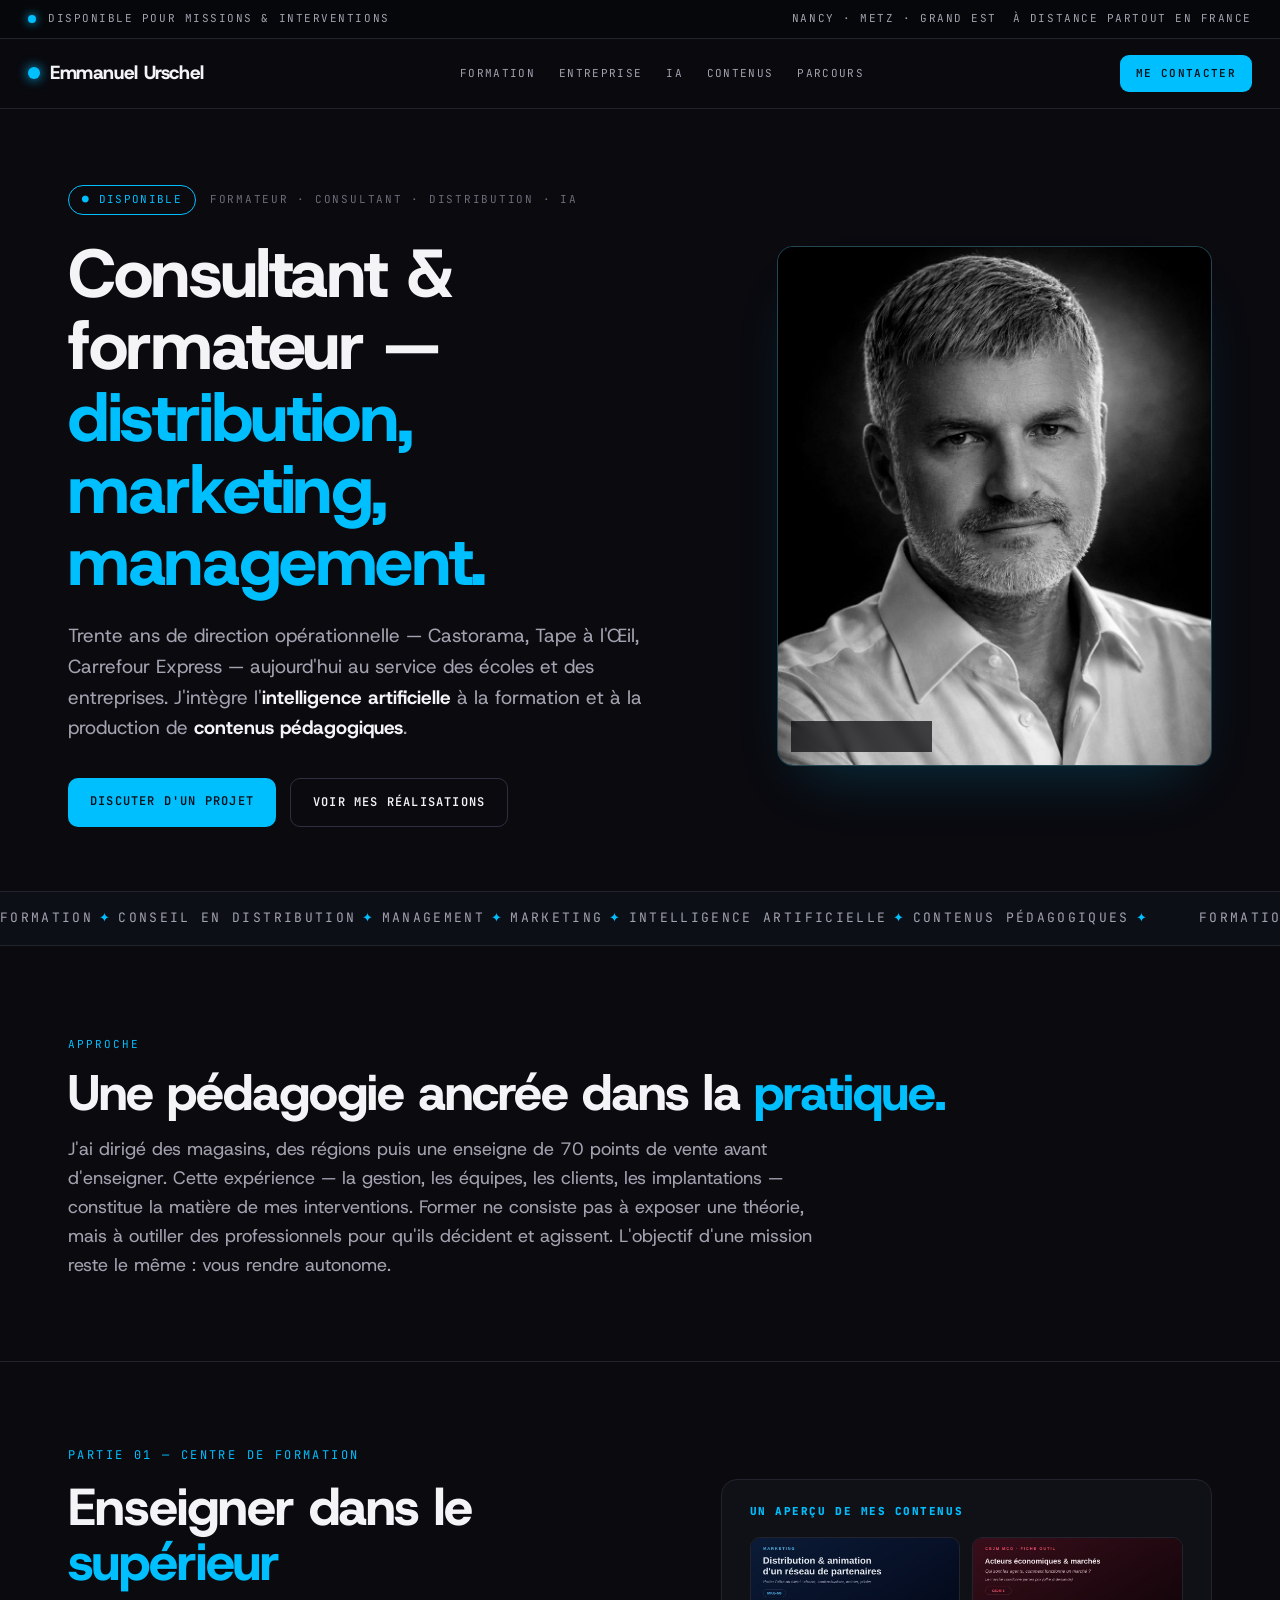
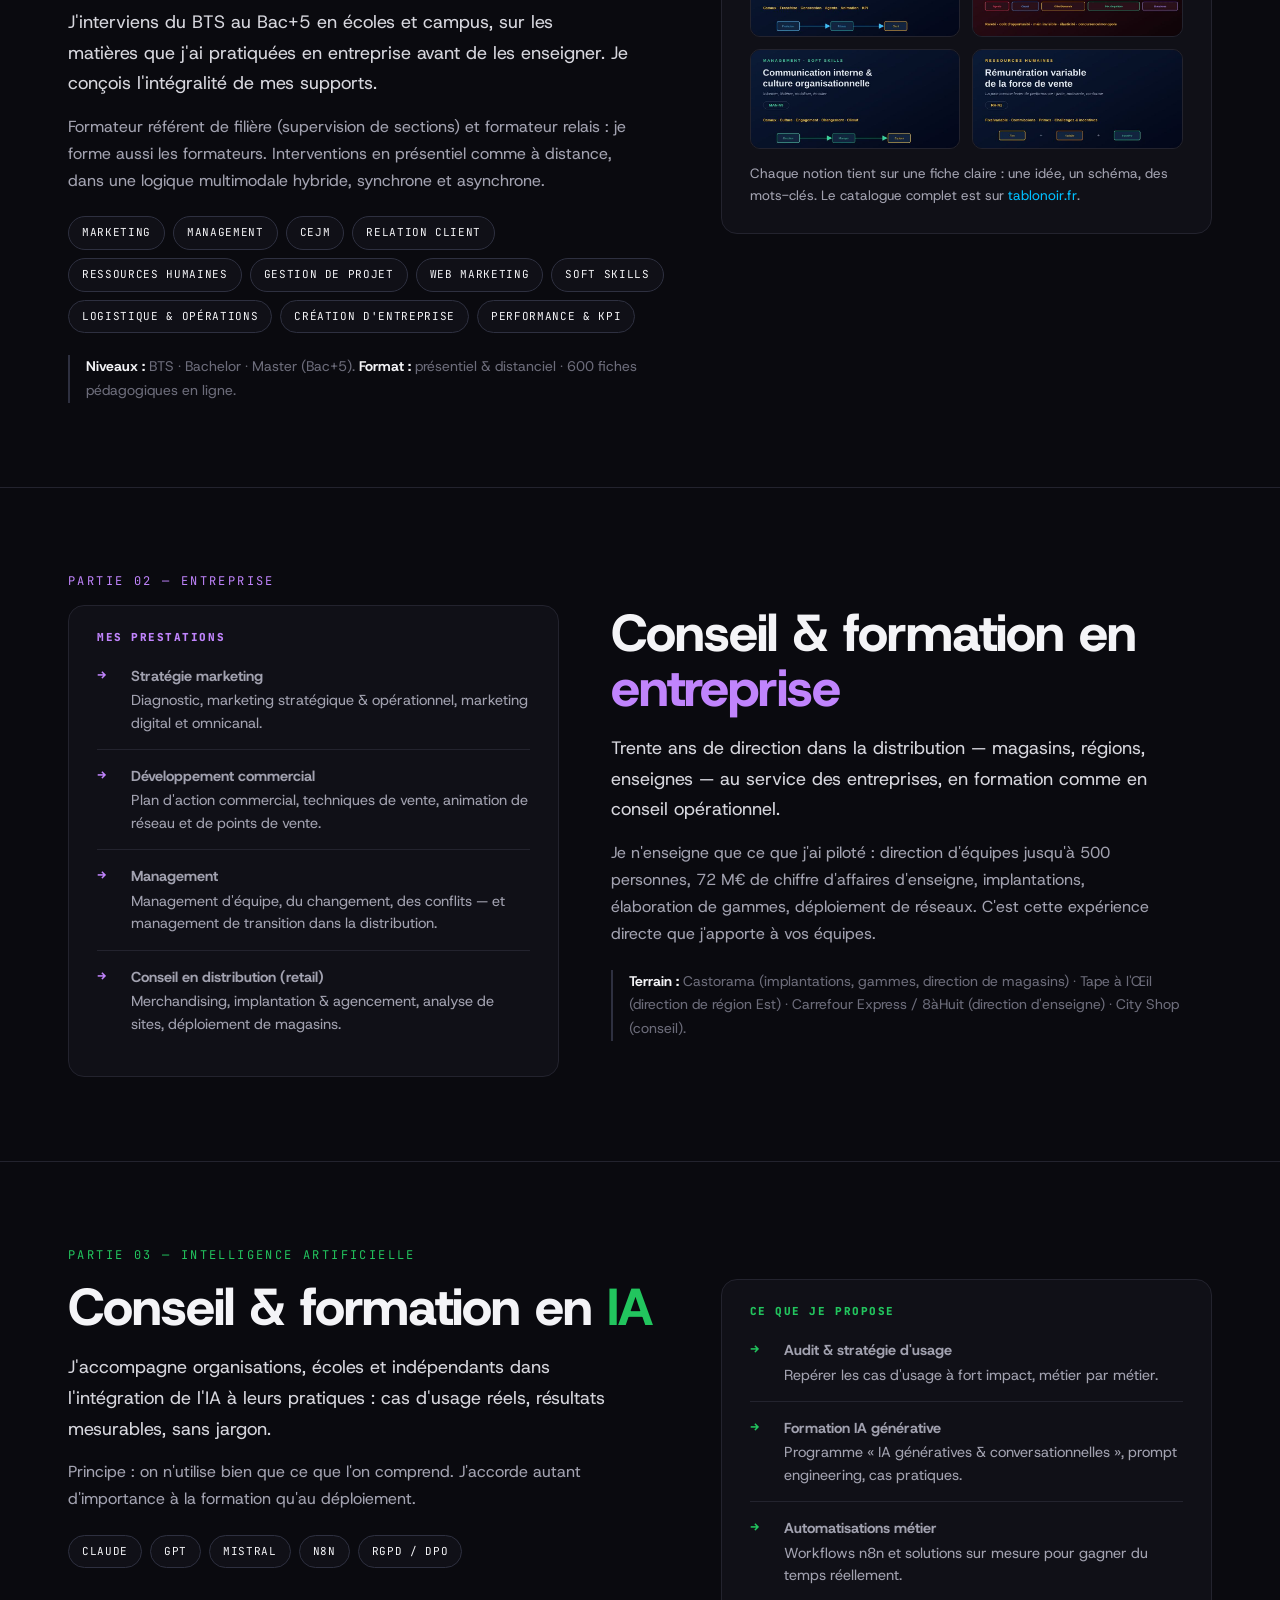
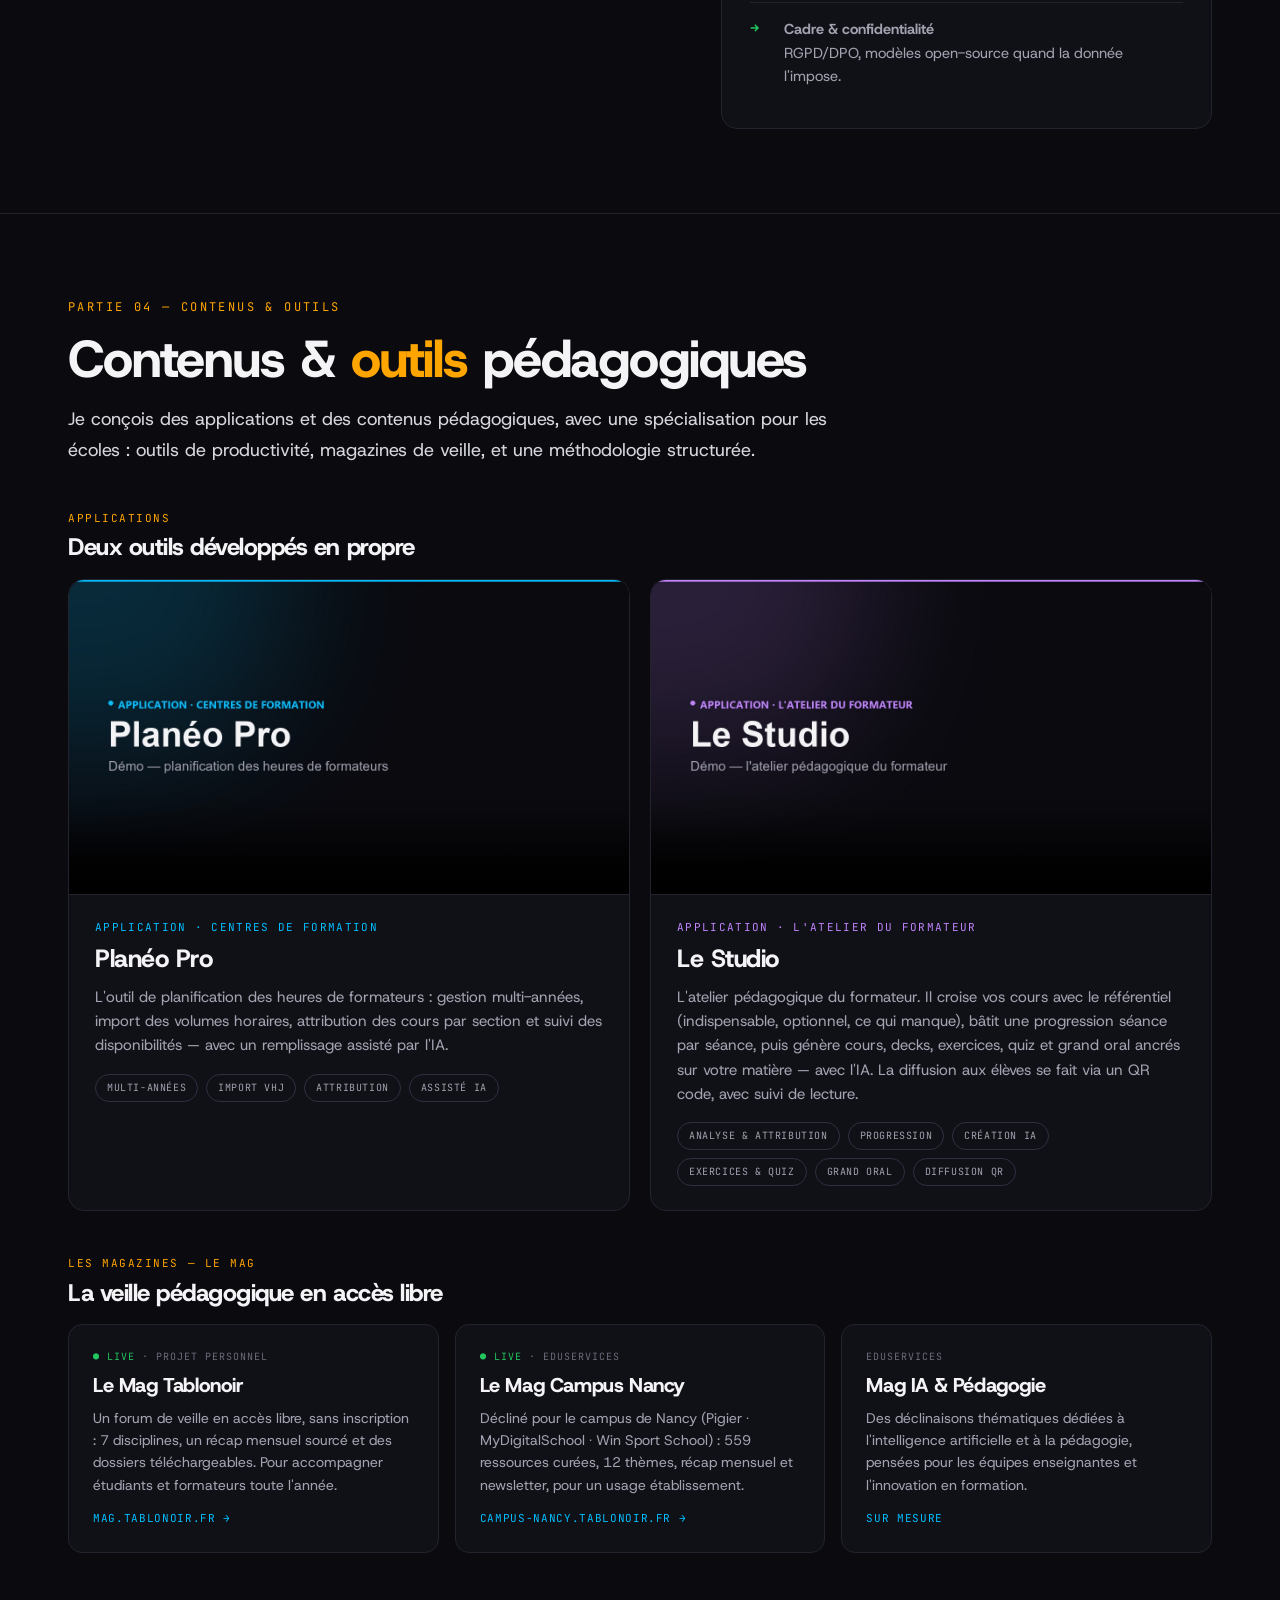
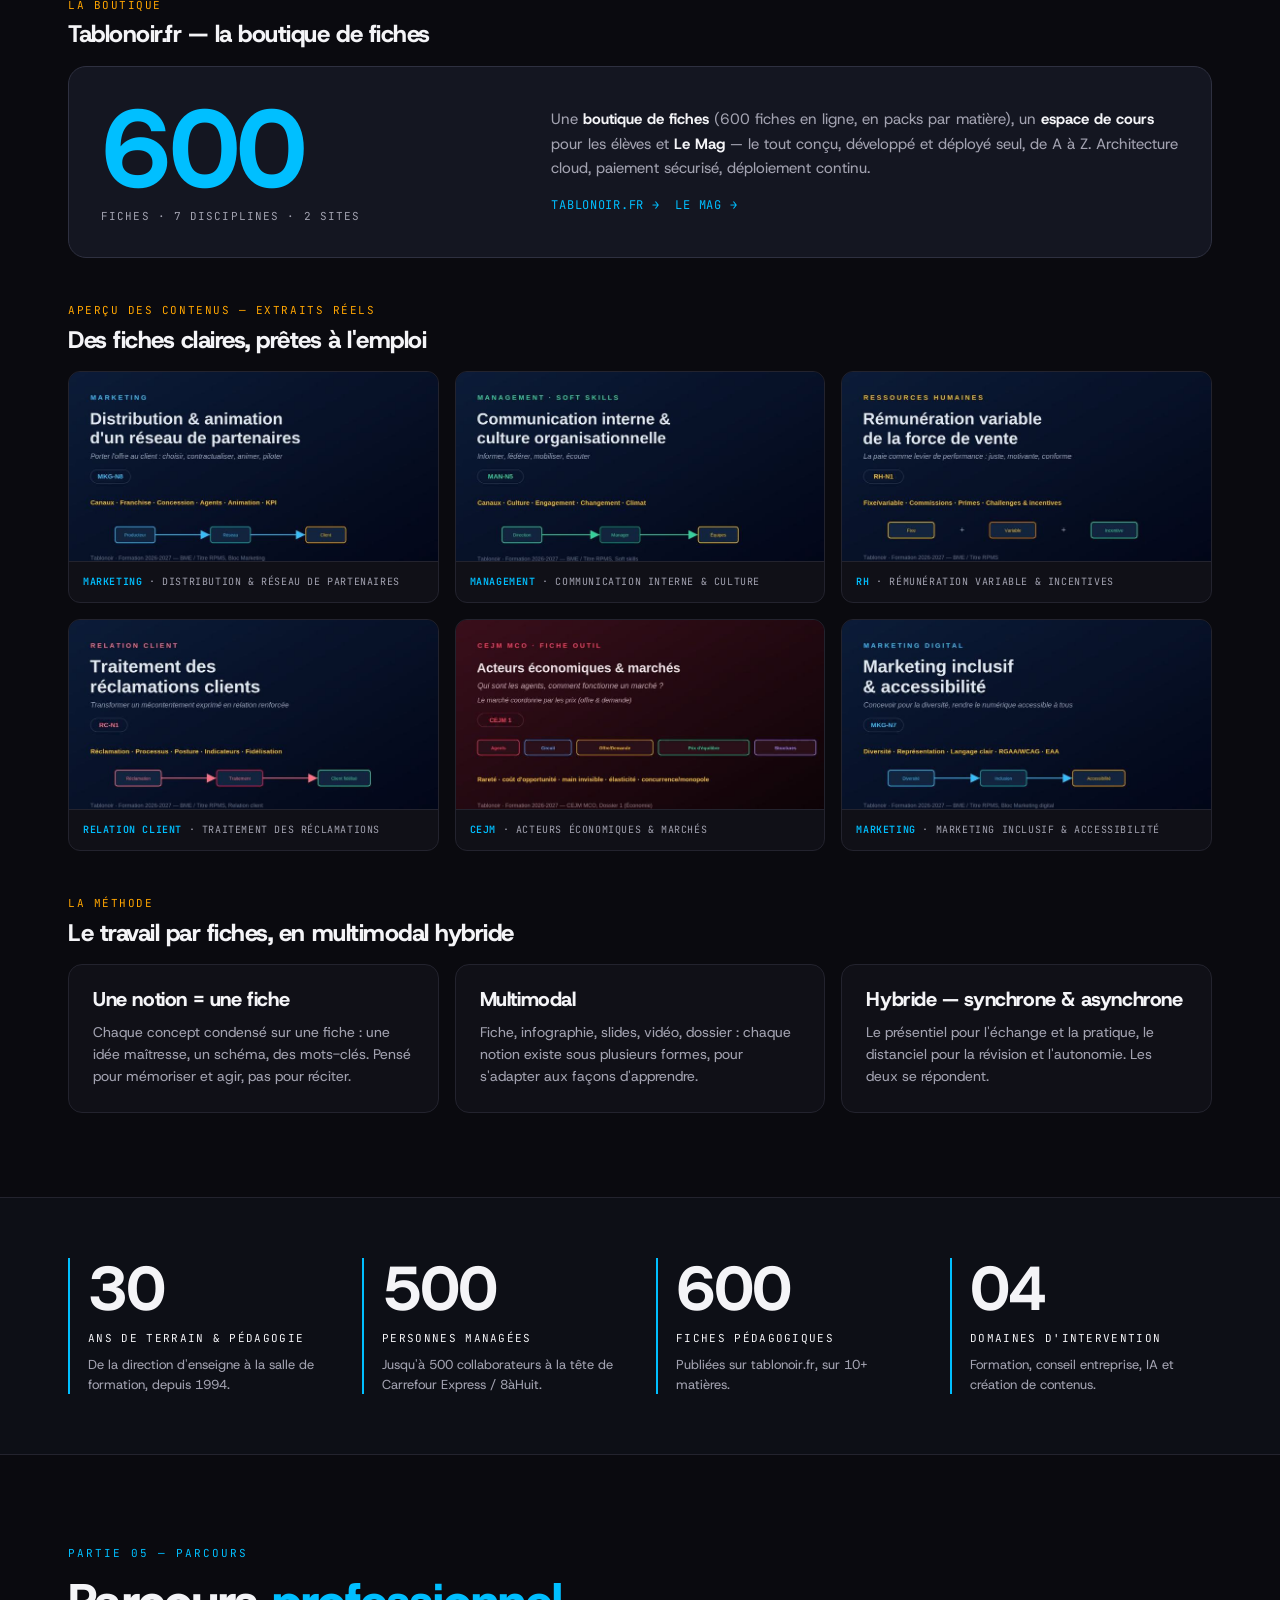
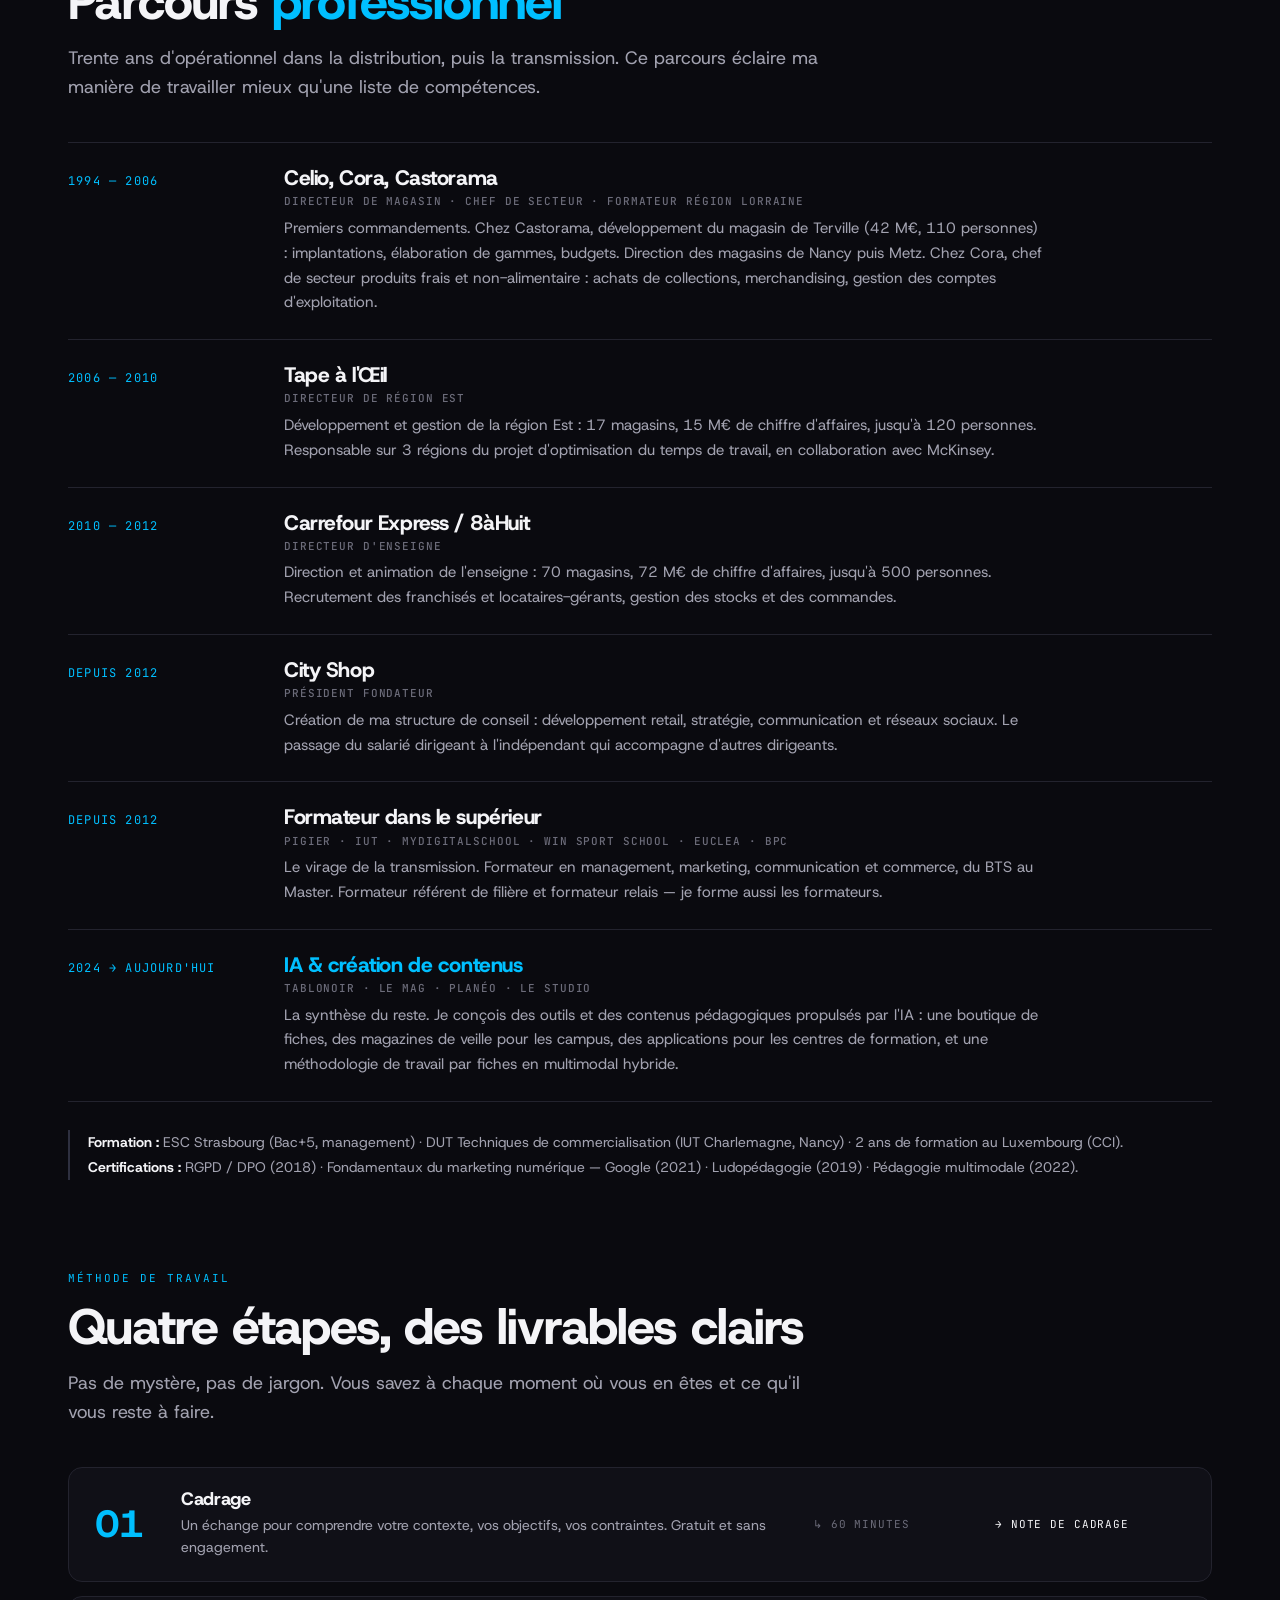
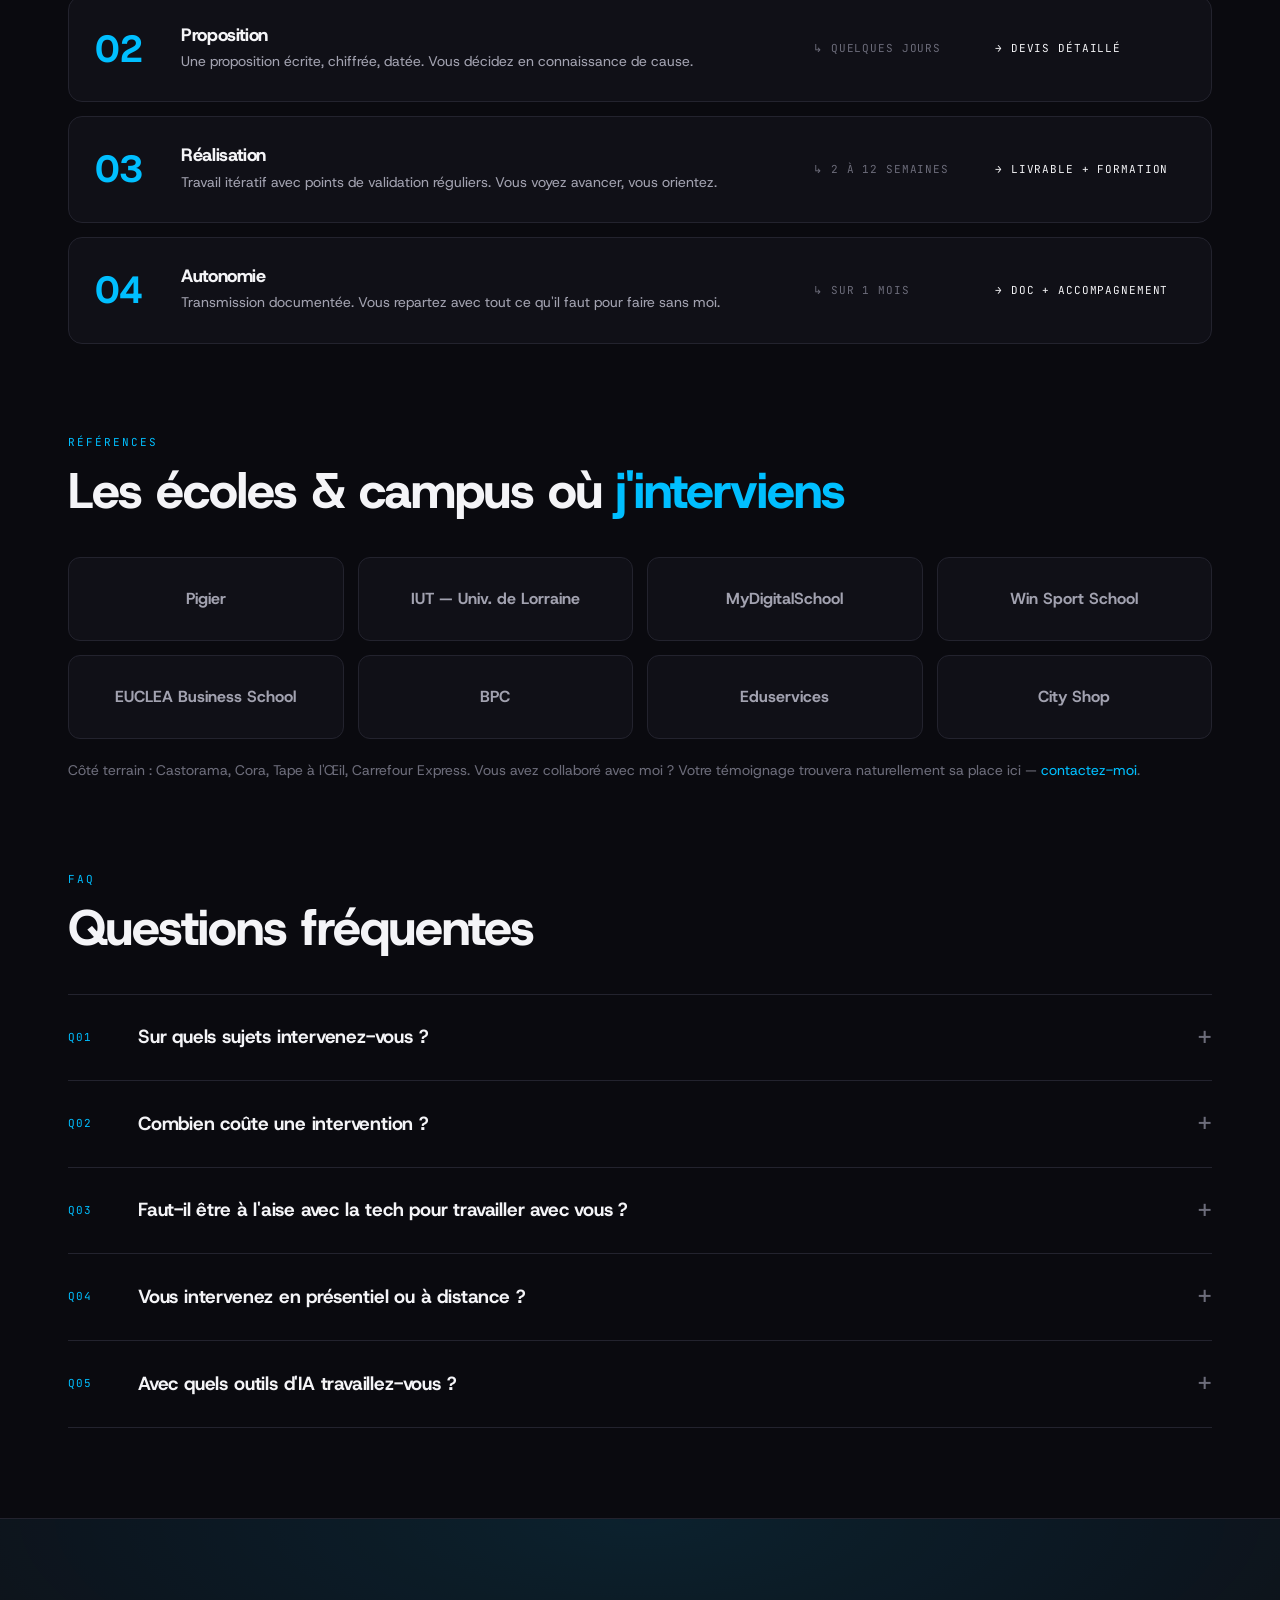
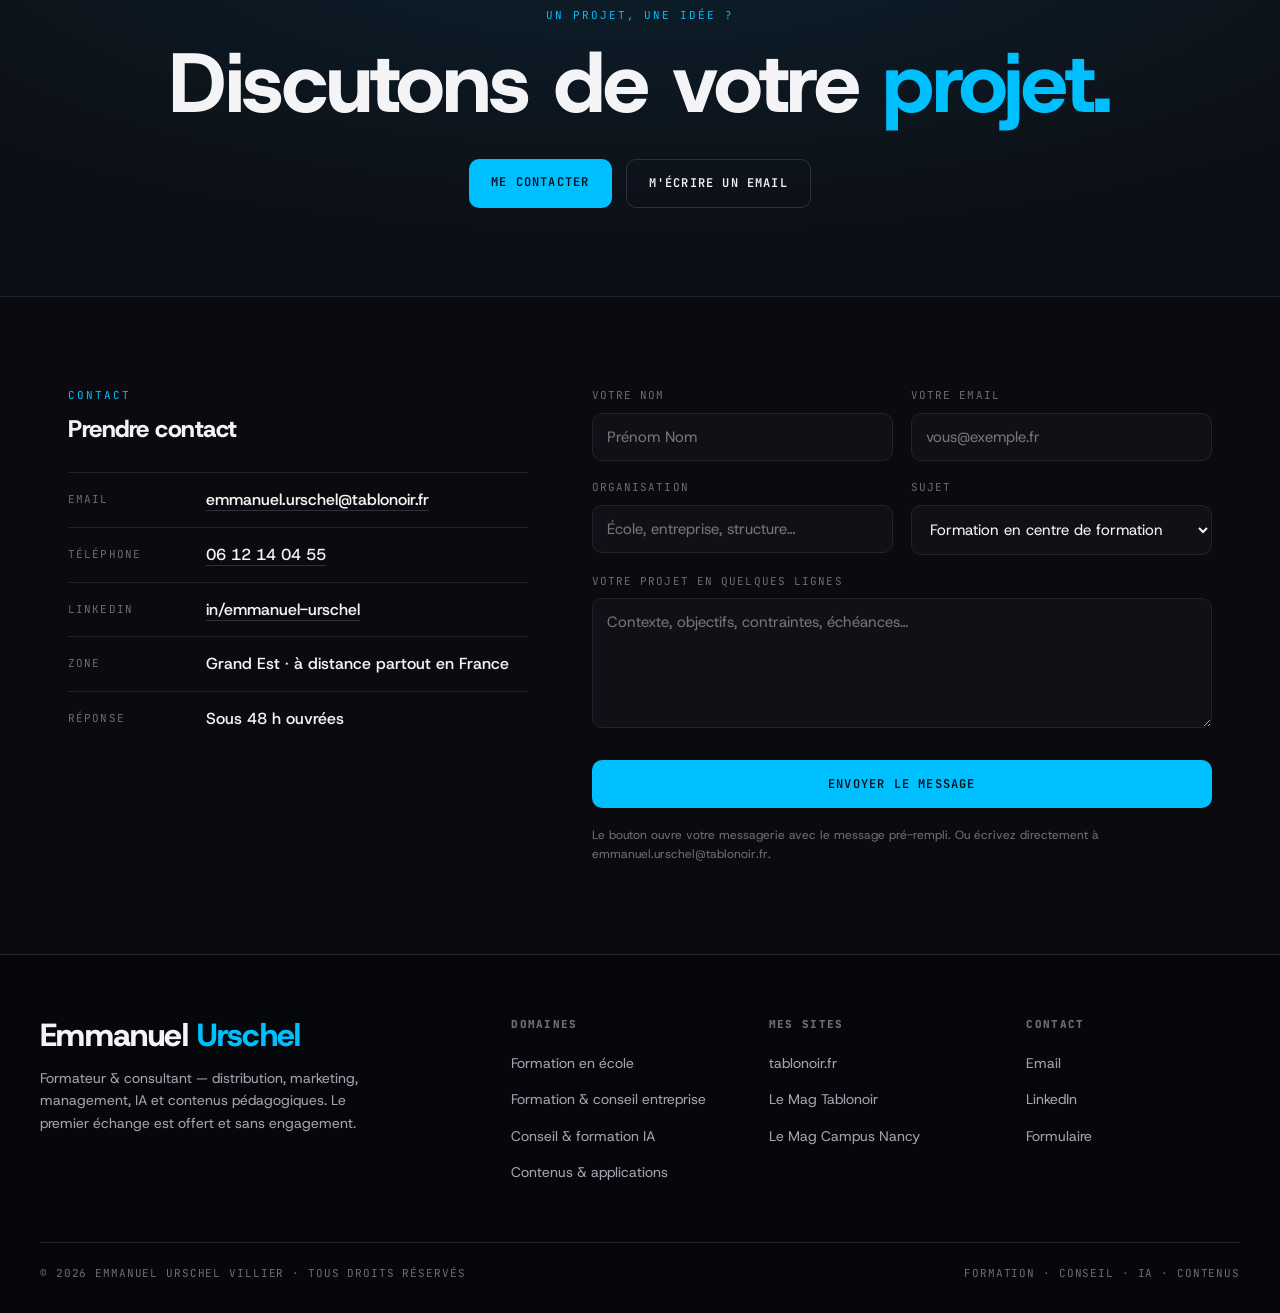
==== index.html @ 5826865d "Correction du tutoiement dans la description du Studio Co-Authored-By: Claude Sonnet 5 <noreply@anth" ====
<!DOCTYPE html>
<html lang="fr">
<head>
<meta charset="UTF-8">
<meta name="viewport" content="width=device-width, initial-scale=1.0">

<title>Emmanuel Urschel — Formateur, consultant retail &amp; IA | Nancy, Metz</title>
<meta name="description" content="Formateur &amp; consultant à Nancy, Metz et Grand Est : marketing, management, distribution (retail), IA. 30 ans de terrain, formation en école et en entreprise.">
<meta name="author" content="Emmanuel Urschel">
<meta name="robots" content="index, follow">
<link rel="canonical" href="https://emmanuelurschel.fr/">

<meta property="og:type" content="website">
<meta property="og:locale" content="fr_FR">
<meta property="og:site_name" content="Emmanuel Urschel">
<meta property="og:title" content="Emmanuel Urschel — Formateur & consultant retail & IA | Nancy, Metz">
<meta property="og:description" content="30 ans de terrain dans la distribution, aujourd'hui au service de la formation, du conseil et de la création de contenus pédagogiques.">
<meta property="og:url" content="https://emmanuelurschel.fr/">
<meta property="og:image" content="https://emmanuelurschel.fr/og-image.jpg">
<meta property="og:image:width" content="1200">
<meta property="og:image:height" content="630">
<meta property="og:image:alt" content="Emmanuel Urschel — Formateur & consultant, distribution, marketing, management & IA">

<meta name="twitter:card" content="summary_large_image">
<meta name="twitter:title" content="Emmanuel Urschel — Formateur & consultant retail & IA | Nancy, Metz">
<meta name="twitter:description" content="30 ans de terrain dans la distribution, au service de la formation, du conseil et de la création de contenus.">
<meta name="twitter:image" content="https://emmanuelurschel.fr/og-image.jpg">

<meta name="theme-color" content="#0a0a0f">
<link rel="icon" href="data:image/svg+xml,%3Csvg xmlns='http://www.w3.org/2000/svg' viewBox='0 0 100 100'%3E%3Crect width='100' height='100' rx='20' fill='%230a0a0f'/%3E%3Ctext x='50' y='70' font-family='Arial,sans-serif' font-weight='800' font-size='58' fill='%23f4f4f7' text-anchor='middle'%3Eeu%3C/text%3E%3Ccircle cx='80' cy='30' r='9' fill='%2300BFFF'/%3E%3C/svg%3E">

<link rel="preconnect" href="https://fonts.googleapis.com">
<link rel="preconnect" href="https://fonts.gstatic.com" crossorigin>
<link href="https://fonts.googleapis.com/css2?family=Host+Grotesk:ital,wght@0,400..800;1,400..600&family=JetBrains+Mono:wght@400;500;600&display=swap" rel="stylesheet">

<script type="application/ld+json">
{
  "@context": "https://schema.org",
  "@type": "Person",
  "name": "Emmanuel Urschel",
  "givenName": "Emmanuel",
  "familyName": "Urschel",
  "jobTitle": "Formateur & consultant — distribution, marketing, management, IA",
  "url": "https://emmanuelurschel.fr/",
  "email": "mailto:emmanuel.urschel@tablonoir.fr",
  "image": "https://emmanuelurschel.fr/portrait.jpg",
  "description": "30 ans de direction dans la distribution, aujourd'hui formateur et consultant en marketing, management, conseil retail, IA et création de contenus pédagogiques.",
  "knowsAbout": ["Formation professionnelle","Stratégie marketing","Développement commercial","Management de transition","Conseil en distribution","Merchandising","Implantation et analyse de sites","Intelligence artificielle générative","Création de contenus pédagogiques","Pédagogie multimodale"],
  "alumniOf": [
    { "@type": "CollegeOrUniversity", "name": "ESC Strasbourg" },
    { "@type": "CollegeOrUniversity", "name": "IUT Charlemagne Nancy" }
  ],
  "worksFor": { "@type": "Organization", "name": "City Shop" },
  "address": { "@type": "PostalAddress", "addressRegion": "Grand Est", "addressCountry": "FR" },
  "telephone": "+33612140455",
  "sameAs": ["https://www.linkedin.com/in/emmanuel-urschel/","https://tablonoir.fr","https://mag.tablonoir.fr"]
}
</script>
<script type="application/ld+json">
{
  "@context": "https://schema.org",
  "@type": "ProfessionalService",
  "name": "Emmanuel Urschel — Formation & conseil",
  "url": "https://emmanuelurschel.fr/",
  "image": "https://emmanuelurschel.fr/og-image.jpg",
  "telephone": "+33612140455",
  "email": "emmanuel.urschel@tablonoir.fr",
  "address": { "@type": "PostalAddress", "addressRegion": "Grand Est", "addressCountry": "FR" },
  "areaServed": ["Nancy","Metz","Grand Est","France"],
  "founder": "Emmanuel Urschel",
  "serviceType": ["Formation en centre de formation","Formation et conseil en entreprise","Conseil et formation en intelligence artificielle","Création de contenus et d'outils pédagogiques"]
}
</script>
<script type="application/ld+json">
{
  "@context": "https://schema.org",
  "@type": "FAQPage",
  "mainEntity": [
    {
      "@type": "Question",
      "name": "Sur quels sujets intervenez-vous ?",
      "acceptedAnswer": { "@type": "Answer", "text": "Quatre domaines : la formation en centre (marketing, management, CEJM, relation client, RH, gestion de projet, web marketing) ; la formation et le conseil en entreprise (stratégie marketing, développement commercial, management de transition, conseil en distribution — merchandising, implantation, analyse de sites) ; le conseil et la formation en IA ; et la création de contenus et d'outils pédagogiques." }
    },
    {
      "@type": "Question",
      "name": "Combien coûte une intervention ?",
      "acceptedAnswer": { "@type": "Answer", "text": "Cela dépend du format : un atelier, un parcours long, un audit, une mission de conseil ou un déploiement. Le tarif est établi après le cadrage initial, qui est gratuit et sans engagement — vous savez à quoi vous engager avant de décider." }
    },
    {
      "@type": "Question",
      "name": "Faut-il être à l'aise avec la tech pour travailler avec vous ?",
      "acceptedAnswer": { "@type": "Answer", "text": "Non. La plupart des personnes que j'accompagne ne sont pas techniciennes. Mon rôle est de rendre la technique invisible et l'usage évident. Si vous savez utiliser un traitement de texte et un navigateur, on a l'essentiel." }
    },
    {
      "@type": "Question",
      "name": "Vous intervenez en présentiel ou à distance ?",
      "acceptedAnswer": { "@type": "Answer", "text": "Les deux. Je suis basé dans le Grand Est (Nancy, Metz) et me déplace partout en France. Le présentiel pour les formations en groupe ; le distanciel pour les accompagnements individuels, les audits et les missions de conseil." }
    },
    {
      "@type": "Question",
      "name": "Avec quels outils d'IA travaillez-vous ?",
      "acceptedAnswer": { "@type": "Answer", "text": "Claude et GPT au quotidien, Mistral pour certains usages, et des modèles open-source quand la confidentialité l'impose. Pour l'automatisation : n8n et du code sur mesure. L'outil n'est jamais le sujet — l'usage, oui." }
    }
  ]
}
</script>
<script type="application/ld+json">
{
  "@context": "https://schema.org",
  "@type": "VideoObject",
  "name": "Planéo Pro — démo",
  "description": "Démonstration de Planéo Pro, l'outil de planification des heures de formateurs : gestion multi-années, import des volumes horaires, attribution des cours par section et suivi des disponibilités, avec un remplissage assisté par l'IA.",
  "thumbnailUrl": ["https://emmanuelurschel.fr/poster-planeo.jpg"],
  "uploadDate": "2026-07-24",
  "contentUrl": "https://emmanuelurschel.fr/planeo-pro.mp4"
}
</script>
<script type="application/ld+json">
{
  "@context": "https://schema.org",
  "@type": "VideoObject",
  "name": "Le Studio — démo",
  "description": "Démonstration du Studio, l'atelier pédagogique du formateur : croise les cours avec le référentiel, bâtit une progression séance par séance, puis génère cours, decks, exercices, quiz et grand oral avec l'IA.",
  "thumbnailUrl": ["https://emmanuelurschel.fr/poster-studio.jpg"],
  "uploadDate": "2026-07-24",
  "contentUrl": "https://emmanuelurschel.fr/le-studio.mp4"
}
</script>

<style>
  :root{
    --bg:#0a0a0f; --bg2:#0d0f16; --panel:#101017; --panel2:#141621; --line:#23232e; --line2:#2e3040;
    --txt:#f4f4f7; --muted:#a2a2b0; --muted2:#6c6c7a;
    --cyan:#00BFFF; --violet:#C084FC; --green:#22C55E; --orange:#FFA500; --red:#E12D39;
  }
  *{margin:0;padding:0;box-sizing:border-box;}
  html{scroll-behavior:smooth;}
  body{font-family:"Host Grotesk",-apple-system,BlinkMacSystemFont,"Segoe UI",sans-serif;background:var(--bg);color:var(--txt);line-height:1.6;font-size:16px;overflow-x:hidden;-webkit-font-smoothing:antialiased;}
  a{color:inherit;text-decoration:none;}
  em{color:var(--muted);font-style:italic;}
  .mono{font-family:"JetBrains Mono",ui-monospace,monospace;text-transform:uppercase;letter-spacing:.16em;font-size:11px;}
  h1,h2,h3,h4{font-weight:800;letter-spacing:-.02em;line-height:1.06;}
  .lbl{font-family:"JetBrains Mono",monospace;text-transform:uppercase;letter-spacing:.18em;font-size:11px;color:var(--ac,var(--cyan));}
  .container{max-width:1200px;margin:0 auto;padding:0 28px;}

  .topbar{background:#06070b;color:var(--muted);padding:10px 28px;display:flex;justify-content:space-between;align-items:center;font-family:"JetBrains Mono",monospace;font-size:11px;text-transform:uppercase;letter-spacing:.14em;border-bottom:1px solid var(--line);}
  .topbar .left{display:flex;gap:12px;align-items:center;}
  .topbar .dot{width:8px;height:8px;background:var(--cyan);border-radius:50%;box-shadow:0 0 10px var(--cyan);animation:pulse 2.4s infinite;}
  @keyframes pulse{0%,100%{opacity:1;}50%{opacity:.35;}}
  .topbar .right span{margin-left:16px;}

  .nav{position:sticky;top:0;z-index:100;background:rgba(10,10,15,.82);backdrop-filter:blur(12px);border-bottom:1px solid var(--line);padding:16px 28px;display:flex;justify-content:space-between;align-items:center;}
  .brand{display:flex;align-items:center;gap:10px;font-weight:800;font-size:19px;letter-spacing:-.02em;}
  .brand .mk{width:12px;height:12px;border-radius:50%;background:var(--cyan);box-shadow:0 0 12px var(--cyan);}
  .nav .links{display:flex;gap:24px;}
  .nav .links a{font-family:"JetBrains Mono",monospace;font-size:11px;text-transform:uppercase;letter-spacing:.12em;color:var(--muted);padding:4px 0;transition:color .15s;}
  .nav .links a:hover{color:var(--cyan);}
  .nav .cta{font-family:"JetBrains Mono",monospace;font-size:11px;text-transform:uppercase;letter-spacing:.12em;background:var(--cyan);color:#04121a;font-weight:600;padding:10px 16px;border-radius:9px;transition:transform .15s,box-shadow .15s;}
  .nav .cta:hover{transform:translateY(-1px);box-shadow:0 6px 20px rgba(0,191,255,.3);}
  .burger{display:none;background:none;border:none;color:var(--txt);font-size:22px;cursor:pointer;}

  .hero{padding:76px 28px 64px;max-width:1200px;margin:0 auto;display:grid;grid-template-columns:1.5fr 1fr;gap:56px;align-items:center;}
  .hero .eyebrow{margin-bottom:22px;display:flex;gap:14px;flex-wrap:wrap;align-items:center;}
  .badge{font-family:"JetBrains Mono",monospace;font-size:11px;text-transform:uppercase;letter-spacing:.12em;color:var(--cyan);border:1px solid var(--cyan);border-radius:30px;padding:5px 13px;}
  .hero h1{font-size:clamp(38px,5.4vw,68px);}
  .hero h1 .accent{color:var(--cyan);}
  .hero .sub{font-size:19px;color:var(--muted);margin-top:24px;max-width:620px;line-height:1.62;}
  .hero .sub strong{color:var(--txt);font-weight:700;}
  .hero .cta-row{display:flex;gap:14px;margin-top:34px;flex-wrap:wrap;}
  .btn{font-family:"JetBrains Mono",monospace;font-size:12px;text-transform:uppercase;letter-spacing:.1em;padding:14px 22px;border-radius:10px;transition:transform .15s,box-shadow .15s,background .15s;font-weight:600;}
  .btn.primary{background:var(--cyan);color:#04121a;}
  .btn.primary:hover{transform:translateY(-2px);box-shadow:0 8px 24px rgba(0,191,255,.28);}
  .btn.ghost{border:1px solid var(--line2);color:var(--txt);}
  .btn.ghost:hover{border-color:var(--cyan);color:var(--cyan);}
  .hero .portrait{position:relative;}
  .hero .portrait img{width:100%;height:520px;object-fit:cover;object-position:center 18%;border-radius:16px;border:1px solid var(--line2);display:block;filter:grayscale(100%) contrast(1.05);}
  .hero .portrait::after{content:"";position:absolute;inset:0;border-radius:16px;box-shadow:inset 0 0 0 1px rgba(0,191,255,.18), 0 30px 60px -30px rgba(0,191,255,.25);pointer-events:none;}
  .hero .portrait .cap{position:absolute;left:14px;bottom:14px;font-family:"JetBrains Mono",monospace;font-size:10px;letter-spacing:.14em;text-transform:uppercase;color:var(--txt);background:rgba(6,7,11,.7);backdrop-filter:blur(4px);padding:6px 10px;border-radius:7px;border:1px solid var(--line);}

  .marquee{background:var(--bg2);border-top:1px solid var(--line);border-bottom:1px solid var(--line);padding:16px 0;overflow:hidden;}
  .marquee-track{display:flex;gap:44px;white-space:nowrap;animation:scroll 38s linear infinite;}
  .marquee-track .item{font-family:"JetBrains Mono",monospace;font-size:13px;text-transform:uppercase;letter-spacing:.18em;color:var(--muted);}
  .marquee-track .star{color:var(--cyan);margin:0 6px;}
  @keyframes scroll{from{transform:translateX(0);}to{transform:translateX(-50%);}}

  section.block{max-width:1200px;margin:0 auto;padding:90px 28px;}
  .head{margin-bottom:40px;}
  .head h2{font-size:clamp(30px,4.4vw,50px);margin-top:12px;}
  .head h2 .accent{color:var(--ac,var(--cyan));}
  .head .intro{color:var(--muted);font-size:18px;max-width:760px;margin-top:16px;line-height:1.62;}
  .head-row{display:flex;justify-content:space-between;align-items:flex-end;gap:24px;flex-wrap:wrap;}

  /* PART blocks (4 domaines) */
  .part{border-top:1px solid var(--line);}
  .part-inner{max-width:1200px;margin:0 auto;padding:84px 28px;}
  .part-num{font-family:"JetBrains Mono",monospace;font-size:12px;letter-spacing:.2em;text-transform:uppercase;color:var(--ac);}
  .part-grid{display:grid;grid-template-columns:1.1fr .9fr;gap:52px;align-items:start;margin-top:14px;}
  .part-grid.rev{grid-template-columns:.9fr 1.1fr;}
  .part h2{font-size:clamp(30px,4.6vw,52px);}
  .part h2 .accent{color:var(--ac);}
  .part .lead{font-size:18px;color:#d7d7de;line-height:1.7;margin-top:18px;max-width:560px;}
  .part .lead + .lead{margin-top:14px;font-size:16px;color:var(--muted);}
  .chips{display:flex;flex-wrap:wrap;gap:8px;margin-top:22px;}
  .chip{font-family:"JetBrains Mono",monospace;font-size:11px;letter-spacing:.06em;text-transform:uppercase;color:var(--txt);border:1px solid var(--line2);border-radius:20px;padding:7px 13px;background:var(--panel);}
  .panel{background:var(--panel);border:1px solid var(--line);border-radius:16px;padding:26px 28px;}
  .panel h4{font-family:"JetBrains Mono",monospace;font-size:11px;letter-spacing:.14em;text-transform:uppercase;color:var(--ac);margin-bottom:6px;}
  .plist{list-style:none;margin-top:6px;}
  .plist li{padding:15px 0;border-top:1px solid var(--line);display:grid;grid-template-columns:22px 1fr;gap:12px;align-items:start;}
  .plist li:first-child{border-top:none;}
  .plist li .ic{color:var(--ac);font-weight:800;line-height:1.5;}
  .plist li b{font-weight:700;display:block;margin-bottom:2px;}
  .plist li span{color:var(--muted);font-size:14.5px;line-height:1.55;}
  .metaline{margin-top:22px;font-size:14px;color:var(--muted2);border-left:2px solid var(--line2);padding-left:16px;line-height:1.7;}
  .metaline b{color:var(--txt);}

  .mini-gallery{display:grid;grid-template-columns:1fr 1fr;gap:12px;margin-top:20px;}
  .mini-gallery img{width:100%;height:100px;object-fit:cover;border-radius:10px;border:1px solid var(--line);display:block;}

  /* video/app frames */
  .apps{display:grid;grid-template-columns:1fr 1fr;gap:20px;margin-top:8px;}
  .app{background:var(--panel);border:1px solid var(--line);border-radius:16px;overflow:hidden;display:flex;flex-direction:column;}
  .videoframe{position:relative;aspect-ratio:16/9;background:#05070c;border-bottom:1px solid var(--line);cursor:pointer;overflow:hidden;}
  .videoframe .vf-poster{position:absolute;inset:0;width:100%;height:100%;object-fit:cover;display:block;}
  .videoframe .vf-play{position:absolute;top:50%;left:50%;transform:translate(-50%,-50%);width:64px;height:64px;border-radius:50%;border:3px solid var(--ac,var(--cyan));background:rgba(6,7,11,.35);color:var(--ac,var(--cyan));display:flex;align-items:center;justify-content:center;font-size:22px;padding-left:5px;transition:transform .15s;}
  .videoframe:hover .vf-play{transform:translate(-50%,-50%) scale(1.08);}
  .videoframe .vf-note{position:absolute;left:0;right:0;bottom:0;padding:9px 12px;font-family:"JetBrains Mono",monospace;font-size:10px;letter-spacing:.1em;text-transform:uppercase;color:var(--muted);background:rgba(6,7,11,.72);display:none;}
  .videoframe.err .vf-note{display:block;} .videoframe.err .vf-play{opacity:.35;}
  .videoframe .vf-video{position:absolute;inset:0;width:100%;height:100%;object-fit:cover;background:#000;z-index:2;}
  .videoframe .appvid{position:absolute;inset:0;width:100%;height:100%;object-fit:cover;background:#000;display:block;}
  .app .body{padding:24px 26px;}
  .app .kick{font-family:"JetBrains Mono",monospace;font-size:11px;letter-spacing:.12em;text-transform:uppercase;color:var(--ac);}
  .app h3{font-size:25px;margin:10px 0 12px;}
  .app p{color:var(--muted);font-size:15px;line-height:1.62;}
  .app .feat{display:flex;flex-wrap:wrap;gap:8px;margin-top:16px;}
  .app .feat span{font-family:"JetBrains Mono",monospace;font-size:10px;letter-spacing:.06em;text-transform:uppercase;color:var(--muted);border:1px solid var(--line2);border-radius:20px;padding:5px 11px;}

  .subhead{margin:44px 0 18px;}
  .subhead .k{font-family:"JetBrains Mono",monospace;font-size:11px;letter-spacing:.14em;text-transform:uppercase;color:var(--ac);}
  .subhead h3{font-size:24px;margin-top:8px;}

  .cards3{display:grid;grid-template-columns:repeat(3,1fr);gap:16px;}
  .rcard{background:var(--panel);border:1px solid var(--line);border-radius:14px;padding:24px;transition:transform .18s,border-color .18s;display:flex;flex-direction:column;}
  .rcard:hover{transform:translateY(-4px);border-color:var(--ac,var(--cyan));}
  .rcard .meta{font-family:"JetBrains Mono",monospace;font-size:10px;letter-spacing:.1em;text-transform:uppercase;color:var(--muted2);margin-bottom:10px;}
  .rcard .meta .live{color:var(--green);}
  .rcard h4{font-size:20px;margin-bottom:10px;}
  .rcard p{color:var(--muted);font-size:14px;line-height:1.6;flex:1;}
  .rcard .go{font-family:"JetBrains Mono",monospace;font-size:11px;letter-spacing:.06em;text-transform:uppercase;color:var(--ac,var(--cyan));margin-top:14px;}

  .gallery{display:grid;grid-template-columns:repeat(3,1fr);gap:16px;margin-top:8px;}
  .gitem{border:1px solid var(--line);border-radius:12px;overflow:hidden;background:var(--panel);transition:transform .18s,border-color .18s;}
  .gitem:hover{transform:translateY(-3px);border-color:var(--cyan);}
  .gitem img{width:100%;height:190px;object-fit:cover;display:block;border-bottom:1px solid var(--line);}
  .gitem .cap{padding:12px 14px;font-family:"JetBrains Mono",monospace;font-size:10px;letter-spacing:.06em;text-transform:uppercase;color:var(--muted);}
  .gitem .cap b{color:var(--cyan);font-weight:600;}

  .boutique{display:grid;grid-template-columns:.8fr 1.2fr;gap:32px;align-items:center;background:var(--panel2);border:1px solid var(--line2);border-radius:18px;padding:32px;margin-top:8px;}
  .boutique .bignum .n{font-size:clamp(64px,9vw,110px);font-weight:800;color:var(--cyan);letter-spacing:-.04em;line-height:.9;}
  .boutique .bignum .s{font-family:"JetBrains Mono",monospace;font-size:11px;letter-spacing:.1em;text-transform:uppercase;color:var(--muted);margin-top:10px;}
  .boutique p{color:var(--muted);font-size:15px;line-height:1.62;}
  .boutique p strong{color:var(--txt);}
  .boutique .links{margin-top:16px;display:flex;gap:16px;flex-wrap:wrap;}
  .boutique .links a{font-family:"JetBrains Mono",monospace;font-size:12px;letter-spacing:.06em;text-transform:uppercase;color:var(--cyan);border-bottom:1px solid transparent;}
  .boutique .links a:hover{border-bottom-color:var(--cyan);}

  /* stats */
  .stats{background:var(--bg2);border-top:1px solid var(--line);border-bottom:1px solid var(--line);}
  .stats-inner{max-width:1200px;margin:0 auto;padding:60px 28px;display:grid;grid-template-columns:repeat(4,1fr);gap:32px;}
  .stat{border-left:2px solid var(--cyan);padding-left:18px;}
  .stat .v{font-size:clamp(42px,5vw,62px);font-weight:800;letter-spacing:-.03em;line-height:1;}
  .stat .k{font-family:"JetBrains Mono",monospace;font-size:11px;letter-spacing:.12em;text-transform:uppercase;color:var(--txt);margin-top:10px;}
  .stat .note{font-size:13px;color:var(--muted);margin-top:8px;line-height:1.5;}

  /* timeline */
  .timeline{border-top:1px solid var(--line);}
  .tl{display:grid;grid-template-columns:180px 1fr;gap:36px;padding:24px 0;border-bottom:1px solid var(--line);}
  .tl .period{font-family:"JetBrains Mono",monospace;font-size:12px;letter-spacing:.1em;text-transform:uppercase;color:var(--cyan);padding-top:5px;}
  .tl h3{font-size:21px;}
  .tl h3 small{display:block;font-family:"JetBrains Mono",monospace;font-size:11px;font-weight:500;letter-spacing:.08em;color:var(--muted2);margin-top:7px;text-transform:uppercase;}
  .tl p{color:var(--muted);font-size:15px;line-height:1.65;max-width:760px;margin-top:8px;}
  .tl.now h3{color:var(--cyan);}
  .tl-foot{margin-top:28px;font-size:14px;color:var(--muted);border-left:2px solid var(--line2);padding-left:18px;line-height:1.8;}
  .tl-foot strong{color:var(--txt);font-weight:700;}

  /* method */
  .steps{display:grid;gap:14px;}
  .step{background:var(--panel);border:1px solid var(--line);border-radius:14px;padding:22px 26px;display:grid;grid-template-columns:64px 1fr 160px 190px;gap:22px;align-items:center;}
  .step .nb{font-size:38px;font-weight:800;color:var(--cyan);letter-spacing:-.03em;}
  .step h3{font-size:18px;margin-bottom:6px;}
  .step .desc{font-size:14px;color:var(--muted);line-height:1.55;}
  .step .dur,.step .del{font-family:"JetBrains Mono",monospace;font-size:11px;letter-spacing:.08em;text-transform:uppercase;}
  .step .dur{color:var(--muted2);} .step .del{color:var(--txt);}

  /* partners */
  .logos{display:grid;grid-template-columns:repeat(4,1fr);gap:14px;}
  .logo{background:var(--panel);border:1px solid var(--line);border-radius:12px;min-height:84px;display:flex;align-items:center;justify-content:center;text-align:center;padding:18px;font-weight:700;font-size:16px;color:var(--muted);transition:color .18s,border-color .18s;}
  .logo:hover{color:var(--cyan);border-color:var(--line2);}
  .partners-foot{margin-top:20px;font-size:14px;color:var(--muted2);}
  .partners-foot a{color:var(--cyan);}

  /* faq */
  .faq-list{border-top:1px solid var(--line);}
  .faq-item{border-bottom:1px solid var(--line);padding:22px 0;}
  .faq-item summary{list-style:none;display:grid;grid-template-columns:52px 1fr 34px;gap:18px;align-items:center;cursor:pointer;}
  .faq-item summary::-webkit-details-marker{display:none;}
  .faq-item .qn{font-family:"JetBrains Mono",monospace;font-size:11px;letter-spacing:.1em;color:var(--cyan);}
  .faq-item .q{font-size:19px;font-weight:700;letter-spacing:-.01em;}
  .faq-item .tg{font-size:26px;color:var(--muted2);text-align:right;transition:transform .2s;}
  .faq-item[open] .tg{transform:rotate(45deg);color:var(--cyan);}
  .faq-item .a{padding:16px 0 0 70px;color:var(--muted);font-size:15.5px;line-height:1.7;max-width:860px;}

  /* cta */
  .cta-band{border-top:1px solid var(--line);border-bottom:1px solid var(--line);background:radial-gradient(120% 140% at 50% 0%, rgba(0,191,255,.10), transparent 60%),var(--bg2);}
  .cta-inner{max-width:1200px;margin:0 auto;padding:88px 28px;text-align:center;}
  .cta-inner h2{font-size:clamp(38px,7vw,84px);}
  .cta-inner h2 .accent{color:var(--cyan);}
  .cta-inner .buttons{display:flex;gap:14px;justify-content:center;margin-top:32px;flex-wrap:wrap;}

  /* contact */
  .contact-grid{display:grid;grid-template-columns:1fr 1.35fr;gap:64px;align-items:start;}
  .contact h2{font-size:clamp(32px,4.6vw,52px);}
  .info{margin-top:30px;}
  .info-row{display:grid;grid-template-columns:120px 1fr;gap:18px;padding:14px 0;border-top:1px solid var(--line);align-items:center;}
  .info-row .k{font-family:"JetBrains Mono",monospace;font-size:11px;letter-spacing:.1em;text-transform:uppercase;color:var(--muted2);}
  .info-row .v{font-weight:500;word-break:break-word;}
  .info-row .v a{border-bottom:1px solid var(--line2);}
  .info-row .v a:hover{color:var(--cyan);border-bottom-color:var(--cyan);}
  .form{display:grid;gap:18px;}
  .form .row{display:grid;grid-template-columns:1fr 1fr;gap:18px;}
  .form label{display:block;font-family:"JetBrains Mono",monospace;font-size:11px;letter-spacing:.1em;text-transform:uppercase;color:var(--muted2);margin-bottom:8px;}
  .form input,.form select,.form textarea{width:100%;padding:13px 14px;border:1px solid var(--line);background:var(--panel);color:var(--txt);border-radius:10px;font-family:inherit;font-size:15px;transition:border-color .15s;}
  .form input:focus,.form select:focus,.form textarea:focus{outline:none;border-color:var(--cyan);}
  .form textarea{min-height:130px;resize:vertical;}
  .form button{margin-top:6px;padding:16px 26px;background:var(--cyan);color:#04121a;border:none;border-radius:10px;font-family:"JetBrains Mono",monospace;font-size:12px;letter-spacing:.1em;text-transform:uppercase;font-weight:600;cursor:pointer;transition:transform .15s,box-shadow .15s;}
  .form button:hover{transform:translateY(-2px);box-shadow:0 8px 24px rgba(0,191,255,.28);}
  .form .hint{font-size:12px;color:var(--muted2);}

  footer{background:#06070b;border-top:1px solid var(--line);padding:64px 28px 30px;}
  .footer-grid{max-width:1200px;margin:0 auto;display:grid;grid-template-columns:2fr 1fr 1fr 1fr;gap:44px;}
  .footer-grid h3{font-size:32px;}
  .footer-grid h3 .accent{color:var(--cyan);}
  .footer-grid p{color:var(--muted);font-size:14px;margin-top:14px;max-width:340px;}
  .footer-col h4{font-family:"JetBrains Mono",monospace;font-size:11px;letter-spacing:.12em;text-transform:uppercase;color:var(--muted2);margin-bottom:14px;}
  .footer-col a{display:block;color:var(--muted);font-size:14px;padding:7px 0;transition:color .15s;}
  .footer-col a:hover{color:var(--cyan);}
  .footer-bottom{max-width:1200px;margin:52px auto 0;padding-top:22px;border-top:1px solid var(--line);display:flex;justify-content:space-between;gap:14px;flex-wrap:wrap;font-family:"JetBrains Mono",monospace;font-size:11px;letter-spacing:.08em;text-transform:uppercase;color:var(--muted2);}

  @media (max-width:960px){
    .nav .links{display:none;}
    .nav .links.open{display:flex;flex-direction:column;gap:0;position:absolute;top:60px;left:0;right:0;background:var(--bg);border-bottom:1px solid var(--line);padding:8px 28px 16px;}
    .nav .links.open a{padding:14px 0;border-bottom:1px solid var(--line);}
    .burger{display:block;}
    .hero{grid-template-columns:1fr;gap:36px;}
    .hero .portrait{max-width:360px;}
    .hero .portrait img{height:440px;}
    .part-grid,.part-grid.rev{grid-template-columns:1fr;gap:30px;}
    .stats-inner,.logos,.cards3,.gallery{grid-template-columns:1fr 1fr;}
    .apps,.boutique,.mini-gallery{grid-template-columns:1fr;}
    .step{grid-template-columns:1fr;gap:10px;}
    .tl{grid-template-columns:1fr;gap:8px;}
    .contact-grid{grid-template-columns:1fr;gap:32px;}
    .footer-grid{grid-template-columns:1fr 1fr;gap:32px;}
    .form .row{grid-template-columns:1fr;}
  }
  @media (max-width:560px){
    .stats-inner,.logos,.cards3,.gallery,.footer-grid{grid-template-columns:1fr;}
    .topbar .right span:nth-child(1){display:none;}
  }
</style>
</head>
<body>

<div class="topbar">
  <div class="left"><span class="dot"></span><span>Disponible pour missions &amp; interventions</span></div>
  <div class="right"><span>Nancy · Metz · Grand Est</span><span>À distance partout en France</span></div>
</div>

<nav class="nav">
  <a class="brand" href="#top"><span class="mk"></span>Emmanuel Urschel</a>
  <div class="links" id="navlinks">
    <a href="#formation">Formation</a>
    <a href="#entreprise">Entreprise</a>
    <a href="#ia">IA</a>
    <a href="#contenus">Contenus</a>
    <a href="#parcours">Parcours</a>
  </div>
  <a class="cta" href="#contact">Me contacter</a>
  <button class="burger" aria-label="Menu" onclick="document.getElementById('navlinks').classList.toggle('open')">☰</button>
</nav>

<!-- HERO -->
<header class="hero" id="top">
  <div>
    <div class="eyebrow">
      <span class="badge">● Disponible</span>
      <span class="mono" style="color:var(--muted2)">Formateur · Consultant · Distribution · IA</span>
    </div>
    <h1>Consultant &amp; formateur —<br><span class="accent">distribution, marketing, management.</span></h1>
    <p class="sub">Trente ans de direction opérationnelle — Castorama, Tape à l'Œil, Carrefour Express — aujourd'hui au service des écoles et des entreprises. J'intègre l'<strong>intelligence artificielle</strong> à la formation et à la production de <strong>contenus pédagogiques</strong>.</p>
    <div class="cta-row">
      <a href="#contact" class="btn primary">Discuter d'un projet</a>
      <a href="#contenus" class="btn ghost">Voir mes réalisations</a>
    </div>
  </div>
  <div class="portrait">
    <img src="portrait.jpg" alt="Emmanuel Urschel, formateur et consultant" width="900" height="1350" fetchpriority="high">
    <span class="cap">Emmanuel Urschel</span>
  </div>
</header>

<div class="marquee" aria-hidden="true">
  <div class="marquee-track">
    <div class="item">FORMATION<span class="star">✦</span>CONSEIL EN DISTRIBUTION<span class="star">✦</span>MANAGEMENT<span class="star">✦</span>MARKETING<span class="star">✦</span>INTELLIGENCE ARTIFICIELLE<span class="star">✦</span>CONTENUS PÉDAGOGIQUES<span class="star">✦</span></div>
    <div class="item">FORMATION<span class="star">✦</span>CONSEIL EN DISTRIBUTION<span class="star">✦</span>MANAGEMENT<span class="star">✦</span>MARKETING<span class="star">✦</span>INTELLIGENCE ARTIFICIELLE<span class="star">✦</span>CONTENUS PÉDAGOGIQUES<span class="star">✦</span></div>
  </div>
</div>

<!-- MANIFESTO -->
<section class="block" id="manifeste" style="padding-bottom:40px">
  <div class="head">
    <div class="lbl">Approche</div>
    <h2>Une pédagogie ancrée dans la <span class="accent">pratique.</span></h2>
    <div class="intro">J'ai dirigé des magasins, des régions puis une enseigne de 70 points de vente avant d'enseigner. Cette expérience — la gestion, les équipes, les clients, les implantations — constitue la matière de mes interventions. Former ne consiste pas à exposer une théorie, mais à outiller des professionnels pour qu'ils décident et agissent. L'objectif d'une mission reste le même : vous rendre autonome.</div>
  </div>
</section>

<!-- ============ PARTIE 01 — FORMATION EN CENTRE ============ -->
<section class="part" id="formation" style="--ac:var(--cyan)">
  <div class="part-inner">
    <div class="part-num">Partie 01 — Centre de formation</div>
    <div class="part-grid">
      <div>
        <h2>Enseigner dans le <span class="accent">supérieur</span></h2>
        <p class="lead">J'interviens du BTS au Bac+5 en écoles et campus, sur les matières que j'ai pratiquées en entreprise avant de les enseigner. Je conçois l'intégralité de mes supports.</p>
        <p class="lead">Formateur référent de filière (supervision de sections) et formateur relais : je forme aussi les formateurs. Interventions en présentiel comme à distance, dans une logique multimodale hybride, synchrone et asynchrone.</p>
        <div class="chips">
          <span class="chip">Marketing</span><span class="chip">Management</span><span class="chip">CEJM</span>
          <span class="chip">Relation client</span><span class="chip">Ressources humaines</span><span class="chip">Gestion de projet</span>
          <span class="chip">Web marketing</span><span class="chip">Soft skills</span><span class="chip">Logistique &amp; opérations</span>
          <span class="chip">Création d'entreprise</span><span class="chip">Performance &amp; KPI</span>
        </div>
        <p class="metaline"><b>Niveaux :</b> BTS · Bachelor · Master (Bac+5). <b>Format :</b> présentiel &amp; distanciel · 600 fiches pédagogiques en ligne.</p>
      </div>
      <div class="panel">
        <h4>Un aperçu de mes contenus</h4>
        <div class="mini-gallery">
          <img src="contenu-1.jpg" alt="Fiche marketing — distribution et réseau" width="760" height="427" loading="lazy">
          <img src="contenu-5.jpg" alt="Fiche CEJM — acteurs économiques" width="760" height="427" loading="lazy">
          <img src="contenu-2.jpg" alt="Fiche management — communication interne" width="760" height="427" loading="lazy">
          <img src="contenu-3.jpg" alt="Fiche RH — rémunération variable" width="760" height="427" loading="lazy">
        </div>
        <p style="color:var(--muted);font-size:13.5px;margin-top:14px;line-height:1.6">Chaque notion tient sur une fiche claire : une idée, un schéma, des mots-clés. Le catalogue complet est sur <a href="https://tablonoir.fr" target="_blank" rel="noopener" style="color:var(--cyan)">tablonoir.fr</a>.</p>
      </div>
    </div>
  </div>
</section>

<!-- ============ PARTIE 02 — ENTREPRISE ============ -->
<section class="part" id="entreprise" style="--ac:var(--violet)">
  <div class="part-inner">
    <div class="part-num">Partie 02 — Entreprise</div>
    <div class="part-grid rev">
      <div class="panel">
        <h4>Mes prestations</h4>
        <ul class="plist">
          <li><span class="ic">→</span><span><b>Stratégie marketing</b>Diagnostic, marketing stratégique &amp; opérationnel, marketing digital et omnicanal.</span></li>
          <li><span class="ic">→</span><span><b>Développement commercial</b>Plan d'action commercial, techniques de vente, animation de réseau et de points de vente.</span></li>
          <li><span class="ic">→</span><span><b>Management</b>Management d'équipe, du changement, des conflits — et management de transition dans la distribution.</span></li>
          <li><span class="ic">→</span><span><b>Conseil en distribution (retail)</b>Merchandising, implantation &amp; agencement, analyse de sites, déploiement de magasins.</span></li>
        </ul>
      </div>
      <div>
        <h2>Conseil &amp; formation en <span class="accent">entreprise</span></h2>
        <p class="lead">Trente ans de direction dans la distribution — magasins, régions, enseignes — au service des entreprises, en formation comme en conseil opérationnel.</p>
        <p class="lead">Je n'enseigne que ce que j'ai piloté : direction d'équipes jusqu'à 500 personnes, 72 M€ de chiffre d'affaires d'enseigne, implantations, élaboration de gammes, déploiement de réseaux. C'est cette expérience directe que j'apporte à vos équipes.</p>
        <p class="metaline"><b>Terrain :</b> Castorama (implantations, gammes, direction de magasins) · Tape à l'Œil (direction de région Est) · Carrefour Express / 8àHuit (direction d'enseigne) · City Shop (conseil).</p>
      </div>
    </div>
  </div>
</section>

<!-- ============ PARTIE 03 — IA ============ -->
<section class="part" id="ia" style="--ac:var(--green)">
  <div class="part-inner">
    <div class="part-num">Partie 03 — Intelligence artificielle</div>
    <div class="part-grid">
      <div>
        <h2>Conseil &amp; formation en <span class="accent">IA</span></h2>
        <p class="lead">J'accompagne organisations, écoles et indépendants dans l'intégration de l'IA à leurs pratiques : cas d'usage réels, résultats mesurables, sans jargon.</p>
        <p class="lead">Principe : on n'utilise bien que ce que l'on comprend. J'accorde autant d'importance à la formation qu'au déploiement.</p>
        <div class="chips">
          <span class="chip">Claude</span><span class="chip">GPT</span><span class="chip">Mistral</span><span class="chip">n8n</span><span class="chip">RGPD / DPO</span>
        </div>
      </div>
      <div class="panel">
        <h4>Ce que je propose</h4>
        <ul class="plist">
          <li><span class="ic">→</span><span><b>Audit &amp; stratégie d'usage</b>Repérer les cas d'usage à fort impact, métier par métier.</span></li>
          <li><span class="ic">→</span><span><b>Formation IA générative</b>Programme « IA génératives &amp; conversationnelles », prompt engineering, cas pratiques.</span></li>
          <li><span class="ic">→</span><span><b>Automatisations métier</b>Workflows n8n et solutions sur mesure pour gagner du temps réellement.</span></li>
          <li><span class="ic">→</span><span><b>Cadre &amp; confidentialité</b>RGPD/DPO, modèles open-source quand la donnée l'impose.</span></li>
        </ul>
      </div>
    </div>
  </div>
</section>

<!-- ============ PARTIE 04 — CONTENUS & OUTILS ============ -->
<section class="part" id="contenus" style="--ac:var(--orange)">
  <div class="part-inner">
    <div class="part-num">Partie 04 — Contenus &amp; outils</div>
    <h2 style="margin-top:14px">Contenus &amp; <span class="accent">outils</span> pédagogiques</h2>
    <p class="lead" style="max-width:760px">Je conçois des applications et des contenus pédagogiques, avec une spécialisation pour les écoles : outils de productivité, magazines de veille, et une méthodologie structurée.</p>

    <div class="subhead"><div class="k">Applications</div><h3>Deux outils développés en propre</h3></div>
    <div class="apps">
      <article class="app" style="--ac:var(--cyan)">
        <div class="videoframe">
          <video class="appvid" controls preload="metadata" playsinline poster="poster-planeo.jpg">
            <source src="planeo-pro.mp4#t=2" type="video/mp4">
          </video>
        </div>
        <div class="body">
          <div class="kick">Application · Centres de formation</div>
          <h3>Planéo Pro</h3>
          <p>L'outil de planification des heures de formateurs : gestion multi-années, import des volumes horaires, attribution des cours par section et suivi des disponibilités — avec un remplissage assisté par l'IA.</p>
          <div class="feat"><span>Multi-années</span><span>Import VHJ</span><span>Attribution</span><span>Assisté IA</span></div>
        </div>
      </article>
      <article class="app" style="--ac:var(--violet)">
        <div class="videoframe">
          <video class="appvid" controls preload="metadata" playsinline poster="poster-studio.jpg">
            <source src="le-studio.mp4#t=2" type="video/mp4">
          </video>
        </div>
        <div class="body">
          <div class="kick" style="color:var(--violet)">Application · L'atelier du formateur</div>
          <h3>Le Studio</h3>
          <p>L'atelier pédagogique du formateur. Il croise vos cours avec le référentiel (indispensable, optionnel, ce qui manque), bâtit une progression séance par séance, puis génère cours, decks, exercices, quiz et grand oral ancrés sur votre matière — avec l'IA. La diffusion aux élèves se fait via un QR code, avec suivi de lecture.</p>
          <div class="feat"><span>Analyse &amp; attribution</span><span>Progression</span><span>Création IA</span><span>Exercices &amp; quiz</span><span>Grand oral</span><span>Diffusion QR</span></div>
        </div>
      </article>
    </div>

    <div class="subhead"><div class="k">Les magazines — Le Mag</div><h3>La veille pédagogique en accès libre</h3></div>
    <div class="cards3">
      <a class="rcard" style="--ac:var(--cyan)" href="https://mag.tablonoir.fr" target="_blank" rel="noopener">
        <div class="meta"><span class="live">● Live</span> · Projet personnel</div>
        <h4>Le Mag Tablonoir</h4>
        <p>Un forum de veille en accès libre, sans inscription : 7 disciplines, un récap mensuel sourcé et des dossiers téléchargeables. Pour accompagner étudiants et formateurs toute l'année.</p>
        <div class="go">mag.tablonoir.fr →</div>
      </a>
      <a class="rcard" style="--ac:var(--cyan)" href="https://campus-nancy.tablonoir.fr" target="_blank" rel="noopener">
        <div class="meta"><span class="live">● Live</span> · Eduservices</div>
        <h4>Le Mag Campus Nancy</h4>
        <p>Décliné pour le campus de Nancy (Pigier · MyDigitalSchool · Win Sport School) : 559 ressources curées, 12 thèmes, récap mensuel et newsletter, pour un usage établissement.</p>
        <div class="go">campus-nancy.tablonoir.fr →</div>
      </a>
      <div class="rcard" style="--ac:var(--cyan)">
        <div class="meta">Eduservices</div>
        <h4>Mag IA &amp; Pédagogie</h4>
        <p>Des déclinaisons thématiques dédiées à l'intelligence artificielle et à la pédagogie, pensées pour les équipes enseignantes et l'innovation en formation.</p>
        <div class="go">Sur mesure</div>
      </div>
    </div>

    <div class="subhead"><div class="k">La boutique</div><h3>Tablonoir.fr — la boutique de fiches</h3></div>
    <div class="boutique">
      <div class="bignum"><div class="n">600</div><div class="s">Fiches · 7 disciplines · 2 sites</div></div>
      <div>
        <p>Une <strong>boutique de fiches</strong> (600 fiches en ligne, en packs par matière), un <strong>espace de cours</strong> pour les élèves et <strong>Le Mag</strong> — le tout conçu, développé et déployé seul, de A à Z. Architecture cloud, paiement sécurisé, déploiement continu.</p>
        <div class="links"><a href="https://tablonoir.fr" target="_blank" rel="noopener">tablonoir.fr →</a><a href="https://mag.tablonoir.fr" target="_blank" rel="noopener">Le Mag →</a></div>
      </div>
    </div>

    <div class="subhead"><div class="k">Aperçu des contenus — extraits réels</div><h3>Des fiches claires, prêtes à l'emploi</h3></div>
    <div class="gallery">
      <a class="gitem" href="https://tablonoir.fr" target="_blank" rel="noopener"><img src="contenu-1.jpg" alt="Fiche marketing — distribution et animation d'un réseau" width="760" height="427" loading="lazy"><div class="cap"><b>Marketing</b> · Distribution &amp; réseau de partenaires</div></a>
      <a class="gitem" href="https://tablonoir.fr" target="_blank" rel="noopener"><img src="contenu-2.jpg" alt="Fiche management — communication interne" width="760" height="427" loading="lazy"><div class="cap"><b>Management</b> · Communication interne &amp; culture</div></a>
      <a class="gitem" href="https://tablonoir.fr" target="_blank" rel="noopener"><img src="contenu-3.jpg" alt="Fiche RH — rémunération variable" width="760" height="427" loading="lazy"><div class="cap"><b>RH</b> · Rémunération variable &amp; incentives</div></a>
      <a class="gitem" href="https://tablonoir.fr" target="_blank" rel="noopener"><img src="contenu-4.jpg" alt="Fiche relation client — réclamations" width="760" height="427" loading="lazy"><div class="cap"><b>Relation client</b> · Traitement des réclamations</div></a>
      <a class="gitem" href="https://tablonoir.fr" target="_blank" rel="noopener"><img src="contenu-5.jpg" alt="Fiche CEJM — acteurs économiques" width="760" height="427" loading="lazy"><div class="cap"><b>CEJM</b> · Acteurs économiques &amp; marchés</div></a>
      <a class="gitem" href="https://tablonoir.fr" target="_blank" rel="noopener"><img src="contenu-6.jpg" alt="Fiche marketing — marketing inclusif" width="760" height="427" loading="lazy"><div class="cap"><b>Marketing</b> · Marketing inclusif &amp; accessibilité</div></a>
    </div>

    <div class="subhead"><div class="k">La méthode</div><h3>Le travail par fiches, en multimodal hybride</h3></div>
    <div class="cards3">
      <div class="rcard" style="--ac:var(--orange)"><h4>Une notion = une fiche</h4><p>Chaque concept condensé sur une fiche : une idée maîtresse, un schéma, des mots-clés. Pensé pour mémoriser et agir, pas pour réciter.</p></div>
      <div class="rcard" style="--ac:var(--orange)"><h4>Multimodal</h4><p>Fiche, infographie, slides, vidéo, dossier : chaque notion existe sous plusieurs formes, pour s'adapter aux façons d'apprendre.</p></div>
      <div class="rcard" style="--ac:var(--orange)"><h4>Hybride — synchrone &amp; asynchrone</h4><p>Le présentiel pour l'échange et la pratique, le distanciel pour la révision et l'autonomie. Les deux se répondent.</p></div>
    </div>
  </div>
</section>

<!-- STATS -->
<div class="stats">
  <div class="stats-inner">
    <div class="stat"><div class="v">30</div><div class="k">Ans de terrain &amp; pédagogie</div><div class="note">De la direction d'enseigne à la salle de formation, depuis 1994.</div></div>
    <div class="stat"><div class="v">500</div><div class="k">Personnes managées</div><div class="note">Jusqu'à 500 collaborateurs à la tête de Carrefour Express / 8àHuit.</div></div>
    <div class="stat"><div class="v">600</div><div class="k">Fiches pédagogiques</div><div class="note">Publiées sur tablonoir.fr, sur 10+ matières.</div></div>
    <div class="stat"><div class="v">04</div><div class="k">Domaines d'intervention</div><div class="note">Formation, conseil entreprise, IA et création de contenus.</div></div>
  </div>
</div>

<!-- ============ PARTIE 05 — PARCOURS ============ -->
<section class="block" id="parcours">
  <div class="head">
    <div class="lbl">Partie 05 — Parcours</div>
    <h2>Parcours <span class="accent">professionnel</span></h2>
    <div class="intro">Trente ans d'opérationnel dans la distribution, puis la transmission. Ce parcours éclaire ma manière de travailler mieux qu'une liste de compétences.</div>
  </div>
  <div class="timeline">
    <div class="tl"><div class="period">1994 — 2006</div><div>
      <h3>Celio, Cora, Castorama <small>Directeur de magasin · Chef de secteur · Formateur région Lorraine</small></h3>
      <p>Premiers commandements. Chez Castorama, développement du magasin de Terville (42 M€, 110 personnes) : implantations, élaboration de gammes, budgets. Direction des magasins de Nancy puis Metz. Chez Cora, chef de secteur produits frais et non-alimentaire : achats de collections, merchandising, gestion des comptes d'exploitation.</p>
    </div></div>
    <div class="tl"><div class="period">2006 — 2010</div><div>
      <h3>Tape à l'Œil <small>Directeur de région Est</small></h3>
      <p>Développement et gestion de la région Est : 17 magasins, 15 M€ de chiffre d'affaires, jusqu'à 120 personnes. Responsable sur 3 régions du projet d'optimisation du temps de travail, en collaboration avec McKinsey.</p>
    </div></div>
    <div class="tl"><div class="period">2010 — 2012</div><div>
      <h3>Carrefour Express / 8àHuit <small>Directeur d'enseigne</small></h3>
      <p>Direction et animation de l'enseigne : 70 magasins, 72 M€ de chiffre d'affaires, jusqu'à 500 personnes. Recrutement des franchisés et locataires-gérants, gestion des stocks et des commandes.</p>
    </div></div>
    <div class="tl"><div class="period">Depuis 2012</div><div>
      <h3>City Shop <small>Président fondateur</small></h3>
      <p>Création de ma structure de conseil : développement retail, stratégie, communication et réseaux sociaux. Le passage du salarié dirigeant à l'indépendant qui accompagne d'autres dirigeants.</p>
    </div></div>
    <div class="tl"><div class="period">Depuis 2012</div><div>
      <h3>Formateur dans le supérieur <small>Pigier · IUT · MyDigitalSchool · Win Sport School · EUCLEA · BPC</small></h3>
      <p>Le virage de la transmission. Formateur en management, marketing, communication et commerce, du BTS au Master. Formateur référent de filière et formateur relais — je forme aussi les formateurs.</p>
    </div></div>
    <div class="tl now"><div class="period">2024 → aujourd'hui</div><div>
      <h3>IA &amp; création de contenus <small>Tablonoir · Le Mag · Planéo · le Studio</small></h3>
      <p>La synthèse du reste. Je conçois des outils et des contenus pédagogiques propulsés par l'IA : une boutique de fiches, des magazines de veille pour les campus, des applications pour les centres de formation, et une méthodologie de travail par fiches en multimodal hybride.</p>
    </div></div>
  </div>
  <p class="tl-foot">
    <strong>Formation :</strong> ESC Strasbourg (Bac+5, management) · DUT Techniques de commercialisation (IUT Charlemagne, Nancy) · 2 ans de formation au Luxembourg (CCI).<br>
    <strong>Certifications :</strong> RGPD / DPO (2018) · Fondamentaux du marketing numérique — Google (2021) · Ludopédagogie (2019) · Pédagogie multimodale (2022).
  </p>
</section>

<!-- METHOD -->
<section class="block" id="methode" style="padding-top:0">
  <div class="head">
    <div class="lbl">Méthode de travail</div>
    <h2>Quatre étapes, des livrables clairs</h2>
    <div class="intro">Pas de mystère, pas de jargon. Vous savez à chaque moment où vous en êtes et ce qu'il vous reste à faire.</div>
  </div>
  <div class="steps">
    <div class="step"><div class="nb">01</div><div><h3>Cadrage</h3><div class="desc">Un échange pour comprendre votre contexte, vos objectifs, vos contraintes. Gratuit et sans engagement.</div></div><div class="dur">↳ 60 minutes</div><div class="del">→ Note de cadrage</div></div>
    <div class="step"><div class="nb">02</div><div><h3>Proposition</h3><div class="desc">Une proposition écrite, chiffrée, datée. Vous décidez en connaissance de cause.</div></div><div class="dur">↳ Quelques jours</div><div class="del">→ Devis détaillé</div></div>
    <div class="step"><div class="nb">03</div><div><h3>Réalisation</h3><div class="desc">Travail itératif avec points de validation réguliers. Vous voyez avancer, vous orientez.</div></div><div class="dur">↳ 2 à 12 semaines</div><div class="del">→ Livrable + formation</div></div>
    <div class="step"><div class="nb">04</div><div><h3>Autonomie</h3><div class="desc">Transmission documentée. Vous repartez avec tout ce qu'il faut pour faire sans moi.</div></div><div class="dur">↳ Sur 1 mois</div><div class="del">→ Doc + accompagnement</div></div>
  </div>
</section>

<!-- PARTNERS -->
<section class="block" id="partenaires" style="padding-top:0">
  <div class="head">
    <div class="lbl">Références</div>
    <h2>Les écoles &amp; campus où <span class="accent">j'interviens</span></h2>
  </div>
  <div class="logos">
    <div class="logo">Pigier</div>
    <div class="logo">IUT — Univ. de Lorraine</div>
    <div class="logo">MyDigitalSchool</div>
    <div class="logo">Win Sport School</div>
    <div class="logo">EUCLEA Business School</div>
    <div class="logo">BPC</div>
    <div class="logo">Eduservices</div>
    <div class="logo">City Shop</div>
  </div>
  <p class="partners-foot">Côté terrain : Castorama, Cora, Tape à l'Œil, Carrefour Express. Vous avez collaboré avec moi ? Votre témoignage trouvera naturellement sa place ici — <a href="#contact">contactez-moi</a>.</p>
</section>

<!-- FAQ -->
<section class="block" id="faq" style="padding-top:0">
  <div class="head">
    <div class="lbl">FAQ</div>
    <h2>Questions fréquentes</h2>
  </div>
  <div class="faq-list">
    <details class="faq-item"><summary><div class="qn">Q01</div><div class="q">Sur quels sujets intervenez-vous ?</div><div class="tg">+</div></summary><div class="a">Quatre domaines : la formation en centre (marketing, management, CEJM, relation client, RH, gestion de projet, web marketing) ; la formation et le conseil en entreprise (stratégie marketing, développement commercial, management de transition, conseil en distribution — merchandising, implantation, analyse de sites) ; le conseil et la formation en IA ; et la création de contenus et d'outils pédagogiques.</div></details>
    <details class="faq-item"><summary><div class="qn">Q02</div><div class="q">Combien coûte une intervention ?</div><div class="tg">+</div></summary><div class="a">Cela dépend du format : un atelier, un parcours long, un audit, une mission de conseil ou un déploiement. Le tarif est établi après le cadrage initial, qui est gratuit et sans engagement — vous savez à quoi vous engager avant de décider.</div></details>
    <details class="faq-item"><summary><div class="qn">Q03</div><div class="q">Faut-il être à l'aise avec la tech pour travailler avec vous ?</div><div class="tg">+</div></summary><div class="a">Non. La plupart des personnes que j'accompagne ne sont pas techniciennes. Mon rôle est de rendre la technique invisible et l'usage évident. Si vous savez utiliser un traitement de texte et un navigateur, on a l'essentiel.</div></details>
    <details class="faq-item"><summary><div class="qn">Q04</div><div class="q">Vous intervenez en présentiel ou à distance ?</div><div class="tg">+</div></summary><div class="a">Les deux. Je suis basé dans le Grand Est (Nancy, Metz) et me déplace partout en France. Le présentiel pour les formations en groupe ; le distanciel pour les accompagnements individuels, les audits et les missions de conseil.</div></details>
    <details class="faq-item"><summary><div class="qn">Q05</div><div class="q">Avec quels outils d'IA travaillez-vous ?</div><div class="tg">+</div></summary><div class="a">Claude et GPT au quotidien, Mistral pour certains usages, et des modèles open-source quand la confidentialité l'impose. Pour l'automatisation : n8n et du code sur mesure. L'outil n'est jamais le sujet — l'usage, oui.</div></details>
  </div>
</section>

<!-- CTA -->
<div class="cta-band">
  <div class="cta-inner">
    <div class="lbl">Un projet, une idée&nbsp;?</div>
    <h2 style="margin-top:14px">Discutons de votre <span class="accent">projet.</span></h2>
    <div class="buttons">
      <a href="#contact" class="btn primary">Me contacter</a>
      <a href="mailto:emmanuel.urschel@tablonoir.fr" class="btn ghost">M'écrire un email</a>
    </div>
  </div>
</div>

<!-- CONTACT -->
<section class="block" id="contact">
  <div class="contact-grid">
    <div>
      <div class="lbl">Contact</div>
      <h2 style="margin-top:12px">Prendre contact</h2>
      <div class="info">
        <div class="info-row"><div class="k">Email</div><div class="v"><a href="mailto:emmanuel.urschel@tablonoir.fr">emmanuel.urschel@tablonoir.fr</a></div></div>
        <div class="info-row"><div class="k">Téléphone</div><div class="v"><a href="tel:+33612140455">06 12 14 04 55</a></div></div>
        <div class="info-row"><div class="k">LinkedIn</div><div class="v"><a href="https://www.linkedin.com/in/emmanuel-urschel/" target="_blank" rel="noopener">in/emmanuel-urschel</a></div></div>
        <div class="info-row"><div class="k">Zone</div><div class="v">Grand Est · à distance partout en France</div></div>
        <div class="info-row"><div class="k">Réponse</div><div class="v">Sous 48 h ouvrées</div></div>
      </div>
    </div>
    <form class="form" id="contactForm">
      <div class="row">
        <div><label for="f-nom">Votre nom</label><input id="f-nom" type="text" placeholder="Prénom Nom" required></div>
        <div><label for="f-email">Votre email</label><input id="f-email" type="email" placeholder="vous@exemple.fr" required></div>
      </div>
      <div class="row">
        <div><label for="f-org">Organisation</label><input id="f-org" type="text" placeholder="École, entreprise, structure…"></div>
        <div><label for="f-sujet">Sujet</label>
          <select id="f-sujet">
            <option>Formation en centre de formation</option>
            <option>Formation / conseil en entreprise</option>
            <option>Conseil en distribution (retail)</option>
            <option>IA — conseil / formation</option>
            <option>Contenus &amp; applications</option>
            <option>Autre</option>
          </select>
        </div>
      </div>
      <div><label for="f-msg">Votre projet en quelques lignes</label><textarea id="f-msg" placeholder="Contexte, objectifs, contraintes, échéances…"></textarea></div>
      <button type="submit">Envoyer le message</button>
      <div class="hint">Le bouton ouvre votre messagerie avec le message pré-rempli. Ou écrivez directement à emmanuel.urschel@tablonoir.fr.</div>
    </form>
  </div>
</section>

<footer>
  <div class="footer-grid">
    <div>
      <h3>Emmanuel <span class="accent">Urschel</span></h3>
      <p>Formateur &amp; consultant — distribution, marketing, management, IA et contenus pédagogiques. Le premier échange est offert et sans engagement.</p>
    </div>
    <div class="footer-col">
      <h4>Domaines</h4>
      <a href="#formation">Formation en école</a>
      <a href="#entreprise">Formation &amp; conseil entreprise</a>
      <a href="#ia">Conseil &amp; formation IA</a>
      <a href="#contenus">Contenus &amp; applications</a>
    </div>
    <div class="footer-col">
      <h4>Mes sites</h4>
      <a href="https://tablonoir.fr" target="_blank" rel="noopener">tablonoir.fr</a>
      <a href="https://mag.tablonoir.fr" target="_blank" rel="noopener">Le Mag Tablonoir</a>
      <a href="https://campus-nancy.tablonoir.fr" target="_blank" rel="noopener">Le Mag Campus Nancy</a>
    </div>
    <div class="footer-col">
      <h4>Contact</h4>
      <a href="mailto:emmanuel.urschel@tablonoir.fr">Email</a>
      <a href="https://www.linkedin.com/in/emmanuel-urschel/" target="_blank" rel="noopener">LinkedIn</a>
      <a href="#contact">Formulaire</a>
    </div>
  </div>
  <div class="footer-bottom">
    <div>© <span id="year"></span> Emmanuel Urschel Villier · Tous droits réservés</div>
    <div>Formation · Conseil · IA · Contenus</div>
  </div>
</footer>

<script>
  document.getElementById('year').textContent = new Date().getFullYear();
  document.querySelectorAll('#navlinks a').forEach(function(a){a.addEventListener('click',function(){document.getElementById('navlinks').classList.remove('open');});});

  // Formulaire → messagerie (sans backend)
  document.getElementById('contactForm').addEventListener('submit',function(e){
    e.preventDefault();
    var nom=document.getElementById('f-nom').value||'';
    var email=document.getElementById('f-email').value||'';
    var org=document.getElementById('f-org').value||'';
    var sujet=document.getElementById('f-sujet').value||'Contact site';
    var msg=document.getElementById('f-msg').value||'';
    var corps='Nom : '+nom+'\n'+'Email : '+email+'\n'+'Organisation : '+org+'\n\n'+msg+'\n';
    window.location.href='mailto:emmanuel.urschel@tablonoir.fr?subject='+encodeURIComponent('[Site] '+sujet+' — '+nom)+'&body='+encodeURIComponent(corps);
  });
</script>

</body>
</html>
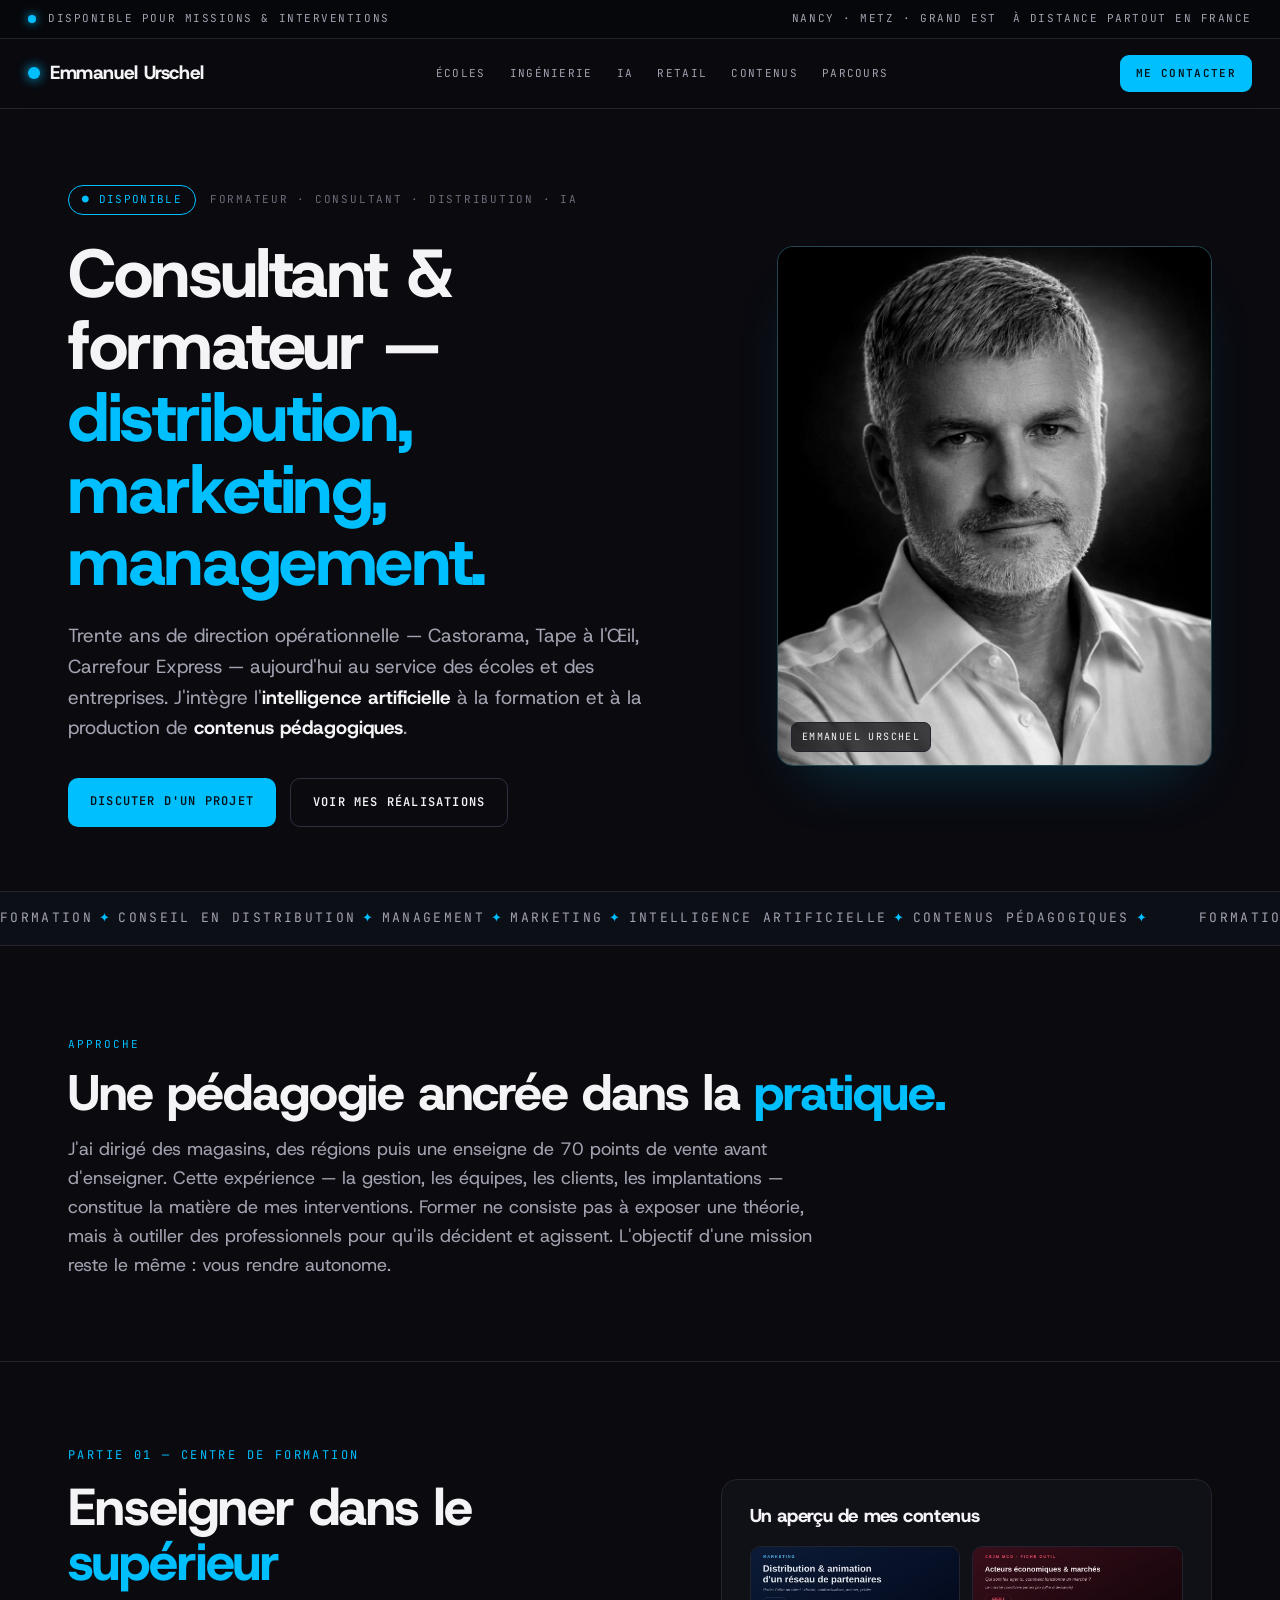
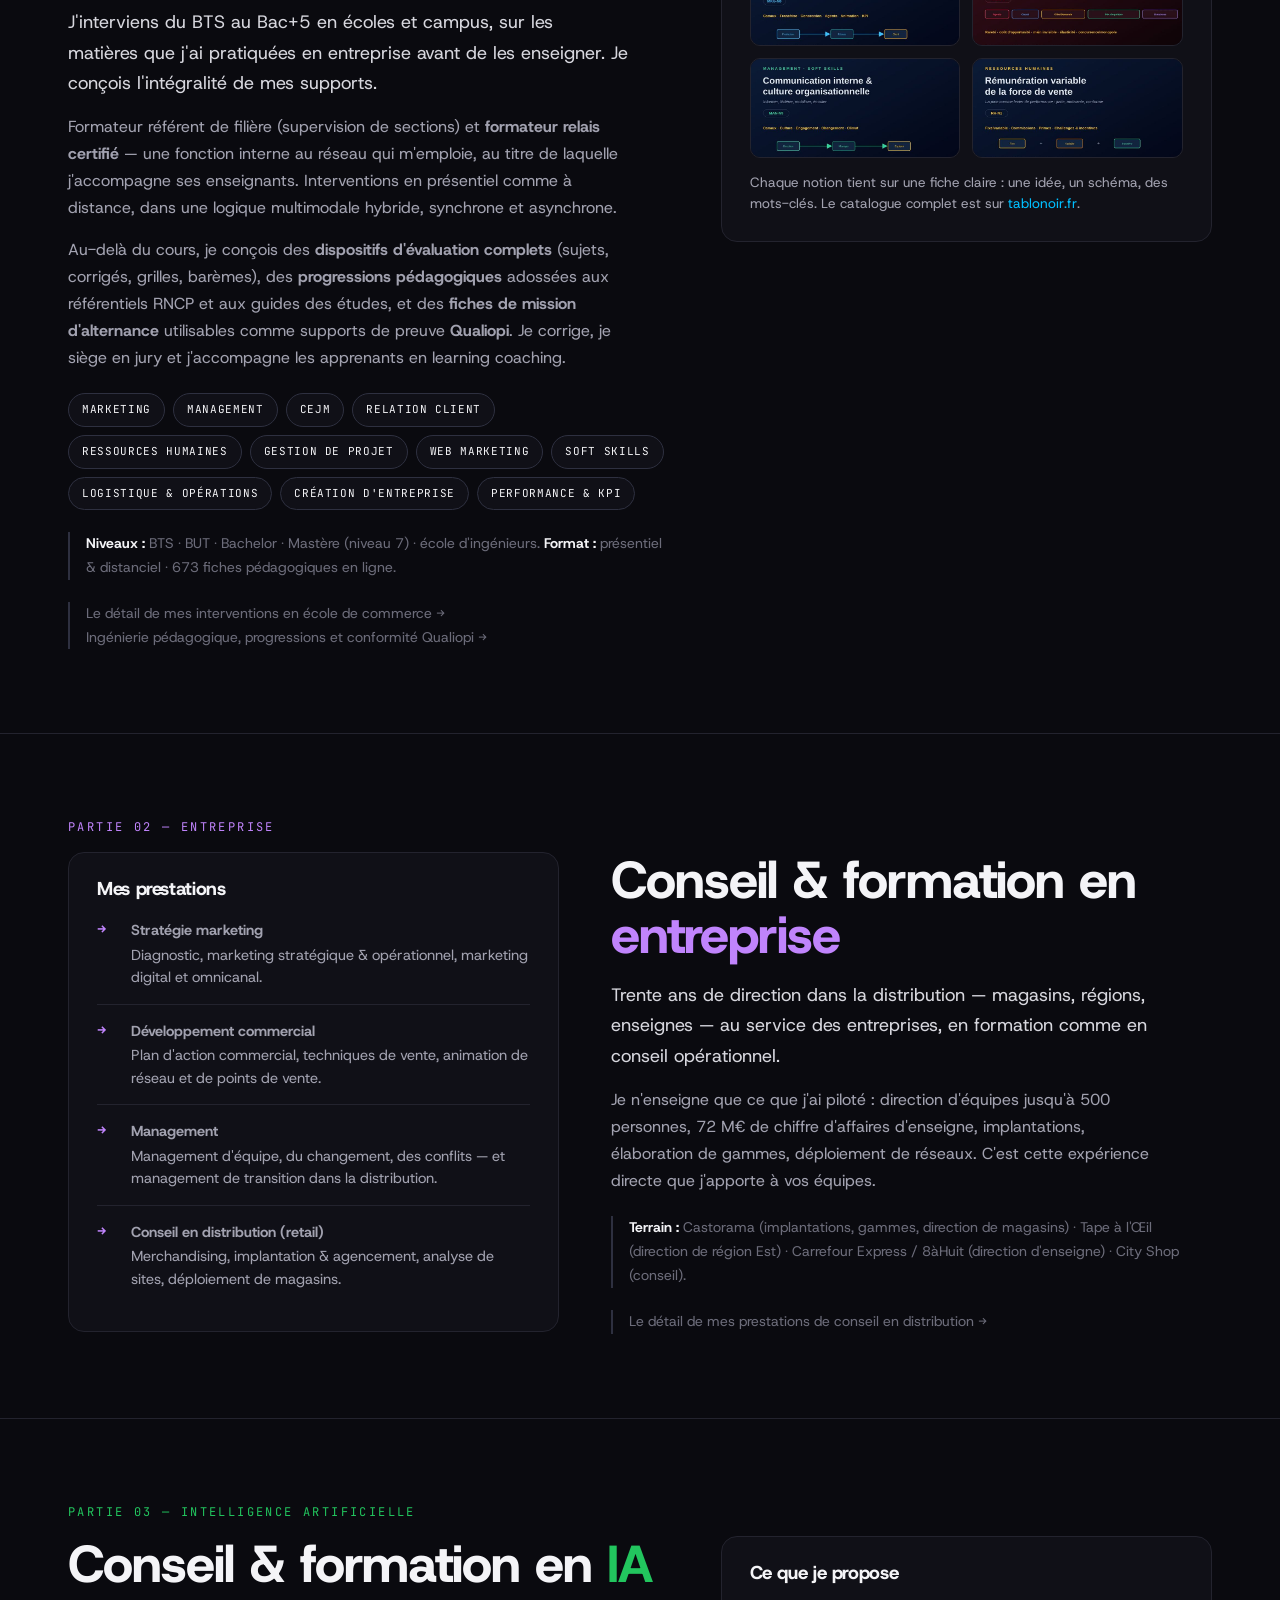
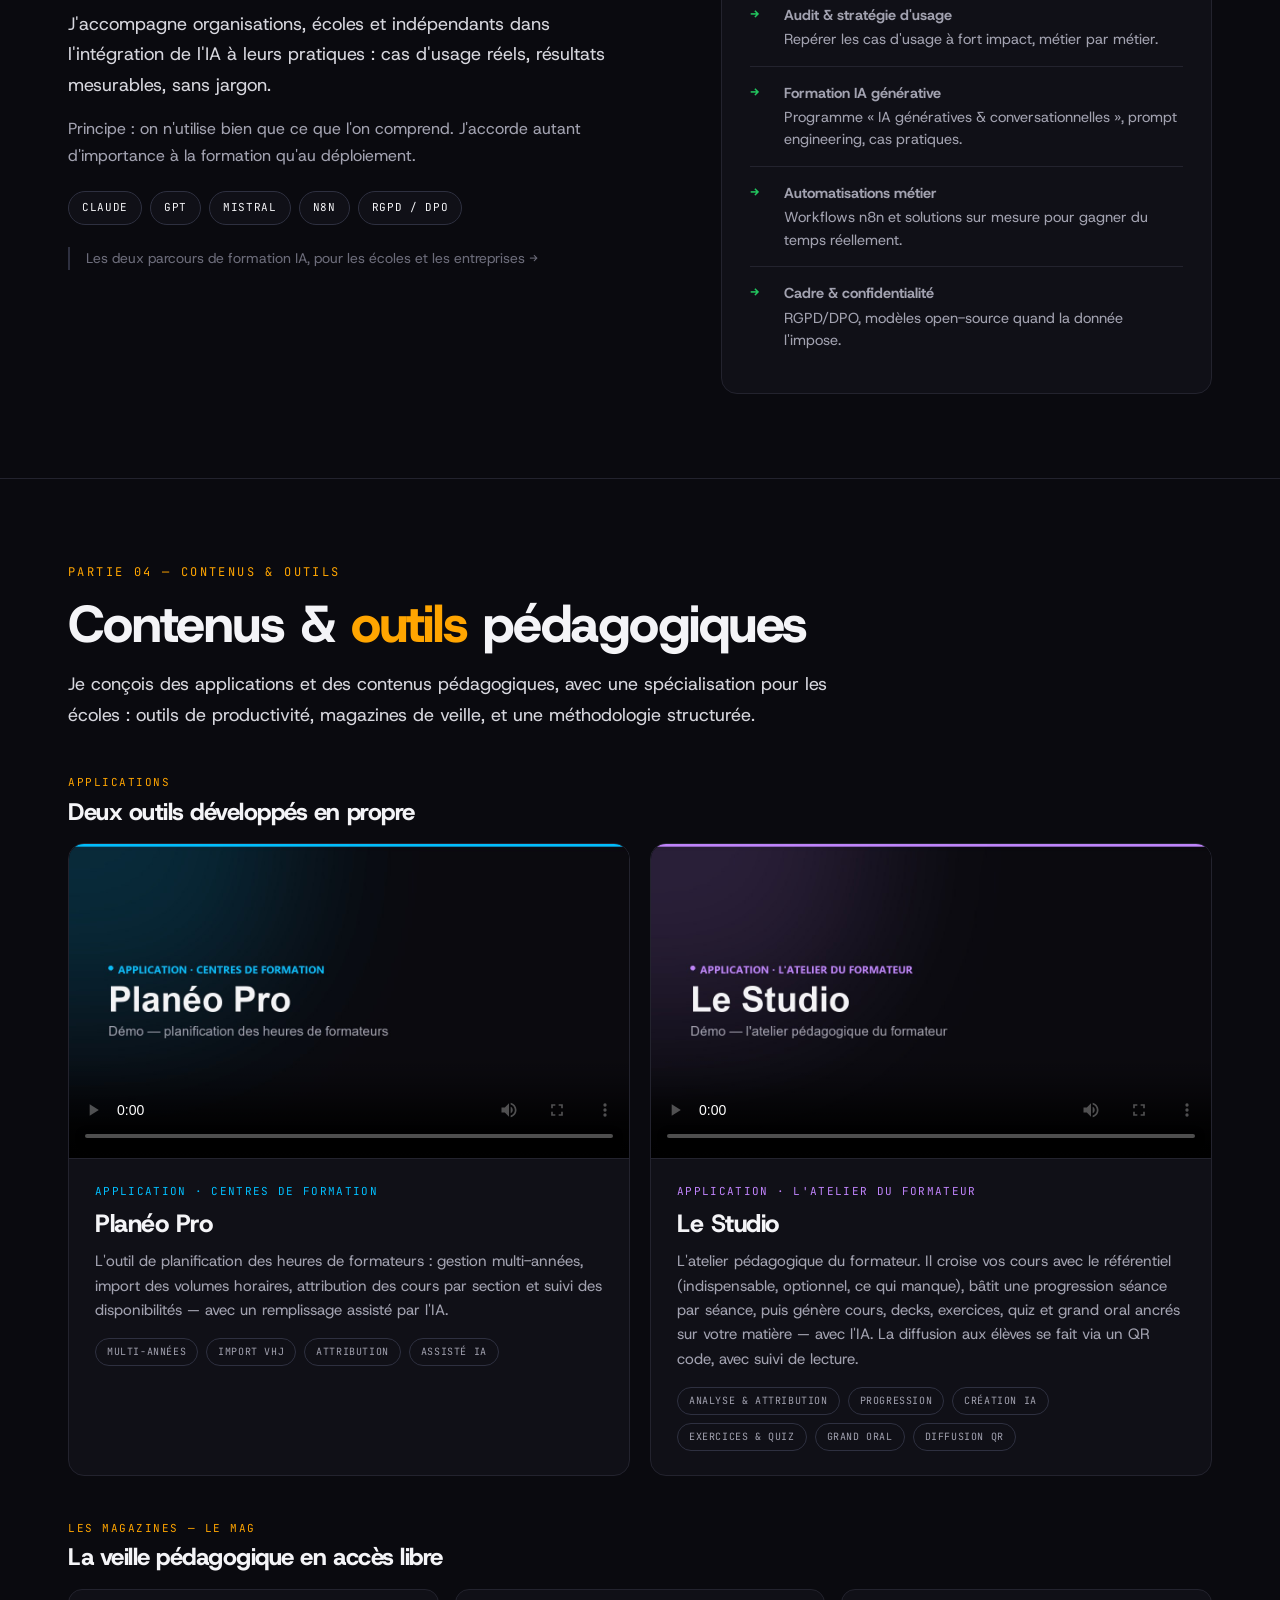
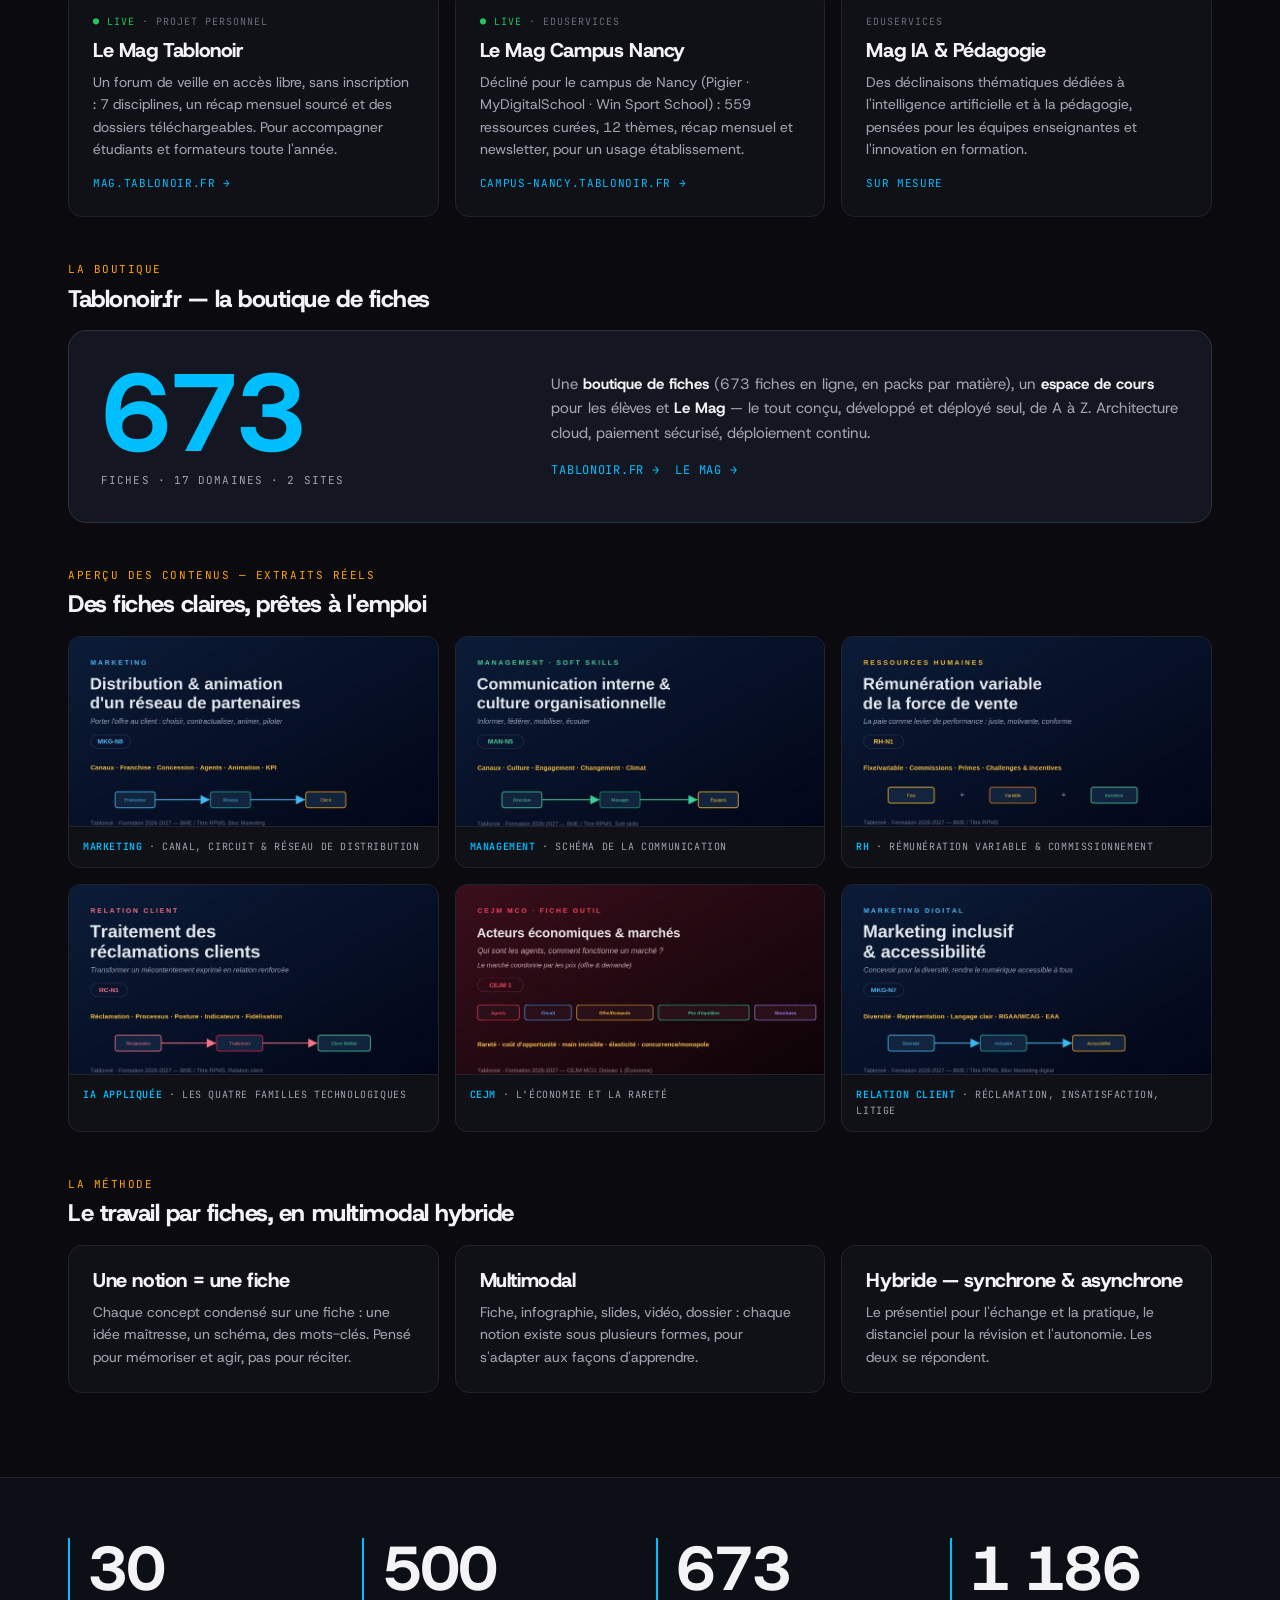
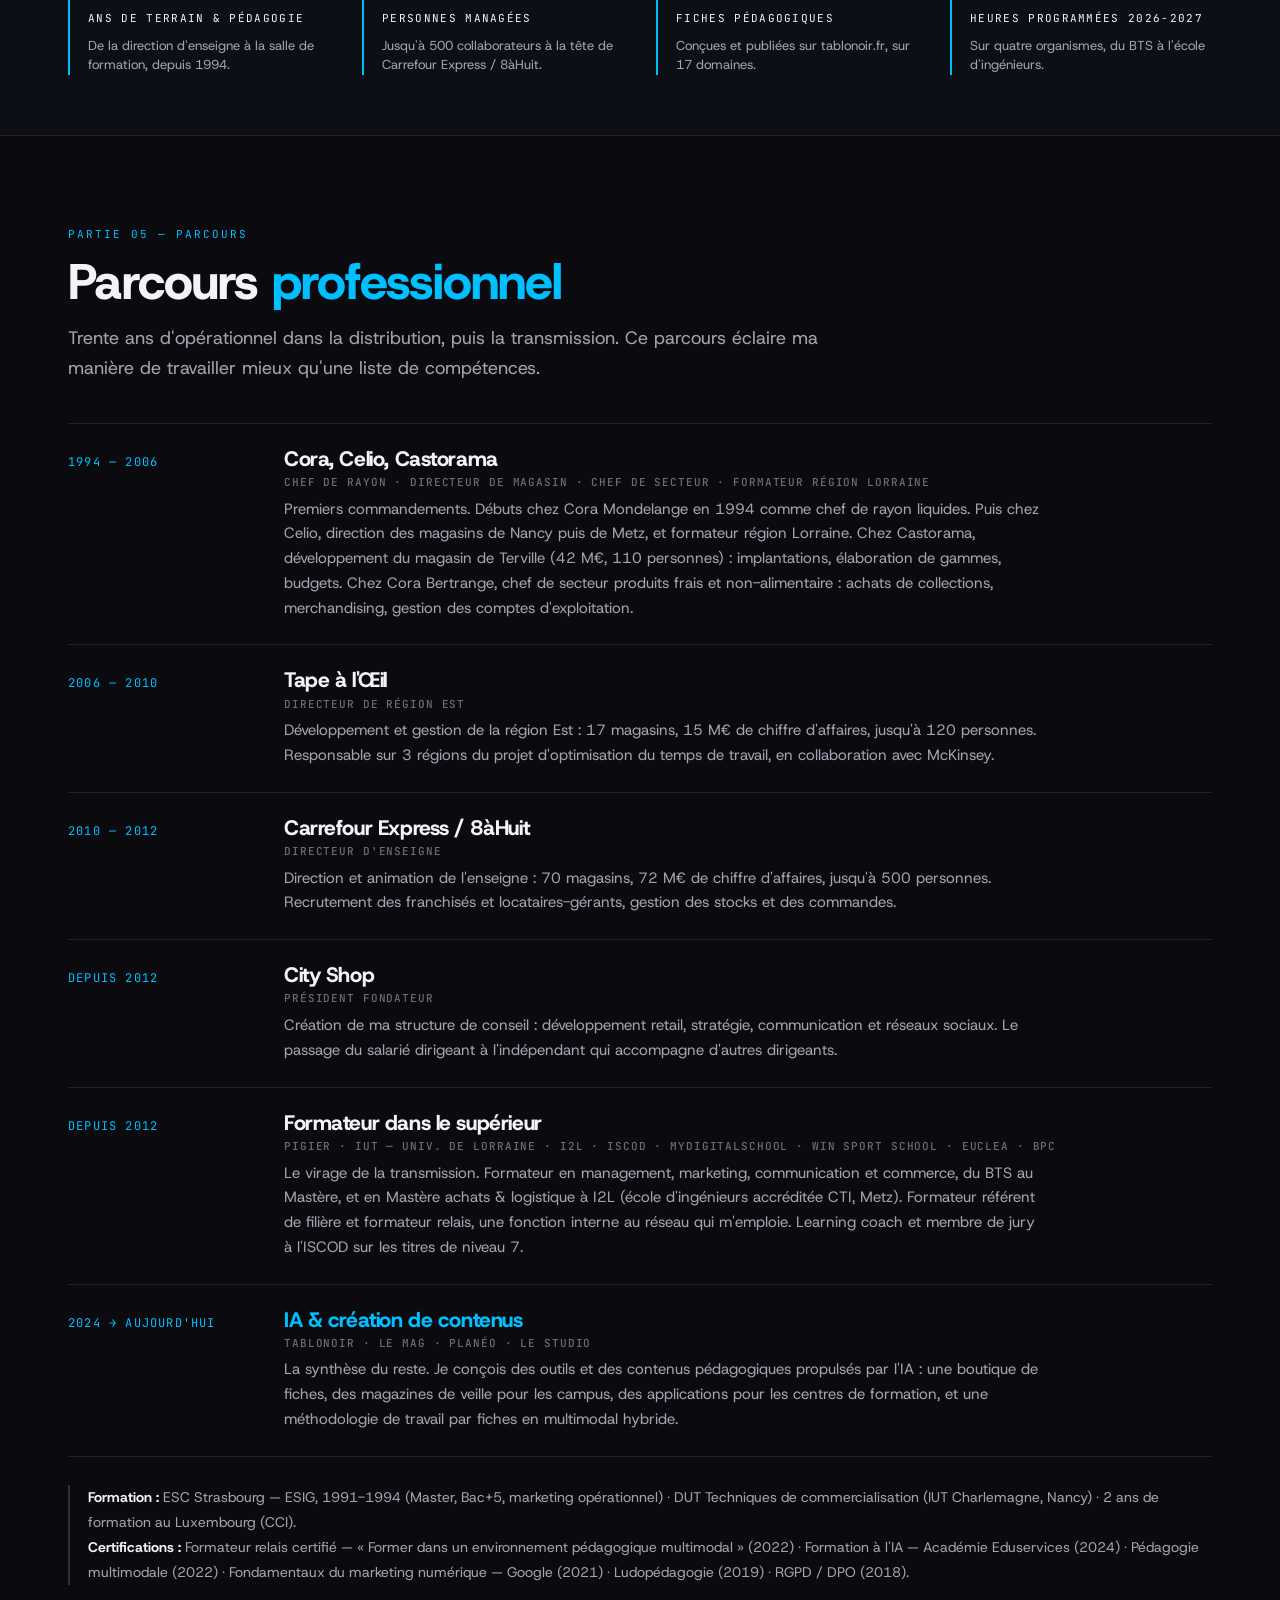
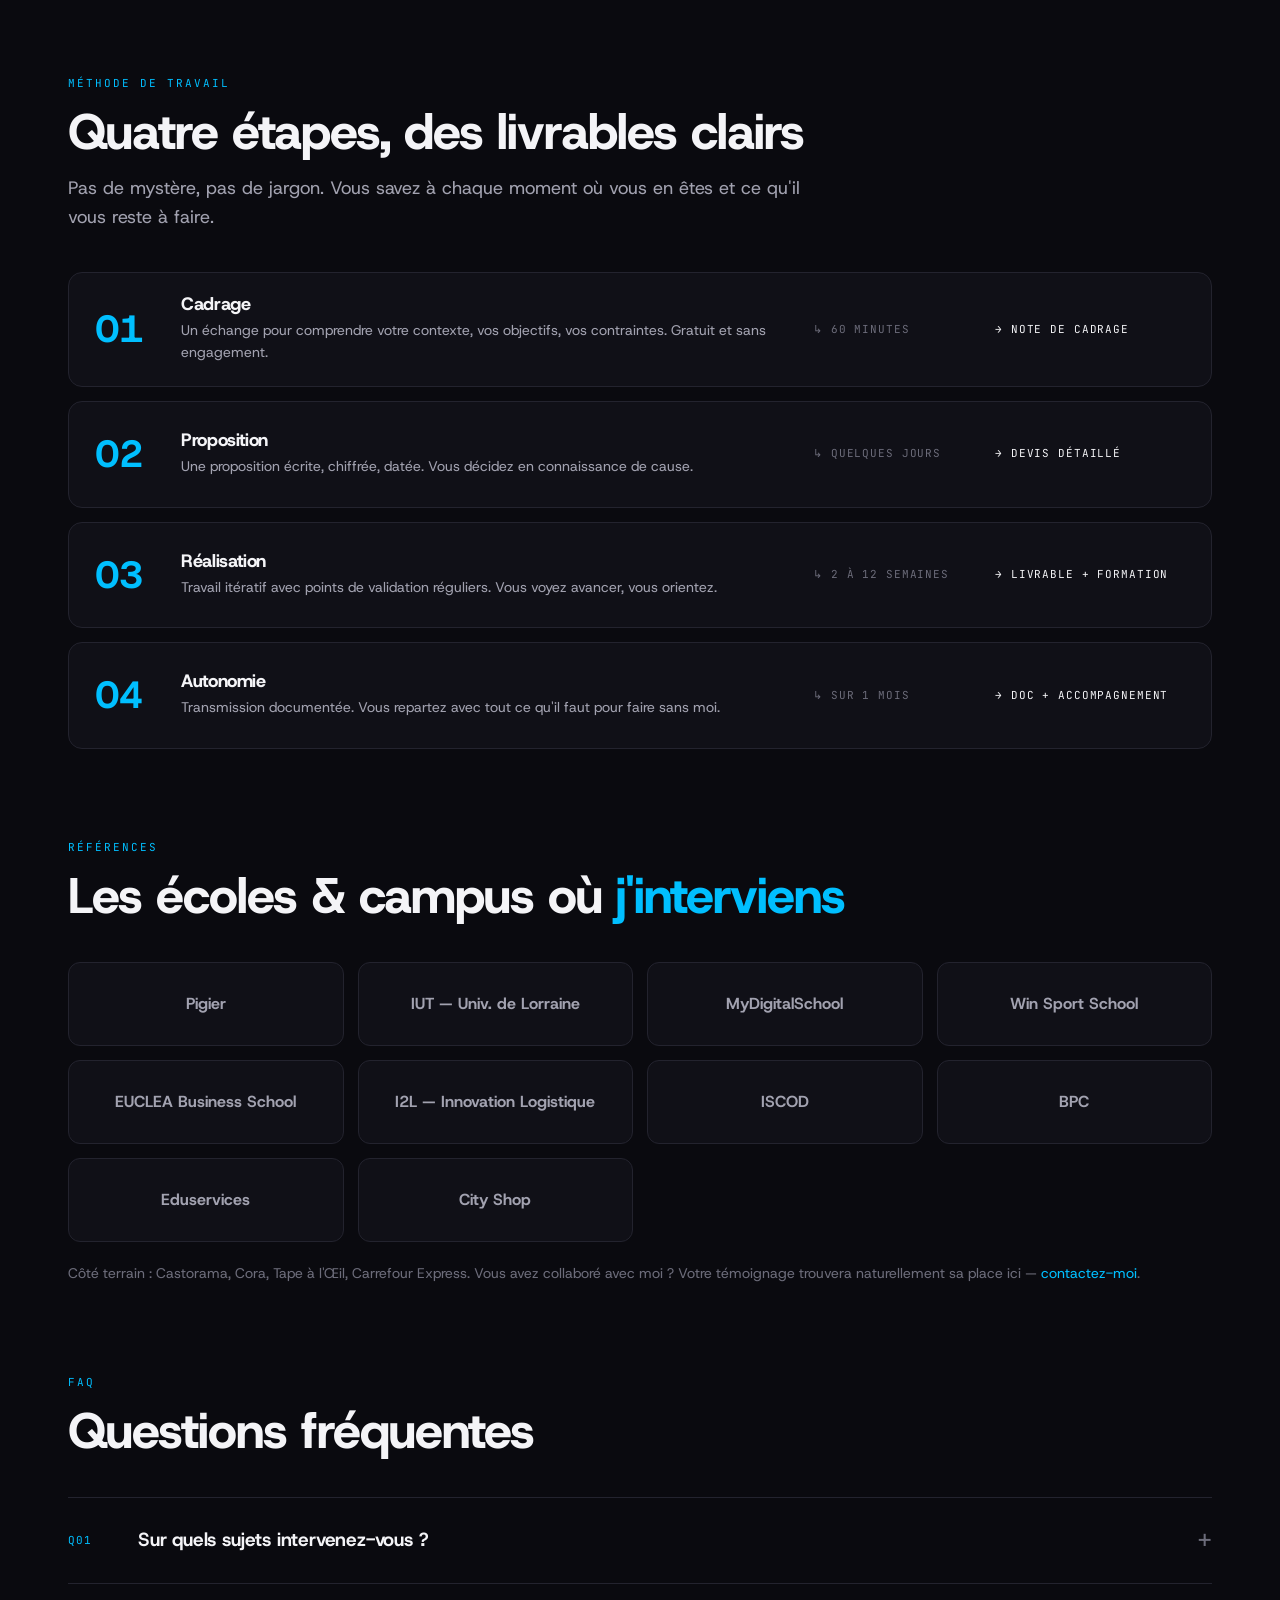
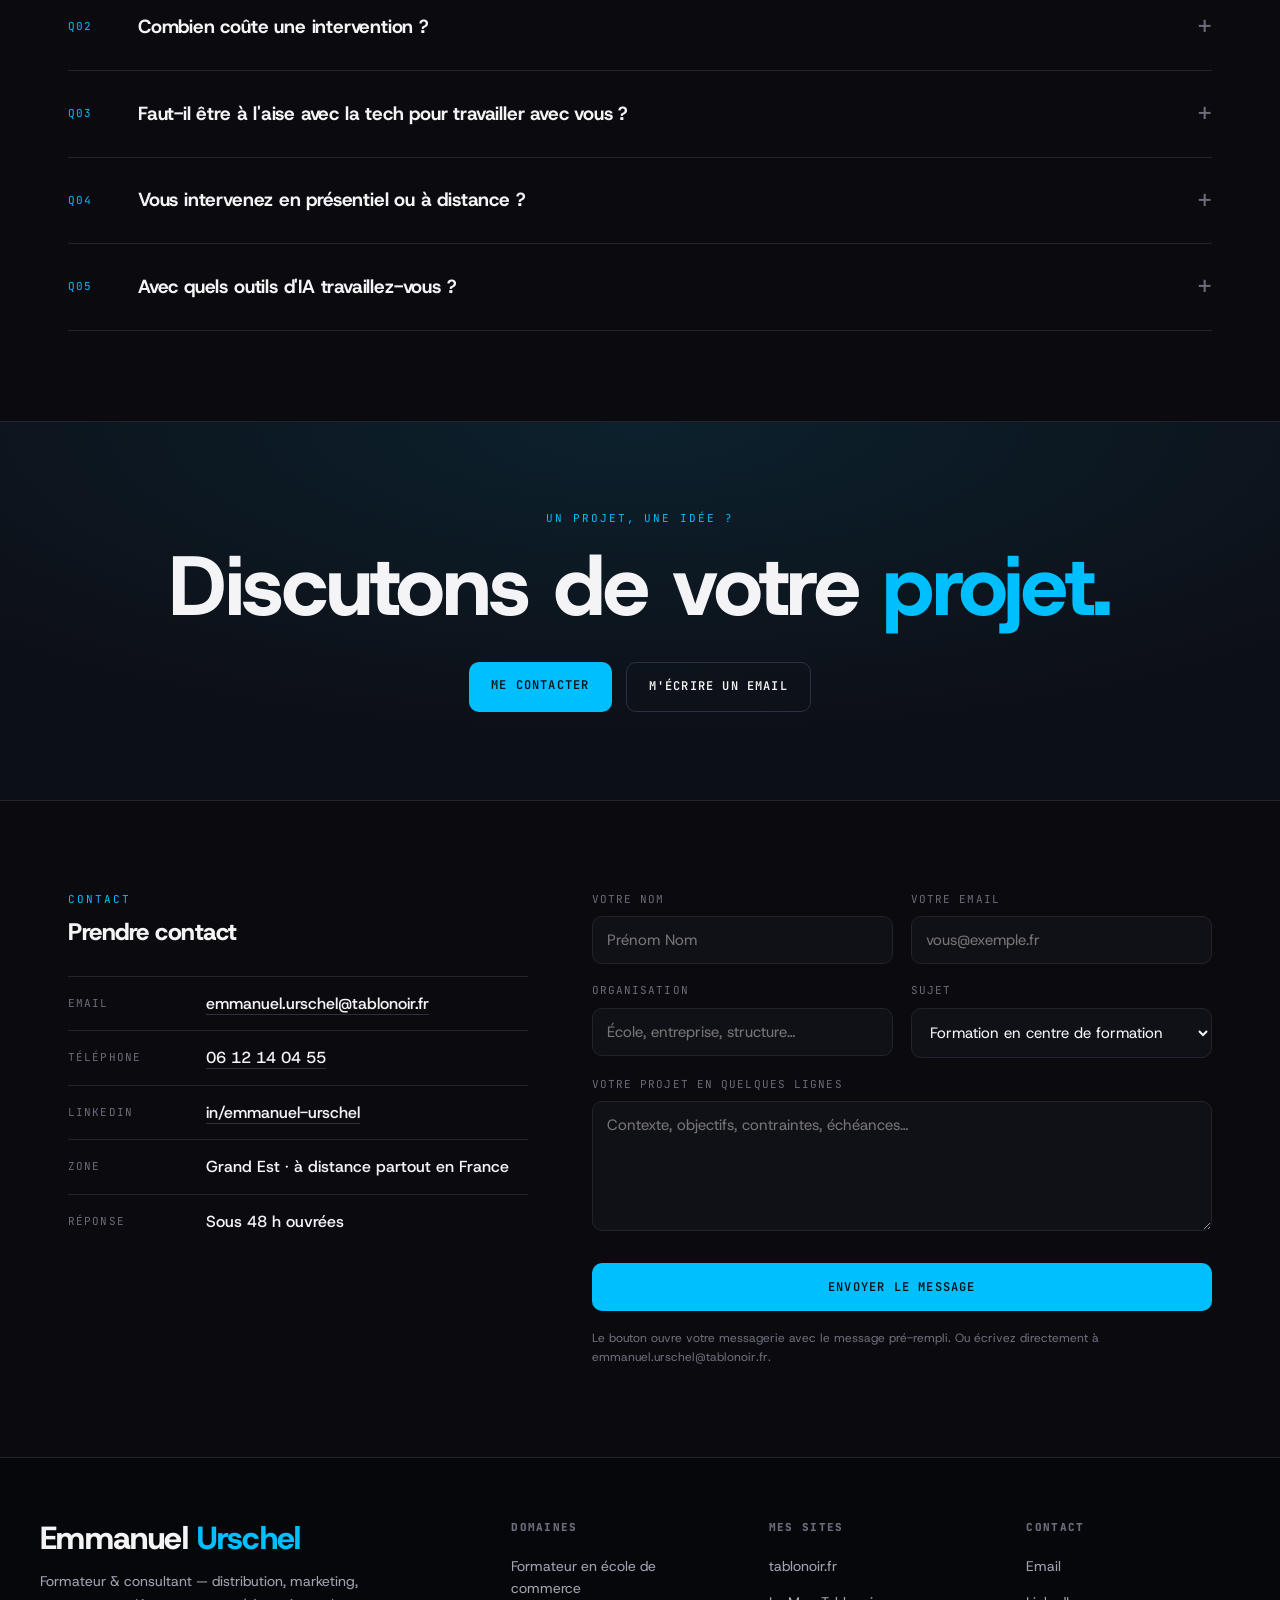
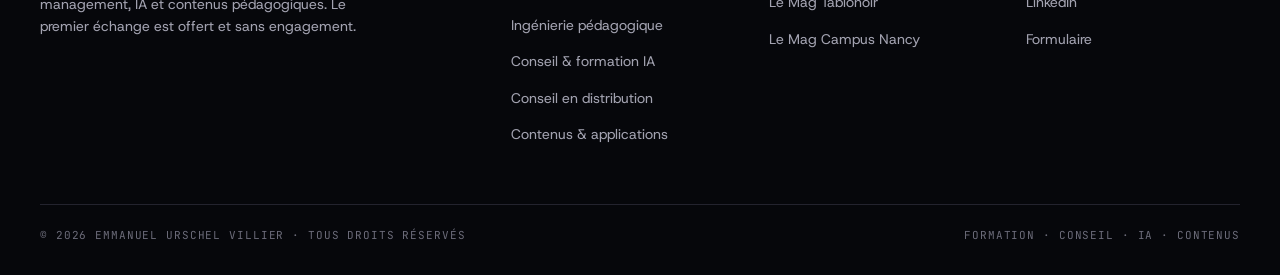
==== commit 11e1ad6c: "Rename _A GLISSER SUR GITHUB/index.html to index.html" ====
--- a/index.html
+++ b/index.html
@@ -1,794 +1,807 @@
-<!DOCTYPE html>
-<html lang="fr">
-<head>
-<meta charset="UTF-8">
-<meta name="viewport" content="width=device-width, initial-scale=1.0">
-
-<title>Emmanuel Urschel — Formateur, consultant retail &amp; IA | Nancy, Metz</title>
-<meta name="description" content="Formateur &amp; consultant à Nancy, Metz et Grand Est : marketing, management, distribution (retail), IA. 30 ans de terrain, formation en école et en entreprise.">
-<meta name="author" content="Emmanuel Urschel">
-<meta name="robots" content="index, follow">
-<link rel="canonical" href="https://emmanuelurschel.fr/">
-
-<meta property="og:type" content="website">
-<meta property="og:locale" content="fr_FR">
-<meta property="og:site_name" content="Emmanuel Urschel">
-<meta property="og:title" content="Emmanuel Urschel — Formateur & consultant retail & IA | Nancy, Metz">
-<meta property="og:description" content="30 ans de terrain dans la distribution, aujourd'hui au service de la formation, du conseil et de la création de contenus pédagogiques.">
-<meta property="og:url" content="https://emmanuelurschel.fr/">
-<meta property="og:image" content="https://emmanuelurschel.fr/og-image.jpg">
-<meta property="og:image:width" content="1200">
-<meta property="og:image:height" content="630">
-<meta property="og:image:alt" content="Emmanuel Urschel — Formateur & consultant, distribution, marketing, management & IA">
-
-<meta name="twitter:card" content="summary_large_image">
-<meta name="twitter:title" content="Emmanuel Urschel — Formateur & consultant retail & IA | Nancy, Metz">
-<meta name="twitter:description" content="30 ans de terrain dans la distribution, au service de la formation, du conseil et de la création de contenus.">
-<meta name="twitter:image" content="https://emmanuelurschel.fr/og-image.jpg">
-
-<meta name="theme-color" content="#0a0a0f">
-<link rel="icon" href="data:image/svg+xml,%3Csvg xmlns='http://www.w3.org/2000/svg' viewBox='0 0 100 100'%3E%3Crect width='100' height='100' rx='20' fill='%230a0a0f'/%3E%3Ctext x='50' y='70' font-family='Arial,sans-serif' font-weight='800' font-size='58' fill='%23f4f4f7' text-anchor='middle'%3Eeu%3C/text%3E%3Ccircle cx='80' cy='30' r='9' fill='%2300BFFF'/%3E%3C/svg%3E">
-
-<link rel="preconnect" href="https://fonts.googleapis.com">
-<link rel="preconnect" href="https://fonts.gstatic.com" crossorigin>
-<link href="https://fonts.googleapis.com/css2?family=Host+Grotesk:ital,wght@0,400..800;1,400..600&family=JetBrains+Mono:wght@400;500;600&display=swap" rel="stylesheet">
-
-<script type="application/ld+json">
-{
-  "@context": "https://schema.org",
-  "@type": "Person",
-  "name": "Emmanuel Urschel",
-  "givenName": "Emmanuel",
-  "familyName": "Urschel",
-  "jobTitle": "Formateur & consultant — distribution, marketing, management, IA",
-  "url": "https://emmanuelurschel.fr/",
-  "email": "mailto:emmanuel.urschel@tablonoir.fr",
-  "image": "https://emmanuelurschel.fr/portrait.jpg",
-  "description": "30 ans de direction dans la distribution, aujourd'hui formateur et consultant en marketing, management, conseil retail, IA et création de contenus pédagogiques.",
-  "knowsAbout": ["Formation professionnelle","Stratégie marketing","Développement commercial","Management de transition","Conseil en distribution","Merchandising","Implantation et analyse de sites","Intelligence artificielle générative","Création de contenus pédagogiques","Pédagogie multimodale"],
-  "alumniOf": [
-    { "@type": "CollegeOrUniversity", "name": "ESC Strasbourg" },
-    { "@type": "CollegeOrUniversity", "name": "IUT Charlemagne Nancy" }
-  ],
-  "worksFor": { "@type": "Organization", "name": "City Shop" },
-  "address": { "@type": "PostalAddress", "addressRegion": "Grand Est", "addressCountry": "FR" },
-  "telephone": "+33612140455",
-  "sameAs": ["https://www.linkedin.com/in/emmanuel-urschel/","https://tablonoir.fr","https://mag.tablonoir.fr"]
-}
-</script>
-<script type="application/ld+json">
-{
-  "@context": "https://schema.org",
-  "@type": "ProfessionalService",
-  "name": "Emmanuel Urschel — Formation & conseil",
-  "url": "https://emmanuelurschel.fr/",
-  "image": "https://emmanuelurschel.fr/og-image.jpg",
-  "telephone": "+33612140455",
-  "email": "emmanuel.urschel@tablonoir.fr",
-  "address": { "@type": "PostalAddress", "addressRegion": "Grand Est", "addressCountry": "FR" },
-  "areaServed": ["Nancy","Metz","Grand Est","France"],
-  "founder": "Emmanuel Urschel",
-  "serviceType": ["Formation en centre de formation","Formation et conseil en entreprise","Conseil et formation en intelligence artificielle","Création de contenus et d'outils pédagogiques"]
-}
-</script>
-<script type="application/ld+json">
-{
-  "@context": "https://schema.org",
-  "@type": "FAQPage",
-  "mainEntity": [
-    {
-      "@type": "Question",
-      "name": "Sur quels sujets intervenez-vous ?",
-      "acceptedAnswer": { "@type": "Answer", "text": "Quatre domaines : la formation en centre (marketing, management, CEJM, relation client, RH, gestion de projet, web marketing) ; la formation et le conseil en entreprise (stratégie marketing, développement commercial, management de transition, conseil en distribution — merchandising, implantation, analyse de sites) ; le conseil et la formation en IA ; et la création de contenus et d'outils pédagogiques." }
-    },
-    {
-      "@type": "Question",
-      "name": "Combien coûte une intervention ?",
-      "acceptedAnswer": { "@type": "Answer", "text": "Cela dépend du format : un atelier, un parcours long, un audit, une mission de conseil ou un déploiement. Le tarif est établi après le cadrage initial, qui est gratuit et sans engagement — vous savez à quoi vous engager avant de décider." }
-    },
-    {
-      "@type": "Question",
-      "name": "Faut-il être à l'aise avec la tech pour travailler avec vous ?",
-      "acceptedAnswer": { "@type": "Answer", "text": "Non. La plupart des personnes que j'accompagne ne sont pas techniciennes. Mon rôle est de rendre la technique invisible et l'usage évident. Si vous savez utiliser un traitement de texte et un navigateur, on a l'essentiel." }
-    },
-    {
-      "@type": "Question",
-      "name": "Vous intervenez en présentiel ou à distance ?",
-      "acceptedAnswer": { "@type": "Answer", "text": "Les deux. Je suis basé dans le Grand Est (Nancy, Metz) et me déplace partout en France. Le présentiel pour les formations en groupe ; le distanciel pour les accompagnements individuels, les audits et les missions de conseil." }
-    },
-    {
-      "@type": "Question",
-      "name": "Avec quels outils d'IA travaillez-vous ?",
-      "acceptedAnswer": { "@type": "Answer", "text": "Claude et GPT au quotidien, Mistral pour certains usages, et des modèles open-source quand la confidentialité l'impose. Pour l'automatisation : n8n et du code sur mesure. L'outil n'est jamais le sujet — l'usage, oui." }
-    }
-  ]
-}
-</script>
-<script type="application/ld+json">
-{
-  "@context": "https://schema.org",
-  "@type": "VideoObject",
-  "name": "Planéo Pro — démo",
-  "description": "Démonstration de Planéo Pro, l'outil de planification des heures de formateurs : gestion multi-années, import des volumes horaires, attribution des cours par section et suivi des disponibilités, avec un remplissage assisté par l'IA.",
-  "thumbnailUrl": ["https://emmanuelurschel.fr/poster-planeo.jpg"],
-  "uploadDate": "2026-07-24",
-  "contentUrl": "https://emmanuelurschel.fr/planeo-pro.mp4"
-}
-</script>
-<script type="application/ld+json">
-{
-  "@context": "https://schema.org",
-  "@type": "VideoObject",
-  "name": "Le Studio — démo",
-  "description": "Démonstration du Studio, l'atelier pédagogique du formateur : croise les cours avec le référentiel, bâtit une progression séance par séance, puis génère cours, decks, exercices, quiz et grand oral avec l'IA.",
-  "thumbnailUrl": ["https://emmanuelurschel.fr/poster-studio.jpg"],
-  "uploadDate": "2026-07-24",
-  "contentUrl": "https://emmanuelurschel.fr/le-studio.mp4"
-}
-</script>
-
-<style>
-  :root{
-    --bg:#0a0a0f; --bg2:#0d0f16; --panel:#101017; --panel2:#141621; --line:#23232e; --line2:#2e3040;
-    --txt:#f4f4f7; --muted:#a2a2b0; --muted2:#6c6c7a;
-    --cyan:#00BFFF; --violet:#C084FC; --green:#22C55E; --orange:#FFA500; --red:#E12D39;
-  }
-  *{margin:0;padding:0;box-sizing:border-box;}
-  html{scroll-behavior:smooth;}
-  body{font-family:"Host Grotesk",-apple-system,BlinkMacSystemFont,"Segoe UI",sans-serif;background:var(--bg);color:var(--txt);line-height:1.6;font-size:16px;overflow-x:hidden;-webkit-font-smoothing:antialiased;}
-  a{color:inherit;text-decoration:none;}
-  em{color:var(--muted);font-style:italic;}
-  .mono{font-family:"JetBrains Mono",ui-monospace,monospace;text-transform:uppercase;letter-spacing:.16em;font-size:11px;}
-  h1,h2,h3,h4{font-weight:800;letter-spacing:-.02em;line-height:1.06;}
-  .lbl{font-family:"JetBrains Mono",monospace;text-transform:uppercase;letter-spacing:.18em;font-size:11px;color:var(--ac,var(--cyan));}
-  .container{max-width:1200px;margin:0 auto;padding:0 28px;}
-
-  .topbar{background:#06070b;color:var(--muted);padding:10px 28px;display:flex;justify-content:space-between;align-items:center;font-family:"JetBrains Mono",monospace;font-size:11px;text-transform:uppercase;letter-spacing:.14em;border-bottom:1px solid var(--line);}
-  .topbar .left{display:flex;gap:12px;align-items:center;}
-  .topbar .dot{width:8px;height:8px;background:var(--cyan);border-radius:50%;box-shadow:0 0 10px var(--cyan);animation:pulse 2.4s infinite;}
-  @keyframes pulse{0%,100%{opacity:1;}50%{opacity:.35;}}
-  .topbar .right span{margin-left:16px;}
-
-  .nav{position:sticky;top:0;z-index:100;background:rgba(10,10,15,.82);backdrop-filter:blur(12px);border-bottom:1px solid var(--line);padding:16px 28px;display:flex;justify-content:space-between;align-items:center;}
-  .brand{display:flex;align-items:center;gap:10px;font-weight:800;font-size:19px;letter-spacing:-.02em;}
-  .brand .mk{width:12px;height:12px;border-radius:50%;background:var(--cyan);box-shadow:0 0 12px var(--cyan);}
-  .nav .links{display:flex;gap:24px;}
-  .nav .links a{font-family:"JetBrains Mono",monospace;font-size:11px;text-transform:uppercase;letter-spacing:.12em;color:var(--muted);padding:4px 0;transition:color .15s;}
-  .nav .links a:hover{color:var(--cyan);}
-  .nav .cta{font-family:"JetBrains Mono",monospace;font-size:11px;text-transform:uppercase;letter-spacing:.12em;background:var(--cyan);color:#04121a;font-weight:600;padding:10px 16px;border-radius:9px;transition:transform .15s,box-shadow .15s;}
-  .nav .cta:hover{transform:translateY(-1px);box-shadow:0 6px 20px rgba(0,191,255,.3);}
-  .burger{display:none;background:none;border:none;color:var(--txt);font-size:22px;cursor:pointer;}
-
-  .hero{padding:76px 28px 64px;max-width:1200px;margin:0 auto;display:grid;grid-template-columns:1.5fr 1fr;gap:56px;align-items:center;}
-  .hero .eyebrow{margin-bottom:22px;display:flex;gap:14px;flex-wrap:wrap;align-items:center;}
-  .badge{font-family:"JetBrains Mono",monospace;font-size:11px;text-transform:uppercase;letter-spacing:.12em;color:var(--cyan);border:1px solid var(--cyan);border-radius:30px;padding:5px 13px;}
-  .hero h1{font-size:clamp(38px,5.4vw,68px);}
-  .hero h1 .accent{color:var(--cyan);}
-  .hero .sub{font-size:19px;color:var(--muted);margin-top:24px;max-width:620px;line-height:1.62;}
-  .hero .sub strong{color:var(--txt);font-weight:700;}
-  .hero .cta-row{display:flex;gap:14px;margin-top:34px;flex-wrap:wrap;}
-  .btn{font-family:"JetBrains Mono",monospace;font-size:12px;text-transform:uppercase;letter-spacing:.1em;padding:14px 22px;border-radius:10px;transition:transform .15s,box-shadow .15s,background .15s;font-weight:600;}
-  .btn.primary{background:var(--cyan);color:#04121a;}
-  .btn.primary:hover{transform:translateY(-2px);box-shadow:0 8px 24px rgba(0,191,255,.28);}
-  .btn.ghost{border:1px solid var(--line2);color:var(--txt);}
-  .btn.ghost:hover{border-color:var(--cyan);color:var(--cyan);}
-  .hero .portrait{position:relative;}
-  .hero .portrait img{width:100%;height:520px;object-fit:cover;object-position:center 18%;border-radius:16px;border:1px solid var(--line2);display:block;filter:grayscale(100%) contrast(1.05);}
-  .hero .portrait::after{content:"";position:absolute;inset:0;border-radius:16px;box-shadow:inset 0 0 0 1px rgba(0,191,255,.18), 0 30px 60px -30px rgba(0,191,255,.25);pointer-events:none;}
-  .hero .portrait .cap{position:absolute;left:14px;bottom:14px;font-family:"JetBrains Mono",monospace;font-size:10px;letter-spacing:.14em;text-transform:uppercase;color:var(--txt);background:rgba(6,7,11,.7);backdrop-filter:blur(4px);padding:6px 10px;border-radius:7px;border:1px solid var(--line);}
-
-  .marquee{background:var(--bg2);border-top:1px solid var(--line);border-bottom:1px solid var(--line);padding:16px 0;overflow:hidden;}
-  .marquee-track{display:flex;gap:44px;white-space:nowrap;animation:scroll 38s linear infinite;}
-  .marquee-track .item{font-family:"JetBrains Mono",monospace;font-size:13px;text-transform:uppercase;letter-spacing:.18em;color:var(--muted);}
-  .marquee-track .star{color:var(--cyan);margin:0 6px;}
-  @keyframes scroll{from{transform:translateX(0);}to{transform:translateX(-50%);}}
-
-  section.block{max-width:1200px;margin:0 auto;padding:90px 28px;}
-  .head{margin-bottom:40px;}
-  .head h2{font-size:clamp(30px,4.4vw,50px);margin-top:12px;}
-  .head h2 .accent{color:var(--ac,var(--cyan));}
-  .head .intro{color:var(--muted);font-size:18px;max-width:760px;margin-top:16px;line-height:1.62;}
-  .head-row{display:flex;justify-content:space-between;align-items:flex-end;gap:24px;flex-wrap:wrap;}
-
-  /* PART blocks (4 domaines) */
-  .part{border-top:1px solid var(--line);}
-  .part-inner{max-width:1200px;margin:0 auto;padding:84px 28px;}
-  .part-num{font-family:"JetBrains Mono",monospace;font-size:12px;letter-spacing:.2em;text-transform:uppercase;color:var(--ac);}
-  .part-grid{display:grid;grid-template-columns:1.1fr .9fr;gap:52px;align-items:start;margin-top:14px;}
-  .part-grid.rev{grid-template-columns:.9fr 1.1fr;}
-  .part h2{font-size:clamp(30px,4.6vw,52px);}
-  .part h2 .accent{color:var(--ac);}
-  .part .lead{font-size:18px;color:#d7d7de;line-height:1.7;margin-top:18px;max-width:560px;}
-  .part .lead + .lead{margin-top:14px;font-size:16px;color:var(--muted);}
-  .chips{display:flex;flex-wrap:wrap;gap:8px;margin-top:22px;}
-  .chip{font-family:"JetBrains Mono",monospace;font-size:11px;letter-spacing:.06em;text-transform:uppercase;color:var(--txt);border:1px solid var(--line2);border-radius:20px;padding:7px 13px;background:var(--panel);}
-  .panel{background:var(--panel);border:1px solid var(--line);border-radius:16px;padding:26px 28px;}
-  .panel h4{font-family:"JetBrains Mono",monospace;font-size:11px;letter-spacing:.14em;text-transform:uppercase;color:var(--ac);margin-bottom:6px;}
-  .plist{list-style:none;margin-top:6px;}
-  .plist li{padding:15px 0;border-top:1px solid var(--line);display:grid;grid-template-columns:22px 1fr;gap:12px;align-items:start;}
-  .plist li:first-child{border-top:none;}
-  .plist li .ic{color:var(--ac);font-weight:800;line-height:1.5;}
-  .plist li b{font-weight:700;display:block;margin-bottom:2px;}
-  .plist li span{color:var(--muted);font-size:14.5px;line-height:1.55;}
-  .metaline{margin-top:22px;font-size:14px;color:var(--muted2);border-left:2px solid var(--line2);padding-left:16px;line-height:1.7;}
-  .metaline b{color:var(--txt);}
-
-  .mini-gallery{display:grid;grid-template-columns:1fr 1fr;gap:12px;margin-top:20px;}
-  .mini-gallery img{width:100%;height:100px;object-fit:cover;border-radius:10px;border:1px solid var(--line);display:block;}
-
-  /* video/app frames */
-  .apps{display:grid;grid-template-columns:1fr 1fr;gap:20px;margin-top:8px;}
-  .app{background:var(--panel);border:1px solid var(--line);border-radius:16px;overflow:hidden;display:flex;flex-direction:column;}
-  .videoframe{position:relative;aspect-ratio:16/9;background:#05070c;border-bottom:1px solid var(--line);cursor:pointer;overflow:hidden;}
-  .videoframe .vf-poster{position:absolute;inset:0;width:100%;height:100%;object-fit:cover;display:block;}
-  .videoframe .vf-play{position:absolute;top:50%;left:50%;transform:translate(-50%,-50%);width:64px;height:64px;border-radius:50%;border:3px solid var(--ac,var(--cyan));background:rgba(6,7,11,.35);color:var(--ac,var(--cyan));display:flex;align-items:center;justify-content:center;font-size:22px;padding-left:5px;transition:transform .15s;}
-  .videoframe:hover .vf-play{transform:translate(-50%,-50%) scale(1.08);}
-  .videoframe .vf-note{position:absolute;left:0;right:0;bottom:0;padding:9px 12px;font-family:"JetBrains Mono",monospace;font-size:10px;letter-spacing:.1em;text-transform:uppercase;color:var(--muted);background:rgba(6,7,11,.72);display:none;}
-  .videoframe.err .vf-note{display:block;} .videoframe.err .vf-play{opacity:.35;}
-  .videoframe .vf-video{position:absolute;inset:0;width:100%;height:100%;object-fit:cover;background:#000;z-index:2;}
-  .videoframe .appvid{position:absolute;inset:0;width:100%;height:100%;object-fit:cover;background:#000;display:block;}
-  .app .body{padding:24px 26px;}
-  .app .kick{font-family:"JetBrains Mono",monospace;font-size:11px;letter-spacing:.12em;text-transform:uppercase;color:var(--ac);}
-  .app h3{font-size:25px;margin:10px 0 12px;}
-  .app p{color:var(--muted);font-size:15px;line-height:1.62;}
-  .app .feat{display:flex;flex-wrap:wrap;gap:8px;margin-top:16px;}
-  .app .feat span{font-family:"JetBrains Mono",monospace;font-size:10px;letter-spacing:.06em;text-transform:uppercase;color:var(--muted);border:1px solid var(--line2);border-radius:20px;padding:5px 11px;}
-
-  .subhead{margin:44px 0 18px;}
-  .subhead .k{font-family:"JetBrains Mono",monospace;font-size:11px;letter-spacing:.14em;text-transform:uppercase;color:var(--ac);}
-  .subhead h3{font-size:24px;margin-top:8px;}
-
-  .cards3{display:grid;grid-template-columns:repeat(3,1fr);gap:16px;}
-  .rcard{background:var(--panel);border:1px solid var(--line);border-radius:14px;padding:24px;transition:transform .18s,border-color .18s;display:flex;flex-direction:column;}
-  .rcard:hover{transform:translateY(-4px);border-color:var(--ac,var(--cyan));}
-  .rcard .meta{font-family:"JetBrains Mono",monospace;font-size:10px;letter-spacing:.1em;text-transform:uppercase;color:var(--muted2);margin-bottom:10px;}
-  .rcard .meta .live{color:var(--green);}
-  .rcard h4{font-size:20px;margin-bottom:10px;}
-  .rcard p{color:var(--muted);font-size:14px;line-height:1.6;flex:1;}
-  .rcard .go{font-family:"JetBrains Mono",monospace;font-size:11px;letter-spacing:.06em;text-transform:uppercase;color:var(--ac,var(--cyan));margin-top:14px;}
-
-  .gallery{display:grid;grid-template-columns:repeat(3,1fr);gap:16px;margin-top:8px;}
-  .gitem{border:1px solid var(--line);border-radius:12px;overflow:hidden;background:var(--panel);transition:transform .18s,border-color .18s;}
-  .gitem:hover{transform:translateY(-3px);border-color:var(--cyan);}
-  .gitem img{width:100%;height:190px;object-fit:cover;display:block;border-bottom:1px solid var(--line);}
-  .gitem .cap{padding:12px 14px;font-family:"JetBrains Mono",monospace;font-size:10px;letter-spacing:.06em;text-transform:uppercase;color:var(--muted);}
-  .gitem .cap b{color:var(--cyan);font-weight:600;}
-
-  .boutique{display:grid;grid-template-columns:.8fr 1.2fr;gap:32px;align-items:center;background:var(--panel2);border:1px solid var(--line2);border-radius:18px;padding:32px;margin-top:8px;}
-  .boutique .bignum .n{font-size:clamp(64px,9vw,110px);font-weight:800;color:var(--cyan);letter-spacing:-.04em;line-height:.9;}
-  .boutique .bignum .s{font-family:"JetBrains Mono",monospace;font-size:11px;letter-spacing:.1em;text-transform:uppercase;color:var(--muted);margin-top:10px;}
-  .boutique p{color:var(--muted);font-size:15px;line-height:1.62;}
-  .boutique p strong{color:var(--txt);}
-  .boutique .links{margin-top:16px;display:flex;gap:16px;flex-wrap:wrap;}
-  .boutique .links a{font-family:"JetBrains Mono",monospace;font-size:12px;letter-spacing:.06em;text-transform:uppercase;color:var(--cyan);border-bottom:1px solid transparent;}
-  .boutique .links a:hover{border-bottom-color:var(--cyan);}
-
-  /* stats */
-  .stats{background:var(--bg2);border-top:1px solid var(--line);border-bottom:1px solid var(--line);}
-  .stats-inner{max-width:1200px;margin:0 auto;padding:60px 28px;display:grid;grid-template-columns:repeat(4,1fr);gap:32px;}
-  .stat{border-left:2px solid var(--cyan);padding-left:18px;}
-  .stat .v{font-size:clamp(42px,5vw,62px);font-weight:800;letter-spacing:-.03em;line-height:1;}
-  .stat .k{font-family:"JetBrains Mono",monospace;font-size:11px;letter-spacing:.12em;text-transform:uppercase;color:var(--txt);margin-top:10px;}
-  .stat .note{font-size:13px;color:var(--muted);margin-top:8px;line-height:1.5;}
-
-  /* timeline */
-  .timeline{border-top:1px solid var(--line);}
-  .tl{display:grid;grid-template-columns:180px 1fr;gap:36px;padding:24px 0;border-bottom:1px solid var(--line);}
-  .tl .period{font-family:"JetBrains Mono",monospace;font-size:12px;letter-spacing:.1em;text-transform:uppercase;color:var(--cyan);padding-top:5px;}
-  .tl h3{font-size:21px;}
-  .tl h3 small{display:block;font-family:"JetBrains Mono",monospace;font-size:11px;font-weight:500;letter-spacing:.08em;color:var(--muted2);margin-top:7px;text-transform:uppercase;}
-  .tl p{color:var(--muted);font-size:15px;line-height:1.65;max-width:760px;margin-top:8px;}
-  .tl.now h3{color:var(--cyan);}
-  .tl-foot{margin-top:28px;font-size:14px;color:var(--muted);border-left:2px solid var(--line2);padding-left:18px;line-height:1.8;}
-  .tl-foot strong{color:var(--txt);font-weight:700;}
-
-  /* method */
-  .steps{display:grid;gap:14px;}
-  .step{background:var(--panel);border:1px solid var(--line);border-radius:14px;padding:22px 26px;display:grid;grid-template-columns:64px 1fr 160px 190px;gap:22px;align-items:center;}
-  .step .nb{font-size:38px;font-weight:800;color:var(--cyan);letter-spacing:-.03em;}
-  .step h3{font-size:18px;margin-bottom:6px;}
-  .step .desc{font-size:14px;color:var(--muted);line-height:1.55;}
-  .step .dur,.step .del{font-family:"JetBrains Mono",monospace;font-size:11px;letter-spacing:.08em;text-transform:uppercase;}
-  .step .dur{color:var(--muted2);} .step .del{color:var(--txt);}
-
-  /* partners */
-  .logos{display:grid;grid-template-columns:repeat(4,1fr);gap:14px;}
-  .logo{background:var(--panel);border:1px solid var(--line);border-radius:12px;min-height:84px;display:flex;align-items:center;justify-content:center;text-align:center;padding:18px;font-weight:700;font-size:16px;color:var(--muted);transition:color .18s,border-color .18s;}
-  .logo:hover{color:var(--cyan);border-color:var(--line2);}
-  .partners-foot{margin-top:20px;font-size:14px;color:var(--muted2);}
-  .partners-foot a{color:var(--cyan);}
-
-  /* faq */
-  .faq-list{border-top:1px solid var(--line);}
-  .faq-item{border-bottom:1px solid var(--line);padding:22px 0;}
-  .faq-item summary{list-style:none;display:grid;grid-template-columns:52px 1fr 34px;gap:18px;align-items:center;cursor:pointer;}
-  .faq-item summary::-webkit-details-marker{display:none;}
-  .faq-item .qn{font-family:"JetBrains Mono",monospace;font-size:11px;letter-spacing:.1em;color:var(--cyan);}
-  .faq-item .q{font-size:19px;font-weight:700;letter-spacing:-.01em;}
-  .faq-item .tg{font-size:26px;color:var(--muted2);text-align:right;transition:transform .2s;}
-  .faq-item[open] .tg{transform:rotate(45deg);color:var(--cyan);}
-  .faq-item .a{padding:16px 0 0 70px;color:var(--muted);font-size:15.5px;line-height:1.7;max-width:860px;}
-
-  /* cta */
-  .cta-band{border-top:1px solid var(--line);border-bottom:1px solid var(--line);background:radial-gradient(120% 140% at 50% 0%, rgba(0,191,255,.10), transparent 60%),var(--bg2);}
-  .cta-inner{max-width:1200px;margin:0 auto;padding:88px 28px;text-align:center;}
-  .cta-inner h2{font-size:clamp(38px,7vw,84px);}
-  .cta-inner h2 .accent{color:var(--cyan);}
-  .cta-inner .buttons{display:flex;gap:14px;justify-content:center;margin-top:32px;flex-wrap:wrap;}
-
-  /* contact */
-  .contact-grid{display:grid;grid-template-columns:1fr 1.35fr;gap:64px;align-items:start;}
-  .contact h2{font-size:clamp(32px,4.6vw,52px);}
-  .info{margin-top:30px;}
-  .info-row{display:grid;grid-template-columns:120px 1fr;gap:18px;padding:14px 0;border-top:1px solid var(--line);align-items:center;}
-  .info-row .k{font-family:"JetBrains Mono",monospace;font-size:11px;letter-spacing:.1em;text-transform:uppercase;color:var(--muted2);}
-  .info-row .v{font-weight:500;word-break:break-word;}
-  .info-row .v a{border-bottom:1px solid var(--line2);}
-  .info-row .v a:hover{color:var(--cyan);border-bottom-color:var(--cyan);}
-  .form{display:grid;gap:18px;}
-  .form .row{display:grid;grid-template-columns:1fr 1fr;gap:18px;}
-  .form label{display:block;font-family:"JetBrains Mono",monospace;font-size:11px;letter-spacing:.1em;text-transform:uppercase;color:var(--muted2);margin-bottom:8px;}
-  .form input,.form select,.form textarea{width:100%;padding:13px 14px;border:1px solid var(--line);background:var(--panel);color:var(--txt);border-radius:10px;font-family:inherit;font-size:15px;transition:border-color .15s;}
-  .form input:focus,.form select:focus,.form textarea:focus{outline:none;border-color:var(--cyan);}
-  .form textarea{min-height:130px;resize:vertical;}
-  .form button{margin-top:6px;padding:16px 26px;background:var(--cyan);color:#04121a;border:none;border-radius:10px;font-family:"JetBrains Mono",monospace;font-size:12px;letter-spacing:.1em;text-transform:uppercase;font-weight:600;cursor:pointer;transition:transform .15s,box-shadow .15s;}
-  .form button:hover{transform:translateY(-2px);box-shadow:0 8px 24px rgba(0,191,255,.28);}
-  .form .hint{font-size:12px;color:var(--muted2);}
-
-  footer{background:#06070b;border-top:1px solid var(--line);padding:64px 28px 30px;}
-  .footer-grid{max-width:1200px;margin:0 auto;display:grid;grid-template-columns:2fr 1fr 1fr 1fr;gap:44px;}
-  .footer-grid h3{font-size:32px;}
-  .footer-grid h3 .accent{color:var(--cyan);}
-  .footer-grid p{color:var(--muted);font-size:14px;margin-top:14px;max-width:340px;}
-  .footer-col h4{font-family:"JetBrains Mono",monospace;font-size:11px;letter-spacing:.12em;text-transform:uppercase;color:var(--muted2);margin-bottom:14px;}
-  .footer-col a{display:block;color:var(--muted);font-size:14px;padding:7px 0;transition:color .15s;}
-  .footer-col a:hover{color:var(--cyan);}
-  .footer-bottom{max-width:1200px;margin:52px auto 0;padding-top:22px;border-top:1px solid var(--line);display:flex;justify-content:space-between;gap:14px;flex-wrap:wrap;font-family:"JetBrains Mono",monospace;font-size:11px;letter-spacing:.08em;text-transform:uppercase;color:var(--muted2);}
-
-  @media (max-width:960px){
-    .nav .links{display:none;}
-    .nav .links.open{display:flex;flex-direction:column;gap:0;position:absolute;top:60px;left:0;right:0;background:var(--bg);border-bottom:1px solid var(--line);padding:8px 28px 16px;}
-    .nav .links.open a{padding:14px 0;border-bottom:1px solid var(--line);}
-    .burger{display:block;}
-    .hero{grid-template-columns:1fr;gap:36px;}
-    .hero .portrait{max-width:360px;}
-    .hero .portrait img{height:440px;}
-    .part-grid,.part-grid.rev{grid-template-columns:1fr;gap:30px;}
-    .stats-inner,.logos,.cards3,.gallery{grid-template-columns:1fr 1fr;}
-    .apps,.boutique,.mini-gallery{grid-template-columns:1fr;}
-    .step{grid-template-columns:1fr;gap:10px;}
-    .tl{grid-template-columns:1fr;gap:8px;}
-    .contact-grid{grid-template-columns:1fr;gap:32px;}
-    .footer-grid{grid-template-columns:1fr 1fr;gap:32px;}
-    .form .row{grid-template-columns:1fr;}
-  }
-  @media (max-width:560px){
-    .stats-inner,.logos,.cards3,.gallery,.footer-grid{grid-template-columns:1fr;}
-    .topbar .right span:nth-child(1){display:none;}
-  }
-</style>
-</head>
-<body>
-
-<div class="topbar">
-  <div class="left"><span class="dot"></span><span>Disponible pour missions &amp; interventions</span></div>
-  <div class="right"><span>Nancy · Metz · Grand Est</span><span>À distance partout en France</span></div>
-</div>
-
-<nav class="nav">
-  <a class="brand" href="#top"><span class="mk"></span>Emmanuel Urschel</a>
-  <div class="links" id="navlinks">
-    <a href="#formation">Formation</a>
-    <a href="#entreprise">Entreprise</a>
-    <a href="#ia">IA</a>
-    <a href="#contenus">Contenus</a>
-    <a href="#parcours">Parcours</a>
-  </div>
-  <a class="cta" href="#contact">Me contacter</a>
-  <button class="burger" aria-label="Menu" onclick="document.getElementById('navlinks').classList.toggle('open')">☰</button>
-</nav>
-
-<!-- HERO -->
-<header class="hero" id="top">
-  <div>
-    <div class="eyebrow">
-      <span class="badge">● Disponible</span>
-      <span class="mono" style="color:var(--muted2)">Formateur · Consultant · Distribution · IA</span>
-    </div>
-    <h1>Consultant &amp; formateur —<br><span class="accent">distribution, marketing, management.</span></h1>
-    <p class="sub">Trente ans de direction opérationnelle — Castorama, Tape à l'Œil, Carrefour Express — aujourd'hui au service des écoles et des entreprises. J'intègre l'<strong>intelligence artificielle</strong> à la formation et à la production de <strong>contenus pédagogiques</strong>.</p>
-    <div class="cta-row">
-      <a href="#contact" class="btn primary">Discuter d'un projet</a>
-      <a href="#contenus" class="btn ghost">Voir mes réalisations</a>
-    </div>
-  </div>
-  <div class="portrait">
-    <img src="portrait.jpg" alt="Emmanuel Urschel, formateur et consultant" width="900" height="1350" fetchpriority="high">
-    <span class="cap">Emmanuel Urschel</span>
-  </div>
-</header>
-
-<div class="marquee" aria-hidden="true">
-  <div class="marquee-track">
-    <div class="item">FORMATION<span class="star">✦</span>CONSEIL EN DISTRIBUTION<span class="star">✦</span>MANAGEMENT<span class="star">✦</span>MARKETING<span class="star">✦</span>INTELLIGENCE ARTIFICIELLE<span class="star">✦</span>CONTENUS PÉDAGOGIQUES<span class="star">✦</span></div>
-    <div class="item">FORMATION<span class="star">✦</span>CONSEIL EN DISTRIBUTION<span class="star">✦</span>MANAGEMENT<span class="star">✦</span>MARKETING<span class="star">✦</span>INTELLIGENCE ARTIFICIELLE<span class="star">✦</span>CONTENUS PÉDAGOGIQUES<span class="star">✦</span></div>
-  </div>
-</div>
-
-<!-- MANIFESTO -->
-<section class="block" id="manifeste" style="padding-bottom:40px">
-  <div class="head">
-    <div class="lbl">Approche</div>
-    <h2>Une pédagogie ancrée dans la <span class="accent">pratique.</span></h2>
-    <div class="intro">J'ai dirigé des magasins, des régions puis une enseigne de 70 points de vente avant d'enseigner. Cette expérience — la gestion, les équipes, les clients, les implantations — constitue la matière de mes interventions. Former ne consiste pas à exposer une théorie, mais à outiller des professionnels pour qu'ils décident et agissent. L'objectif d'une mission reste le même : vous rendre autonome.</div>
-  </div>
-</section>
-
-<!-- ============ PARTIE 01 — FORMATION EN CENTRE ============ -->
-<section class="part" id="formation" style="--ac:var(--cyan)">
-  <div class="part-inner">
-    <div class="part-num">Partie 01 — Centre de formation</div>
-    <div class="part-grid">
-      <div>
-        <h2>Enseigner dans le <span class="accent">supérieur</span></h2>
-        <p class="lead">J'interviens du BTS au Bac+5 en écoles et campus, sur les matières que j'ai pratiquées en entreprise avant de les enseigner. Je conçois l'intégralité de mes supports.</p>
-        <p class="lead">Formateur référent de filière (supervision de sections) et formateur relais : je forme aussi les formateurs. Interventions en présentiel comme à distance, dans une logique multimodale hybride, synchrone et asynchrone.</p>
-        <div class="chips">
-          <span class="chip">Marketing</span><span class="chip">Management</span><span class="chip">CEJM</span>
-          <span class="chip">Relation client</span><span class="chip">Ressources humaines</span><span class="chip">Gestion de projet</span>
-          <span class="chip">Web marketing</span><span class="chip">Soft skills</span><span class="chip">Logistique &amp; opérations</span>
-          <span class="chip">Création d'entreprise</span><span class="chip">Performance &amp; KPI</span>
-        </div>
-        <p class="metaline"><b>Niveaux :</b> BTS · Bachelor · Master (Bac+5). <b>Format :</b> présentiel &amp; distanciel · 600 fiches pédagogiques en ligne.</p>
-      </div>
-      <div class="panel">
-        <h4>Un aperçu de mes contenus</h4>
-        <div class="mini-gallery">
-          <img src="contenu-1.jpg" alt="Fiche marketing — distribution et réseau" width="760" height="427" loading="lazy">
-          <img src="contenu-5.jpg" alt="Fiche CEJM — acteurs économiques" width="760" height="427" loading="lazy">
-          <img src="contenu-2.jpg" alt="Fiche management — communication interne" width="760" height="427" loading="lazy">
-          <img src="contenu-3.jpg" alt="Fiche RH — rémunération variable" width="760" height="427" loading="lazy">
-        </div>
-        <p style="color:var(--muted);font-size:13.5px;margin-top:14px;line-height:1.6">Chaque notion tient sur une fiche claire : une idée, un schéma, des mots-clés. Le catalogue complet est sur <a href="https://tablonoir.fr" target="_blank" rel="noopener" style="color:var(--cyan)">tablonoir.fr</a>.</p>
-      </div>
-    </div>
-  </div>
-</section>
-
-<!-- ============ PARTIE 02 — ENTREPRISE ============ -->
-<section class="part" id="entreprise" style="--ac:var(--violet)">
-  <div class="part-inner">
-    <div class="part-num">Partie 02 — Entreprise</div>
-    <div class="part-grid rev">
-      <div class="panel">
-        <h4>Mes prestations</h4>
-        <ul class="plist">
-          <li><span class="ic">→</span><span><b>Stratégie marketing</b>Diagnostic, marketing stratégique &amp; opérationnel, marketing digital et omnicanal.</span></li>
-          <li><span class="ic">→</span><span><b>Développement commercial</b>Plan d'action commercial, techniques de vente, animation de réseau et de points de vente.</span></li>
-          <li><span class="ic">→</span><span><b>Management</b>Management d'équipe, du changement, des conflits — et management de transition dans la distribution.</span></li>
-          <li><span class="ic">→</span><span><b>Conseil en distribution (retail)</b>Merchandising, implantation &amp; agencement, analyse de sites, déploiement de magasins.</span></li>
-        </ul>
-      </div>
-      <div>
-        <h2>Conseil &amp; formation en <span class="accent">entreprise</span></h2>
-        <p class="lead">Trente ans de direction dans la distribution — magasins, régions, enseignes — au service des entreprises, en formation comme en conseil opérationnel.</p>
-        <p class="lead">Je n'enseigne que ce que j'ai piloté : direction d'équipes jusqu'à 500 personnes, 72 M€ de chiffre d'affaires d'enseigne, implantations, élaboration de gammes, déploiement de réseaux. C'est cette expérience directe que j'apporte à vos équipes.</p>
-        <p class="metaline"><b>Terrain :</b> Castorama (implantations, gammes, direction de magasins) · Tape à l'Œil (direction de région Est) · Carrefour Express / 8àHuit (direction d'enseigne) · City Shop (conseil).</p>
-      </div>
-    </div>
-  </div>
-</section>
-
-<!-- ============ PARTIE 03 — IA ============ -->
-<section class="part" id="ia" style="--ac:var(--green)">
-  <div class="part-inner">
-    <div class="part-num">Partie 03 — Intelligence artificielle</div>
-    <div class="part-grid">
-      <div>
-        <h2>Conseil &amp; formation en <span class="accent">IA</span></h2>
-        <p class="lead">J'accompagne organisations, écoles et indépendants dans l'intégration de l'IA à leurs pratiques : cas d'usage réels, résultats mesurables, sans jargon.</p>
-        <p class="lead">Principe : on n'utilise bien que ce que l'on comprend. J'accorde autant d'importance à la formation qu'au déploiement.</p>
-        <div class="chips">
-          <span class="chip">Claude</span><span class="chip">GPT</span><span class="chip">Mistral</span><span class="chip">n8n</span><span class="chip">RGPD / DPO</span>
-        </div>
-      </div>
-      <div class="panel">
-        <h4>Ce que je propose</h4>
-        <ul class="plist">
-          <li><span class="ic">→</span><span><b>Audit &amp; stratégie d'usage</b>Repérer les cas d'usage à fort impact, métier par métier.</span></li>
-          <li><span class="ic">→</span><span><b>Formation IA générative</b>Programme « IA génératives &amp; conversationnelles », prompt engineering, cas pratiques.</span></li>
-          <li><span class="ic">→</span><span><b>Automatisations métier</b>Workflows n8n et solutions sur mesure pour gagner du temps réellement.</span></li>
-          <li><span class="ic">→</span><span><b>Cadre &amp; confidentialité</b>RGPD/DPO, modèles open-source quand la donnée l'impose.</span></li>
-        </ul>
-      </div>
-    </div>
-  </div>
-</section>
-
-<!-- ============ PARTIE 04 — CONTENUS & OUTILS ============ -->
-<section class="part" id="contenus" style="--ac:var(--orange)">
-  <div class="part-inner">
-    <div class="part-num">Partie 04 — Contenus &amp; outils</div>
-    <h2 style="margin-top:14px">Contenus &amp; <span class="accent">outils</span> pédagogiques</h2>
-    <p class="lead" style="max-width:760px">Je conçois des applications et des contenus pédagogiques, avec une spécialisation pour les écoles : outils de productivité, magazines de veille, et une méthodologie structurée.</p>
-
-    <div class="subhead"><div class="k">Applications</div><h3>Deux outils développés en propre</h3></div>
-    <div class="apps">
-      <article class="app" style="--ac:var(--cyan)">
-        <div class="videoframe">
-          <video class="appvid" controls preload="metadata" playsinline poster="poster-planeo.jpg">
-            <source src="planeo-pro.mp4#t=2" type="video/mp4">
-          </video>
-        </div>
-        <div class="body">
-          <div class="kick">Application · Centres de formation</div>
-          <h3>Planéo Pro</h3>
-          <p>L'outil de planification des heures de formateurs : gestion multi-années, import des volumes horaires, attribution des cours par section et suivi des disponibilités — avec un remplissage assisté par l'IA.</p>
-          <div class="feat"><span>Multi-années</span><span>Import VHJ</span><span>Attribution</span><span>Assisté IA</span></div>
-        </div>
-      </article>
-      <article class="app" style="--ac:var(--violet)">
-        <div class="videoframe">
-          <video class="appvid" controls preload="metadata" playsinline poster="poster-studio.jpg">
-            <source src="le-studio.mp4#t=2" type="video/mp4">
-          </video>
-        </div>
-        <div class="body">
-          <div class="kick" style="color:var(--violet)">Application · L'atelier du formateur</div>
-          <h3>Le Studio</h3>
-          <p>L'atelier pédagogique du formateur. Il croise vos cours avec le référentiel (indispensable, optionnel, ce qui manque), bâtit une progression séance par séance, puis génère cours, decks, exercices, quiz et grand oral ancrés sur votre matière — avec l'IA. La diffusion aux élèves se fait via un QR code, avec suivi de lecture.</p>
-          <div class="feat"><span>Analyse &amp; attribution</span><span>Progression</span><span>Création IA</span><span>Exercices &amp; quiz</span><span>Grand oral</span><span>Diffusion QR</span></div>
-        </div>
-      </article>
-    </div>
-
-    <div class="subhead"><div class="k">Les magazines — Le Mag</div><h3>La veille pédagogique en accès libre</h3></div>
-    <div class="cards3">
-      <a class="rcard" style="--ac:var(--cyan)" href="https://mag.tablonoir.fr" target="_blank" rel="noopener">
-        <div class="meta"><span class="live">● Live</span> · Projet personnel</div>
-        <h4>Le Mag Tablonoir</h4>
-        <p>Un forum de veille en accès libre, sans inscription : 7 disciplines, un récap mensuel sourcé et des dossiers téléchargeables. Pour accompagner étudiants et formateurs toute l'année.</p>
-        <div class="go">mag.tablonoir.fr →</div>
-      </a>
-      <a class="rcard" style="--ac:var(--cyan)" href="https://campus-nancy.tablonoir.fr" target="_blank" rel="noopener">
-        <div class="meta"><span class="live">● Live</span> · Eduservices</div>
-        <h4>Le Mag Campus Nancy</h4>
-        <p>Décliné pour le campus de Nancy (Pigier · MyDigitalSchool · Win Sport School) : 559 ressources curées, 12 thèmes, récap mensuel et newsletter, pour un usage établissement.</p>
-        <div class="go">campus-nancy.tablonoir.fr →</div>
-      </a>
-      <div class="rcard" style="--ac:var(--cyan)">
-        <div class="meta">Eduservices</div>
-        <h4>Mag IA &amp; Pédagogie</h4>
-        <p>Des déclinaisons thématiques dédiées à l'intelligence artificielle et à la pédagogie, pensées pour les équipes enseignantes et l'innovation en formation.</p>
-        <div class="go">Sur mesure</div>
-      </div>
-    </div>
-
-    <div class="subhead"><div class="k">La boutique</div><h3>Tablonoir.fr — la boutique de fiches</h3></div>
-    <div class="boutique">
-      <div class="bignum"><div class="n">600</div><div class="s">Fiches · 7 disciplines · 2 sites</div></div>
-      <div>
-        <p>Une <strong>boutique de fiches</strong> (600 fiches en ligne, en packs par matière), un <strong>espace de cours</strong> pour les élèves et <strong>Le Mag</strong> — le tout conçu, développé et déployé seul, de A à Z. Architecture cloud, paiement sécurisé, déploiement continu.</p>
-        <div class="links"><a href="https://tablonoir.fr" target="_blank" rel="noopener">tablonoir.fr →</a><a href="https://mag.tablonoir.fr" target="_blank" rel="noopener">Le Mag →</a></div>
-      </div>
-    </div>
-
-    <div class="subhead"><div class="k">Aperçu des contenus — extraits réels</div><h3>Des fiches claires, prêtes à l'emploi</h3></div>
-    <div class="gallery">
-      <a class="gitem" href="https://tablonoir.fr" target="_blank" rel="noopener"><img src="contenu-1.jpg" alt="Fiche marketing — distribution et animation d'un réseau" width="760" height="427" loading="lazy"><div class="cap"><b>Marketing</b> · Distribution &amp; réseau de partenaires</div></a>
-      <a class="gitem" href="https://tablonoir.fr" target="_blank" rel="noopener"><img src="contenu-2.jpg" alt="Fiche management — communication interne" width="760" height="427" loading="lazy"><div class="cap"><b>Management</b> · Communication interne &amp; culture</div></a>
-      <a class="gitem" href="https://tablonoir.fr" target="_blank" rel="noopener"><img src="contenu-3.jpg" alt="Fiche RH — rémunération variable" width="760" height="427" loading="lazy"><div class="cap"><b>RH</b> · Rémunération variable &amp; incentives</div></a>
-      <a class="gitem" href="https://tablonoir.fr" target="_blank" rel="noopener"><img src="contenu-4.jpg" alt="Fiche relation client — réclamations" width="760" height="427" loading="lazy"><div class="cap"><b>Relation client</b> · Traitement des réclamations</div></a>
-      <a class="gitem" href="https://tablonoir.fr" target="_blank" rel="noopener"><img src="contenu-5.jpg" alt="Fiche CEJM — acteurs économiques" width="760" height="427" loading="lazy"><div class="cap"><b>CEJM</b> · Acteurs économiques &amp; marchés</div></a>
-      <a class="gitem" href="https://tablonoir.fr" target="_blank" rel="noopener"><img src="contenu-6.jpg" alt="Fiche marketing — marketing inclusif" width="760" height="427" loading="lazy"><div class="cap"><b>Marketing</b> · Marketing inclusif &amp; accessibilité</div></a>
-    </div>
-
-    <div class="subhead"><div class="k">La méthode</div><h3>Le travail par fiches, en multimodal hybride</h3></div>
-    <div class="cards3">
-      <div class="rcard" style="--ac:var(--orange)"><h4>Une notion = une fiche</h4><p>Chaque concept condensé sur une fiche : une idée maîtresse, un schéma, des mots-clés. Pensé pour mémoriser et agir, pas pour réciter.</p></div>
-      <div class="rcard" style="--ac:var(--orange)"><h4>Multimodal</h4><p>Fiche, infographie, slides, vidéo, dossier : chaque notion existe sous plusieurs formes, pour s'adapter aux façons d'apprendre.</p></div>
-      <div class="rcard" style="--ac:var(--orange)"><h4>Hybride — synchrone &amp; asynchrone</h4><p>Le présentiel pour l'échange et la pratique, le distanciel pour la révision et l'autonomie. Les deux se répondent.</p></div>
-    </div>
-  </div>
-</section>
-
-<!-- STATS -->
-<div class="stats">
-  <div class="stats-inner">
-    <div class="stat"><div class="v">30</div><div class="k">Ans de terrain &amp; pédagogie</div><div class="note">De la direction d'enseigne à la salle de formation, depuis 1994.</div></div>
-    <div class="stat"><div class="v">500</div><div class="k">Personnes managées</div><div class="note">Jusqu'à 500 collaborateurs à la tête de Carrefour Express / 8àHuit.</div></div>
-    <div class="stat"><div class="v">600</div><div class="k">Fiches pédagogiques</div><div class="note">Publiées sur tablonoir.fr, sur 10+ matières.</div></div>
-    <div class="stat"><div class="v">04</div><div class="k">Domaines d'intervention</div><div class="note">Formation, conseil entreprise, IA et création de contenus.</div></div>
-  </div>
-</div>
-
-<!-- ============ PARTIE 05 — PARCOURS ============ -->
-<section class="block" id="parcours">
-  <div class="head">
-    <div class="lbl">Partie 05 — Parcours</div>
-    <h2>Parcours <span class="accent">professionnel</span></h2>
-    <div class="intro">Trente ans d'opérationnel dans la distribution, puis la transmission. Ce parcours éclaire ma manière de travailler mieux qu'une liste de compétences.</div>
-  </div>
-  <div class="timeline">
-    <div class="tl"><div class="period">1994 — 2006</div><div>
-      <h3>Celio, Cora, Castorama <small>Directeur de magasin · Chef de secteur · Formateur région Lorraine</small></h3>
-      <p>Premiers commandements. Chez Castorama, développement du magasin de Terville (42 M€, 110 personnes) : implantations, élaboration de gammes, budgets. Direction des magasins de Nancy puis Metz. Chez Cora, chef de secteur produits frais et non-alimentaire : achats de collections, merchandising, gestion des comptes d'exploitation.</p>
-    </div></div>
-    <div class="tl"><div class="period">2006 — 2010</div><div>
-      <h3>Tape à l'Œil <small>Directeur de région Est</small></h3>
-      <p>Développement et gestion de la région Est : 17 magasins, 15 M€ de chiffre d'affaires, jusqu'à 120 personnes. Responsable sur 3 régions du projet d'optimisation du temps de travail, en collaboration avec McKinsey.</p>
-    </div></div>
-    <div class="tl"><div class="period">2010 — 2012</div><div>
-      <h3>Carrefour Express / 8àHuit <small>Directeur d'enseigne</small></h3>
-      <p>Direction et animation de l'enseigne : 70 magasins, 72 M€ de chiffre d'affaires, jusqu'à 500 personnes. Recrutement des franchisés et locataires-gérants, gestion des stocks et des commandes.</p>
-    </div></div>
-    <div class="tl"><div class="period">Depuis 2012</div><div>
-      <h3>City Shop <small>Président fondateur</small></h3>
-      <p>Création de ma structure de conseil : développement retail, stratégie, communication et réseaux sociaux. Le passage du salarié dirigeant à l'indépendant qui accompagne d'autres dirigeants.</p>
-    </div></div>
-    <div class="tl"><div class="period">Depuis 2012</div><div>
-      <h3>Formateur dans le supérieur <small>Pigier · IUT · MyDigitalSchool · Win Sport School · EUCLEA · BPC</small></h3>
-      <p>Le virage de la transmission. Formateur en management, marketing, communication et commerce, du BTS au Master. Formateur référent de filière et formateur relais — je forme aussi les formateurs.</p>
-    </div></div>
-    <div class="tl now"><div class="period">2024 → aujourd'hui</div><div>
-      <h3>IA &amp; création de contenus <small>Tablonoir · Le Mag · Planéo · le Studio</small></h3>
-      <p>La synthèse du reste. Je conçois des outils et des contenus pédagogiques propulsés par l'IA : une boutique de fiches, des magazines de veille pour les campus, des applications pour les centres de formation, et une méthodologie de travail par fiches en multimodal hybride.</p>
-    </div></div>
-  </div>
-  <p class="tl-foot">
-    <strong>Formation :</strong> ESC Strasbourg (Bac+5, management) · DUT Techniques de commercialisation (IUT Charlemagne, Nancy) · 2 ans de formation au Luxembourg (CCI).<br>
-    <strong>Certifications :</strong> RGPD / DPO (2018) · Fondamentaux du marketing numérique — Google (2021) · Ludopédagogie (2019) · Pédagogie multimodale (2022).
-  </p>
-</section>
-
-<!-- METHOD -->
-<section class="block" id="methode" style="padding-top:0">
-  <div class="head">
-    <div class="lbl">Méthode de travail</div>
-    <h2>Quatre étapes, des livrables clairs</h2>
-    <div class="intro">Pas de mystère, pas de jargon. Vous savez à chaque moment où vous en êtes et ce qu'il vous reste à faire.</div>
-  </div>
-  <div class="steps">
-    <div class="step"><div class="nb">01</div><div><h3>Cadrage</h3><div class="desc">Un échange pour comprendre votre contexte, vos objectifs, vos contraintes. Gratuit et sans engagement.</div></div><div class="dur">↳ 60 minutes</div><div class="del">→ Note de cadrage</div></div>
-    <div class="step"><div class="nb">02</div><div><h3>Proposition</h3><div class="desc">Une proposition écrite, chiffrée, datée. Vous décidez en connaissance de cause.</div></div><div class="dur">↳ Quelques jours</div><div class="del">→ Devis détaillé</div></div>
-    <div class="step"><div class="nb">03</div><div><h3>Réalisation</h3><div class="desc">Travail itératif avec points de validation réguliers. Vous voyez avancer, vous orientez.</div></div><div class="dur">↳ 2 à 12 semaines</div><div class="del">→ Livrable + formation</div></div>
-    <div class="step"><div class="nb">04</div><div><h3>Autonomie</h3><div class="desc">Transmission documentée. Vous repartez avec tout ce qu'il faut pour faire sans moi.</div></div><div class="dur">↳ Sur 1 mois</div><div class="del">→ Doc + accompagnement</div></div>
-  </div>
-</section>
-
-<!-- PARTNERS -->
-<section class="block" id="partenaires" style="padding-top:0">
-  <div class="head">
-    <div class="lbl">Références</div>
-    <h2>Les écoles &amp; campus où <span class="accent">j'interviens</span></h2>
-  </div>
-  <div class="logos">
-    <div class="logo">Pigier</div>
-    <div class="logo">IUT — Univ. de Lorraine</div>
-    <div class="logo">MyDigitalSchool</div>
-    <div class="logo">Win Sport School</div>
-    <div class="logo">EUCLEA Business School</div>
-    <div class="logo">BPC</div>
-    <div class="logo">Eduservices</div>
-    <div class="logo">City Shop</div>
-  </div>
-  <p class="partners-foot">Côté terrain : Castorama, Cora, Tape à l'Œil, Carrefour Express. Vous avez collaboré avec moi ? Votre témoignage trouvera naturellement sa place ici — <a href="#contact">contactez-moi</a>.</p>
-</section>
-
-<!-- FAQ -->
-<section class="block" id="faq" style="padding-top:0">
-  <div class="head">
-    <div class="lbl">FAQ</div>
-    <h2>Questions fréquentes</h2>
-  </div>
-  <div class="faq-list">
-    <details class="faq-item"><summary><div class="qn">Q01</div><div class="q">Sur quels sujets intervenez-vous ?</div><div class="tg">+</div></summary><div class="a">Quatre domaines : la formation en centre (marketing, management, CEJM, relation client, RH, gestion de projet, web marketing) ; la formation et le conseil en entreprise (stratégie marketing, développement commercial, management de transition, conseil en distribution — merchandising, implantation, analyse de sites) ; le conseil et la formation en IA ; et la création de contenus et d'outils pédagogiques.</div></details>
-    <details class="faq-item"><summary><div class="qn">Q02</div><div class="q">Combien coûte une intervention ?</div><div class="tg">+</div></summary><div class="a">Cela dépend du format : un atelier, un parcours long, un audit, une mission de conseil ou un déploiement. Le tarif est établi après le cadrage initial, qui est gratuit et sans engagement — vous savez à quoi vous engager avant de décider.</div></details>
-    <details class="faq-item"><summary><div class="qn">Q03</div><div class="q">Faut-il être à l'aise avec la tech pour travailler avec vous ?</div><div class="tg">+</div></summary><div class="a">Non. La plupart des personnes que j'accompagne ne sont pas techniciennes. Mon rôle est de rendre la technique invisible et l'usage évident. Si vous savez utiliser un traitement de texte et un navigateur, on a l'essentiel.</div></details>
-    <details class="faq-item"><summary><div class="qn">Q04</div><div class="q">Vous intervenez en présentiel ou à distance ?</div><div class="tg">+</div></summary><div class="a">Les deux. Je suis basé dans le Grand Est (Nancy, Metz) et me déplace partout en France. Le présentiel pour les formations en groupe ; le distanciel pour les accompagnements individuels, les audits et les missions de conseil.</div></details>
-    <details class="faq-item"><summary><div class="qn">Q05</div><div class="q">Avec quels outils d'IA travaillez-vous ?</div><div class="tg">+</div></summary><div class="a">Claude et GPT au quotidien, Mistral pour certains usages, et des modèles open-source quand la confidentialité l'impose. Pour l'automatisation : n8n et du code sur mesure. L'outil n'est jamais le sujet — l'usage, oui.</div></details>
-  </div>
-</section>
-
-<!-- CTA -->
-<div class="cta-band">
-  <div class="cta-inner">
-    <div class="lbl">Un projet, une idée&nbsp;?</div>
-    <h2 style="margin-top:14px">Discutons de votre <span class="accent">projet.</span></h2>
-    <div class="buttons">
-      <a href="#contact" class="btn primary">Me contacter</a>
-      <a href="mailto:emmanuel.urschel@tablonoir.fr" class="btn ghost">M'écrire un email</a>
-    </div>
-  </div>
-</div>
-
-<!-- CONTACT -->
-<section class="block" id="contact">
-  <div class="contact-grid">
-    <div>
-      <div class="lbl">Contact</div>
-      <h2 style="margin-top:12px">Prendre contact</h2>
-      <div class="info">
-        <div class="info-row"><div class="k">Email</div><div class="v"><a href="mailto:emmanuel.urschel@tablonoir.fr">emmanuel.urschel@tablonoir.fr</a></div></div>
-        <div class="info-row"><div class="k">Téléphone</div><div class="v"><a href="tel:+33612140455">06 12 14 04 55</a></div></div>
-        <div class="info-row"><div class="k">LinkedIn</div><div class="v"><a href="https://www.linkedin.com/in/emmanuel-urschel/" target="_blank" rel="noopener">in/emmanuel-urschel</a></div></div>
-        <div class="info-row"><div class="k">Zone</div><div class="v">Grand Est · à distance partout en France</div></div>
-        <div class="info-row"><div class="k">Réponse</div><div class="v">Sous 48 h ouvrées</div></div>
-      </div>
-    </div>
-    <form class="form" id="contactForm">
-      <div class="row">
-        <div><label for="f-nom">Votre nom</label><input id="f-nom" type="text" placeholder="Prénom Nom" required></div>
-        <div><label for="f-email">Votre email</label><input id="f-email" type="email" placeholder="vous@exemple.fr" required></div>
-      </div>
-      <div class="row">
-        <div><label for="f-org">Organisation</label><input id="f-org" type="text" placeholder="École, entreprise, structure…"></div>
-        <div><label for="f-sujet">Sujet</label>
-          <select id="f-sujet">
-            <option>Formation en centre de formation</option>
-            <option>Formation / conseil en entreprise</option>
-            <option>Conseil en distribution (retail)</option>
-            <option>IA — conseil / formation</option>
-            <option>Contenus &amp; applications</option>
-            <option>Autre</option>
-          </select>
-        </div>
-      </div>
-      <div><label for="f-msg">Votre projet en quelques lignes</label><textarea id="f-msg" placeholder="Contexte, objectifs, contraintes, échéances…"></textarea></div>
-      <button type="submit">Envoyer le message</button>
-      <div class="hint">Le bouton ouvre votre messagerie avec le message pré-rempli. Ou écrivez directement à emmanuel.urschel@tablonoir.fr.</div>
-    </form>
-  </div>
-</section>
-
-<footer>
-  <div class="footer-grid">
-    <div>
-      <h3>Emmanuel <span class="accent">Urschel</span></h3>
-      <p>Formateur &amp; consultant — distribution, marketing, management, IA et contenus pédagogiques. Le premier échange est offert et sans engagement.</p>
-    </div>
-    <div class="footer-col">
-      <h4>Domaines</h4>
-      <a href="#formation">Formation en école</a>
-      <a href="#entreprise">Formation &amp; conseil entreprise</a>
-      <a href="#ia">Conseil &amp; formation IA</a>
-      <a href="#contenus">Contenus &amp; applications</a>
-    </div>
-    <div class="footer-col">
-      <h4>Mes sites</h4>
-      <a href="https://tablonoir.fr" target="_blank" rel="noopener">tablonoir.fr</a>
-      <a href="https://mag.tablonoir.fr" target="_blank" rel="noopener">Le Mag Tablonoir</a>
-      <a href="https://campus-nancy.tablonoir.fr" target="_blank" rel="noopener">Le Mag Campus Nancy</a>
-    </div>
-    <div class="footer-col">
-      <h4>Contact</h4>
-      <a href="mailto:emmanuel.urschel@tablonoir.fr">Email</a>
-      <a href="https://www.linkedin.com/in/emmanuel-urschel/" target="_blank" rel="noopener">LinkedIn</a>
-      <a href="#contact">Formulaire</a>
-    </div>
-  </div>
-  <div class="footer-bottom">
-    <div>© <span id="year"></span> Emmanuel Urschel Villier · Tous droits réservés</div>
-    <div>Formation · Conseil · IA · Contenus</div>
-  </div>
-</footer>
-
-<script>
-  document.getElementById('year').textContent = new Date().getFullYear();
-  document.querySelectorAll('#navlinks a').forEach(function(a){a.addEventListener('click',function(){document.getElementById('navlinks').classList.remove('open');});});
-
-  // Formulaire → messagerie (sans backend)
-  document.getElementById('contactForm').addEventListener('submit',function(e){
-    e.preventDefault();
-    var nom=document.getElementById('f-nom').value||'';
-    var email=document.getElementById('f-email').value||'';
-    var org=document.getElementById('f-org').value||'';
-    var sujet=document.getElementById('f-sujet').value||'Contact site';
-    var msg=document.getElementById('f-msg').value||'';
-    var corps='Nom : '+nom+'\n'+'Email : '+email+'\n'+'Organisation : '+org+'\n\n'+msg+'\n';
-    window.location.href='mailto:emmanuel.urschel@tablonoir.fr?subject='+encodeURIComponent('[Site] '+sujet+' — '+nom)+'&body='+encodeURIComponent(corps);
-  });
-</script>
-
-</body>
-</html>
+<!DOCTYPE html>
+<html lang="fr">
+<head>
+<meta charset="UTF-8">
+<meta name="viewport" content="width=device-width, initial-scale=1.0">
+
+<title>Emmanuel Urschel — Formateur, consultant retail &amp; IA | Nancy, Metz</title>
+<meta name="description" content="Formateur &amp; consultant à Nancy, Metz et Grand Est : marketing, management, distribution (retail), IA. 30 ans de terrain, formation en école et en entreprise.">
+<meta name="author" content="Emmanuel Urschel">
+<meta name="robots" content="index, follow">
+<link rel="canonical" href="https://emmanuelurschel.fr/">
+
+<meta property="og:type" content="website">
+<meta property="og:locale" content="fr_FR">
+<meta property="og:site_name" content="Emmanuel Urschel">
+<meta property="og:title" content="Emmanuel Urschel — Formateur & consultant retail & IA | Nancy, Metz">
+<meta property="og:description" content="30 ans de terrain dans la distribution, aujourd'hui au service de la formation, du conseil et de la création de contenus pédagogiques.">
+<meta property="og:url" content="https://emmanuelurschel.fr/">
+<meta property="og:image" content="https://emmanuelurschel.fr/og-image.jpg">
+<meta property="og:image:width" content="1200">
+<meta property="og:image:height" content="630">
+<meta property="og:image:alt" content="Emmanuel Urschel — Formateur & consultant, distribution, marketing, management & IA">
+
+<meta name="twitter:card" content="summary_large_image">
+<meta name="twitter:title" content="Emmanuel Urschel — Formateur & consultant retail & IA | Nancy, Metz">
+<meta name="twitter:description" content="30 ans de terrain dans la distribution, au service de la formation, du conseil et de la création de contenus.">
+<meta name="twitter:image" content="https://emmanuelurschel.fr/og-image.jpg">
+
+<meta name="theme-color" content="#0a0a0f">
+<link rel="icon" href="data:image/svg+xml,%3Csvg xmlns='http://www.w3.org/2000/svg' viewBox='0 0 100 100'%3E%3Crect width='100' height='100' rx='20' fill='%230a0a0f'/%3E%3Ctext x='50' y='70' font-family='Arial,sans-serif' font-weight='800' font-size='58' fill='%23f4f4f7' text-anchor='middle'%3Eeu%3C/text%3E%3Ccircle cx='80' cy='30' r='9' fill='%2300BFFF'/%3E%3C/svg%3E">
+
+<link rel="preconnect" href="https://fonts.googleapis.com">
+<link rel="preconnect" href="https://fonts.gstatic.com" crossorigin>
+<link href="https://fonts.googleapis.com/css2?family=Host+Grotesk:ital,wght@0,400..800;1,400..600&family=JetBrains+Mono:wght@400;500;600&display=swap" rel="stylesheet">
+
+<script type="application/ld+json">
+{
+  "@context": "https://schema.org",
+  "@type": "Person",
+  "name": "Emmanuel Urschel",
+  "givenName": "Emmanuel",
+  "familyName": "Urschel",
+  "jobTitle": "Formateur & consultant — distribution, marketing, management, IA",
+  "url": "https://emmanuelurschel.fr/",
+  "email": "mailto:emmanuel.urschel@tablonoir.fr",
+  "image": "https://emmanuelurschel.fr/portrait.jpg",
+  "description": "30 ans de direction dans la distribution, aujourd'hui formateur et consultant en marketing, management, conseil retail, IA et création de contenus pédagogiques.",
+  "knowsAbout": ["Formation professionnelle","Stratégie marketing","Développement commercial","Management de transition","Conseil en distribution","Merchandising","Implantation et analyse de sites","Intelligence artificielle générative","Création de contenus pédagogiques","Pédagogie multimodale","Ingénierie pédagogique","Ingénierie de dispositifs d'évaluation","Référentiels RNCP","Qualiopi","Logistique et supply chain","Achats","Formation de formateurs","Learning coaching"],
+  "alumniOf": [
+    { "@type": "CollegeOrUniversity", "name": "ESC Strasbourg" },
+    { "@type": "CollegeOrUniversity", "name": "IUT Charlemagne Nancy" }
+  ],
+  "worksFor": { "@type": "Organization", "name": "City Shop" },
+  "hasCredential": [
+    { "@type": "EducationalOccupationalCredential", "name": "Formateur relais certifié — Former dans un environnement pédagogique multimodal", "credentialCategory": "certificate", "recognizedBy": { "@type": "Organization", "name": "Eduservices" } },
+    { "@type": "EducationalOccupationalCredential", "name": "Fondamentaux du marketing numérique", "credentialCategory": "certificate", "recognizedBy": { "@type": "Organization", "name": "Google" } },
+    { "@type": "EducationalOccupationalCredential", "name": "RGPD / DPO", "credentialCategory": "certificate" }
+  ],
+  "address": { "@type": "PostalAddress", "addressRegion": "Grand Est", "addressCountry": "FR" },
+  "telephone": "+33612140455",
+  "sameAs": ["https://www.linkedin.com/in/emmanuel-urschel/","https://tablonoir.fr","https://mag.tablonoir.fr"]
+}
+</script>
+<script type="application/ld+json">
+{
+  "@context": "https://schema.org",
+  "@type": "ProfessionalService",
+  "name": "Emmanuel Urschel — Formation & conseil",
+  "url": "https://emmanuelurschel.fr/",
+  "image": "https://emmanuelurschel.fr/og-image.jpg",
+  "telephone": "+33612140455",
+  "email": "emmanuel.urschel@tablonoir.fr",
+  "address": { "@type": "PostalAddress", "addressRegion": "Grand Est", "addressCountry": "FR" },
+  "areaServed": ["Nancy","Metz","Grand Est","France"],
+  "founder": "Emmanuel Urschel",
+  "serviceType": ["Formation en centre de formation","Formation et conseil en entreprise","Conseil et formation en intelligence artificielle","Création de contenus et d'outils pédagogiques"]
+}
+</script>
+<script type="application/ld+json">
+{
+  "@context": "https://schema.org",
+  "@type": "FAQPage",
+  "mainEntity": [
+    {
+      "@type": "Question",
+      "name": "Sur quels sujets intervenez-vous ?",
+      "acceptedAnswer": { "@type": "Answer", "text": "Quatre domaines : la formation en centre (marketing, management, CEJM, relation client, RH, gestion de projet, web marketing, logistique et achats), avec l'ingénierie qui va avec — progressions, sujets d'examen, grilles, jurys et learning coaching ; la formation et le conseil en entreprise (stratégie marketing, développement commercial, management de transition, conseil en distribution — merchandising, implantation, analyse de sites) ; le conseil et la formation en IA ; et la création de contenus et d'outils pédagogiques." }
+    },
+    {
+      "@type": "Question",
+      "name": "Combien coûte une intervention ?",
+      "acceptedAnswer": { "@type": "Answer", "text": "Cela dépend du format : un atelier, un parcours long, un audit, une mission de conseil ou un déploiement. Le tarif est établi après le cadrage initial, qui est gratuit et sans engagement — vous savez à quoi vous engager avant de décider." }
+    },
+    {
+      "@type": "Question",
+      "name": "Faut-il être à l'aise avec la tech pour travailler avec vous ?",
+      "acceptedAnswer": { "@type": "Answer", "text": "Non. La plupart des personnes que j'accompagne ne sont pas techniciennes. Mon rôle est de rendre la technique invisible et l'usage évident. Si vous savez utiliser un traitement de texte et un navigateur, on a l'essentiel." }
+    },
+    {
+      "@type": "Question",
+      "name": "Vous intervenez en présentiel ou à distance ?",
+      "acceptedAnswer": { "@type": "Answer", "text": "Les deux. Je suis basé dans le Grand Est (Nancy, Metz) et me déplace partout en France. Le présentiel pour les formations en groupe ; le distanciel pour les accompagnements individuels, les audits et les missions de conseil." }
+    },
+    {
+      "@type": "Question",
+      "name": "Avec quels outils d'IA travaillez-vous ?",
+      "acceptedAnswer": { "@type": "Answer", "text": "Claude et GPT au quotidien, Mistral pour certains usages, et des modèles open-source quand la confidentialité l'impose. Pour l'automatisation : n8n et du code sur mesure. L'outil n'est jamais le sujet — l'usage, oui." }
+    }
+  ]
+}
+</script>
+<script type="application/ld+json">
+{
+  "@context": "https://schema.org",
+  "@type": "VideoObject",
+  "name": "Planéo Pro — démo",
+  "description": "Démonstration de Planéo Pro, l'outil de planification des heures de formateurs : gestion multi-années, import des volumes horaires, attribution des cours par section et suivi des disponibilités, avec un remplissage assisté par l'IA.",
+  "thumbnailUrl": ["https://emmanuelurschel.fr/poster-planeo.jpg"],
+  "uploadDate": "2026-07-24",
+  "contentUrl": "https://emmanuelurschel.fr/planeo-pro.mp4"
+}
+</script>
+<script type="application/ld+json">
+{
+  "@context": "https://schema.org",
+  "@type": "VideoObject",
+  "name": "Le Studio — démo",
+  "description": "Démonstration du Studio, l'atelier pédagogique du formateur : croise les cours avec le référentiel, bâtit une progression séance par séance, puis génère cours, decks, exercices, quiz et grand oral avec l'IA.",
+  "thumbnailUrl": ["https://emmanuelurschel.fr/poster-studio.jpg"],
+  "uploadDate": "2026-07-24",
+  "contentUrl": "https://emmanuelurschel.fr/le-studio.mp4"
+}
+</script>
+
+<style>
+  :root{
+    --bg:#0a0a0f; --bg2:#0d0f16; --panel:#101017; --panel2:#141621; --line:#23232e; --line2:#2e3040;
+    --txt:#f4f4f7; --muted:#a2a2b0; --muted2:#6c6c7a;
+    --cyan:#00BFFF; --violet:#C084FC; --green:#22C55E; --orange:#FFA500; --red:#E12D39;
+  }
+  *{margin:0;padding:0;box-sizing:border-box;}
+  html{scroll-behavior:smooth;}
+  body{font-family:"Host Grotesk",-apple-system,BlinkMacSystemFont,"Segoe UI",sans-serif;background:var(--bg);color:var(--txt);line-height:1.6;font-size:16px;overflow-x:hidden;-webkit-font-smoothing:antialiased;}
+  a{color:inherit;text-decoration:none;}
+  em{color:var(--muted);font-style:italic;}
+  .mono{font-family:"JetBrains Mono",ui-monospace,monospace;text-transform:uppercase;letter-spacing:.16em;font-size:11px;}
+  h1,h2,h3,h4{font-weight:800;letter-spacing:-.02em;line-height:1.06;}
+  .lbl{font-family:"JetBrains Mono",monospace;text-transform:uppercase;letter-spacing:.18em;font-size:11px;color:var(--ac,var(--cyan));}
+  .container{max-width:1200px;margin:0 auto;padding:0 28px;}
+
+  .topbar{background:#06070b;color:var(--muted);padding:10px 28px;display:flex;justify-content:space-between;align-items:center;font-family:"JetBrains Mono",monospace;font-size:11px;text-transform:uppercase;letter-spacing:.14em;border-bottom:1px solid var(--line);}
+  .topbar .left{display:flex;gap:12px;align-items:center;}
+  .topbar .dot{width:8px;height:8px;background:var(--cyan);border-radius:50%;box-shadow:0 0 10px var(--cyan);animation:pulse 2.4s infinite;}
+  @keyframes pulse{0%,100%{opacity:1;}50%{opacity:.35;}}
+  .topbar .right span{margin-left:16px;}
+
+  .nav{position:sticky;top:0;z-index:100;background:rgba(10,10,15,.82);backdrop-filter:blur(12px);border-bottom:1px solid var(--line);padding:16px 28px;display:flex;justify-content:space-between;align-items:center;}
+  .brand{display:flex;align-items:center;gap:10px;font-weight:800;font-size:19px;letter-spacing:-.02em;}
+  .brand .mk{width:12px;height:12px;border-radius:50%;background:var(--cyan);box-shadow:0 0 12px var(--cyan);}
+  .nav .links{display:flex;gap:24px;}
+  .nav .links a{font-family:"JetBrains Mono",monospace;font-size:11px;text-transform:uppercase;letter-spacing:.12em;color:var(--muted);padding:4px 0;transition:color .15s;}
+  .nav .links a:hover{color:var(--cyan);}
+  .nav .cta{font-family:"JetBrains Mono",monospace;font-size:11px;text-transform:uppercase;letter-spacing:.12em;background:var(--cyan);color:#04121a;font-weight:600;padding:10px 16px;border-radius:9px;transition:transform .15s,box-shadow .15s;}
+  .nav .cta:hover{transform:translateY(-1px);box-shadow:0 6px 20px rgba(0,191,255,.3);}
+  .burger{display:none;background:none;border:none;color:var(--txt);font-size:22px;cursor:pointer;}
+
+  .hero{padding:76px 28px 64px;max-width:1200px;margin:0 auto;display:grid;grid-template-columns:1.5fr 1fr;gap:56px;align-items:center;}
+  .hero .eyebrow{margin-bottom:22px;display:flex;gap:14px;flex-wrap:wrap;align-items:center;}
+  .badge{font-family:"JetBrains Mono",monospace;font-size:11px;text-transform:uppercase;letter-spacing:.12em;color:var(--cyan);border:1px solid var(--cyan);border-radius:30px;padding:5px 13px;}
+  .hero h1{font-size:clamp(38px,5.4vw,68px);}
+  .hero h1 .accent{color:var(--cyan);}
+  .hero .sub{font-size:19px;color:var(--muted);margin-top:24px;max-width:620px;line-height:1.62;}
+  .hero .sub strong{color:var(--txt);font-weight:700;}
+  .hero .cta-row{display:flex;gap:14px;margin-top:34px;flex-wrap:wrap;}
+  .btn{font-family:"JetBrains Mono",monospace;font-size:12px;text-transform:uppercase;letter-spacing:.1em;padding:14px 22px;border-radius:10px;transition:transform .15s,box-shadow .15s,background .15s;font-weight:600;}
+  .btn.primary{background:var(--cyan);color:#04121a;}
+  .btn.primary:hover{transform:translateY(-2px);box-shadow:0 8px 24px rgba(0,191,255,.28);}
+  .btn.ghost{border:1px solid var(--line2);color:var(--txt);}
+  .btn.ghost:hover{border-color:var(--cyan);color:var(--cyan);}
+  .hero .portrait{position:relative;}
+  .hero .portrait img{width:100%;height:520px;object-fit:cover;object-position:center 18%;border-radius:16px;border:1px solid var(--line2);display:block;filter:grayscale(100%) contrast(1.05);}
+  .hero .portrait::after{content:"";position:absolute;inset:0;border-radius:16px;box-shadow:inset 0 0 0 1px rgba(0,191,255,.18), 0 30px 60px -30px rgba(0,191,255,.25);pointer-events:none;}
+  .hero .portrait .cap{position:absolute;left:14px;bottom:14px;font-family:"JetBrains Mono",monospace;font-size:10px;letter-spacing:.14em;text-transform:uppercase;color:var(--txt);background:rgba(6,7,11,.7);backdrop-filter:blur(4px);padding:6px 10px;border-radius:7px;border:1px solid var(--line);}
+
+  .marquee{background:var(--bg2);border-top:1px solid var(--line);border-bottom:1px solid var(--line);padding:16px 0;overflow:hidden;}
+  .marquee-track{display:flex;gap:44px;white-space:nowrap;animation:scroll 38s linear infinite;}
+  .marquee-track .item{font-family:"JetBrains Mono",monospace;font-size:13px;text-transform:uppercase;letter-spacing:.18em;color:var(--muted);}
+  .marquee-track .star{color:var(--cyan);margin:0 6px;}
+  @keyframes scroll{from{transform:translateX(0);}to{transform:translateX(-50%);}}
+
+  section.block{max-width:1200px;margin:0 auto;padding:90px 28px;}
+  .head{margin-bottom:40px;}
+  .head h2{font-size:clamp(30px,4.4vw,50px);margin-top:12px;}
+  .head h2 .accent{color:var(--ac,var(--cyan));}
+  .head .intro{color:var(--muted);font-size:18px;max-width:760px;margin-top:16px;line-height:1.62;}
+  .head-row{display:flex;justify-content:space-between;align-items:flex-end;gap:24px;flex-wrap:wrap;}
+
+  /* PART blocks (4 domaines) */
+  .part{border-top:1px solid var(--line);}
+  .part-inner{max-width:1200px;margin:0 auto;padding:84px 28px;}
+  .part-num{font-family:"JetBrains Mono",monospace;font-size:12px;letter-spacing:.2em;text-transform:uppercase;color:var(--ac);}
+  .part-grid{display:grid;grid-template-columns:1.1fr .9fr;gap:52px;align-items:start;margin-top:14px;}
+  .part-grid.rev{grid-template-columns:.9fr 1.1fr;}
+  .part h2{font-size:clamp(30px,4.6vw,52px);}
+  .part h2 .accent{color:var(--ac);}
+  .part .lead{font-size:18px;color:#d7d7de;line-height:1.7;margin-top:18px;max-width:560px;}
+  .part .lead + .lead{margin-top:14px;font-size:16px;color:var(--muted);}
+  .chips{display:flex;flex-wrap:wrap;gap:8px;margin-top:22px;}
+  .chip{font-family:"JetBrains Mono",monospace;font-size:11px;letter-spacing:.06em;text-transform:uppercase;color:var(--txt);border:1px solid var(--line2);border-radius:20px;padding:7px 13px;background:var(--panel);}
+  .panel{background:var(--panel);border:1px solid var(--line);border-radius:16px;padding:26px 28px;}
+  .panel h4{font-family:"JetBrains Mono",monospace;font-size:11px;letter-spacing:.14em;text-transform:uppercase;color:var(--ac);margin-bottom:6px;}
+  .plist{list-style:none;margin-top:6px;}
+  .plist li{padding:15px 0;border-top:1px solid var(--line);display:grid;grid-template-columns:22px 1fr;gap:12px;align-items:start;}
+  .plist li:first-child{border-top:none;}
+  .plist li .ic{color:var(--ac);font-weight:800;line-height:1.5;}
+  .plist li b{font-weight:700;display:block;margin-bottom:2px;}
+  .plist li span{color:var(--muted);font-size:14.5px;line-height:1.55;}
+  .metaline{margin-top:22px;font-size:14px;color:var(--muted2);border-left:2px solid var(--line2);padding-left:16px;line-height:1.7;}
+  .metaline b{color:var(--txt);}
+
+  .mini-gallery{display:grid;grid-template-columns:1fr 1fr;gap:12px;margin-top:20px;}
+  .mini-gallery img{width:100%;height:100px;object-fit:cover;border-radius:10px;border:1px solid var(--line);display:block;}
+
+  /* video/app frames */
+  .apps{display:grid;grid-template-columns:1fr 1fr;gap:20px;margin-top:8px;}
+  .app{background:var(--panel);border:1px solid var(--line);border-radius:16px;overflow:hidden;display:flex;flex-direction:column;}
+  .videoframe{position:relative;aspect-ratio:16/9;background:#05070c;border-bottom:1px solid var(--line);cursor:pointer;overflow:hidden;}
+  .videoframe .vf-poster{position:absolute;inset:0;width:100%;height:100%;object-fit:cover;display:block;}
+  .videoframe .vf-play{position:absolute;top:50%;left:50%;transform:translate(-50%,-50%);width:64px;height:64px;border-radius:50%;border:3px solid var(--ac,var(--cyan));background:rgba(6,7,11,.35);color:var(--ac,var(--cyan));display:flex;align-items:center;justify-content:center;font-size:22px;padding-left:5px;transition:transform .15s;}
+  .videoframe:hover .vf-play{transform:translate(-50%,-50%) scale(1.08);}
+  .videoframe .vf-note{position:absolute;left:0;right:0;bottom:0;padding:9px 12px;font-family:"JetBrains Mono",monospace;font-size:10px;letter-spacing:.1em;text-transform:uppercase;color:var(--muted);background:rgba(6,7,11,.72);display:none;}
+  .videoframe.err .vf-note{display:block;} .videoframe.err .vf-play{opacity:.35;}
+  .videoframe .vf-video{position:absolute;inset:0;width:100%;height:100%;object-fit:cover;background:#000;z-index:2;}
+  .videoframe .appvid{position:absolute;inset:0;width:100%;height:100%;object-fit:cover;background:#000;display:block;}
+  .app .body{padding:24px 26px;}
+  .app .kick{font-family:"JetBrains Mono",monospace;font-size:11px;letter-spacing:.12em;text-transform:uppercase;color:var(--ac);}
+  .app h3{font-size:25px;margin:10px 0 12px;}
+  .app p{color:var(--muted);font-size:15px;line-height:1.62;}
+  .app .feat{display:flex;flex-wrap:wrap;gap:8px;margin-top:16px;}
+  .app .feat span{font-family:"JetBrains Mono",monospace;font-size:10px;letter-spacing:.06em;text-transform:uppercase;color:var(--muted);border:1px solid var(--line2);border-radius:20px;padding:5px 11px;}
+
+  .subhead{margin:44px 0 18px;}
+  .subhead .k{font-family:"JetBrains Mono",monospace;font-size:11px;letter-spacing:.14em;text-transform:uppercase;color:var(--ac);}
+  .subhead h3{font-size:24px;margin-top:8px;}
+
+  .cards3{display:grid;grid-template-columns:repeat(3,1fr);gap:16px;}
+  .rcard{background:var(--panel);border:1px solid var(--line);border-radius:14px;padding:24px;transition:transform .18s,border-color .18s;display:flex;flex-direction:column;}
+  .rcard:hover{transform:translateY(-4px);border-color:var(--ac,var(--cyan));}
+  .rcard .meta{font-family:"JetBrains Mono",monospace;font-size:10px;letter-spacing:.1em;text-transform:uppercase;color:var(--muted2);margin-bottom:10px;}
+  .rcard .meta .live{color:var(--green);}
+  .rcard h4{font-size:20px;margin-bottom:10px;}
+  .rcard p{color:var(--muted);font-size:14px;line-height:1.6;flex:1;}
+  .rcard .go{font-family:"JetBrains Mono",monospace;font-size:11px;letter-spacing:.06em;text-transform:uppercase;color:var(--ac,var(--cyan));margin-top:14px;}
+
+  .gallery{display:grid;grid-template-columns:repeat(3,1fr);gap:16px;margin-top:8px;}
+  .gitem{border:1px solid var(--line);border-radius:12px;overflow:hidden;background:var(--panel);transition:transform .18s,border-color .18s;}
+  .gitem:hover{transform:translateY(-3px);border-color:var(--cyan);}
+  .gitem img{width:100%;height:190px;object-fit:cover;display:block;border-bottom:1px solid var(--line);}
+  .gitem .cap{padding:12px 14px;font-family:"JetBrains Mono",monospace;font-size:10px;letter-spacing:.06em;text-transform:uppercase;color:var(--muted);}
+  .gitem .cap b{color:var(--cyan);font-weight:600;}
+
+  .boutique{display:grid;grid-template-columns:.8fr 1.2fr;gap:32px;align-items:center;background:var(--panel2);border:1px solid var(--line2);border-radius:18px;padding:32px;margin-top:8px;}
+  .boutique .bignum .n{font-size:clamp(64px,9vw,110px);font-weight:800;color:var(--cyan);letter-spacing:-.04em;line-height:.9;}
+  .boutique .bignum .s{font-family:"JetBrains Mono",monospace;font-size:11px;letter-spacing:.1em;text-transform:uppercase;color:var(--muted);margin-top:10px;}
+  .boutique p{color:var(--muted);font-size:15px;line-height:1.62;}
+  .boutique p strong{color:var(--txt);}
+  .boutique .links{margin-top:16px;display:flex;gap:16px;flex-wrap:wrap;}
+  .boutique .links a{font-family:"JetBrains Mono",monospace;font-size:12px;letter-spacing:.06em;text-transform:uppercase;color:var(--cyan);border-bottom:1px solid transparent;}
+  .boutique .links a:hover{border-bottom-color:var(--cyan);}
+
+  /* stats */
+  .stats{background:var(--bg2);border-top:1px solid var(--line);border-bottom:1px solid var(--line);}
+  .stats-inner{max-width:1200px;margin:0 auto;padding:60px 28px;display:grid;grid-template-columns:repeat(4,1fr);gap:32px;}
+  .stat{border-left:2px solid var(--cyan);padding-left:18px;}
+  .stat .v{font-size:clamp(42px,5vw,62px);font-weight:800;letter-spacing:-.03em;line-height:1;}
+  .stat .k{font-family:"JetBrains Mono",monospace;font-size:11px;letter-spacing:.12em;text-transform:uppercase;color:var(--txt);margin-top:10px;}
+  .stat .note{font-size:13px;color:var(--muted);margin-top:8px;line-height:1.5;}
+
+  /* timeline */
+  .timeline{border-top:1px solid var(--line);}
+  .tl{display:grid;grid-template-columns:180px 1fr;gap:36px;padding:24px 0;border-bottom:1px solid var(--line);}
+  .tl .period{font-family:"JetBrains Mono",monospace;font-size:12px;letter-spacing:.1em;text-transform:uppercase;color:var(--cyan);padding-top:5px;}
+  .tl h3{font-size:21px;}
+  .tl h3 small{display:block;font-family:"JetBrains Mono",monospace;font-size:11px;font-weight:500;letter-spacing:.08em;color:var(--muted2);margin-top:7px;text-transform:uppercase;}
+  .tl p{color:var(--muted);font-size:15px;line-height:1.65;max-width:760px;margin-top:8px;}
+  .tl.now h3{color:var(--cyan);}
+  .tl-foot{margin-top:28px;font-size:14px;color:var(--muted);border-left:2px solid var(--line2);padding-left:18px;line-height:1.8;}
+  .tl-foot strong{color:var(--txt);font-weight:700;}
+
+  /* method */
+  .steps{display:grid;gap:14px;}
+  .step{background:var(--panel);border:1px solid var(--line);border-radius:14px;padding:22px 26px;display:grid;grid-template-columns:64px 1fr 160px 190px;gap:22px;align-items:center;}
+  .step .nb{font-size:38px;font-weight:800;color:var(--cyan);letter-spacing:-.03em;}
+  .step h3{font-size:18px;margin-bottom:6px;}
+  .step .desc{font-size:14px;color:var(--muted);line-height:1.55;}
+  .step .dur,.step .del{font-family:"JetBrains Mono",monospace;font-size:11px;letter-spacing:.08em;text-transform:uppercase;}
+  .step .dur{color:var(--muted2);} .step .del{color:var(--txt);}
+
+  /* partners */
+  .logos{display:grid;grid-template-columns:repeat(4,1fr);gap:14px;}
+  .logo{background:var(--panel);border:1px solid var(--line);border-radius:12px;min-height:84px;display:flex;align-items:center;justify-content:center;text-align:center;padding:18px;font-weight:700;font-size:16px;color:var(--muted);transition:color .18s,border-color .18s;}
+  .logo:hover{color:var(--cyan);border-color:var(--line2);}
+  .partners-foot{margin-top:20px;font-size:14px;color:var(--muted2);}
+  .partners-foot a{color:var(--cyan);}
+
+  /* faq */
+  .faq-list{border-top:1px solid var(--line);}
+  .faq-item{border-bottom:1px solid var(--line);padding:22px 0;}
+  .faq-item summary{list-style:none;display:grid;grid-template-columns:52px 1fr 34px;gap:18px;align-items:center;cursor:pointer;}
+  .faq-item summary::-webkit-details-marker{display:none;}
+  .faq-item .qn{font-family:"JetBrains Mono",monospace;font-size:11px;letter-spacing:.1em;color:var(--cyan);}
+  .faq-item .q{font-size:19px;font-weight:700;letter-spacing:-.01em;}
+  .faq-item .tg{font-size:26px;color:var(--muted2);text-align:right;transition:transform .2s;}
+  .faq-item[open] .tg{transform:rotate(45deg);color:var(--cyan);}
+  .faq-item .a{padding:16px 0 0 70px;color:var(--muted);font-size:15.5px;line-height:1.7;max-width:860px;}
+
+  /* cta */
+  .cta-band{border-top:1px solid var(--line);border-bottom:1px solid var(--line);background:radial-gradient(120% 140% at 50% 0%, rgba(0,191,255,.10), transparent 60%),var(--bg2);}
+  .cta-inner{max-width:1200px;margin:0 auto;padding:88px 28px;text-align:center;}
+  .cta-inner h2{font-size:clamp(38px,7vw,84px);}
+  .cta-inner h2 .accent{color:var(--cyan);}
+  .cta-inner .buttons{display:flex;gap:14px;justify-content:center;margin-top:32px;flex-wrap:wrap;}
+
+  /* contact */
+  .contact-grid{display:grid;grid-template-columns:1fr 1.35fr;gap:64px;align-items:start;}
+  .contact h2{font-size:clamp(32px,4.6vw,52px);}
+  .info{margin-top:30px;}
+  .info-row{display:grid;grid-template-columns:120px 1fr;gap:18px;padding:14px 0;border-top:1px solid var(--line);align-items:center;}
+  .info-row .k{font-family:"JetBrains Mono",monospace;font-size:11px;letter-spacing:.1em;text-transform:uppercase;color:var(--muted2);}
+  .info-row .v{font-weight:500;word-break:break-word;}
+  .info-row .v a{border-bottom:1px solid var(--line2);}
+  .info-row .v a:hover{color:var(--cyan);border-bottom-color:var(--cyan);}
+  .form{display:grid;gap:18px;}
+  .form .row{display:grid;grid-template-columns:1fr 1fr;gap:18px;}
+  .form label{display:block;font-family:"JetBrains Mono",monospace;font-size:11px;letter-spacing:.1em;text-transform:uppercase;color:var(--muted2);margin-bottom:8px;}
+  .form input,.form select,.form textarea{width:100%;padding:13px 14px;border:1px solid var(--line);background:var(--panel);color:var(--txt);border-radius:10px;font-family:inherit;font-size:15px;transition:border-color .15s;}
+  .form input:focus,.form select:focus,.form textarea:focus{outline:none;border-color:var(--cyan);}
+  .form textarea{min-height:130px;resize:vertical;}
+  .form button{margin-top:6px;padding:16px 26px;background:var(--cyan);color:#04121a;border:none;border-radius:10px;font-family:"JetBrains Mono",monospace;font-size:12px;letter-spacing:.1em;text-transform:uppercase;font-weight:600;cursor:pointer;transition:transform .15s,box-shadow .15s;}
+  .form button:hover{transform:translateY(-2px);box-shadow:0 8px 24px rgba(0,191,255,.28);}
+  .form .hint{font-size:12px;color:var(--muted2);}
+
+  footer{background:#06070b;border-top:1px solid var(--line);padding:64px 28px 30px;}
+  .footer-grid{max-width:1200px;margin:0 auto;display:grid;grid-template-columns:2fr 1fr 1fr 1fr;gap:44px;}
+  .footer-grid h3{font-size:32px;}
+  .footer-grid h3 .accent{color:var(--cyan);}
+  .footer-grid p{color:var(--muted);font-size:14px;margin-top:14px;max-width:340px;}
+  .footer-col h4{font-family:"JetBrains Mono",monospace;font-size:11px;letter-spacing:.12em;text-transform:uppercase;color:var(--muted2);margin-bottom:14px;}
+  .footer-col a{display:block;color:var(--muted);font-size:14px;padding:7px 0;transition:color .15s;}
+  .footer-col a:hover{color:var(--cyan);}
+  .footer-bottom{max-width:1200px;margin:52px auto 0;padding-top:22px;border-top:1px solid var(--line);display:flex;justify-content:space-between;gap:14px;flex-wrap:wrap;font-family:"JetBrains Mono",monospace;font-size:11px;letter-spacing:.08em;text-transform:uppercase;color:var(--muted2);}
+
+  @media (max-width:960px){
+    .nav .links{display:none;}
+    .nav .links.open{display:flex;flex-direction:column;gap:0;position:absolute;top:60px;left:0;right:0;background:var(--bg);border-bottom:1px solid var(--line);padding:8px 28px 16px;}
+    .nav .links.open a{padding:14px 0;border-bottom:1px solid var(--line);}
+    .burger{display:block;}
+    .hero{grid-template-columns:1fr;gap:36px;}
+    .hero .portrait{max-width:360px;}
+    .hero .portrait img{height:440px;}
+    .part-grid,.part-grid.rev{grid-template-columns:1fr;gap:30px;}
+    .stats-inner,.logos,.cards3,.gallery{grid-template-columns:1fr 1fr;}
+    .apps,.boutique,.mini-gallery{grid-template-columns:1fr;}
+    .step{grid-template-columns:1fr;gap:10px;}
+    .tl{grid-template-columns:1fr;gap:8px;}
+    .contact-grid{grid-template-columns:1fr;gap:32px;}
+    .footer-grid{grid-template-columns:1fr 1fr;gap:32px;}
+    .form .row{grid-template-columns:1fr;}
+  }
+  @media (max-width:560px){
+    .stats-inner,.logos,.cards3,.gallery,.footer-grid{grid-template-columns:1fr;}
+    .topbar .right span:nth-child(1){display:none;}
+  }
+</style>
+</head>
+<body>
+
+<div class="topbar">
+  <div class="left"><span class="dot"></span><span>Disponible pour missions &amp; interventions</span></div>
+  <div class="right"><span>Nancy · Metz · Grand Est</span><span>À distance partout en France</span></div>
+</div>
+
+<nav class="nav">
+  <a class="brand" href="#top"><span class="mk"></span>Emmanuel Urschel</a>
+  <div class="links" id="navlinks">
+    <a href="/formateur-ecole-commerce/">Écoles</a>
+    <a href="/ingenierie-pedagogique/">Ingénierie</a>
+    <a href="/formation-ia/">IA</a>
+    <a href="/conseil-retail/">Retail</a>
+    <a href="#contenus">Contenus</a>
+    <a href="#parcours">Parcours</a>
+  </div>
+  <a class="cta" href="#contact">Me contacter</a>
+  <button class="burger" aria-label="Menu" onclick="document.getElementById('navlinks').classList.toggle('open')">☰</button>
+</nav>
+
+<!-- HERO -->
+<header class="hero" id="top">
+  <div>
+    <div class="eyebrow">
+      <span class="badge">● Disponible</span>
+      <span class="mono" style="color:var(--muted2)">Formateur · Consultant · Distribution · IA</span>
+    </div>
+    <h1>Consultant &amp; formateur —<br><span class="accent">distribution, marketing, management.</span></h1>
+    <p class="sub">Trente ans de direction opérationnelle — Castorama, Tape à l'Œil, Carrefour Express — aujourd'hui au service des écoles et des entreprises. J'intègre l'<strong>intelligence artificielle</strong> à la formation et à la production de <strong>contenus pédagogiques</strong>.</p>
+    <div class="cta-row">
+      <a href="#contact" class="btn primary">Discuter d'un projet</a>
+      <a href="#contenus" class="btn ghost">Voir mes réalisations</a>
+    </div>
+  </div>
+  <div class="portrait">
+    <img src="portrait.jpg" alt="Emmanuel Urschel, formateur et consultant" width="900" height="1350" fetchpriority="high">
+    <span class="cap">Emmanuel Urschel</span>
+  </div>
+</header>
+
+<div class="marquee" aria-hidden="true">
+  <div class="marquee-track">
+    <div class="item">FORMATION<span class="star">✦</span>CONSEIL EN DISTRIBUTION<span class="star">✦</span>MANAGEMENT<span class="star">✦</span>MARKETING<span class="star">✦</span>INTELLIGENCE ARTIFICIELLE<span class="star">✦</span>CONTENUS PÉDAGOGIQUES<span class="star">✦</span></div>
+    <div class="item">FORMATION<span class="star">✦</span>CONSEIL EN DISTRIBUTION<span class="star">✦</span>MANAGEMENT<span class="star">✦</span>MARKETING<span class="star">✦</span>INTELLIGENCE ARTIFICIELLE<span class="star">✦</span>CONTENUS PÉDAGOGIQUES<span class="star">✦</span></div>
+  </div>
+</div>
+
+<!-- MANIFESTO -->
+<section class="block" id="manifeste" style="padding-bottom:40px">
+  <div class="head">
+    <div class="lbl">Approche</div>
+    <h2>Une pédagogie ancrée dans la <span class="accent">pratique.</span></h2>
+    <div class="intro">J'ai dirigé des magasins, des régions puis une enseigne de 70 points de vente avant d'enseigner. Cette expérience — la gestion, les équipes, les clients, les implantations — constitue la matière de mes interventions. Former ne consiste pas à exposer une théorie, mais à outiller des professionnels pour qu'ils décident et agissent. L'objectif d'une mission reste le même : vous rendre autonome.</div>
+  </div>
+</section>
+
+<!-- ============ PARTIE 01 — FORMATION EN CENTRE ============ -->
+<section class="part" id="formation" style="--ac:var(--cyan)">
+  <div class="part-inner">
+    <div class="part-num">Partie 01 — Centre de formation</div>
+    <div class="part-grid">
+      <div>
+        <h2>Enseigner dans le <span class="accent">supérieur</span></h2>
+        <p class="lead">J'interviens du BTS au Bac+5 en écoles et campus, sur les matières que j'ai pratiquées en entreprise avant de les enseigner. Je conçois l'intégralité de mes supports.</p>
+        <p class="lead">Formateur référent de filière (supervision de sections) et <b>formateur relais certifié</b> — une fonction interne au réseau qui m'emploie, au titre de laquelle j'accompagne ses enseignants. Interventions en présentiel comme à distance, dans une logique multimodale hybride, synchrone et asynchrone.</p>
+        <p class="lead">Au-delà du cours, je conçois des <b>dispositifs d'évaluation complets</b> (sujets, corrigés, grilles, barèmes), des <b>progressions pédagogiques</b> adossées aux référentiels RNCP et aux guides des études, et des <b>fiches de mission d'alternance</b> utilisables comme supports de preuve <b>Qualiopi</b>. Je corrige, je siège en jury et j'accompagne les apprenants en learning coaching.</p>
+        <div class="chips">
+          <span class="chip">Marketing</span><span class="chip">Management</span><span class="chip">CEJM</span>
+          <span class="chip">Relation client</span><span class="chip">Ressources humaines</span><span class="chip">Gestion de projet</span>
+          <span class="chip">Web marketing</span><span class="chip">Soft skills</span><span class="chip">Logistique &amp; opérations</span>
+          <span class="chip">Création d'entreprise</span><span class="chip">Performance &amp; KPI</span>
+        </div>
+        <p class="metaline"><b>Niveaux :</b> BTS · BUT · Bachelor · Mastère (niveau 7) · école d'ingénieurs. <b>Format :</b> présentiel &amp; distanciel · 673 fiches pédagogiques en ligne.</p>
+        <p class="metaline"><a href="/formateur-ecole-commerce/">Le détail de mes interventions en école de commerce →</a><br><a href="/ingenierie-pedagogique/">Ingénierie pédagogique, progressions et conformité Qualiopi →</a></p>
+      </div>
+      <div class="panel">
+        <h3>Un aperçu de mes contenus</h3>
+        <div class="mini-gallery">
+          <img src="contenu-1.jpg" alt="Fiche marketing — canal, circuit et réseau de distribution" width="912" height="509" loading="lazy">
+          <img src="contenu-5.jpg" alt="Fiche CEJM — l'économie et la rareté" width="912" height="509" loading="lazy">
+          <img src="contenu-2.jpg" alt="Fiche management — le schéma de communication" width="912" height="509" loading="lazy">
+          <img src="contenu-3.jpg" alt="Fiche RH — rémunération variable et commissionnement" width="912" height="509" loading="lazy">
+        </div>
+        <p style="color:var(--muted);font-size:13.5px;margin-top:14px;line-height:1.6">Chaque notion tient sur une fiche claire : une idée, un schéma, des mots-clés. Le catalogue complet est sur <a href="https://tablonoir.fr" target="_blank" rel="noopener" style="color:var(--cyan)">tablonoir.fr</a>.</p>
+      </div>
+    </div>
+  </div>
+</section>
+
+<!-- ============ PARTIE 02 — ENTREPRISE ============ -->
+<section class="part" id="entreprise" style="--ac:var(--violet)">
+  <div class="part-inner">
+    <div class="part-num">Partie 02 — Entreprise</div>
+    <div class="part-grid rev">
+      <div class="panel">
+        <h3>Mes prestations</h3>
+        <ul class="plist">
+          <li><span class="ic">→</span><span><b>Stratégie marketing</b>Diagnostic, marketing stratégique &amp; opérationnel, marketing digital et omnicanal.</span></li>
+          <li><span class="ic">→</span><span><b>Développement commercial</b>Plan d'action commercial, techniques de vente, animation de réseau et de points de vente.</span></li>
+          <li><span class="ic">→</span><span><b>Management</b>Management d'équipe, du changement, des conflits — et management de transition dans la distribution.</span></li>
+          <li><span class="ic">→</span><span><b>Conseil en distribution (retail)</b>Merchandising, implantation &amp; agencement, analyse de sites, déploiement de magasins.</span></li>
+        </ul>
+      </div>
+      <div>
+        <h2>Conseil &amp; formation en <span class="accent">entreprise</span></h2>
+        <p class="lead">Trente ans de direction dans la distribution — magasins, régions, enseignes — au service des entreprises, en formation comme en conseil opérationnel.</p>
+        <p class="lead">Je n'enseigne que ce que j'ai piloté : direction d'équipes jusqu'à 500 personnes, 72 M€ de chiffre d'affaires d'enseigne, implantations, élaboration de gammes, déploiement de réseaux. C'est cette expérience directe que j'apporte à vos équipes.</p>
+        <p class="metaline"><b>Terrain :</b> Castorama (implantations, gammes, direction de magasins) · Tape à l'Œil (direction de région Est) · Carrefour Express / 8àHuit (direction d'enseigne) · City Shop (conseil).</p>
+        <p class="metaline"><a href="/conseil-retail/">Le détail de mes prestations de conseil en distribution →</a></p>
+      </div>
+    </div>
+  </div>
+</section>
+
+<!-- ============ PARTIE 03 — IA ============ -->
+<section class="part" id="ia" style="--ac:var(--green)">
+  <div class="part-inner">
+    <div class="part-num">Partie 03 — Intelligence artificielle</div>
+    <div class="part-grid">
+      <div>
+        <h2>Conseil &amp; formation en <span class="accent">IA</span></h2>
+        <p class="lead">J'accompagne organisations, écoles et indépendants dans l'intégration de l'IA à leurs pratiques : cas d'usage réels, résultats mesurables, sans jargon.</p>
+        <p class="lead">Principe : on n'utilise bien que ce que l'on comprend. J'accorde autant d'importance à la formation qu'au déploiement.</p>
+        <div class="chips">
+          <span class="chip">Claude</span><span class="chip">GPT</span><span class="chip">Mistral</span><span class="chip">n8n</span><span class="chip">RGPD / DPO</span>
+        </div>
+        <p class="metaline"><a href="/formation-ia/">Les deux parcours de formation IA, pour les écoles et les entreprises →</a></p>
+      </div>
+      <div class="panel">
+        <h3>Ce que je propose</h3>
+        <ul class="plist">
+          <li><span class="ic">→</span><span><b>Audit &amp; stratégie d'usage</b>Repérer les cas d'usage à fort impact, métier par métier.</span></li>
+          <li><span class="ic">→</span><span><b>Formation IA générative</b>Programme « IA génératives &amp; conversationnelles », prompt engineering, cas pratiques.</span></li>
+          <li><span class="ic">→</span><span><b>Automatisations métier</b>Workflows n8n et solutions sur mesure pour gagner du temps réellement.</span></li>
+          <li><span class="ic">→</span><span><b>Cadre &amp; confidentialité</b>RGPD/DPO, modèles open-source quand la donnée l'impose.</span></li>
+        </ul>
+      </div>
+    </div>
+  </div>
+</section>
+
+<!-- ============ PARTIE 04 — CONTENUS & OUTILS ============ -->
+<section class="part" id="contenus" style="--ac:var(--orange)">
+  <div class="part-inner">
+    <div class="part-num">Partie 04 — Contenus &amp; outils</div>
+    <h2 style="margin-top:14px">Contenus &amp; <span class="accent">outils</span> pédagogiques</h2>
+    <p class="lead" style="max-width:760px">Je conçois des applications et des contenus pédagogiques, avec une spécialisation pour les écoles : outils de productivité, magazines de veille, et une méthodologie structurée.</p>
+
+    <div class="subhead"><div class="k">Applications</div><h3>Deux outils développés en propre</h3></div>
+    <div class="apps">
+      <article class="app" style="--ac:var(--cyan)">
+        <div class="videoframe">
+          <video class="appvid" controls preload="metadata" playsinline poster="poster-planeo.jpg">
+            <source src="planeo-pro.mp4#t=2" type="video/mp4">
+          </video>
+        </div>
+        <div class="body">
+          <div class="kick">Application · Centres de formation</div>
+          <h3>Planéo Pro</h3>
+          <p>L'outil de planification des heures de formateurs : gestion multi-années, import des volumes horaires, attribution des cours par section et suivi des disponibilités — avec un remplissage assisté par l'IA.</p>
+          <div class="feat"><span>Multi-années</span><span>Import VHJ</span><span>Attribution</span><span>Assisté IA</span></div>
+        </div>
+      </article>
+      <article class="app" style="--ac:var(--violet)">
+        <div class="videoframe">
+          <video class="appvid" controls preload="metadata" playsinline poster="poster-studio.jpg">
+            <source src="le-studio.mp4#t=2" type="video/mp4">
+          </video>
+        </div>
+        <div class="body">
+          <div class="kick" style="color:var(--violet)">Application · L'atelier du formateur</div>
+          <h3>Le Studio</h3>
+          <p>L'atelier pédagogique du formateur. Il croise vos cours avec le référentiel (indispensable, optionnel, ce qui manque), bâtit une progression séance par séance, puis génère cours, decks, exercices, quiz et grand oral ancrés sur votre matière — avec l'IA. La diffusion aux élèves se fait via un QR code, avec suivi de lecture.</p>
+          <div class="feat"><span>Analyse &amp; attribution</span><span>Progression</span><span>Création IA</span><span>Exercices &amp; quiz</span><span>Grand oral</span><span>Diffusion QR</span></div>
+        </div>
+      </article>
+    </div>
+
+    <div class="subhead"><div class="k">Les magazines — Le Mag</div><h3>La veille pédagogique en accès libre</h3></div>
+    <div class="cards3">
+      <a class="rcard" style="--ac:var(--cyan)" href="https://mag.tablonoir.fr" target="_blank" rel="noopener">
+        <div class="meta"><span class="live">● Live</span> · Projet personnel</div>
+        <h4>Le Mag Tablonoir</h4>
+        <p>Un forum de veille en accès libre, sans inscription : 7 disciplines, un récap mensuel sourcé et des dossiers téléchargeables. Pour accompagner étudiants et formateurs toute l'année.</p>
+        <div class="go">mag.tablonoir.fr →</div>
+      </a>
+      <a class="rcard" style="--ac:var(--cyan)" href="https://campus-nancy.tablonoir.fr" target="_blank" rel="noopener">
+        <div class="meta"><span class="live">● Live</span> · Eduservices</div>
+        <h4>Le Mag Campus Nancy</h4>
+        <p>Décliné pour le campus de Nancy (Pigier · MyDigitalSchool · Win Sport School) : 559 ressources curées, 12 thèmes, récap mensuel et newsletter, pour un usage établissement.</p>
+        <div class="go">campus-nancy.tablonoir.fr →</div>
+      </a>
+      <div class="rcard" style="--ac:var(--cyan)">
+        <div class="meta">Eduservices</div>
+        <h4>Mag IA &amp; Pédagogie</h4>
+        <p>Des déclinaisons thématiques dédiées à l'intelligence artificielle et à la pédagogie, pensées pour les équipes enseignantes et l'innovation en formation.</p>
+        <div class="go">Sur mesure</div>
+      </div>
+    </div>
+
+    <div class="subhead"><div class="k">La boutique</div><h3>Tablonoir.fr — la boutique de fiches</h3></div>
+    <div class="boutique">
+      <div class="bignum"><div class="n">673</div><div class="s">Fiches · 17 domaines · 2 sites</div></div>
+      <div>
+        <p>Une <strong>boutique de fiches</strong> (673 fiches en ligne, en packs par matière), un <strong>espace de cours</strong> pour les élèves et <strong>Le Mag</strong> — le tout conçu, développé et déployé seul, de A à Z. Architecture cloud, paiement sécurisé, déploiement continu.</p>
+        <div class="links"><a href="https://tablonoir.fr" target="_blank" rel="noopener">tablonoir.fr →</a><a href="https://mag.tablonoir.fr" target="_blank" rel="noopener">Le Mag →</a></div>
+      </div>
+    </div>
+
+    <div class="subhead"><div class="k">Aperçu des contenus — extraits réels</div><h3>Des fiches claires, prêtes à l'emploi</h3></div>
+    <div class="gallery">
+      <a class="gitem" href="https://tablonoir.fr" target="_blank" rel="noopener"><img src="contenu-1.jpg" alt="Fiche marketing — canal, circuit et réseau de distribution" width="912" height="509" loading="lazy"><div class="cap"><b>Marketing</b> · Canal, circuit &amp; réseau de distribution</div></a>
+      <a class="gitem" href="https://tablonoir.fr" target="_blank" rel="noopener"><img src="contenu-2.jpg" alt="Fiche management — le schéma de communication" width="912" height="509" loading="lazy"><div class="cap"><b>Management</b> · Schéma de la communication</div></a>
+      <a class="gitem" href="https://tablonoir.fr" target="_blank" rel="noopener"><img src="contenu-3.jpg" alt="Fiche RH — rémunération variable et commissionnement" width="912" height="509" loading="lazy"><div class="cap"><b>RH</b> · Rémunération variable &amp; commissionnement</div></a>
+      <a class="gitem" href="https://tablonoir.fr" target="_blank" rel="noopener"><img src="contenu-4.jpg" alt="Fiche outils transversaux — les familles technologiques de l'IA" width="912" height="509" loading="lazy"><div class="cap"><b>IA appliquée</b> · Les quatre familles technologiques</div></a>
+      <a class="gitem" href="https://tablonoir.fr" target="_blank" rel="noopener"><img src="contenu-5.jpg" alt="Fiche CEJM — l'économie et la rareté" width="912" height="509" loading="lazy"><div class="cap"><b>CEJM</b> · L'économie et la rareté</div></a>
+      <a class="gitem" href="https://tablonoir.fr" target="_blank" rel="noopener"><img src="contenu-6.jpg" alt="Fiche relation client — réclamation, insatisfaction et litige" width="912" height="509" loading="lazy"><div class="cap"><b>Relation client</b> · Réclamation, insatisfaction, litige</div></a>
+    </div>
+
+    <div class="subhead"><div class="k">La méthode</div><h3>Le travail par fiches, en multimodal hybride</h3></div>
+    <div class="cards3">
+      <div class="rcard" style="--ac:var(--orange)"><h4>Une notion = une fiche</h4><p>Chaque concept condensé sur une fiche : une idée maîtresse, un schéma, des mots-clés. Pensé pour mémoriser et agir, pas pour réciter.</p></div>
+      <div class="rcard" style="--ac:var(--orange)"><h4>Multimodal</h4><p>Fiche, infographie, slides, vidéo, dossier : chaque notion existe sous plusieurs formes, pour s'adapter aux façons d'apprendre.</p></div>
+      <div class="rcard" style="--ac:var(--orange)"><h4>Hybride — synchrone &amp; asynchrone</h4><p>Le présentiel pour l'échange et la pratique, le distanciel pour la révision et l'autonomie. Les deux se répondent.</p></div>
+    </div>
+  </div>
+</section>
+
+<!-- STATS -->
+<div class="stats">
+  <div class="stats-inner">
+    <div class="stat"><div class="v">30</div><div class="k">Ans de terrain &amp; pédagogie</div><div class="note">De la direction d'enseigne à la salle de formation, depuis 1994.</div></div>
+    <div class="stat"><div class="v">500</div><div class="k">Personnes managées</div><div class="note">Jusqu'à 500 collaborateurs à la tête de Carrefour Express / 8àHuit.</div></div>
+    <div class="stat"><div class="v">673</div><div class="k">Fiches pédagogiques</div><div class="note">Conçues et publiées sur tablonoir.fr, sur 17 domaines.</div></div>
+    <div class="stat"><div class="v">1 186</div><div class="k">Heures programmées 2026-2027</div><div class="note">Sur quatre organismes, du BTS à l'école d'ingénieurs.</div></div>
+  </div>
+</div>
+
+<!-- ============ PARTIE 05 — PARCOURS ============ -->
+<section class="block" id="parcours">
+  <div class="head">
+    <div class="lbl">Partie 05 — Parcours</div>
+    <h2>Parcours <span class="accent">professionnel</span></h2>
+    <div class="intro">Trente ans d'opérationnel dans la distribution, puis la transmission. Ce parcours éclaire ma manière de travailler mieux qu'une liste de compétences.</div>
+  </div>
+  <div class="timeline">
+    <div class="tl"><div class="period">1994 — 2006</div><div>
+      <h3>Cora, Celio, Castorama <small>Chef de rayon · Directeur de magasin · Chef de secteur · Formateur région Lorraine</small></h3>
+      <p>Premiers commandements. Débuts chez Cora Mondelange en 1994 comme chef de rayon liquides. Puis chez Celio, direction des magasins de Nancy puis de Metz, et formateur région Lorraine. Chez Castorama, développement du magasin de Terville (42 M€, 110 personnes) : implantations, élaboration de gammes, budgets. Chez Cora Bertrange, chef de secteur produits frais et non-alimentaire : achats de collections, merchandising, gestion des comptes d'exploitation.</p>
+    </div></div>
+    <div class="tl"><div class="period">2006 — 2010</div><div>
+      <h3>Tape à l'Œil <small>Directeur de région Est</small></h3>
+      <p>Développement et gestion de la région Est : 17 magasins, 15 M€ de chiffre d'affaires, jusqu'à 120 personnes. Responsable sur 3 régions du projet d'optimisation du temps de travail, en collaboration avec McKinsey.</p>
+    </div></div>
+    <div class="tl"><div class="period">2010 — 2012</div><div>
+      <h3>Carrefour Express / 8àHuit <small>Directeur d'enseigne</small></h3>
+      <p>Direction et animation de l'enseigne : 70 magasins, 72 M€ de chiffre d'affaires, jusqu'à 500 personnes. Recrutement des franchisés et locataires-gérants, gestion des stocks et des commandes.</p>
+    </div></div>
+    <div class="tl"><div class="period">Depuis 2012</div><div>
+      <h3>City Shop <small>Président fondateur</small></h3>
+      <p>Création de ma structure de conseil : développement retail, stratégie, communication et réseaux sociaux. Le passage du salarié dirigeant à l'indépendant qui accompagne d'autres dirigeants.</p>
+    </div></div>
+    <div class="tl"><div class="period">Depuis 2012</div><div>
+      <h3>Formateur dans le supérieur <small>Pigier · IUT — Univ. de Lorraine · I2L · ISCOD · MyDigitalSchool · Win Sport School · EUCLEA · BPC</small></h3>
+      <p>Le virage de la transmission. Formateur en management, marketing, communication et commerce, du BTS au Mastère, et en Mastère achats &amp; logistique à I2L (école d'ingénieurs accréditée CTI, Metz). Formateur référent de filière et formateur relais, une fonction interne au réseau qui m'emploie. Learning coach et membre de jury à l'ISCOD sur les titres de niveau 7.</p>
+    </div></div>
+    <div class="tl now"><div class="period">2024 → aujourd'hui</div><div>
+      <h3>IA &amp; création de contenus <small>Tablonoir · Le Mag · Planéo · le Studio</small></h3>
+      <p>La synthèse du reste. Je conçois des outils et des contenus pédagogiques propulsés par l'IA : une boutique de fiches, des magazines de veille pour les campus, des applications pour les centres de formation, et une méthodologie de travail par fiches en multimodal hybride.</p>
+    </div></div>
+  </div>
+  <p class="tl-foot">
+    <strong>Formation :</strong> ESC Strasbourg — ESIG, 1991-1994 (Master, Bac+5, marketing opérationnel) · DUT Techniques de commercialisation (IUT Charlemagne, Nancy) · 2 ans de formation au Luxembourg (CCI).<br>
+    <strong>Certifications :</strong> Formateur relais certifié — « Former dans un environnement pédagogique multimodal » (2022) · Formation à l'IA — Académie Eduservices (2024) · Pédagogie multimodale (2022) · Fondamentaux du marketing numérique — Google (2021) · Ludopédagogie (2019) · RGPD / DPO (2018).
+  </p>
+</section>
+
+<!-- METHOD -->
+<section class="block" id="methode" style="padding-top:0">
+  <div class="head">
+    <div class="lbl">Méthode de travail</div>
+    <h2>Quatre étapes, des livrables clairs</h2>
+    <div class="intro">Pas de mystère, pas de jargon. Vous savez à chaque moment où vous en êtes et ce qu'il vous reste à faire.</div>
+  </div>
+  <div class="steps">
+    <div class="step"><div class="nb">01</div><div><h3>Cadrage</h3><div class="desc">Un échange pour comprendre votre contexte, vos objectifs, vos contraintes. Gratuit et sans engagement.</div></div><div class="dur">↳ 60 minutes</div><div class="del">→ Note de cadrage</div></div>
+    <div class="step"><div class="nb">02</div><div><h3>Proposition</h3><div class="desc">Une proposition écrite, chiffrée, datée. Vous décidez en connaissance de cause.</div></div><div class="dur">↳ Quelques jours</div><div class="del">→ Devis détaillé</div></div>
+    <div class="step"><div class="nb">03</div><div><h3>Réalisation</h3><div class="desc">Travail itératif avec points de validation réguliers. Vous voyez avancer, vous orientez.</div></div><div class="dur">↳ 2 à 12 semaines</div><div class="del">→ Livrable + formation</div></div>
+    <div class="step"><div class="nb">04</div><div><h3>Autonomie</h3><div class="desc">Transmission documentée. Vous repartez avec tout ce qu'il faut pour faire sans moi.</div></div><div class="dur">↳ Sur 1 mois</div><div class="del">→ Doc + accompagnement</div></div>
+  </div>
+</section>
+
+<!-- PARTNERS -->
+<section class="block" id="partenaires" style="padding-top:0">
+  <div class="head">
+    <div class="lbl">Références</div>
+    <h2>Les écoles &amp; campus où <span class="accent">j'interviens</span></h2>
+  </div>
+  <div class="logos">
+    <div class="logo">Pigier</div>
+    <div class="logo">IUT — Univ. de Lorraine</div>
+    <div class="logo">MyDigitalSchool</div>
+    <div class="logo">Win Sport School</div>
+    <div class="logo">EUCLEA Business School</div>
+    <div class="logo">I2L — Innovation Logistique</div>
+    <div class="logo">ISCOD</div>
+    <div class="logo">BPC</div>
+    <div class="logo">Eduservices</div>
+    <div class="logo">City Shop</div>
+  </div>
+  <p class="partners-foot">Côté terrain : Castorama, Cora, Tape à l'Œil, Carrefour Express. Vous avez collaboré avec moi ? Votre témoignage trouvera naturellement sa place ici — <a href="#contact">contactez-moi</a>.</p>
+</section>
+
+<!-- FAQ -->
+<section class="block" id="faq" style="padding-top:0">
+  <div class="head">
+    <div class="lbl">FAQ</div>
+    <h2>Questions fréquentes</h2>
+  </div>
+  <div class="faq-list">
+    <details class="faq-item"><summary><div class="qn">Q01</div><div class="q">Sur quels sujets intervenez-vous ?</div><div class="tg">+</div></summary><div class="a">Quatre domaines : la formation en centre (marketing, management, CEJM, relation client, RH, gestion de projet, web marketing, logistique et achats), avec l'ingénierie qui va avec — progressions, sujets d'examen, grilles, jurys et learning coaching ; la formation et le conseil en entreprise (stratégie marketing, développement commercial, management de transition, conseil en distribution — merchandising, implantation, analyse de sites) ; le conseil et la formation en IA ; et la création de contenus et d'outils pédagogiques.</div></details>
+    <details class="faq-item"><summary><div class="qn">Q02</div><div class="q">Combien coûte une intervention ?</div><div class="tg">+</div></summary><div class="a">Cela dépend du format : un atelier, un parcours long, un audit, une mission de conseil ou un déploiement. Le tarif est établi après le cadrage initial, qui est gratuit et sans engagement — vous savez à quoi vous engager avant de décider.</div></details>
+    <details class="faq-item"><summary><div class="qn">Q03</div><div class="q">Faut-il être à l'aise avec la tech pour travailler avec vous ?</div><div class="tg">+</div></summary><div class="a">Non. La plupart des personnes que j'accompagne ne sont pas techniciennes. Mon rôle est de rendre la technique invisible et l'usage évident. Si vous savez utiliser un traitement de texte et un navigateur, on a l'essentiel.</div></details>
+    <details class="faq-item"><summary><div class="qn">Q04</div><div class="q">Vous intervenez en présentiel ou à distance ?</div><div class="tg">+</div></summary><div class="a">Les deux. Je suis basé dans le Grand Est (Nancy, Metz) et me déplace partout en France. Le présentiel pour les formations en groupe ; le distanciel pour les accompagnements individuels, les audits et les missions de conseil.</div></details>
+    <details class="faq-item"><summary><div class="qn">Q05</div><div class="q">Avec quels outils d'IA travaillez-vous ?</div><div class="tg">+</div></summary><div class="a">Claude et GPT au quotidien, Mistral pour certains usages, et des modèles open-source quand la confidentialité l'impose. Pour l'automatisation : n8n et du code sur mesure. L'outil n'est jamais le sujet — l'usage, oui.</div></details>
+  </div>
+</section>
+
+<!-- CTA -->
+<div class="cta-band">
+  <div class="cta-inner">
+    <div class="lbl">Un projet, une idée&nbsp;?</div>
+    <h2 style="margin-top:14px">Discutons de votre <span class="accent">projet.</span></h2>
+    <div class="buttons">
+      <a href="#contact" class="btn primary">Me contacter</a>
+      <a href="mailto:emmanuel.urschel@tablonoir.fr" class="btn ghost">M'écrire un email</a>
+    </div>
+  </div>
+</div>
+
+<!-- CONTACT -->
+<section class="block" id="contact">
+  <div class="contact-grid">
+    <div>
+      <div class="lbl">Contact</div>
+      <h2 style="margin-top:12px">Prendre contact</h2>
+      <div class="info">
+        <div class="info-row"><div class="k">Email</div><div class="v"><a href="mailto:emmanuel.urschel@tablonoir.fr">emmanuel.urschel@tablonoir.fr</a></div></div>
+        <div class="info-row"><div class="k">Téléphone</div><div class="v"><a href="tel:+33612140455">06 12 14 04 55</a></div></div>
+        <div class="info-row"><div class="k">LinkedIn</div><div class="v"><a href="https://www.linkedin.com/in/emmanuel-urschel/" target="_blank" rel="noopener">in/emmanuel-urschel</a></div></div>
+        <div class="info-row"><div class="k">Zone</div><div class="v">Grand Est · à distance partout en France</div></div>
+        <div class="info-row"><div class="k">Réponse</div><div class="v">Sous 48 h ouvrées</div></div>
+      </div>
+    </div>
+    <form class="form" id="contactForm">
+      <div class="row">
+        <div><label for="f-nom">Votre nom</label><input id="f-nom" type="text" placeholder="Prénom Nom" required></div>
+        <div><label for="f-email">Votre email</label><input id="f-email" type="email" placeholder="vous@exemple.fr" required></div>
+      </div>
+      <div class="row">
+        <div><label for="f-org">Organisation</label><input id="f-org" type="text" placeholder="École, entreprise, structure…"></div>
+        <div><label for="f-sujet">Sujet</label>
+          <select id="f-sujet">
+            <option>Formation en centre de formation</option>
+            <option>Formation / conseil en entreprise</option>
+            <option>Conseil en distribution (retail)</option>
+            <option>IA — conseil / formation</option>
+            <option>Contenus &amp; applications</option>
+            <option>Autre</option>
+          </select>
+        </div>
+      </div>
+      <div><label for="f-msg">Votre projet en quelques lignes</label><textarea id="f-msg" placeholder="Contexte, objectifs, contraintes, échéances…"></textarea></div>
+      <button type="submit">Envoyer le message</button>
+      <div class="hint">Le bouton ouvre votre messagerie avec le message pré-rempli. Ou écrivez directement à emmanuel.urschel@tablonoir.fr.</div>
+    </form>
+  </div>
+</section>
+
+<footer>
+  <div class="footer-grid">
+    <div>
+      <h3>Emmanuel <span class="accent">Urschel</span></h3>
+      <p>Formateur &amp; consultant — distribution, marketing, management, IA et contenus pédagogiques. Le premier échange est offert et sans engagement.</p>
+    </div>
+    <div class="footer-col">
+      <h4>Domaines</h4>
+      <a href="/formateur-ecole-commerce/">Formateur en école de commerce</a>
+      <a href="/ingenierie-pedagogique/">Ingénierie pédagogique</a>
+      <a href="/formation-ia/">Conseil &amp; formation IA</a>
+      <a href="/conseil-retail/">Conseil en distribution</a>
+      <a href="#contenus">Contenus &amp; applications</a>
+    </div>
+    <div class="footer-col">
+      <h4>Mes sites</h4>
+      <a href="https://tablonoir.fr" target="_blank" rel="noopener">tablonoir.fr</a>
+      <a href="https://mag.tablonoir.fr" target="_blank" rel="noopener">Le Mag Tablonoir</a>
+      <a href="https://campus-nancy.tablonoir.fr" target="_blank" rel="noopener">Le Mag Campus Nancy</a>
+    </div>
+    <div class="footer-col">
+      <h4>Contact</h4>
+      <a href="mailto:emmanuel.urschel@tablonoir.fr">Email</a>
+      <a href="https://www.linkedin.com/in/emmanuel-urschel/" target="_blank" rel="noopener">LinkedIn</a>
+      <a href="#contact">Formulaire</a>
+    </div>
+  </div>
+  <div class="footer-bottom">
+    <div>© <span id="year"></span> Emmanuel Urschel Villier · Tous droits réservés</div>
+    <div>Formation · Conseil · IA · Contenus</div>
+  </div>
+</footer>
+
+<script>
+  document.getElementById('year').textContent = new Date().getFullYear();
+  document.querySelectorAll('#navlinks a').forEach(function(a){a.addEventListener('click',function(){document.getElementById('navlinks').classList.remove('open');});});
+
+  // Formulaire → messagerie (sans backend)
+  document.getElementById('contactForm').addEventListener('submit',function(e){
+    e.preventDefault();
+    var nom=document.getElementById('f-nom').value||'';
+    var email=document.getElementById('f-email').value||'';
+    var org=document.getElementById('f-org').value||'';
+    var sujet=document.getElementById('f-sujet').value||'Contact site';
+    var msg=document.getElementById('f-msg').value||'';
+    var corps='Nom : '+nom+'\n'+'Email : '+email+'\n'+'Organisation : '+org+'\n\n'+msg+'\n';
+    window.location.href='mailto:emmanuel.urschel@tablonoir.fr?subject='+encodeURIComponent('[Site] '+sujet+' — '+nom)+'&body='+encodeURIComponent(corps);
+  });
+</script>
+
+</body>
+</html>
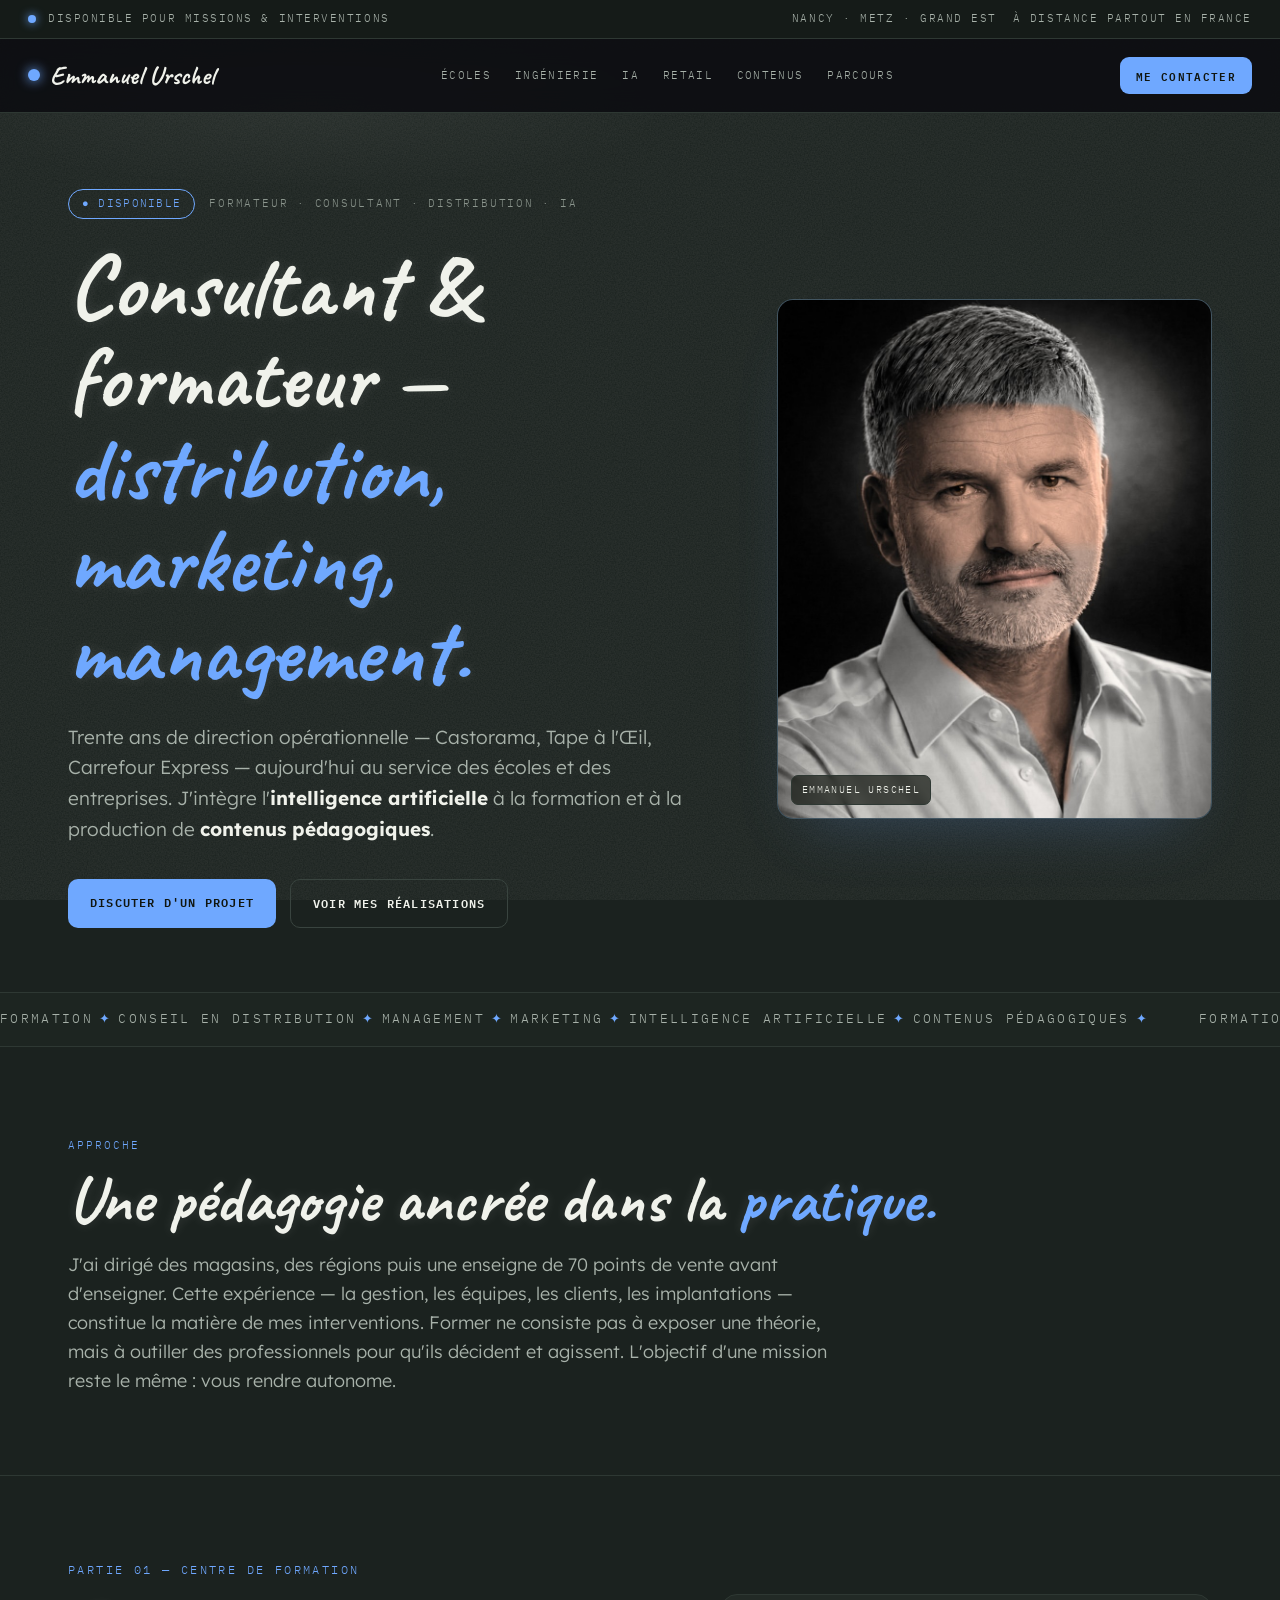
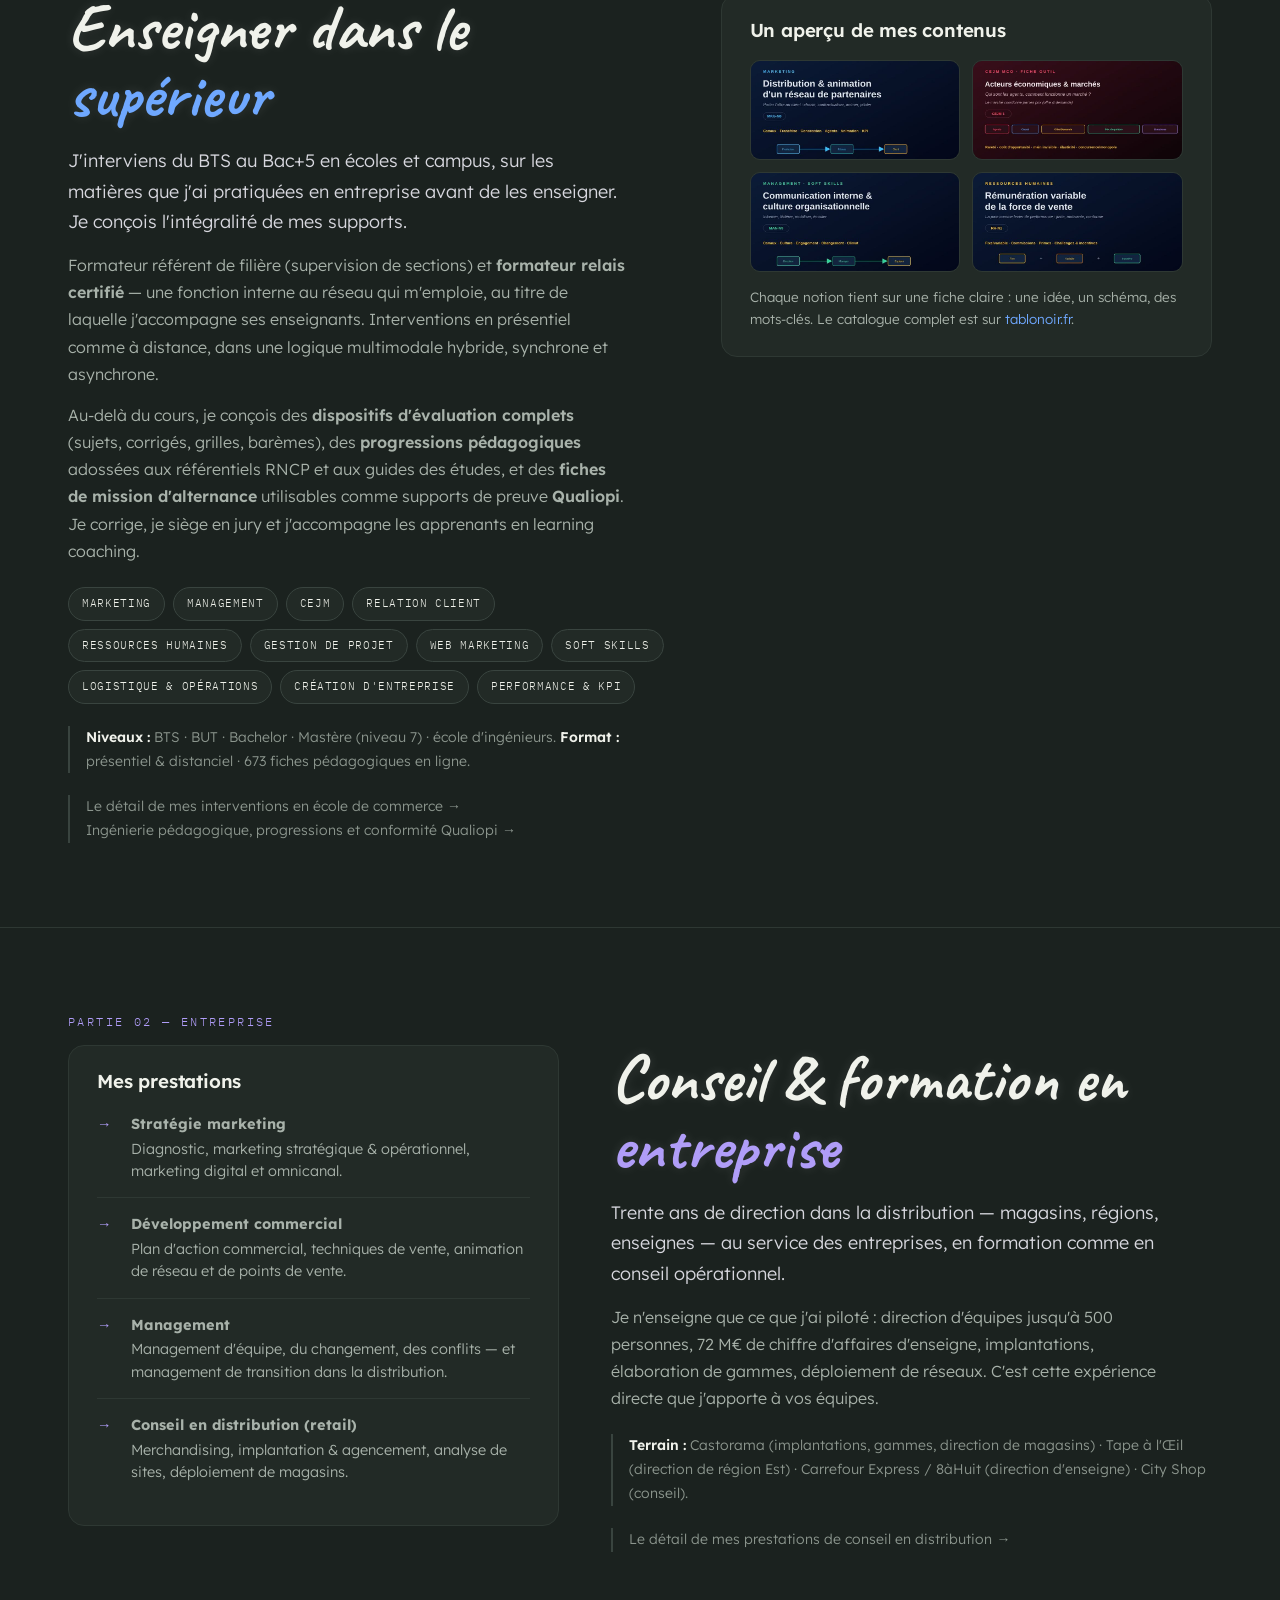
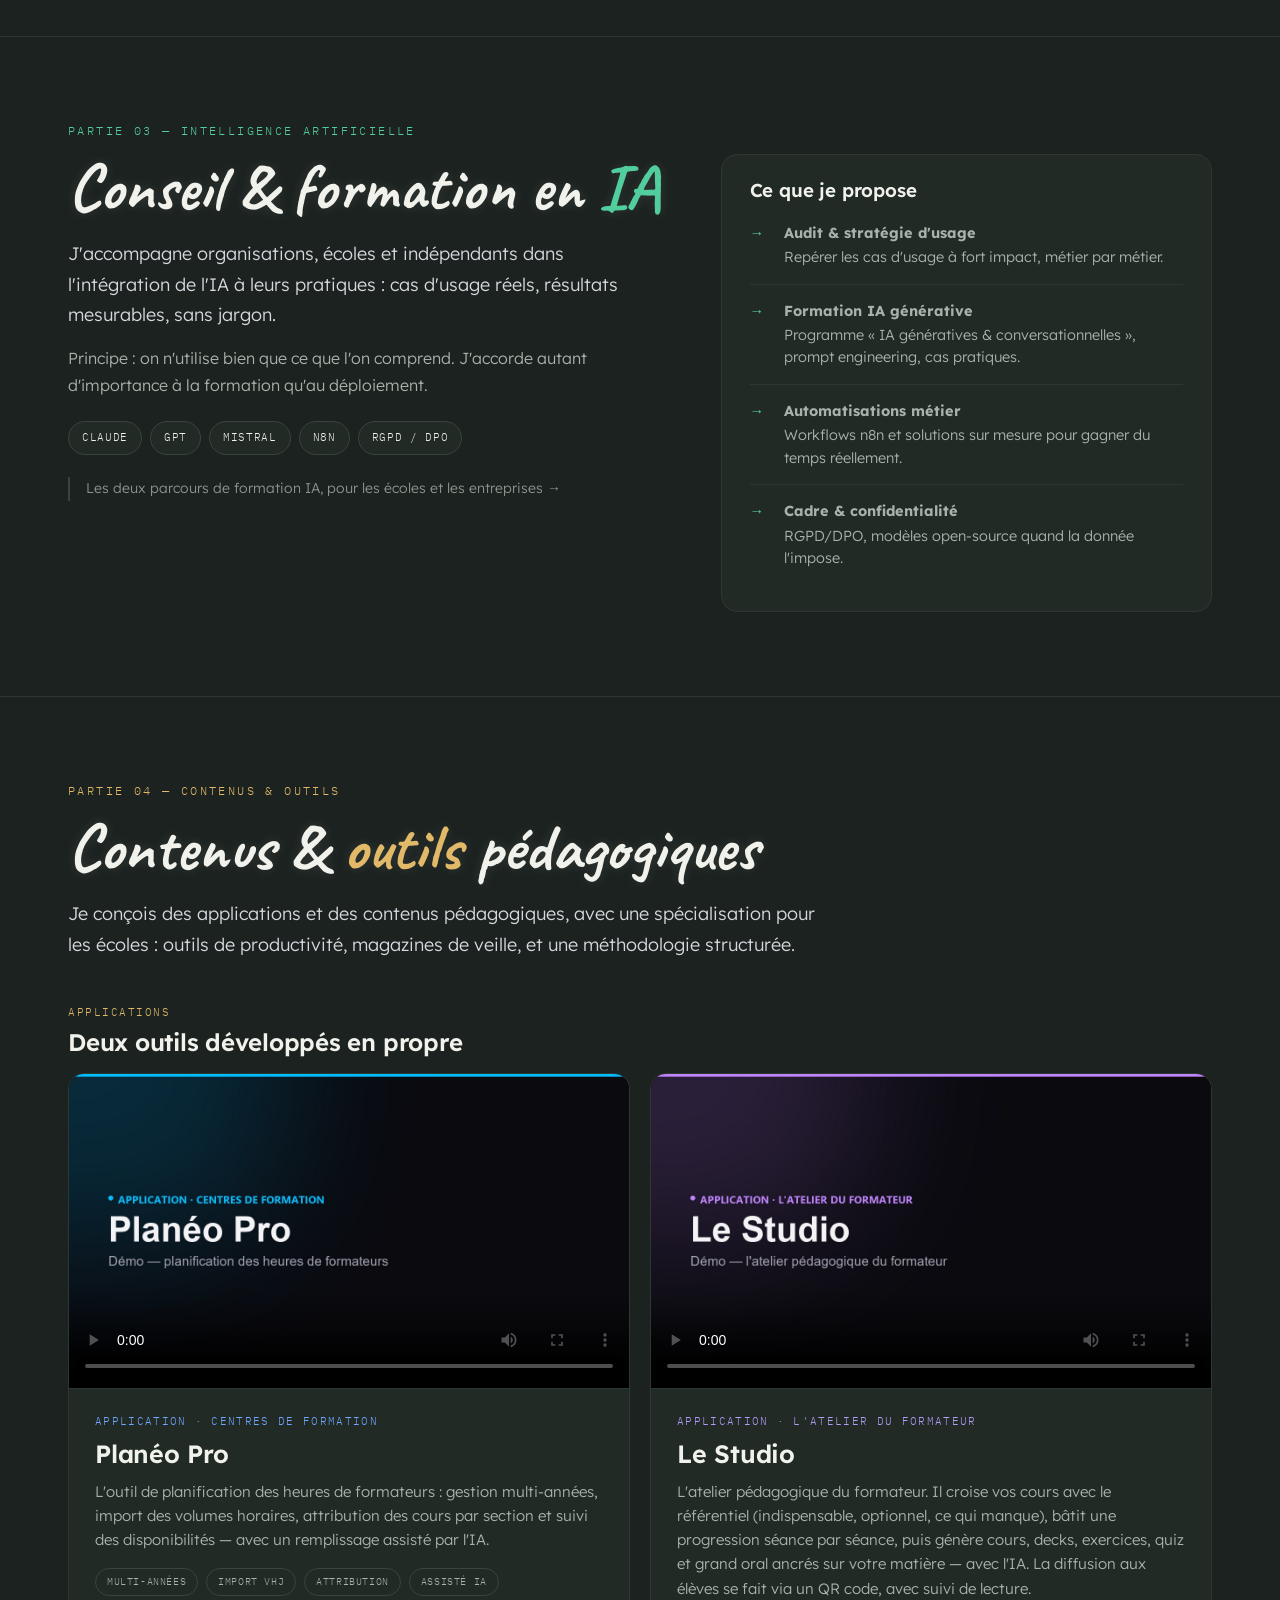
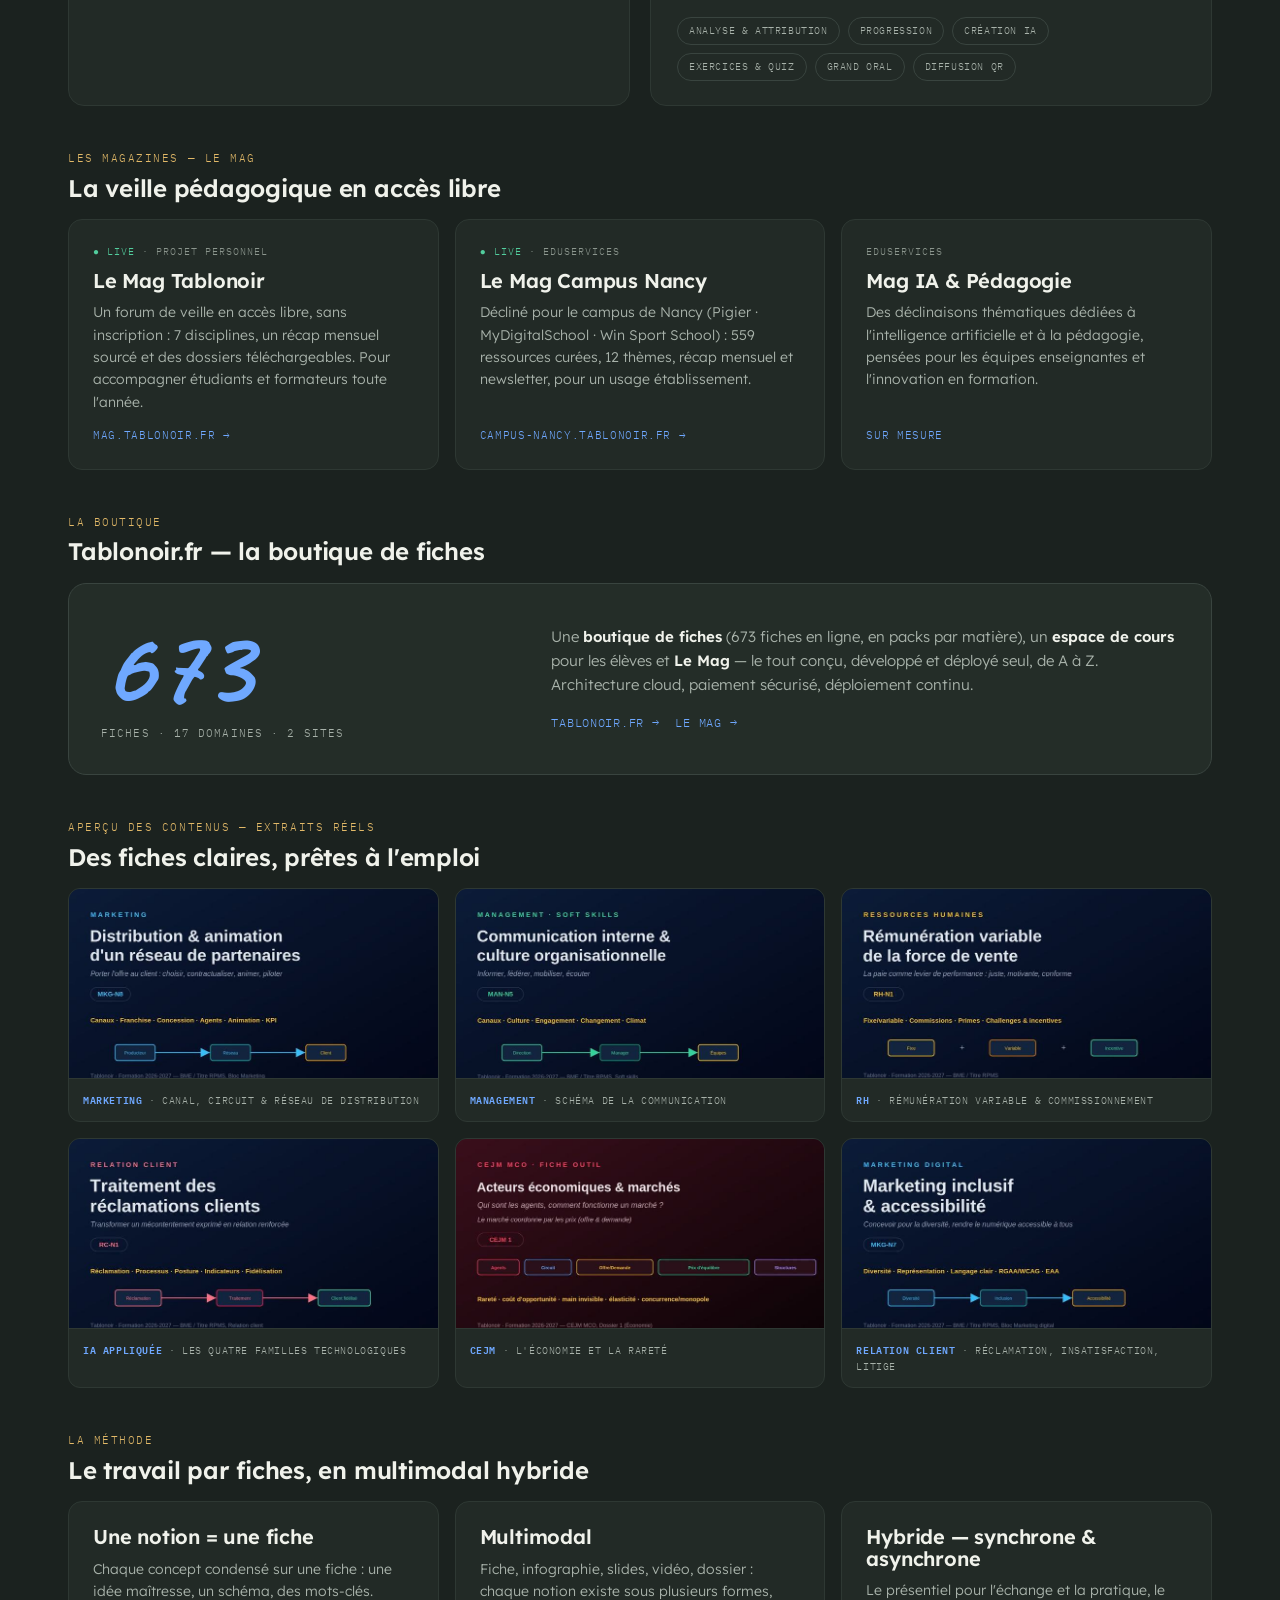
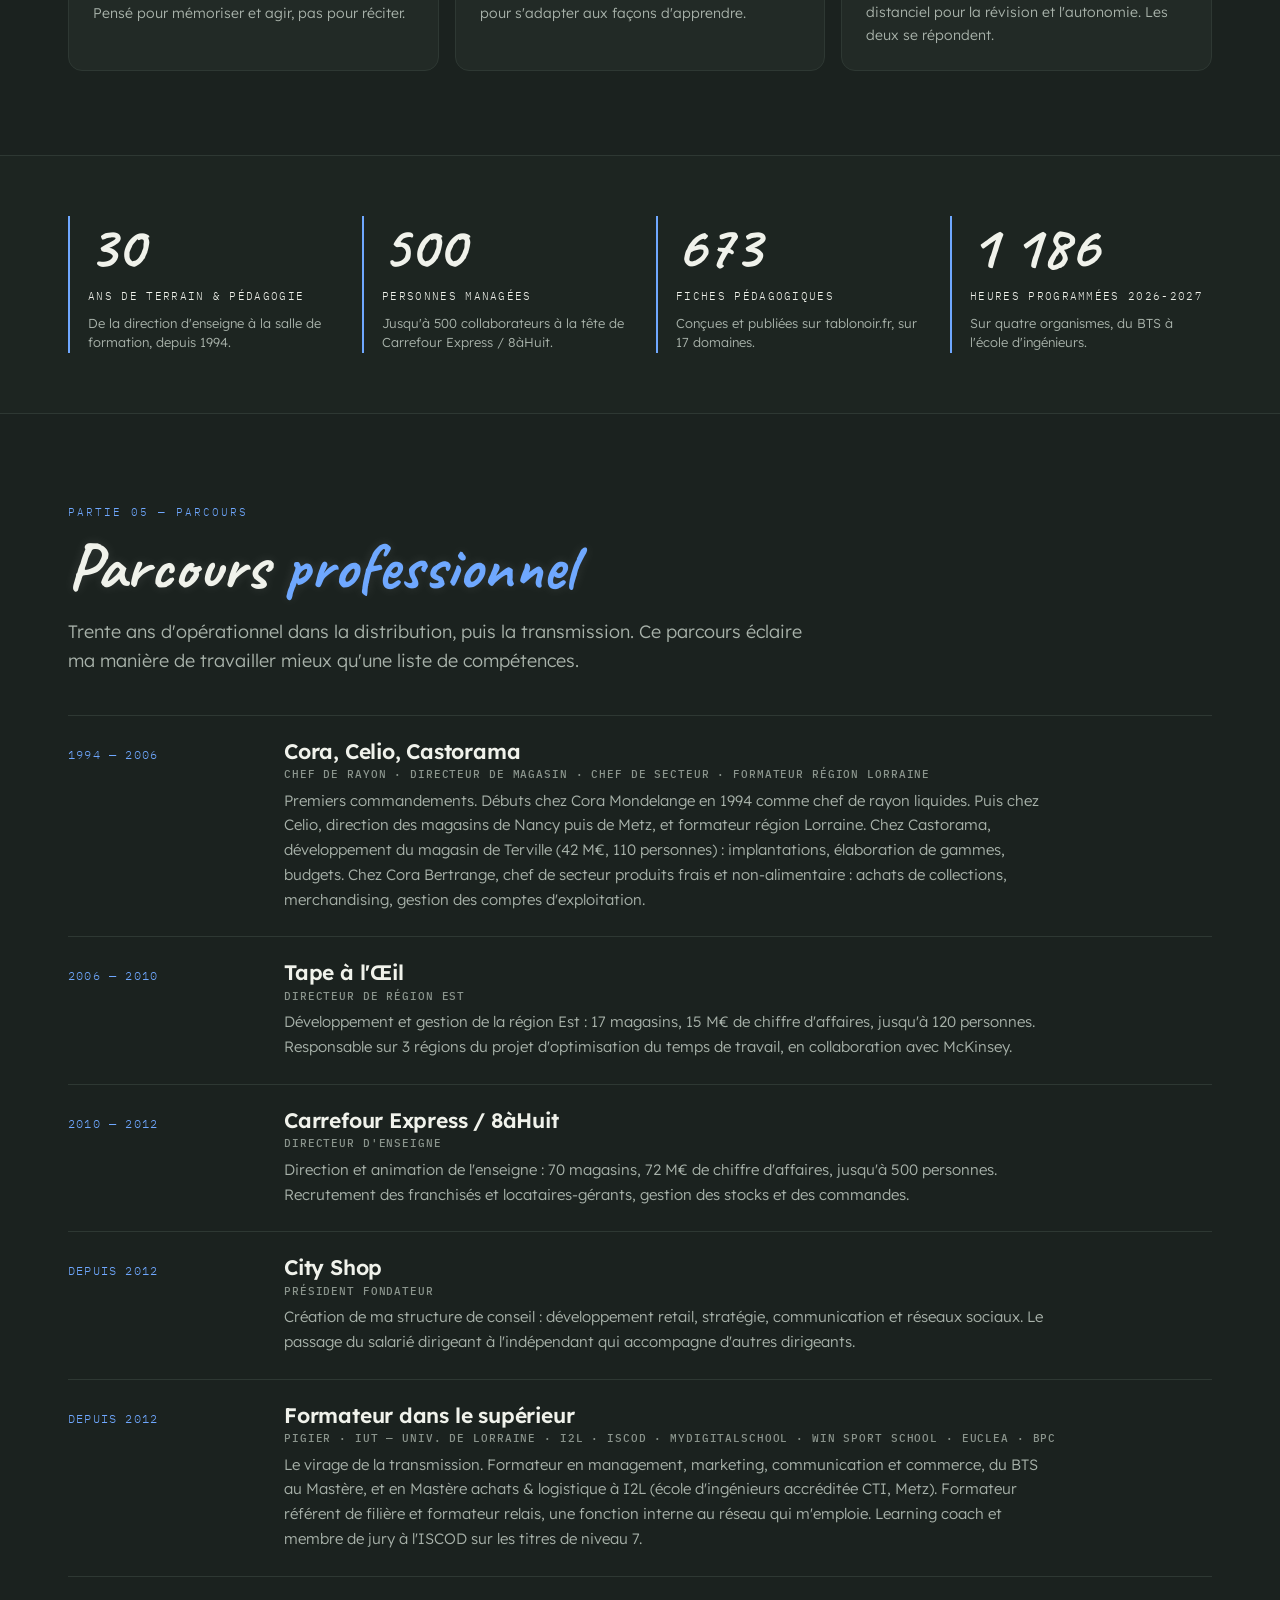
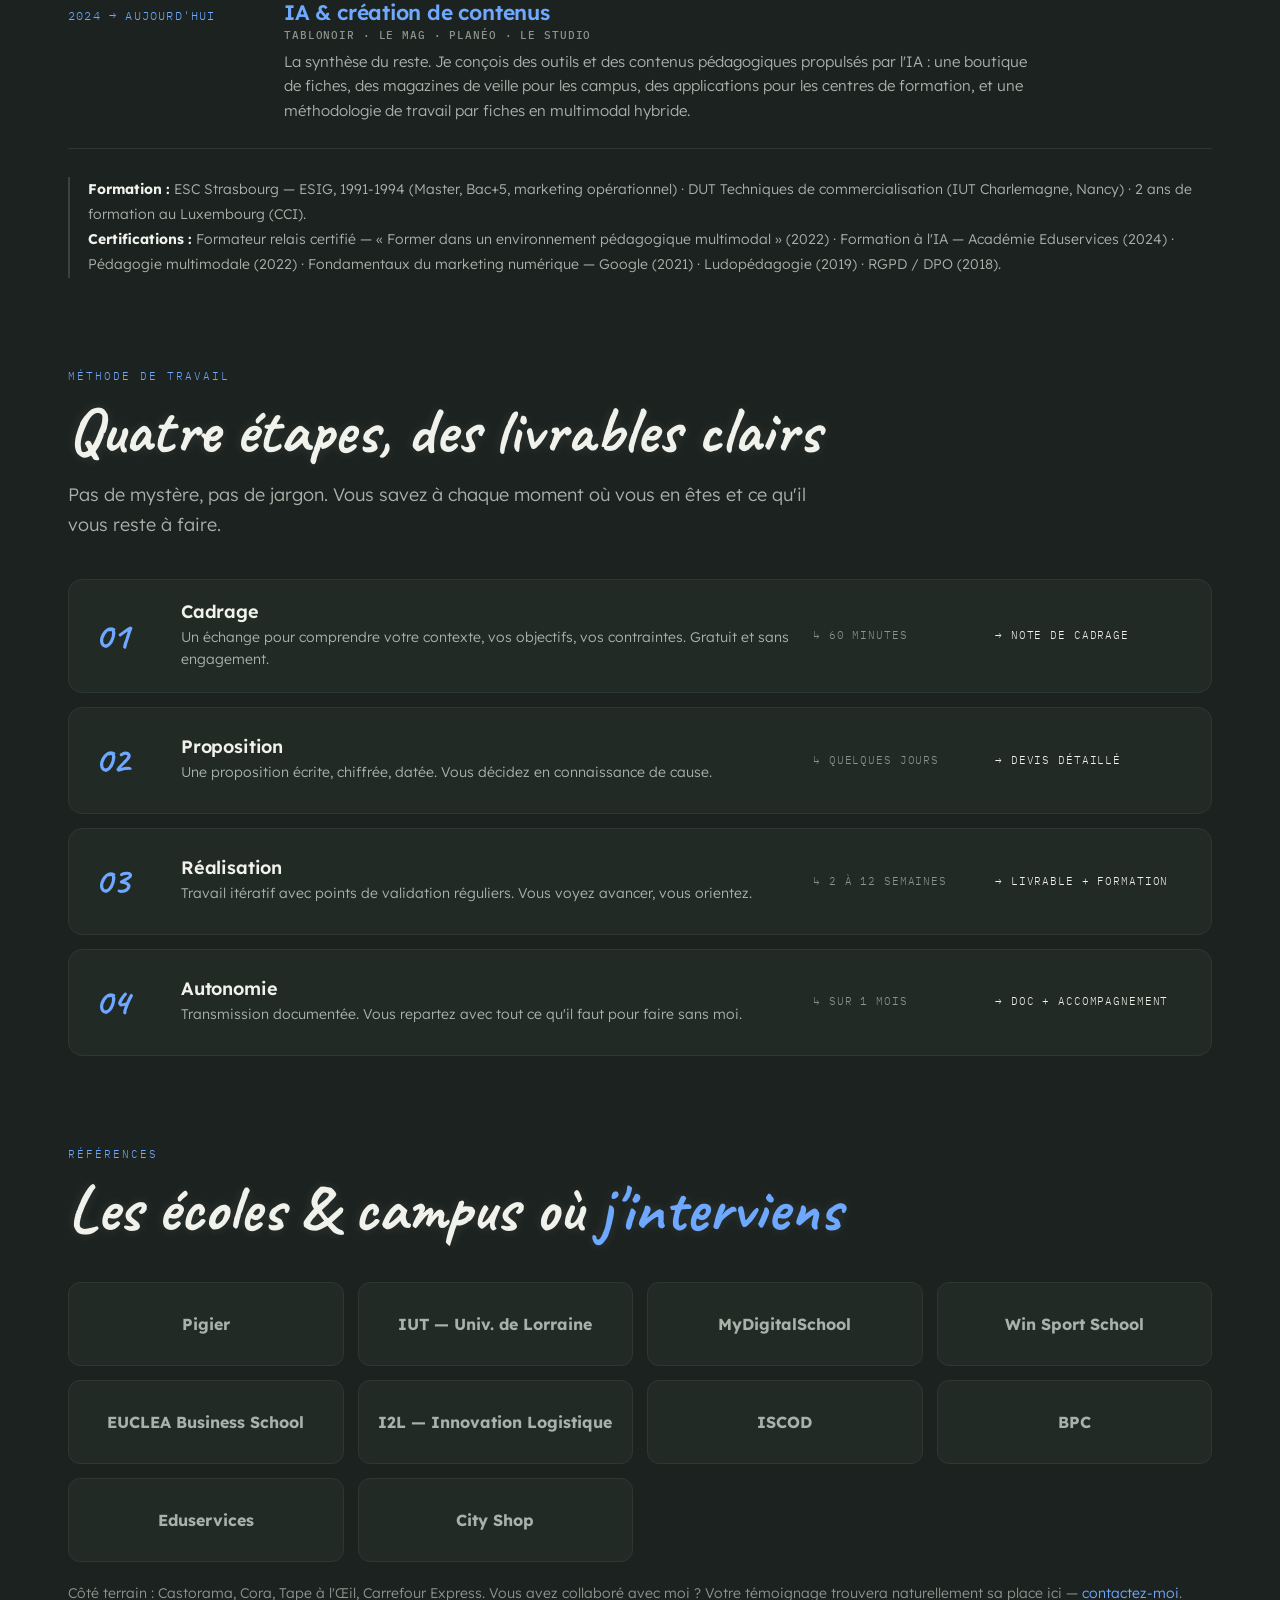
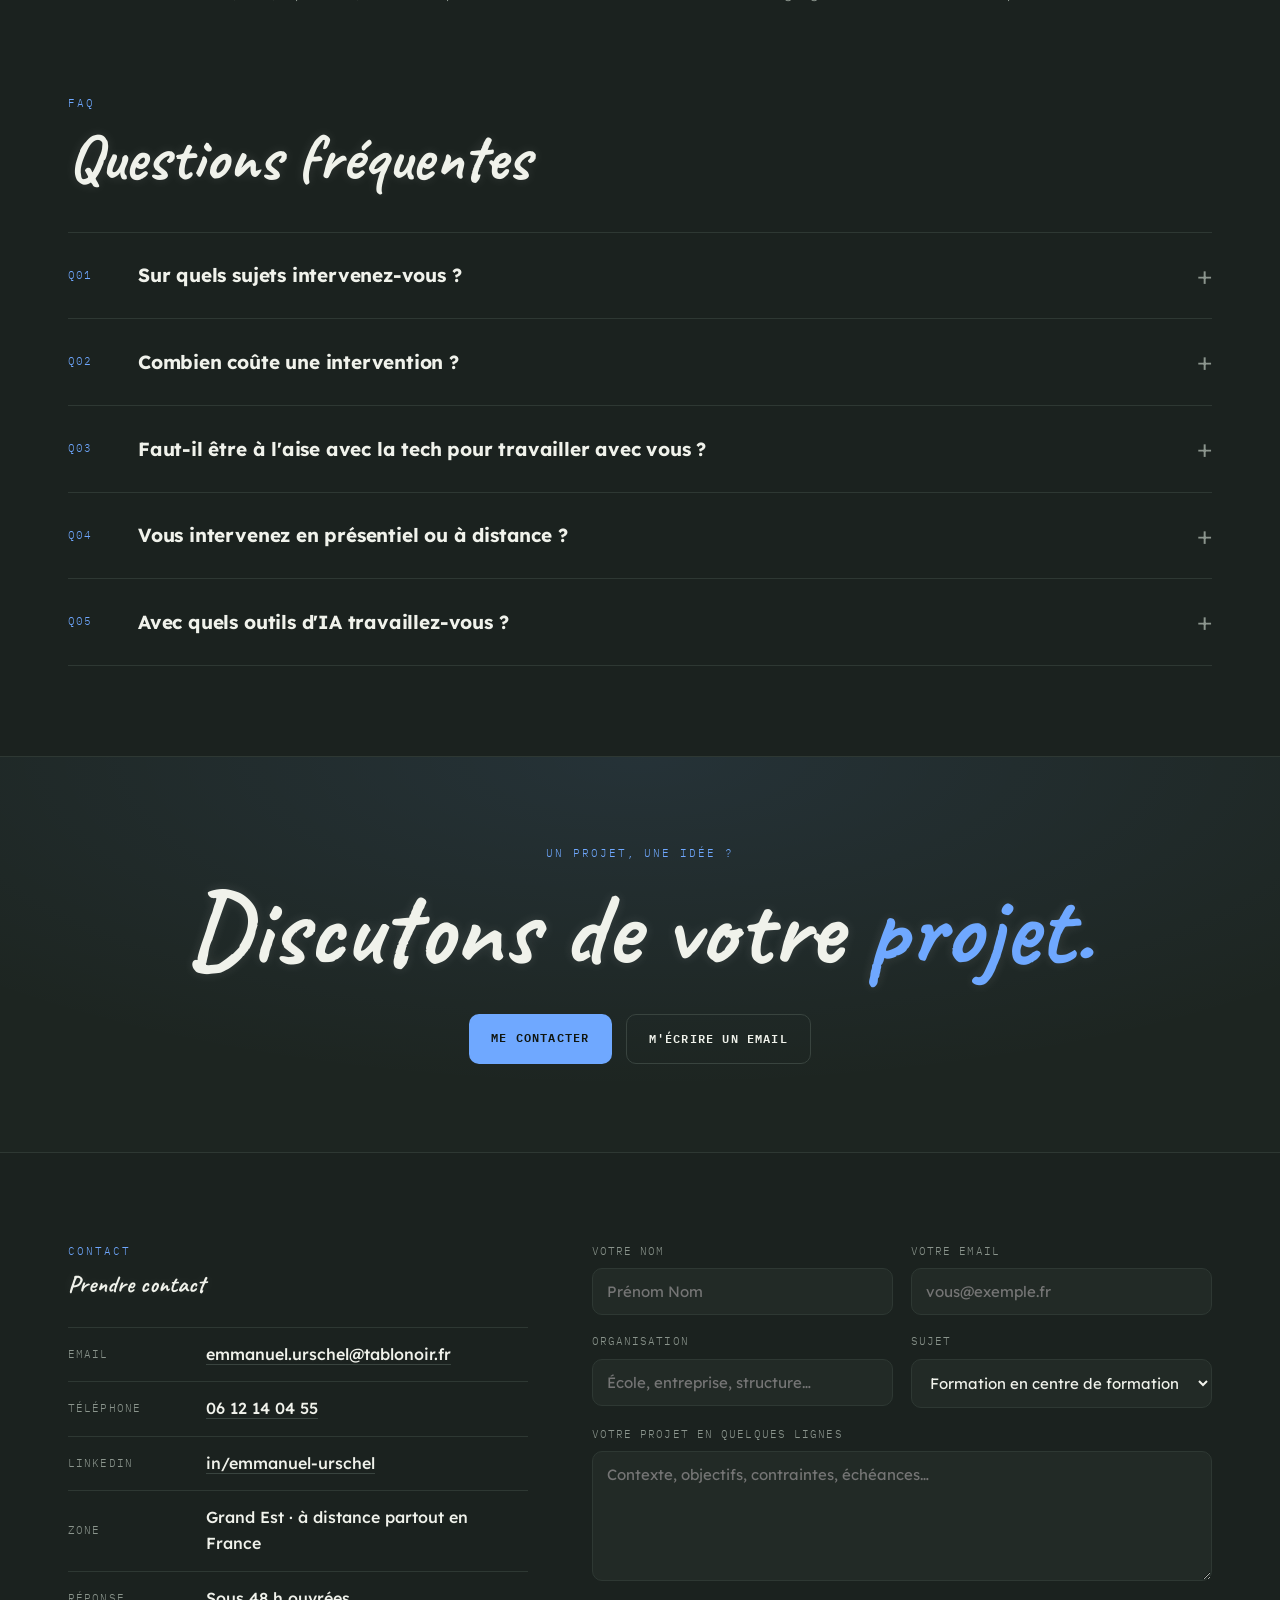
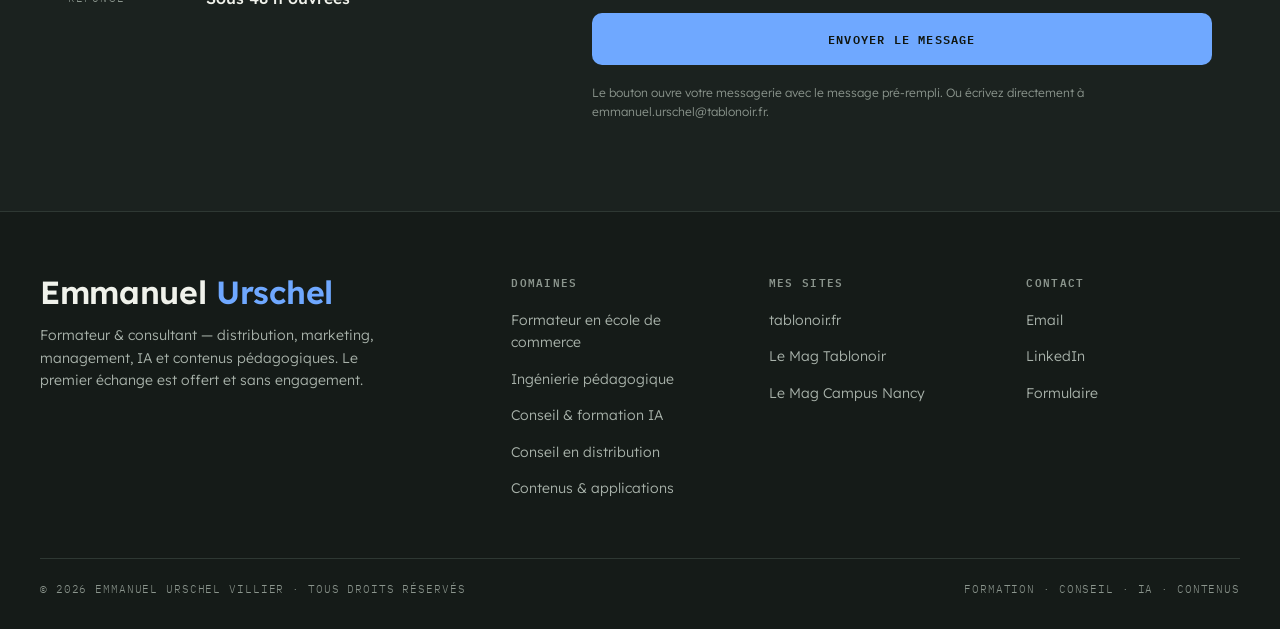
==== commit e10fb645: "Charte Tablonoir v4 (craie sur ardoise), portrait en couleur, nouvelle image d'aperçu Co-Authored-By" ====
--- a/index.html
+++ b/index.html
@@ -26,12 +26,12 @@
 <meta name="twitter:description" content="30 ans de terrain dans la distribution, au service de la formation, du conseil et de la création de contenus.">
 <meta name="twitter:image" content="https://emmanuelurschel.fr/og-image.jpg">
 
-<meta name="theme-color" content="#0a0a0f">
-<link rel="icon" href="data:image/svg+xml,%3Csvg xmlns='http://www.w3.org/2000/svg' viewBox='0 0 100 100'%3E%3Crect width='100' height='100' rx='20' fill='%230a0a0f'/%3E%3Ctext x='50' y='70' font-family='Arial,sans-serif' font-weight='800' font-size='58' fill='%23f4f4f7' text-anchor='middle'%3Eeu%3C/text%3E%3Ccircle cx='80' cy='30' r='9' fill='%2300BFFF'/%3E%3C/svg%3E">
+<meta name="theme-color" content="#1B221F">
+<link rel="icon" href="data:image/svg+xml,%3Csvg xmlns='http://www.w3.org/2000/svg' viewBox='0 0 100 100'%3E%3Crect width='100' height='100' rx='20' fill='%231B221F'/%3E%3Ctext x='50' y='70' font-family='Arial,sans-serif' font-weight='800' font-size='58' fill='%23F0F2EB' text-anchor='middle'%3Eeu%3C/text%3E%3Ccircle cx='80' cy='30' r='9' fill='%236FA8FF'/%3E%3C/svg%3E">
 
 <link rel="preconnect" href="https://fonts.googleapis.com">
 <link rel="preconnect" href="https://fonts.gstatic.com" crossorigin>
-<link href="https://fonts.googleapis.com/css2?family=Host+Grotesk:ital,wght@0,400..800;1,400..600&family=JetBrains+Mono:wght@400;500;600&display=swap" rel="stylesheet">
+<link href="https://fonts.googleapis.com/css2?family=Caveat:wght@600;700&family=Lexend:wght@300;400;500;600;700&family=IBM+Plex+Mono:wght@400;500;600&display=swap" rel="stylesheet">
 
 <script type="application/ld+json">
 {
@@ -134,21 +134,21 @@
 
 <style>
   :root{
-    --bg:#0a0a0f; --bg2:#0d0f16; --panel:#101017; --panel2:#141621; --line:#23232e; --line2:#2e3040;
-    --txt:#f4f4f7; --muted:#a2a2b0; --muted2:#6c6c7a;
-    --cyan:#00BFFF; --violet:#C084FC; --green:#22C55E; --orange:#FFA500; --red:#E12D39;
+    --bg:#1B221F; --bg2:#1D2521; --panel:#222A26; --panel2:#242D28; --line:#2E3833; --line2:#39443F;
+    --txt:#F0F2EB; --muted:#A8B2AA; --muted2:#8B958D;
+    --cyan:#6FA8FF; --violet:#B09DF8; --green:#52CD9D; --orange:#E2B968; --red:#F28E77;
   }
   *{margin:0;padding:0;box-sizing:border-box;}
   html{scroll-behavior:smooth;}
-  body{font-family:"Host Grotesk",-apple-system,BlinkMacSystemFont,"Segoe UI",sans-serif;background:var(--bg);color:var(--txt);line-height:1.6;font-size:16px;overflow-x:hidden;-webkit-font-smoothing:antialiased;}
+  body{font-family:"Lexend",-apple-system,BlinkMacSystemFont,"Segoe UI",sans-serif;background:var(--bg);color:var(--txt);line-height:1.6;font-size:16px;overflow-x:hidden;-webkit-font-smoothing:antialiased;}
   a{color:inherit;text-decoration:none;}
   em{color:var(--muted);font-style:italic;}
-  .mono{font-family:"JetBrains Mono",ui-monospace,monospace;text-transform:uppercase;letter-spacing:.16em;font-size:11px;}
+  .mono{font-family:"IBM Plex Mono",ui-monospace,monospace;text-transform:uppercase;letter-spacing:.16em;font-size:11px;}
   h1,h2,h3,h4{font-weight:800;letter-spacing:-.02em;line-height:1.06;}
-  .lbl{font-family:"JetBrains Mono",monospace;text-transform:uppercase;letter-spacing:.18em;font-size:11px;color:var(--ac,var(--cyan));}
+  .lbl{font-family:"IBM Plex Mono",monospace;text-transform:uppercase;letter-spacing:.18em;font-size:11px;color:var(--ac,var(--cyan));}
   .container{max-width:1200px;margin:0 auto;padding:0 28px;}
 
-  .topbar{background:#06070b;color:var(--muted);padding:10px 28px;display:flex;justify-content:space-between;align-items:center;font-family:"JetBrains Mono",monospace;font-size:11px;text-transform:uppercase;letter-spacing:.14em;border-bottom:1px solid var(--line);}
+  .topbar{background:#151B18;color:var(--muted);padding:10px 28px;display:flex;justify-content:space-between;align-items:center;font-family:"IBM Plex Mono",monospace;font-size:11px;text-transform:uppercase;letter-spacing:.14em;border-bottom:1px solid var(--line);}
   .topbar .left{display:flex;gap:12px;align-items:center;}
   .topbar .dot{width:8px;height:8px;background:var(--cyan);border-radius:50%;box-shadow:0 0 10px var(--cyan);animation:pulse 2.4s infinite;}
   @keyframes pulse{0%,100%{opacity:1;}50%{opacity:.35;}}
@@ -158,33 +158,33 @@
   .brand{display:flex;align-items:center;gap:10px;font-weight:800;font-size:19px;letter-spacing:-.02em;}
   .brand .mk{width:12px;height:12px;border-radius:50%;background:var(--cyan);box-shadow:0 0 12px var(--cyan);}
   .nav .links{display:flex;gap:24px;}
-  .nav .links a{font-family:"JetBrains Mono",monospace;font-size:11px;text-transform:uppercase;letter-spacing:.12em;color:var(--muted);padding:4px 0;transition:color .15s;}
+  .nav .links a{font-family:"IBM Plex Mono",monospace;font-size:11px;text-transform:uppercase;letter-spacing:.12em;color:var(--muted);padding:4px 0;transition:color .15s;}
   .nav .links a:hover{color:var(--cyan);}
-  .nav .cta{font-family:"JetBrains Mono",monospace;font-size:11px;text-transform:uppercase;letter-spacing:.12em;background:var(--cyan);color:#04121a;font-weight:600;padding:10px 16px;border-radius:9px;transition:transform .15s,box-shadow .15s;}
-  .nav .cta:hover{transform:translateY(-1px);box-shadow:0 6px 20px rgba(0,191,255,.3);}
+  .nav .cta{font-family:"IBM Plex Mono",monospace;font-size:11px;text-transform:uppercase;letter-spacing:.12em;background:var(--cyan);color:#10150F;font-weight:600;padding:10px 16px;border-radius:9px;transition:transform .15s,box-shadow .15s;}
+  .nav .cta:hover{transform:translateY(-1px);box-shadow:0 6px 20px rgba(111,168,255,.3);}
   .burger{display:none;background:none;border:none;color:var(--txt);font-size:22px;cursor:pointer;}
 
   .hero{padding:76px 28px 64px;max-width:1200px;margin:0 auto;display:grid;grid-template-columns:1.5fr 1fr;gap:56px;align-items:center;}
   .hero .eyebrow{margin-bottom:22px;display:flex;gap:14px;flex-wrap:wrap;align-items:center;}
-  .badge{font-family:"JetBrains Mono",monospace;font-size:11px;text-transform:uppercase;letter-spacing:.12em;color:var(--cyan);border:1px solid var(--cyan);border-radius:30px;padding:5px 13px;}
+  .badge{font-family:"IBM Plex Mono",monospace;font-size:11px;text-transform:uppercase;letter-spacing:.12em;color:var(--cyan);border:1px solid var(--cyan);border-radius:30px;padding:5px 13px;}
   .hero h1{font-size:clamp(38px,5.4vw,68px);}
   .hero h1 .accent{color:var(--cyan);}
   .hero .sub{font-size:19px;color:var(--muted);margin-top:24px;max-width:620px;line-height:1.62;}
   .hero .sub strong{color:var(--txt);font-weight:700;}
   .hero .cta-row{display:flex;gap:14px;margin-top:34px;flex-wrap:wrap;}
-  .btn{font-family:"JetBrains Mono",monospace;font-size:12px;text-transform:uppercase;letter-spacing:.1em;padding:14px 22px;border-radius:10px;transition:transform .15s,box-shadow .15s,background .15s;font-weight:600;}
-  .btn.primary{background:var(--cyan);color:#04121a;}
-  .btn.primary:hover{transform:translateY(-2px);box-shadow:0 8px 24px rgba(0,191,255,.28);}
+  .btn{font-family:"IBM Plex Mono",monospace;font-size:12px;text-transform:uppercase;letter-spacing:.1em;padding:14px 22px;border-radius:10px;transition:transform .15s,box-shadow .15s,background .15s;font-weight:600;}
+  .btn.primary{background:var(--cyan);color:#10150F;}
+  .btn.primary:hover{transform:translateY(-2px);box-shadow:0 8px 24px rgba(111,168,255,.28);}
   .btn.ghost{border:1px solid var(--line2);color:var(--txt);}
   .btn.ghost:hover{border-color:var(--cyan);color:var(--cyan);}
   .hero .portrait{position:relative;}
-  .hero .portrait img{width:100%;height:520px;object-fit:cover;object-position:center 18%;border-radius:16px;border:1px solid var(--line2);display:block;filter:grayscale(100%) contrast(1.05);}
-  .hero .portrait::after{content:"";position:absolute;inset:0;border-radius:16px;box-shadow:inset 0 0 0 1px rgba(0,191,255,.18), 0 30px 60px -30px rgba(0,191,255,.25);pointer-events:none;}
-  .hero .portrait .cap{position:absolute;left:14px;bottom:14px;font-family:"JetBrains Mono",monospace;font-size:10px;letter-spacing:.14em;text-transform:uppercase;color:var(--txt);background:rgba(6,7,11,.7);backdrop-filter:blur(4px);padding:6px 10px;border-radius:7px;border:1px solid var(--line);}
+  .hero .portrait img{width:100%;height:520px;object-fit:cover;object-position:center 18%;border-radius:16px;border:1px solid var(--line2);display:block;}
+  .hero .portrait::after{content:"";position:absolute;inset:0;border-radius:16px;box-shadow:inset 0 0 0 1px rgba(111,168,255,.18), 0 30px 60px -30px rgba(111,168,255,.25);pointer-events:none;}
+  .hero .portrait .cap{position:absolute;left:14px;bottom:14px;font-family:"IBM Plex Mono",monospace;font-size:10px;letter-spacing:.14em;text-transform:uppercase;color:var(--txt);background:rgba(16,21,15,.7);backdrop-filter:blur(4px);padding:6px 10px;border-radius:7px;border:1px solid var(--line);}
 
   .marquee{background:var(--bg2);border-top:1px solid var(--line);border-bottom:1px solid var(--line);padding:16px 0;overflow:hidden;}
   .marquee-track{display:flex;gap:44px;white-space:nowrap;animation:scroll 38s linear infinite;}
-  .marquee-track .item{font-family:"JetBrains Mono",monospace;font-size:13px;text-transform:uppercase;letter-spacing:.18em;color:var(--muted);}
+  .marquee-track .item{font-family:"IBM Plex Mono",monospace;font-size:13px;text-transform:uppercase;letter-spacing:.18em;color:var(--muted);}
   .marquee-track .star{color:var(--cyan);margin:0 6px;}
   @keyframes scroll{from{transform:translateX(0);}to{transform:translateX(-50%);}}
 
@@ -198,7 +198,7 @@
   /* PART blocks (4 domaines) */
   .part{border-top:1px solid var(--line);}
   .part-inner{max-width:1200px;margin:0 auto;padding:84px 28px;}
-  .part-num{font-family:"JetBrains Mono",monospace;font-size:12px;letter-spacing:.2em;text-transform:uppercase;color:var(--ac);}
+  .part-num{font-family:"IBM Plex Mono",monospace;font-size:12px;letter-spacing:.2em;text-transform:uppercase;color:var(--ac);}
   .part-grid{display:grid;grid-template-columns:1.1fr .9fr;gap:52px;align-items:start;margin-top:14px;}
   .part-grid.rev{grid-template-columns:.9fr 1.1fr;}
   .part h2{font-size:clamp(30px,4.6vw,52px);}
@@ -206,9 +206,9 @@
   .part .lead{font-size:18px;color:#d7d7de;line-height:1.7;margin-top:18px;max-width:560px;}
   .part .lead + .lead{margin-top:14px;font-size:16px;color:var(--muted);}
   .chips{display:flex;flex-wrap:wrap;gap:8px;margin-top:22px;}
-  .chip{font-family:"JetBrains Mono",monospace;font-size:11px;letter-spacing:.06em;text-transform:uppercase;color:var(--txt);border:1px solid var(--line2);border-radius:20px;padding:7px 13px;background:var(--panel);}
+  .chip{font-family:"IBM Plex Mono",monospace;font-size:11px;letter-spacing:.06em;text-transform:uppercase;color:var(--txt);border:1px solid var(--line2);border-radius:20px;padding:7px 13px;background:var(--panel);}
   .panel{background:var(--panel);border:1px solid var(--line);border-radius:16px;padding:26px 28px;}
-  .panel h4{font-family:"JetBrains Mono",monospace;font-size:11px;letter-spacing:.14em;text-transform:uppercase;color:var(--ac);margin-bottom:6px;}
+  .panel h4{font-family:"IBM Plex Mono",monospace;font-size:11px;letter-spacing:.14em;text-transform:uppercase;color:var(--ac);margin-bottom:6px;}
   .plist{list-style:none;margin-top:6px;}
   .plist li{padding:15px 0;border-top:1px solid var(--line);display:grid;grid-template-columns:22px 1fr;gap:12px;align-items:start;}
   .plist li:first-child{border-top:none;}
@@ -226,46 +226,46 @@
   .app{background:var(--panel);border:1px solid var(--line);border-radius:16px;overflow:hidden;display:flex;flex-direction:column;}
   .videoframe{position:relative;aspect-ratio:16/9;background:#05070c;border-bottom:1px solid var(--line);cursor:pointer;overflow:hidden;}
   .videoframe .vf-poster{position:absolute;inset:0;width:100%;height:100%;object-fit:cover;display:block;}
-  .videoframe .vf-play{position:absolute;top:50%;left:50%;transform:translate(-50%,-50%);width:64px;height:64px;border-radius:50%;border:3px solid var(--ac,var(--cyan));background:rgba(6,7,11,.35);color:var(--ac,var(--cyan));display:flex;align-items:center;justify-content:center;font-size:22px;padding-left:5px;transition:transform .15s;}
+  .videoframe .vf-play{position:absolute;top:50%;left:50%;transform:translate(-50%,-50%);width:64px;height:64px;border-radius:50%;border:3px solid var(--ac,var(--cyan));background:rgba(16,21,15,.35);color:var(--ac,var(--cyan));display:flex;align-items:center;justify-content:center;font-size:22px;padding-left:5px;transition:transform .15s;}
   .videoframe:hover .vf-play{transform:translate(-50%,-50%) scale(1.08);}
-  .videoframe .vf-note{position:absolute;left:0;right:0;bottom:0;padding:9px 12px;font-family:"JetBrains Mono",monospace;font-size:10px;letter-spacing:.1em;text-transform:uppercase;color:var(--muted);background:rgba(6,7,11,.72);display:none;}
+  .videoframe .vf-note{position:absolute;left:0;right:0;bottom:0;padding:9px 12px;font-family:"IBM Plex Mono",monospace;font-size:10px;letter-spacing:.1em;text-transform:uppercase;color:var(--muted);background:rgba(16,21,15,.72);display:none;}
   .videoframe.err .vf-note{display:block;} .videoframe.err .vf-play{opacity:.35;}
   .videoframe .vf-video{position:absolute;inset:0;width:100%;height:100%;object-fit:cover;background:#000;z-index:2;}
   .videoframe .appvid{position:absolute;inset:0;width:100%;height:100%;object-fit:cover;background:#000;display:block;}
   .app .body{padding:24px 26px;}
-  .app .kick{font-family:"JetBrains Mono",monospace;font-size:11px;letter-spacing:.12em;text-transform:uppercase;color:var(--ac);}
+  .app .kick{font-family:"IBM Plex Mono",monospace;font-size:11px;letter-spacing:.12em;text-transform:uppercase;color:var(--ac);}
   .app h3{font-size:25px;margin:10px 0 12px;}
   .app p{color:var(--muted);font-size:15px;line-height:1.62;}
   .app .feat{display:flex;flex-wrap:wrap;gap:8px;margin-top:16px;}
-  .app .feat span{font-family:"JetBrains Mono",monospace;font-size:10px;letter-spacing:.06em;text-transform:uppercase;color:var(--muted);border:1px solid var(--line2);border-radius:20px;padding:5px 11px;}
+  .app .feat span{font-family:"IBM Plex Mono",monospace;font-size:10px;letter-spacing:.06em;text-transform:uppercase;color:var(--muted);border:1px solid var(--line2);border-radius:20px;padding:5px 11px;}
 
   .subhead{margin:44px 0 18px;}
-  .subhead .k{font-family:"JetBrains Mono",monospace;font-size:11px;letter-spacing:.14em;text-transform:uppercase;color:var(--ac);}
+  .subhead .k{font-family:"IBM Plex Mono",monospace;font-size:11px;letter-spacing:.14em;text-transform:uppercase;color:var(--ac);}
   .subhead h3{font-size:24px;margin-top:8px;}
 
   .cards3{display:grid;grid-template-columns:repeat(3,1fr);gap:16px;}
   .rcard{background:var(--panel);border:1px solid var(--line);border-radius:14px;padding:24px;transition:transform .18s,border-color .18s;display:flex;flex-direction:column;}
   .rcard:hover{transform:translateY(-4px);border-color:var(--ac,var(--cyan));}
-  .rcard .meta{font-family:"JetBrains Mono",monospace;font-size:10px;letter-spacing:.1em;text-transform:uppercase;color:var(--muted2);margin-bottom:10px;}
+  .rcard .meta{font-family:"IBM Plex Mono",monospace;font-size:10px;letter-spacing:.1em;text-transform:uppercase;color:var(--muted2);margin-bottom:10px;}
   .rcard .meta .live{color:var(--green);}
   .rcard h4{font-size:20px;margin-bottom:10px;}
   .rcard p{color:var(--muted);font-size:14px;line-height:1.6;flex:1;}
-  .rcard .go{font-family:"JetBrains Mono",monospace;font-size:11px;letter-spacing:.06em;text-transform:uppercase;color:var(--ac,var(--cyan));margin-top:14px;}
+  .rcard .go{font-family:"IBM Plex Mono",monospace;font-size:11px;letter-spacing:.06em;text-transform:uppercase;color:var(--ac,var(--cyan));margin-top:14px;}
 
   .gallery{display:grid;grid-template-columns:repeat(3,1fr);gap:16px;margin-top:8px;}
   .gitem{border:1px solid var(--line);border-radius:12px;overflow:hidden;background:var(--panel);transition:transform .18s,border-color .18s;}
   .gitem:hover{transform:translateY(-3px);border-color:var(--cyan);}
   .gitem img{width:100%;height:190px;object-fit:cover;display:block;border-bottom:1px solid var(--line);}
-  .gitem .cap{padding:12px 14px;font-family:"JetBrains Mono",monospace;font-size:10px;letter-spacing:.06em;text-transform:uppercase;color:var(--muted);}
+  .gitem .cap{padding:12px 14px;font-family:"IBM Plex Mono",monospace;font-size:10px;letter-spacing:.06em;text-transform:uppercase;color:var(--muted);}
   .gitem .cap b{color:var(--cyan);font-weight:600;}
 
   .boutique{display:grid;grid-template-columns:.8fr 1.2fr;gap:32px;align-items:center;background:var(--panel2);border:1px solid var(--line2);border-radius:18px;padding:32px;margin-top:8px;}
   .boutique .bignum .n{font-size:clamp(64px,9vw,110px);font-weight:800;color:var(--cyan);letter-spacing:-.04em;line-height:.9;}
-  .boutique .bignum .s{font-family:"JetBrains Mono",monospace;font-size:11px;letter-spacing:.1em;text-transform:uppercase;color:var(--muted);margin-top:10px;}
+  .boutique .bignum .s{font-family:"IBM Plex Mono",monospace;font-size:11px;letter-spacing:.1em;text-transform:uppercase;color:var(--muted);margin-top:10px;}
   .boutique p{color:var(--muted);font-size:15px;line-height:1.62;}
   .boutique p strong{color:var(--txt);}
   .boutique .links{margin-top:16px;display:flex;gap:16px;flex-wrap:wrap;}
-  .boutique .links a{font-family:"JetBrains Mono",monospace;font-size:12px;letter-spacing:.06em;text-transform:uppercase;color:var(--cyan);border-bottom:1px solid transparent;}
+  .boutique .links a{font-family:"IBM Plex Mono",monospace;font-size:12px;letter-spacing:.06em;text-transform:uppercase;color:var(--cyan);border-bottom:1px solid transparent;}
   .boutique .links a:hover{border-bottom-color:var(--cyan);}
 
   /* stats */
@@ -273,15 +273,15 @@
   .stats-inner{max-width:1200px;margin:0 auto;padding:60px 28px;display:grid;grid-template-columns:repeat(4,1fr);gap:32px;}
   .stat{border-left:2px solid var(--cyan);padding-left:18px;}
   .stat .v{font-size:clamp(42px,5vw,62px);font-weight:800;letter-spacing:-.03em;line-height:1;}
-  .stat .k{font-family:"JetBrains Mono",monospace;font-size:11px;letter-spacing:.12em;text-transform:uppercase;color:var(--txt);margin-top:10px;}
+  .stat .k{font-family:"IBM Plex Mono",monospace;font-size:11px;letter-spacing:.12em;text-transform:uppercase;color:var(--txt);margin-top:10px;}
   .stat .note{font-size:13px;color:var(--muted);margin-top:8px;line-height:1.5;}
 
   /* timeline */
   .timeline{border-top:1px solid var(--line);}
   .tl{display:grid;grid-template-columns:180px 1fr;gap:36px;padding:24px 0;border-bottom:1px solid var(--line);}
-  .tl .period{font-family:"JetBrains Mono",monospace;font-size:12px;letter-spacing:.1em;text-transform:uppercase;color:var(--cyan);padding-top:5px;}
+  .tl .period{font-family:"IBM Plex Mono",monospace;font-size:12px;letter-spacing:.1em;text-transform:uppercase;color:var(--cyan);padding-top:5px;}
   .tl h3{font-size:21px;}
-  .tl h3 small{display:block;font-family:"JetBrains Mono",monospace;font-size:11px;font-weight:500;letter-spacing:.08em;color:var(--muted2);margin-top:7px;text-transform:uppercase;}
+  .tl h3 small{display:block;font-family:"IBM Plex Mono",monospace;font-size:11px;font-weight:500;letter-spacing:.08em;color:var(--muted2);margin-top:7px;text-transform:uppercase;}
   .tl p{color:var(--muted);font-size:15px;line-height:1.65;max-width:760px;margin-top:8px;}
   .tl.now h3{color:var(--cyan);}
   .tl-foot{margin-top:28px;font-size:14px;color:var(--muted);border-left:2px solid var(--line2);padding-left:18px;line-height:1.8;}
@@ -293,7 +293,7 @@
   .step .nb{font-size:38px;font-weight:800;color:var(--cyan);letter-spacing:-.03em;}
   .step h3{font-size:18px;margin-bottom:6px;}
   .step .desc{font-size:14px;color:var(--muted);line-height:1.55;}
-  .step .dur,.step .del{font-family:"JetBrains Mono",monospace;font-size:11px;letter-spacing:.08em;text-transform:uppercase;}
+  .step .dur,.step .del{font-family:"IBM Plex Mono",monospace;font-size:11px;letter-spacing:.08em;text-transform:uppercase;}
   .step .dur{color:var(--muted2);} .step .del{color:var(--txt);}
 
   /* partners */
@@ -308,14 +308,14 @@
   .faq-item{border-bottom:1px solid var(--line);padding:22px 0;}
   .faq-item summary{list-style:none;display:grid;grid-template-columns:52px 1fr 34px;gap:18px;align-items:center;cursor:pointer;}
   .faq-item summary::-webkit-details-marker{display:none;}
-  .faq-item .qn{font-family:"JetBrains Mono",monospace;font-size:11px;letter-spacing:.1em;color:var(--cyan);}
+  .faq-item .qn{font-family:"IBM Plex Mono",monospace;font-size:11px;letter-spacing:.1em;color:var(--cyan);}
   .faq-item .q{font-size:19px;font-weight:700;letter-spacing:-.01em;}
   .faq-item .tg{font-size:26px;color:var(--muted2);text-align:right;transition:transform .2s;}
   .faq-item[open] .tg{transform:rotate(45deg);color:var(--cyan);}
   .faq-item .a{padding:16px 0 0 70px;color:var(--muted);font-size:15.5px;line-height:1.7;max-width:860px;}
 
   /* cta */
-  .cta-band{border-top:1px solid var(--line);border-bottom:1px solid var(--line);background:radial-gradient(120% 140% at 50% 0%, rgba(0,191,255,.10), transparent 60%),var(--bg2);}
+  .cta-band{border-top:1px solid var(--line);border-bottom:1px solid var(--line);background:radial-gradient(120% 140% at 50% 0%, rgba(111,168,255,.10), transparent 60%),var(--bg2);}
   .cta-inner{max-width:1200px;margin:0 auto;padding:88px 28px;text-align:center;}
   .cta-inner h2{font-size:clamp(38px,7vw,84px);}
   .cta-inner h2 .accent{color:var(--cyan);}
@@ -326,29 +326,29 @@
   .contact h2{font-size:clamp(32px,4.6vw,52px);}
   .info{margin-top:30px;}
   .info-row{display:grid;grid-template-columns:120px 1fr;gap:18px;padding:14px 0;border-top:1px solid var(--line);align-items:center;}
-  .info-row .k{font-family:"JetBrains Mono",monospace;font-size:11px;letter-spacing:.1em;text-transform:uppercase;color:var(--muted2);}
+  .info-row .k{font-family:"IBM Plex Mono",monospace;font-size:11px;letter-spacing:.1em;text-transform:uppercase;color:var(--muted2);}
   .info-row .v{font-weight:500;word-break:break-word;}
   .info-row .v a{border-bottom:1px solid var(--line2);}
   .info-row .v a:hover{color:var(--cyan);border-bottom-color:var(--cyan);}
   .form{display:grid;gap:18px;}
   .form .row{display:grid;grid-template-columns:1fr 1fr;gap:18px;}
-  .form label{display:block;font-family:"JetBrains Mono",monospace;font-size:11px;letter-spacing:.1em;text-transform:uppercase;color:var(--muted2);margin-bottom:8px;}
+  .form label{display:block;font-family:"IBM Plex Mono",monospace;font-size:11px;letter-spacing:.1em;text-transform:uppercase;color:var(--muted2);margin-bottom:8px;}
   .form input,.form select,.form textarea{width:100%;padding:13px 14px;border:1px solid var(--line);background:var(--panel);color:var(--txt);border-radius:10px;font-family:inherit;font-size:15px;transition:border-color .15s;}
   .form input:focus,.form select:focus,.form textarea:focus{outline:none;border-color:var(--cyan);}
   .form textarea{min-height:130px;resize:vertical;}
-  .form button{margin-top:6px;padding:16px 26px;background:var(--cyan);color:#04121a;border:none;border-radius:10px;font-family:"JetBrains Mono",monospace;font-size:12px;letter-spacing:.1em;text-transform:uppercase;font-weight:600;cursor:pointer;transition:transform .15s,box-shadow .15s;}
-  .form button:hover{transform:translateY(-2px);box-shadow:0 8px 24px rgba(0,191,255,.28);}
+  .form button{margin-top:6px;padding:16px 26px;background:var(--cyan);color:#10150F;border:none;border-radius:10px;font-family:"IBM Plex Mono",monospace;font-size:12px;letter-spacing:.1em;text-transform:uppercase;font-weight:600;cursor:pointer;transition:transform .15s,box-shadow .15s;}
+  .form button:hover{transform:translateY(-2px);box-shadow:0 8px 24px rgba(111,168,255,.28);}
   .form .hint{font-size:12px;color:var(--muted2);}
 
-  footer{background:#06070b;border-top:1px solid var(--line);padding:64px 28px 30px;}
+  footer{background:#151B18;border-top:1px solid var(--line);padding:64px 28px 30px;}
   .footer-grid{max-width:1200px;margin:0 auto;display:grid;grid-template-columns:2fr 1fr 1fr 1fr;gap:44px;}
   .footer-grid h3{font-size:32px;}
   .footer-grid h3 .accent{color:var(--cyan);}
   .footer-grid p{color:var(--muted);font-size:14px;margin-top:14px;max-width:340px;}
-  .footer-col h4{font-family:"JetBrains Mono",monospace;font-size:11px;letter-spacing:.12em;text-transform:uppercase;color:var(--muted2);margin-bottom:14px;}
+  .footer-col h4{font-family:"IBM Plex Mono",monospace;font-size:11px;letter-spacing:.12em;text-transform:uppercase;color:var(--muted2);margin-bottom:14px;}
   .footer-col a{display:block;color:var(--muted);font-size:14px;padding:7px 0;transition:color .15s;}
   .footer-col a:hover{color:var(--cyan);}
-  .footer-bottom{max-width:1200px;margin:52px auto 0;padding-top:22px;border-top:1px solid var(--line);display:flex;justify-content:space-between;gap:14px;flex-wrap:wrap;font-family:"JetBrains Mono",monospace;font-size:11px;letter-spacing:.08em;text-transform:uppercase;color:var(--muted2);}
+  .footer-bottom{max-width:1200px;margin:52px auto 0;padding-top:22px;border-top:1px solid var(--line);display:flex;justify-content:space-between;gap:14px;flex-wrap:wrap;font-family:"IBM Plex Mono",monospace;font-size:11px;letter-spacing:.08em;text-transform:uppercase;color:var(--muted2);}
 
   @media (max-width:960px){
     .nav .links{display:none;}
@@ -371,6 +371,17 @@
     .stats-inner,.logos,.cards3,.gallery,.footer-grid{grid-template-columns:1fr;}
     .topbar .right span:nth-child(1){display:none;}
   }
+
+  /* Charte Tablonoir v4 « craie sur ardoise » */
+  body{font-weight:300;background-color:var(--bg);background-image:radial-gradient(ellipse 48% 15% at 24% 12%, rgba(240,242,235,.045), transparent 60%),url("data:image/svg+xml,%3Csvg xmlns='http://www.w3.org/2000/svg' width='280' height='280'%3E%3Cfilter id='n'%3E%3CfeTurbulence type='fractalNoise' baseFrequency='0.72' numOctaves='3' seed='11'/%3E%3CfeColorMatrix values='0 0 0 0 1  0 0 0 0 1  0 0 0 0 0.95  0 0 0 0.08 0'/%3E%3C/filter%3E%3Crect width='280' height='280' filter='url(%23n)'/%3E%3C/svg%3E");background-attachment:fixed;}
+  h1,h2{font-family:"Caveat",cursive;font-weight:700;letter-spacing:0;line-height:1.02;text-shadow:0 0 12px rgba(240,242,235,.12);}
+  .head h2,.part h2,.contact h2{font-size:clamp(40px,5.8vw,66px);}
+  .cta-inner h2{font-size:clamp(48px,8.5vw,104px);}
+  h3,h4{font-weight:600;letter-spacing:-.01em;}
+  .hero h1{font-size:clamp(52px,7vw,92px);}
+  .brand{font-family:"Caveat",cursive;font-weight:700;font-size:26px;letter-spacing:0;}
+  .boutique .bignum .n,.stat .v,.step .nb{font-family:"Caveat",cursive;font-weight:700;letter-spacing:0;}
+  strong,b{font-weight:600;}
 </style>
 </head>
 <body>
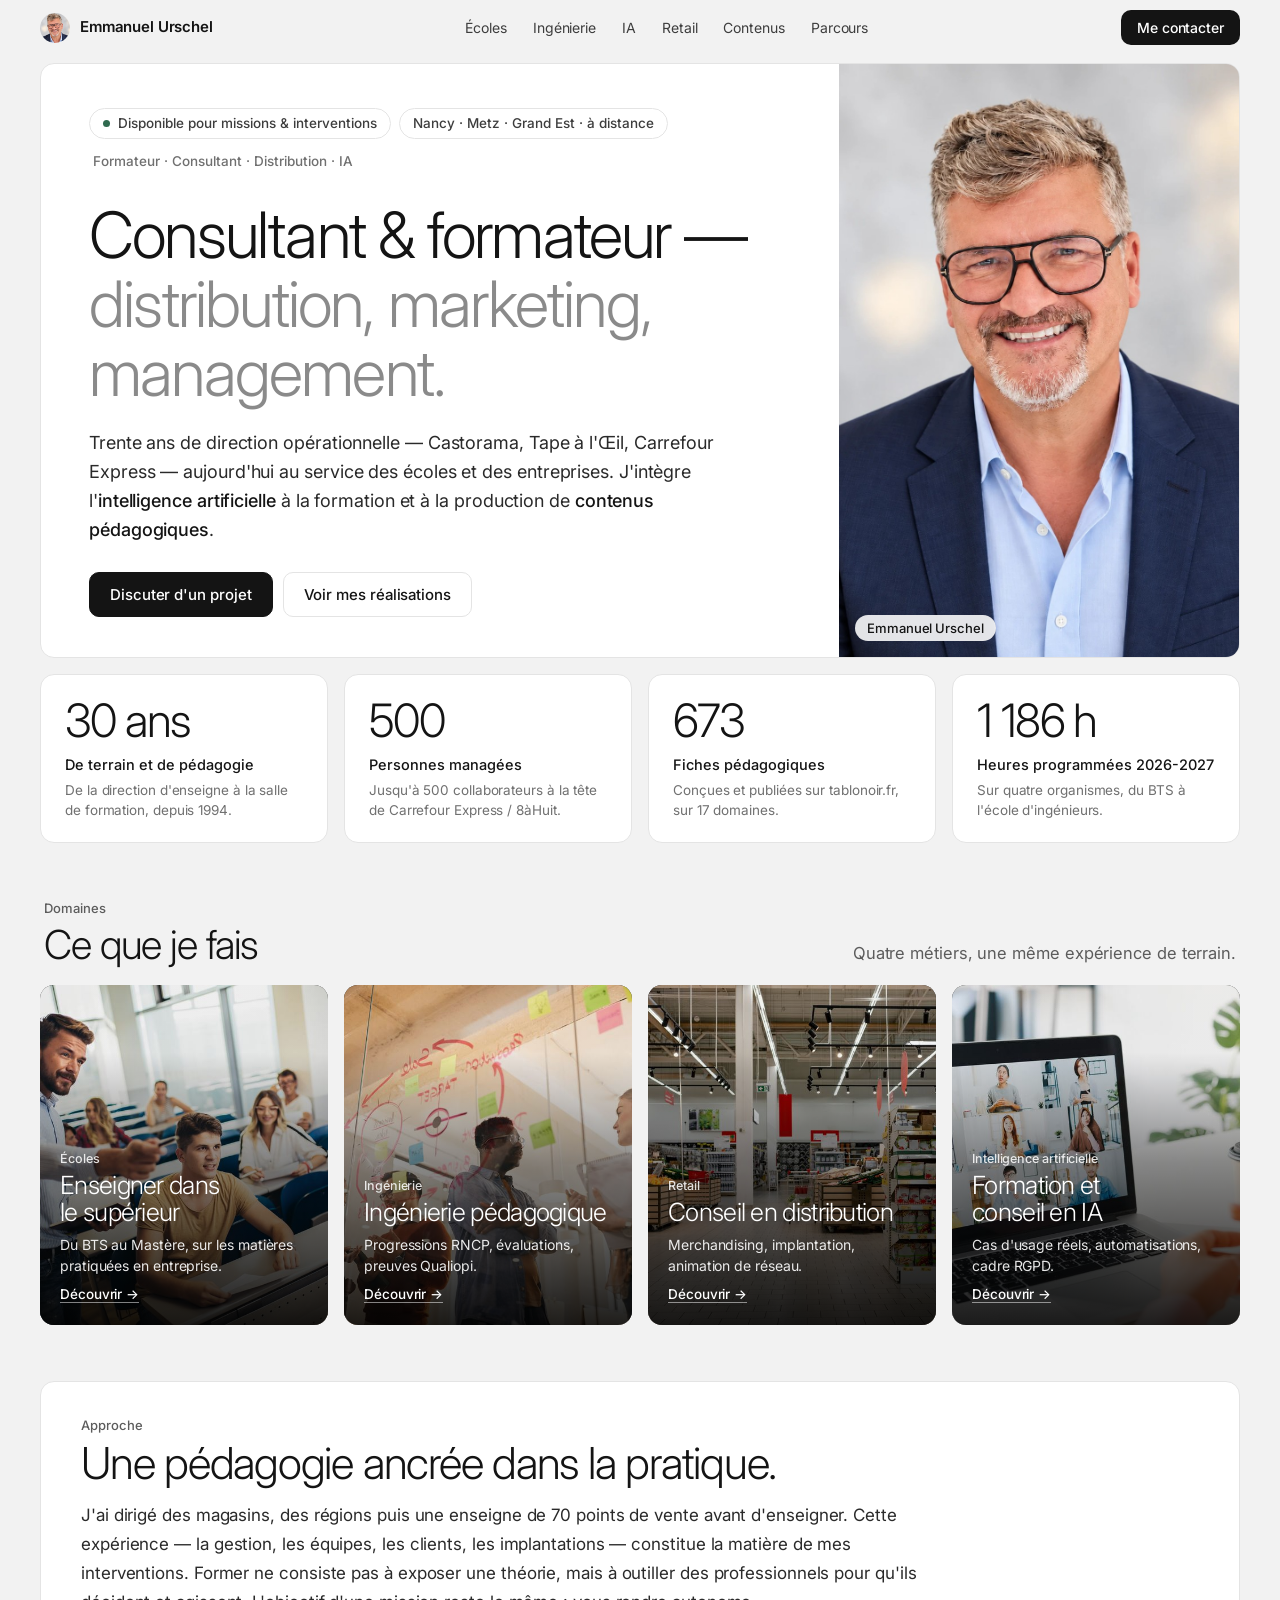
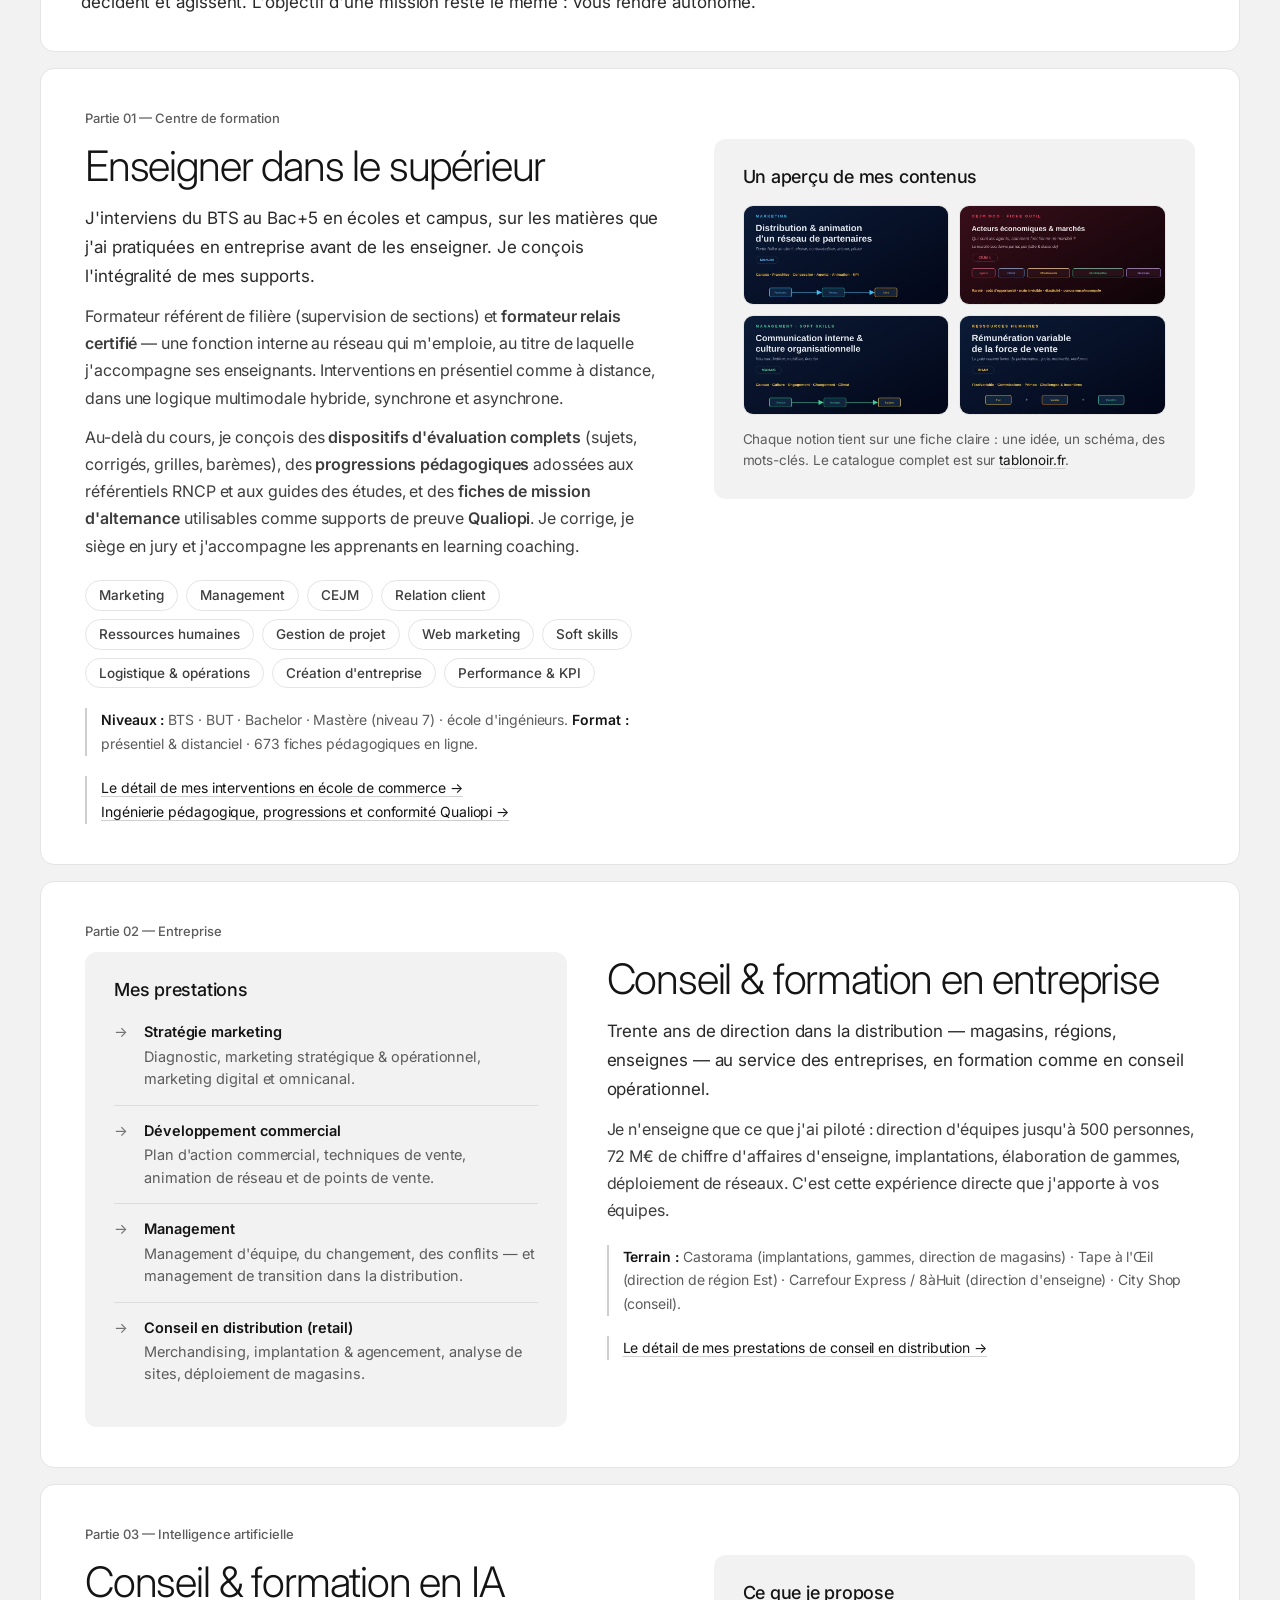
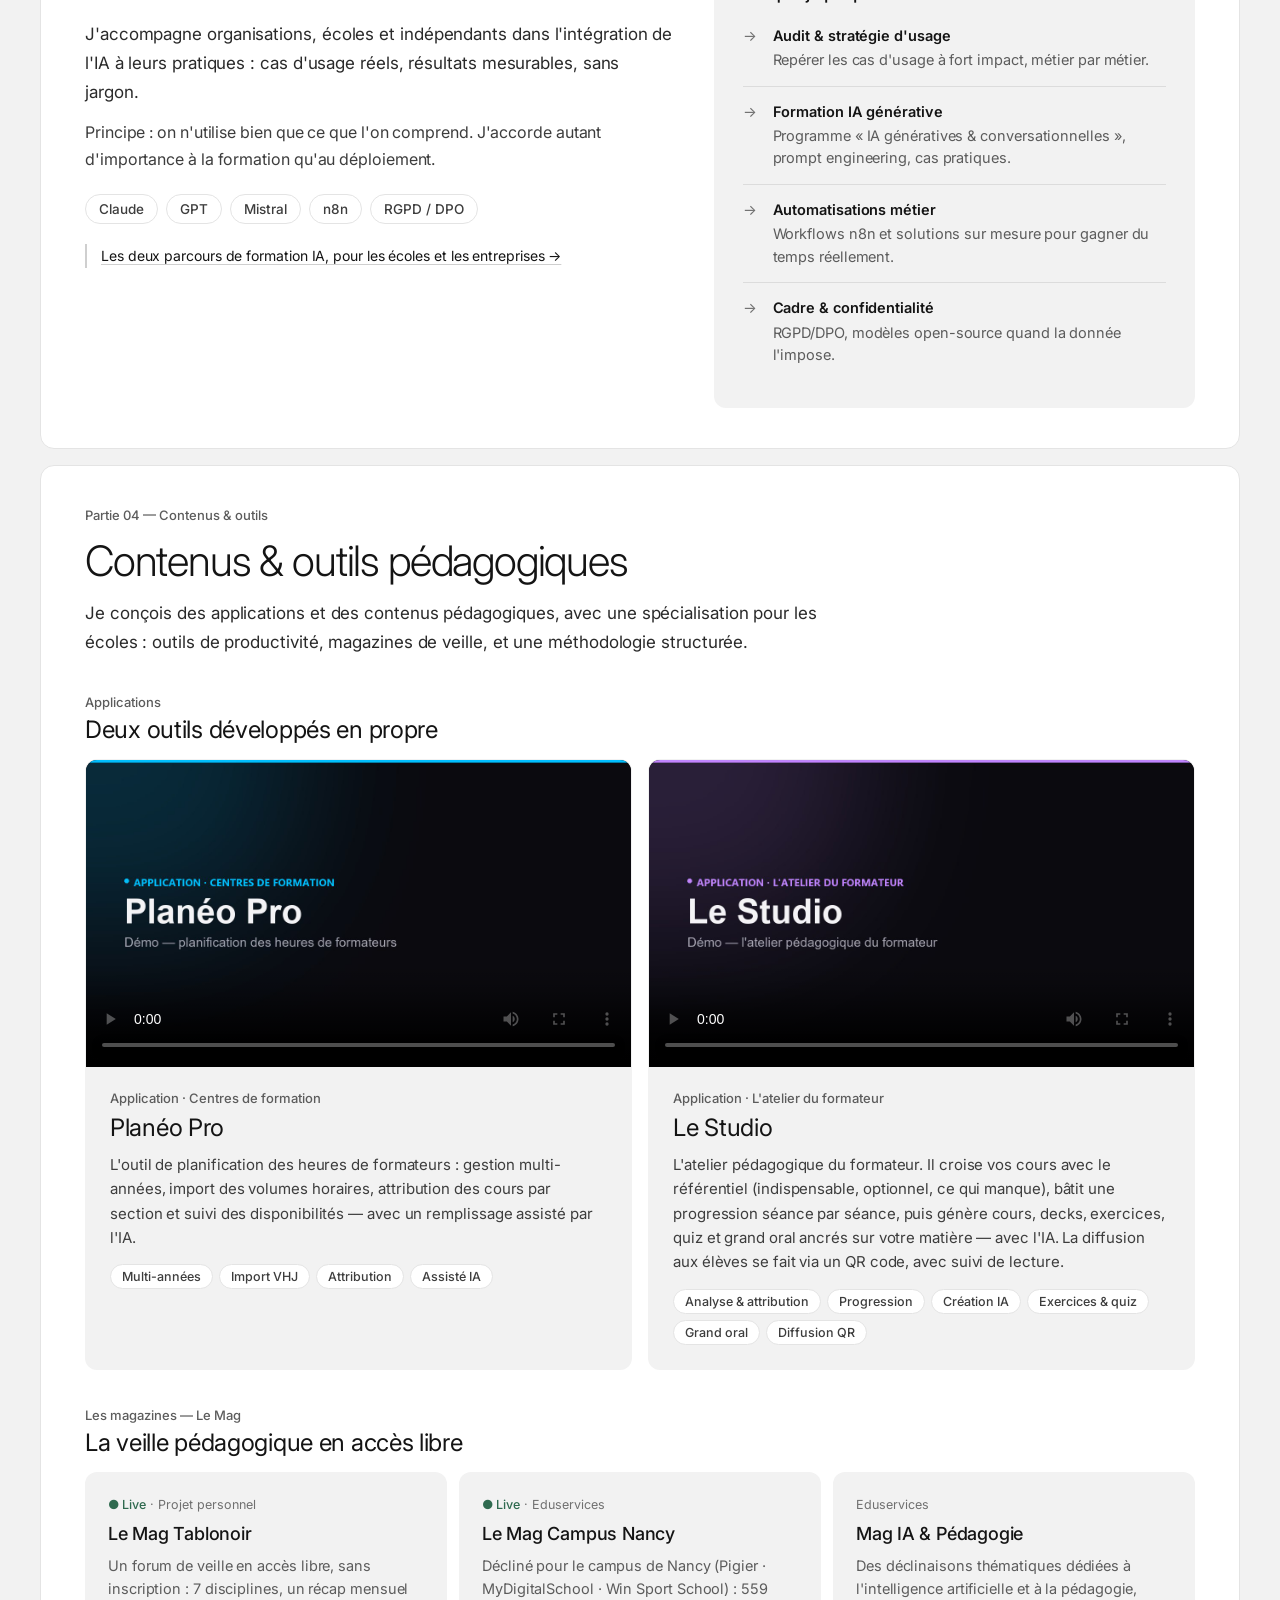
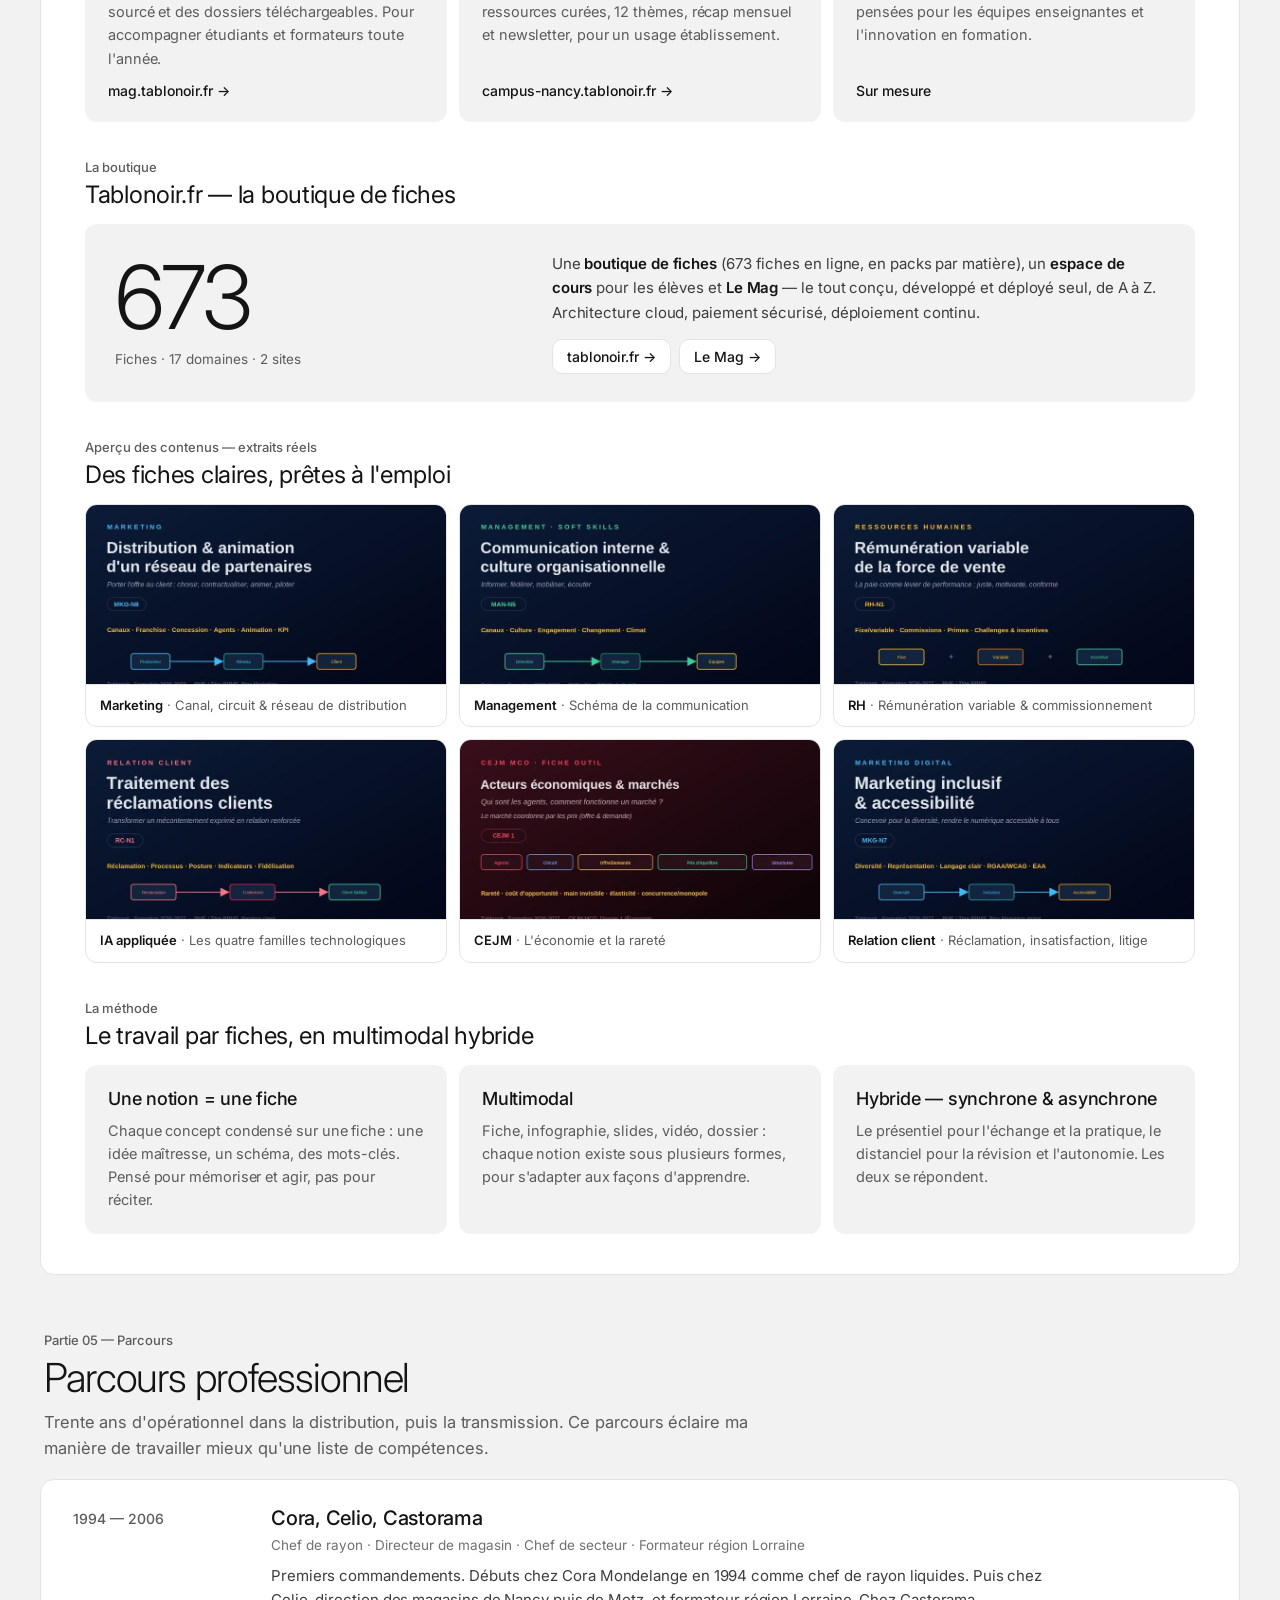
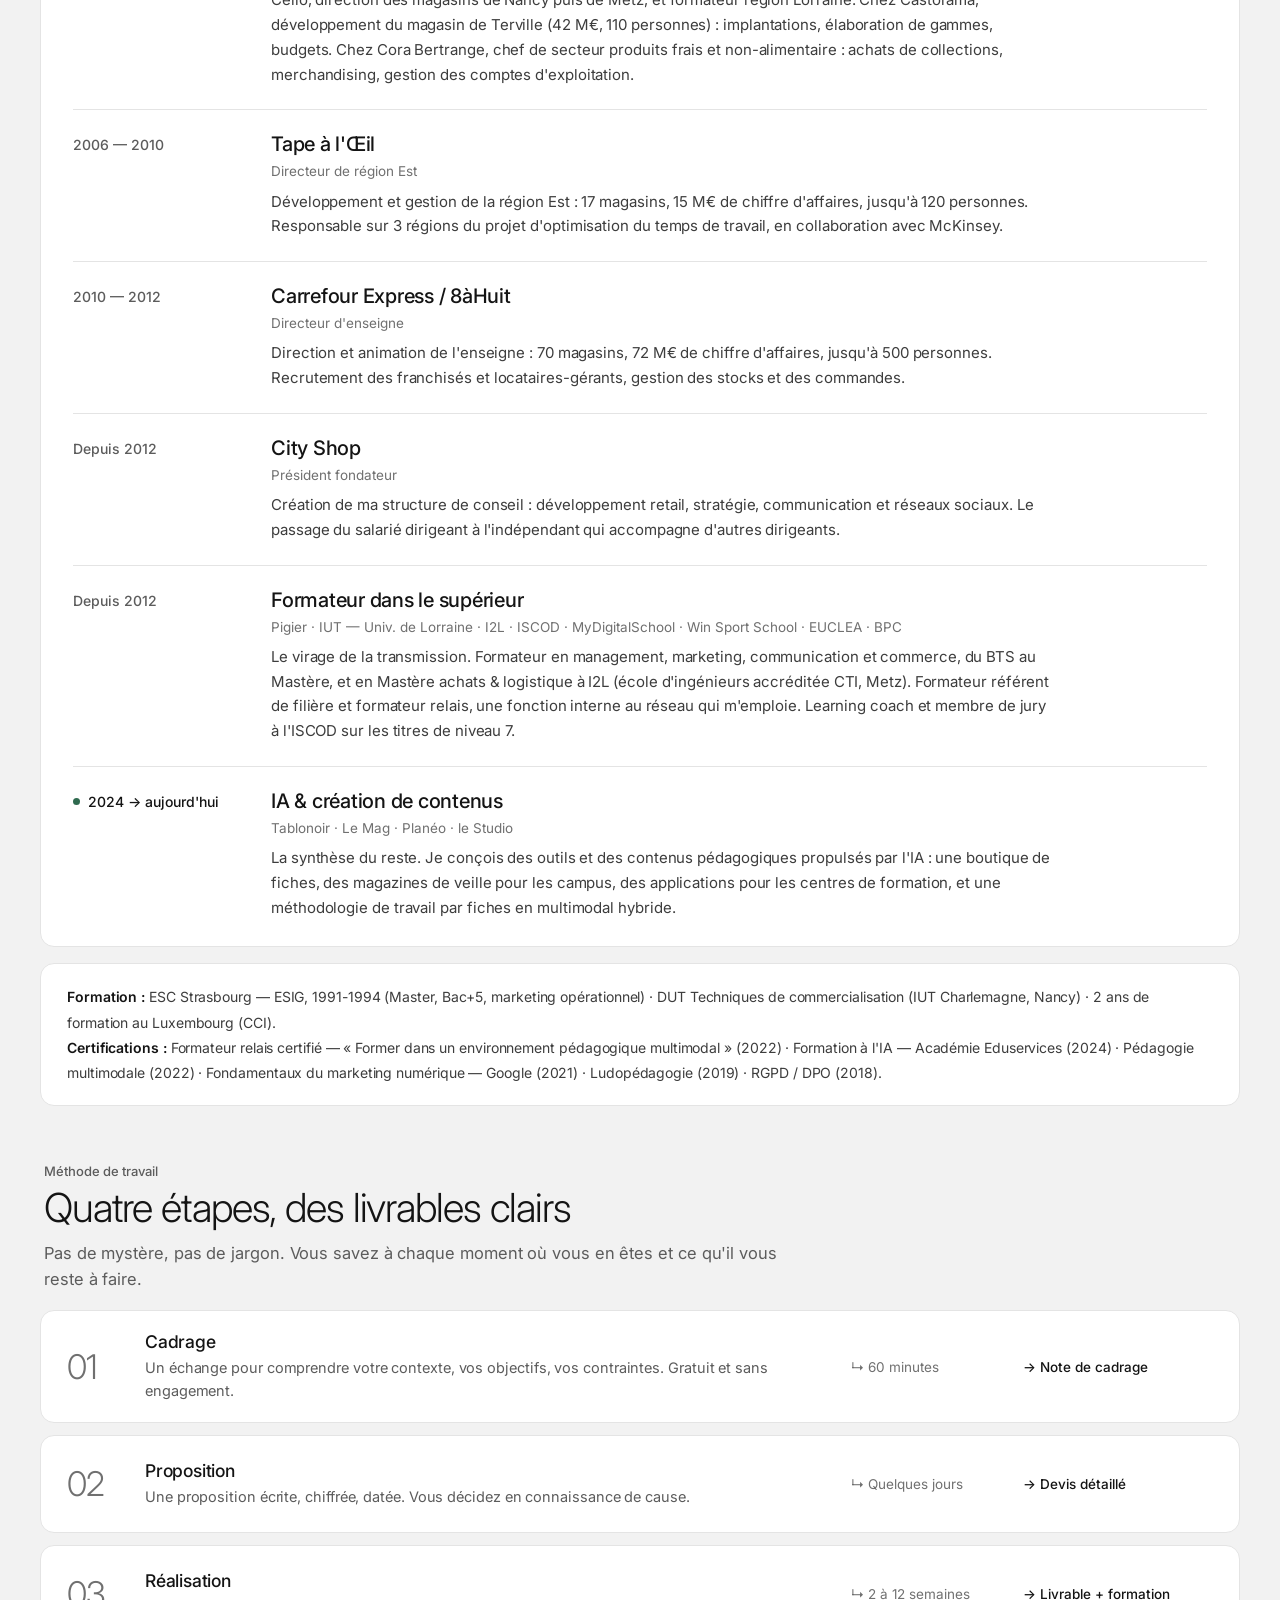
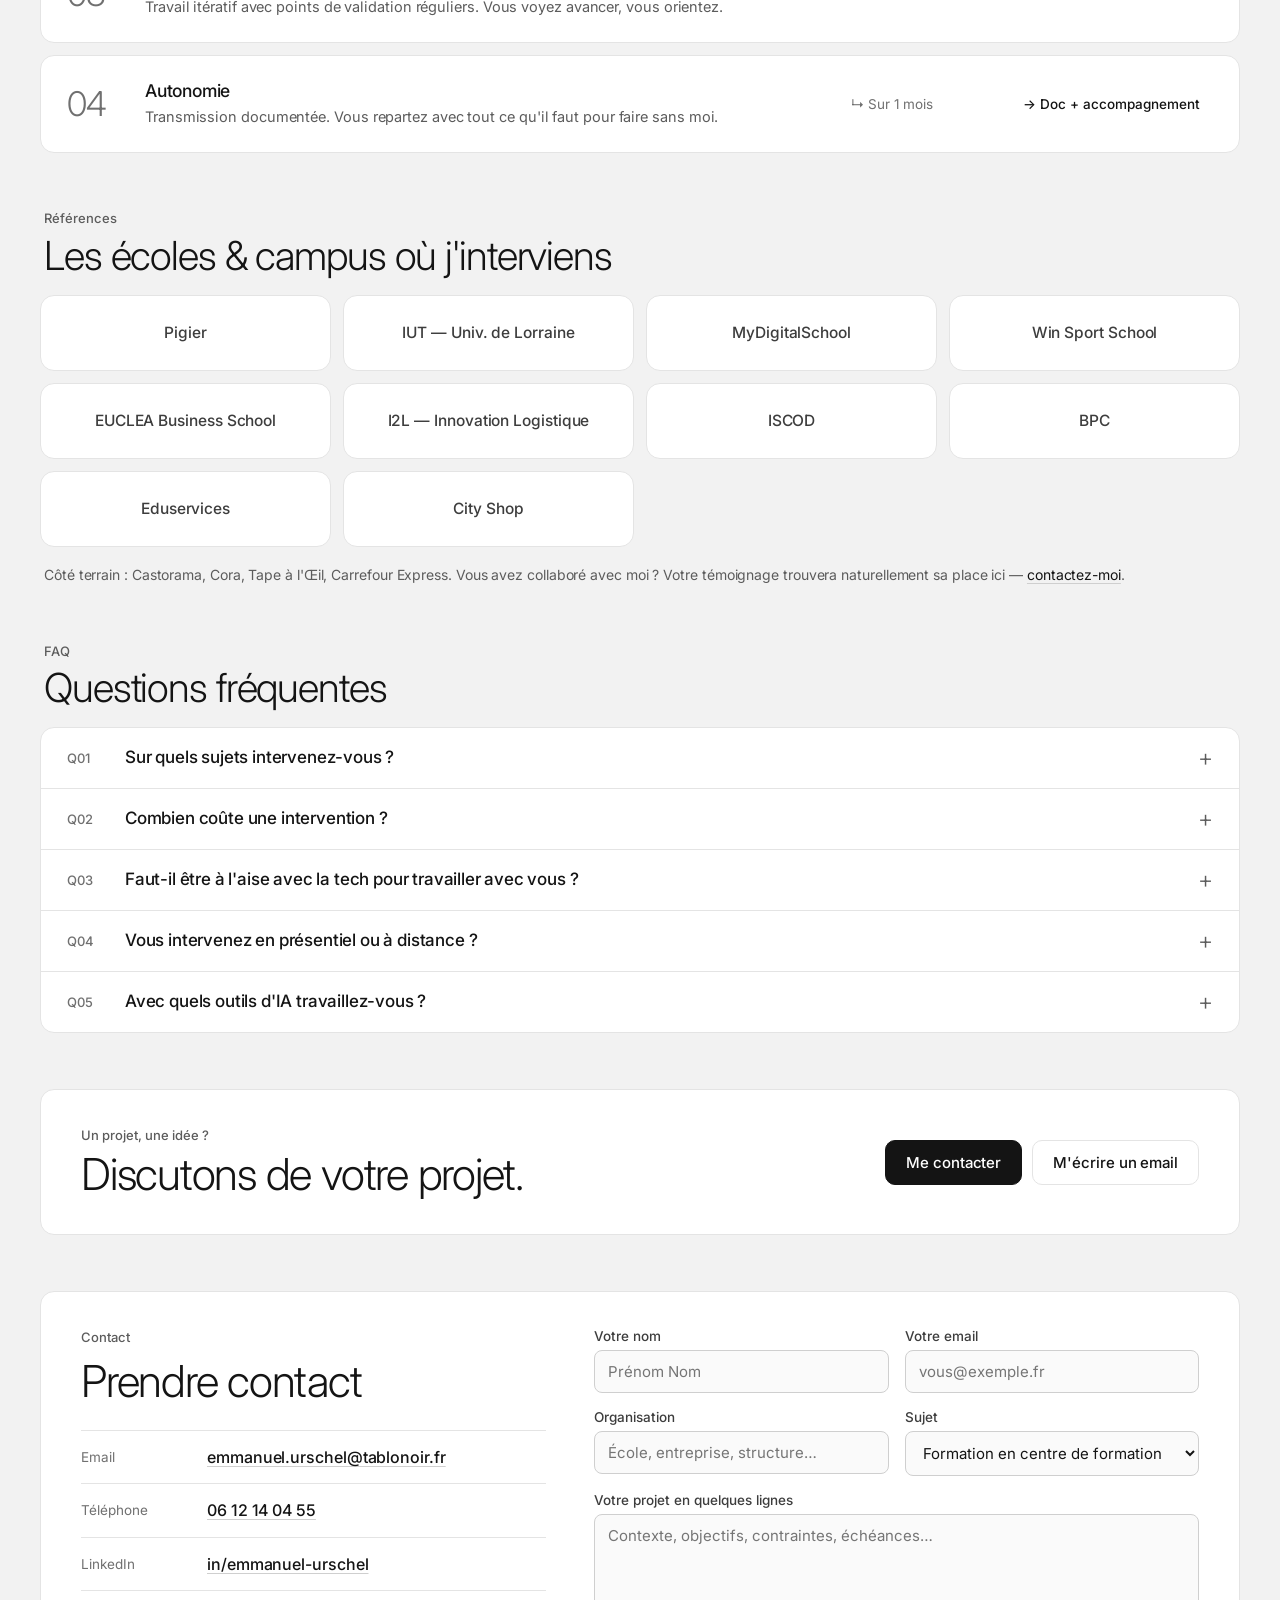
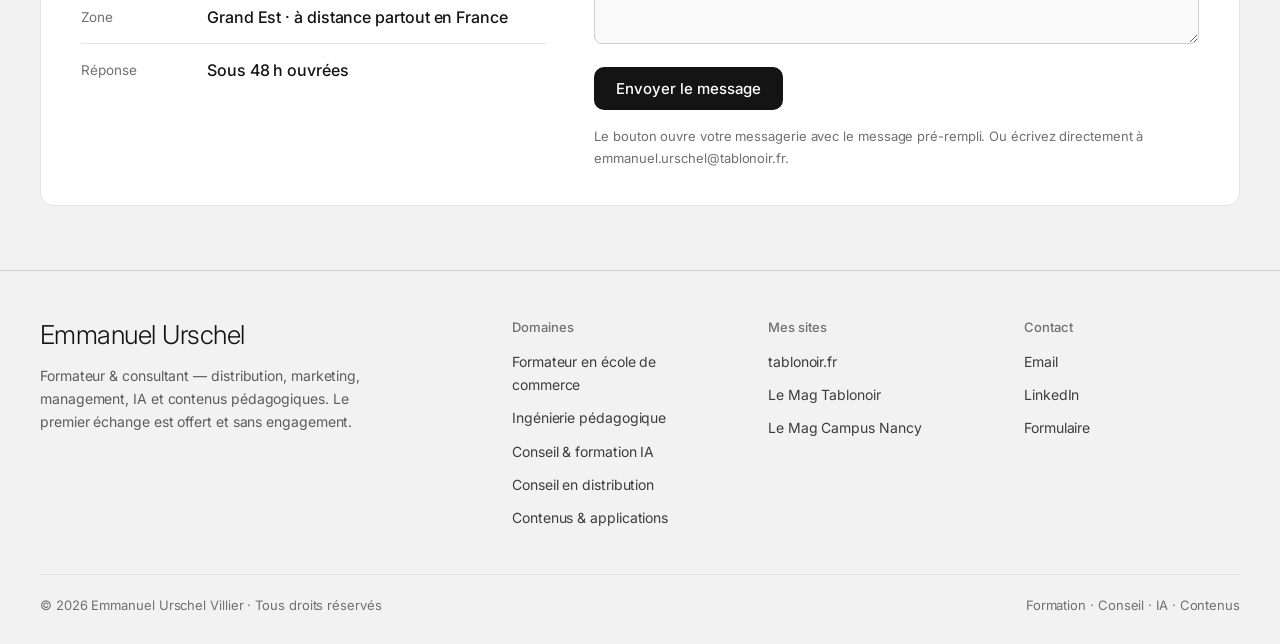
==== commit eb306a66: "Charte E7 du Studio (version Portrait, clair) sur les 5 pages Feuille commune charte.css (fond gris " ====
--- a/index.html
+++ b/index.html
@@ -26,12 +26,13 @@
 <meta name="twitter:description" content="30 ans de terrain dans la distribution, au service de la formation, du conseil et de la création de contenus.">
 <meta name="twitter:image" content="https://emmanuelurschel.fr/og-image.jpg">
 
-<meta name="theme-color" content="#1B221F">
-<link rel="icon" href="data:image/svg+xml,%3Csvg xmlns='http://www.w3.org/2000/svg' viewBox='0 0 100 100'%3E%3Crect width='100' height='100' rx='20' fill='%231B221F'/%3E%3Ctext x='50' y='70' font-family='Arial,sans-serif' font-weight='800' font-size='58' fill='%23F0F2EB' text-anchor='middle'%3Eeu%3C/text%3E%3Ccircle cx='80' cy='30' r='9' fill='%236FA8FF'/%3E%3C/svg%3E">
+<meta name="theme-color" content="#F2F2F2">
+<link rel="icon" href="data:image/svg+xml,%3Csvg xmlns='http://www.w3.org/2000/svg' viewBox='0 0 100 100'%3E%3Crect width='100' height='100' rx='22' fill='%23141414'/%3E%3Ctext x='50' y='67' font-family='Inter,Arial,sans-serif' font-weight='500' font-size='50' fill='%23FFFFFF' text-anchor='middle'%3Eeu%3C/text%3E%3C/svg%3E">
 
 <link rel="preconnect" href="https://fonts.googleapis.com">
 <link rel="preconnect" href="https://fonts.gstatic.com" crossorigin>
-<link href="https://fonts.googleapis.com/css2?family=Caveat:wght@600;700&family=Lexend:wght@300;400;500;600;700&family=IBM+Plex+Mono:wght@400;500;600&display=swap" rel="stylesheet">
+<link href="https://fonts.googleapis.com/css2?family=Inter:wght@300;400;500;600&display=swap" rel="stylesheet">
+<link rel="stylesheet" href="/charte.css">
 
 <script type="application/ld+json">
 {
@@ -132,264 +133,8 @@
 }
 </script>
 
-<style>
-  :root{
-    --bg:#1B221F; --bg2:#1D2521; --panel:#222A26; --panel2:#242D28; --line:#2E3833; --line2:#39443F;
-    --txt:#F0F2EB; --muted:#A8B2AA; --muted2:#8B958D;
-    --cyan:#6FA8FF; --violet:#B09DF8; --green:#52CD9D; --orange:#E2B968; --red:#F28E77;
-  }
-  *{margin:0;padding:0;box-sizing:border-box;}
-  html{scroll-behavior:smooth;}
-  body{font-family:"Lexend",-apple-system,BlinkMacSystemFont,"Segoe UI",sans-serif;background:var(--bg);color:var(--txt);line-height:1.6;font-size:16px;overflow-x:hidden;-webkit-font-smoothing:antialiased;}
-  a{color:inherit;text-decoration:none;}
-  em{color:var(--muted);font-style:italic;}
-  .mono{font-family:"IBM Plex Mono",ui-monospace,monospace;text-transform:uppercase;letter-spacing:.16em;font-size:11px;}
-  h1,h2,h3,h4{font-weight:800;letter-spacing:-.02em;line-height:1.06;}
-  .lbl{font-family:"IBM Plex Mono",monospace;text-transform:uppercase;letter-spacing:.18em;font-size:11px;color:var(--ac,var(--cyan));}
-  .container{max-width:1200px;margin:0 auto;padding:0 28px;}
-
-  .topbar{background:#151B18;color:var(--muted);padding:10px 28px;display:flex;justify-content:space-between;align-items:center;font-family:"IBM Plex Mono",monospace;font-size:11px;text-transform:uppercase;letter-spacing:.14em;border-bottom:1px solid var(--line);}
-  .topbar .left{display:flex;gap:12px;align-items:center;}
-  .topbar .dot{width:8px;height:8px;background:var(--cyan);border-radius:50%;box-shadow:0 0 10px var(--cyan);animation:pulse 2.4s infinite;}
-  @keyframes pulse{0%,100%{opacity:1;}50%{opacity:.35;}}
-  .topbar .right span{margin-left:16px;}
-
-  .nav{position:sticky;top:0;z-index:100;background:rgba(10,10,15,.82);backdrop-filter:blur(12px);border-bottom:1px solid var(--line);padding:16px 28px;display:flex;justify-content:space-between;align-items:center;}
-  .brand{display:flex;align-items:center;gap:10px;font-weight:800;font-size:19px;letter-spacing:-.02em;}
-  .brand .mk{width:12px;height:12px;border-radius:50%;background:var(--cyan);box-shadow:0 0 12px var(--cyan);}
-  .nav .links{display:flex;gap:24px;}
-  .nav .links a{font-family:"IBM Plex Mono",monospace;font-size:11px;text-transform:uppercase;letter-spacing:.12em;color:var(--muted);padding:4px 0;transition:color .15s;}
-  .nav .links a:hover{color:var(--cyan);}
-  .nav .cta{font-family:"IBM Plex Mono",monospace;font-size:11px;text-transform:uppercase;letter-spacing:.12em;background:var(--cyan);color:#10150F;font-weight:600;padding:10px 16px;border-radius:9px;transition:transform .15s,box-shadow .15s;}
-  .nav .cta:hover{transform:translateY(-1px);box-shadow:0 6px 20px rgba(111,168,255,.3);}
-  .burger{display:none;background:none;border:none;color:var(--txt);font-size:22px;cursor:pointer;}
-
-  .hero{padding:76px 28px 64px;max-width:1200px;margin:0 auto;display:grid;grid-template-columns:1.5fr 1fr;gap:56px;align-items:center;}
-  .hero .eyebrow{margin-bottom:22px;display:flex;gap:14px;flex-wrap:wrap;align-items:center;}
-  .badge{font-family:"IBM Plex Mono",monospace;font-size:11px;text-transform:uppercase;letter-spacing:.12em;color:var(--cyan);border:1px solid var(--cyan);border-radius:30px;padding:5px 13px;}
-  .hero h1{font-size:clamp(38px,5.4vw,68px);}
-  .hero h1 .accent{color:var(--cyan);}
-  .hero .sub{font-size:19px;color:var(--muted);margin-top:24px;max-width:620px;line-height:1.62;}
-  .hero .sub strong{color:var(--txt);font-weight:700;}
-  .hero .cta-row{display:flex;gap:14px;margin-top:34px;flex-wrap:wrap;}
-  .btn{font-family:"IBM Plex Mono",monospace;font-size:12px;text-transform:uppercase;letter-spacing:.1em;padding:14px 22px;border-radius:10px;transition:transform .15s,box-shadow .15s,background .15s;font-weight:600;}
-  .btn.primary{background:var(--cyan);color:#10150F;}
-  .btn.primary:hover{transform:translateY(-2px);box-shadow:0 8px 24px rgba(111,168,255,.28);}
-  .btn.ghost{border:1px solid var(--line2);color:var(--txt);}
-  .btn.ghost:hover{border-color:var(--cyan);color:var(--cyan);}
-  .hero .portrait{position:relative;}
-  .hero .portrait img{width:100%;height:520px;object-fit:cover;object-position:center 18%;border-radius:16px;border:1px solid var(--line2);display:block;}
-  .hero .portrait::after{content:"";position:absolute;inset:0;border-radius:16px;box-shadow:inset 0 0 0 1px rgba(111,168,255,.18), 0 30px 60px -30px rgba(111,168,255,.25);pointer-events:none;}
-  .hero .portrait .cap{position:absolute;left:14px;bottom:14px;font-family:"IBM Plex Mono",monospace;font-size:10px;letter-spacing:.14em;text-transform:uppercase;color:var(--txt);background:rgba(16,21,15,.7);backdrop-filter:blur(4px);padding:6px 10px;border-radius:7px;border:1px solid var(--line);}
-
-  .marquee{background:var(--bg2);border-top:1px solid var(--line);border-bottom:1px solid var(--line);padding:16px 0;overflow:hidden;}
-  .marquee-track{display:flex;gap:44px;white-space:nowrap;animation:scroll 38s linear infinite;}
-  .marquee-track .item{font-family:"IBM Plex Mono",monospace;font-size:13px;text-transform:uppercase;letter-spacing:.18em;color:var(--muted);}
-  .marquee-track .star{color:var(--cyan);margin:0 6px;}
-  @keyframes scroll{from{transform:translateX(0);}to{transform:translateX(-50%);}}
-
-  section.block{max-width:1200px;margin:0 auto;padding:90px 28px;}
-  .head{margin-bottom:40px;}
-  .head h2{font-size:clamp(30px,4.4vw,50px);margin-top:12px;}
-  .head h2 .accent{color:var(--ac,var(--cyan));}
-  .head .intro{color:var(--muted);font-size:18px;max-width:760px;margin-top:16px;line-height:1.62;}
-  .head-row{display:flex;justify-content:space-between;align-items:flex-end;gap:24px;flex-wrap:wrap;}
-
-  /* PART blocks (4 domaines) */
-  .part{border-top:1px solid var(--line);}
-  .part-inner{max-width:1200px;margin:0 auto;padding:84px 28px;}
-  .part-num{font-family:"IBM Plex Mono",monospace;font-size:12px;letter-spacing:.2em;text-transform:uppercase;color:var(--ac);}
-  .part-grid{display:grid;grid-template-columns:1.1fr .9fr;gap:52px;align-items:start;margin-top:14px;}
-  .part-grid.rev{grid-template-columns:.9fr 1.1fr;}
-  .part h2{font-size:clamp(30px,4.6vw,52px);}
-  .part h2 .accent{color:var(--ac);}
-  .part .lead{font-size:18px;color:#d7d7de;line-height:1.7;margin-top:18px;max-width:560px;}
-  .part .lead + .lead{margin-top:14px;font-size:16px;color:var(--muted);}
-  .chips{display:flex;flex-wrap:wrap;gap:8px;margin-top:22px;}
-  .chip{font-family:"IBM Plex Mono",monospace;font-size:11px;letter-spacing:.06em;text-transform:uppercase;color:var(--txt);border:1px solid var(--line2);border-radius:20px;padding:7px 13px;background:var(--panel);}
-  .panel{background:var(--panel);border:1px solid var(--line);border-radius:16px;padding:26px 28px;}
-  .panel h4{font-family:"IBM Plex Mono",monospace;font-size:11px;letter-spacing:.14em;text-transform:uppercase;color:var(--ac);margin-bottom:6px;}
-  .plist{list-style:none;margin-top:6px;}
-  .plist li{padding:15px 0;border-top:1px solid var(--line);display:grid;grid-template-columns:22px 1fr;gap:12px;align-items:start;}
-  .plist li:first-child{border-top:none;}
-  .plist li .ic{color:var(--ac);font-weight:800;line-height:1.5;}
-  .plist li b{font-weight:700;display:block;margin-bottom:2px;}
-  .plist li span{color:var(--muted);font-size:14.5px;line-height:1.55;}
-  .metaline{margin-top:22px;font-size:14px;color:var(--muted2);border-left:2px solid var(--line2);padding-left:16px;line-height:1.7;}
-  .metaline b{color:var(--txt);}
-
-  .mini-gallery{display:grid;grid-template-columns:1fr 1fr;gap:12px;margin-top:20px;}
-  .mini-gallery img{width:100%;height:100px;object-fit:cover;border-radius:10px;border:1px solid var(--line);display:block;}
-
-  /* video/app frames */
-  .apps{display:grid;grid-template-columns:1fr 1fr;gap:20px;margin-top:8px;}
-  .app{background:var(--panel);border:1px solid var(--line);border-radius:16px;overflow:hidden;display:flex;flex-direction:column;}
-  .videoframe{position:relative;aspect-ratio:16/9;background:#05070c;border-bottom:1px solid var(--line);cursor:pointer;overflow:hidden;}
-  .videoframe .vf-poster{position:absolute;inset:0;width:100%;height:100%;object-fit:cover;display:block;}
-  .videoframe .vf-play{position:absolute;top:50%;left:50%;transform:translate(-50%,-50%);width:64px;height:64px;border-radius:50%;border:3px solid var(--ac,var(--cyan));background:rgba(16,21,15,.35);color:var(--ac,var(--cyan));display:flex;align-items:center;justify-content:center;font-size:22px;padding-left:5px;transition:transform .15s;}
-  .videoframe:hover .vf-play{transform:translate(-50%,-50%) scale(1.08);}
-  .videoframe .vf-note{position:absolute;left:0;right:0;bottom:0;padding:9px 12px;font-family:"IBM Plex Mono",monospace;font-size:10px;letter-spacing:.1em;text-transform:uppercase;color:var(--muted);background:rgba(16,21,15,.72);display:none;}
-  .videoframe.err .vf-note{display:block;} .videoframe.err .vf-play{opacity:.35;}
-  .videoframe .vf-video{position:absolute;inset:0;width:100%;height:100%;object-fit:cover;background:#000;z-index:2;}
-  .videoframe .appvid{position:absolute;inset:0;width:100%;height:100%;object-fit:cover;background:#000;display:block;}
-  .app .body{padding:24px 26px;}
-  .app .kick{font-family:"IBM Plex Mono",monospace;font-size:11px;letter-spacing:.12em;text-transform:uppercase;color:var(--ac);}
-  .app h3{font-size:25px;margin:10px 0 12px;}
-  .app p{color:var(--muted);font-size:15px;line-height:1.62;}
-  .app .feat{display:flex;flex-wrap:wrap;gap:8px;margin-top:16px;}
-  .app .feat span{font-family:"IBM Plex Mono",monospace;font-size:10px;letter-spacing:.06em;text-transform:uppercase;color:var(--muted);border:1px solid var(--line2);border-radius:20px;padding:5px 11px;}
-
-  .subhead{margin:44px 0 18px;}
-  .subhead .k{font-family:"IBM Plex Mono",monospace;font-size:11px;letter-spacing:.14em;text-transform:uppercase;color:var(--ac);}
-  .subhead h3{font-size:24px;margin-top:8px;}
-
-  .cards3{display:grid;grid-template-columns:repeat(3,1fr);gap:16px;}
-  .rcard{background:var(--panel);border:1px solid var(--line);border-radius:14px;padding:24px;transition:transform .18s,border-color .18s;display:flex;flex-direction:column;}
-  .rcard:hover{transform:translateY(-4px);border-color:var(--ac,var(--cyan));}
-  .rcard .meta{font-family:"IBM Plex Mono",monospace;font-size:10px;letter-spacing:.1em;text-transform:uppercase;color:var(--muted2);margin-bottom:10px;}
-  .rcard .meta .live{color:var(--green);}
-  .rcard h4{font-size:20px;margin-bottom:10px;}
-  .rcard p{color:var(--muted);font-size:14px;line-height:1.6;flex:1;}
-  .rcard .go{font-family:"IBM Plex Mono",monospace;font-size:11px;letter-spacing:.06em;text-transform:uppercase;color:var(--ac,var(--cyan));margin-top:14px;}
-
-  .gallery{display:grid;grid-template-columns:repeat(3,1fr);gap:16px;margin-top:8px;}
-  .gitem{border:1px solid var(--line);border-radius:12px;overflow:hidden;background:var(--panel);transition:transform .18s,border-color .18s;}
-  .gitem:hover{transform:translateY(-3px);border-color:var(--cyan);}
-  .gitem img{width:100%;height:190px;object-fit:cover;display:block;border-bottom:1px solid var(--line);}
-  .gitem .cap{padding:12px 14px;font-family:"IBM Plex Mono",monospace;font-size:10px;letter-spacing:.06em;text-transform:uppercase;color:var(--muted);}
-  .gitem .cap b{color:var(--cyan);font-weight:600;}
-
-  .boutique{display:grid;grid-template-columns:.8fr 1.2fr;gap:32px;align-items:center;background:var(--panel2);border:1px solid var(--line2);border-radius:18px;padding:32px;margin-top:8px;}
-  .boutique .bignum .n{font-size:clamp(64px,9vw,110px);font-weight:800;color:var(--cyan);letter-spacing:-.04em;line-height:.9;}
-  .boutique .bignum .s{font-family:"IBM Plex Mono",monospace;font-size:11px;letter-spacing:.1em;text-transform:uppercase;color:var(--muted);margin-top:10px;}
-  .boutique p{color:var(--muted);font-size:15px;line-height:1.62;}
-  .boutique p strong{color:var(--txt);}
-  .boutique .links{margin-top:16px;display:flex;gap:16px;flex-wrap:wrap;}
-  .boutique .links a{font-family:"IBM Plex Mono",monospace;font-size:12px;letter-spacing:.06em;text-transform:uppercase;color:var(--cyan);border-bottom:1px solid transparent;}
-  .boutique .links a:hover{border-bottom-color:var(--cyan);}
-
-  /* stats */
-  .stats{background:var(--bg2);border-top:1px solid var(--line);border-bottom:1px solid var(--line);}
-  .stats-inner{max-width:1200px;margin:0 auto;padding:60px 28px;display:grid;grid-template-columns:repeat(4,1fr);gap:32px;}
-  .stat{border-left:2px solid var(--cyan);padding-left:18px;}
-  .stat .v{font-size:clamp(42px,5vw,62px);font-weight:800;letter-spacing:-.03em;line-height:1;}
-  .stat .k{font-family:"IBM Plex Mono",monospace;font-size:11px;letter-spacing:.12em;text-transform:uppercase;color:var(--txt);margin-top:10px;}
-  .stat .note{font-size:13px;color:var(--muted);margin-top:8px;line-height:1.5;}
-
-  /* timeline */
-  .timeline{border-top:1px solid var(--line);}
-  .tl{display:grid;grid-template-columns:180px 1fr;gap:36px;padding:24px 0;border-bottom:1px solid var(--line);}
-  .tl .period{font-family:"IBM Plex Mono",monospace;font-size:12px;letter-spacing:.1em;text-transform:uppercase;color:var(--cyan);padding-top:5px;}
-  .tl h3{font-size:21px;}
-  .tl h3 small{display:block;font-family:"IBM Plex Mono",monospace;font-size:11px;font-weight:500;letter-spacing:.08em;color:var(--muted2);margin-top:7px;text-transform:uppercase;}
-  .tl p{color:var(--muted);font-size:15px;line-height:1.65;max-width:760px;margin-top:8px;}
-  .tl.now h3{color:var(--cyan);}
-  .tl-foot{margin-top:28px;font-size:14px;color:var(--muted);border-left:2px solid var(--line2);padding-left:18px;line-height:1.8;}
-  .tl-foot strong{color:var(--txt);font-weight:700;}
-
-  /* method */
-  .steps{display:grid;gap:14px;}
-  .step{background:var(--panel);border:1px solid var(--line);border-radius:14px;padding:22px 26px;display:grid;grid-template-columns:64px 1fr 160px 190px;gap:22px;align-items:center;}
-  .step .nb{font-size:38px;font-weight:800;color:var(--cyan);letter-spacing:-.03em;}
-  .step h3{font-size:18px;margin-bottom:6px;}
-  .step .desc{font-size:14px;color:var(--muted);line-height:1.55;}
-  .step .dur,.step .del{font-family:"IBM Plex Mono",monospace;font-size:11px;letter-spacing:.08em;text-transform:uppercase;}
-  .step .dur{color:var(--muted2);} .step .del{color:var(--txt);}
-
-  /* partners */
-  .logos{display:grid;grid-template-columns:repeat(4,1fr);gap:14px;}
-  .logo{background:var(--panel);border:1px solid var(--line);border-radius:12px;min-height:84px;display:flex;align-items:center;justify-content:center;text-align:center;padding:18px;font-weight:700;font-size:16px;color:var(--muted);transition:color .18s,border-color .18s;}
-  .logo:hover{color:var(--cyan);border-color:var(--line2);}
-  .partners-foot{margin-top:20px;font-size:14px;color:var(--muted2);}
-  .partners-foot a{color:var(--cyan);}
-
-  /* faq */
-  .faq-list{border-top:1px solid var(--line);}
-  .faq-item{border-bottom:1px solid var(--line);padding:22px 0;}
-  .faq-item summary{list-style:none;display:grid;grid-template-columns:52px 1fr 34px;gap:18px;align-items:center;cursor:pointer;}
-  .faq-item summary::-webkit-details-marker{display:none;}
-  .faq-item .qn{font-family:"IBM Plex Mono",monospace;font-size:11px;letter-spacing:.1em;color:var(--cyan);}
-  .faq-item .q{font-size:19px;font-weight:700;letter-spacing:-.01em;}
-  .faq-item .tg{font-size:26px;color:var(--muted2);text-align:right;transition:transform .2s;}
-  .faq-item[open] .tg{transform:rotate(45deg);color:var(--cyan);}
-  .faq-item .a{padding:16px 0 0 70px;color:var(--muted);font-size:15.5px;line-height:1.7;max-width:860px;}
-
-  /* cta */
-  .cta-band{border-top:1px solid var(--line);border-bottom:1px solid var(--line);background:radial-gradient(120% 140% at 50% 0%, rgba(111,168,255,.10), transparent 60%),var(--bg2);}
-  .cta-inner{max-width:1200px;margin:0 auto;padding:88px 28px;text-align:center;}
-  .cta-inner h2{font-size:clamp(38px,7vw,84px);}
-  .cta-inner h2 .accent{color:var(--cyan);}
-  .cta-inner .buttons{display:flex;gap:14px;justify-content:center;margin-top:32px;flex-wrap:wrap;}
-
-  /* contact */
-  .contact-grid{display:grid;grid-template-columns:1fr 1.35fr;gap:64px;align-items:start;}
-  .contact h2{font-size:clamp(32px,4.6vw,52px);}
-  .info{margin-top:30px;}
-  .info-row{display:grid;grid-template-columns:120px 1fr;gap:18px;padding:14px 0;border-top:1px solid var(--line);align-items:center;}
-  .info-row .k{font-family:"IBM Plex Mono",monospace;font-size:11px;letter-spacing:.1em;text-transform:uppercase;color:var(--muted2);}
-  .info-row .v{font-weight:500;word-break:break-word;}
-  .info-row .v a{border-bottom:1px solid var(--line2);}
-  .info-row .v a:hover{color:var(--cyan);border-bottom-color:var(--cyan);}
-  .form{display:grid;gap:18px;}
-  .form .row{display:grid;grid-template-columns:1fr 1fr;gap:18px;}
-  .form label{display:block;font-family:"IBM Plex Mono",monospace;font-size:11px;letter-spacing:.1em;text-transform:uppercase;color:var(--muted2);margin-bottom:8px;}
-  .form input,.form select,.form textarea{width:100%;padding:13px 14px;border:1px solid var(--line);background:var(--panel);color:var(--txt);border-radius:10px;font-family:inherit;font-size:15px;transition:border-color .15s;}
-  .form input:focus,.form select:focus,.form textarea:focus{outline:none;border-color:var(--cyan);}
-  .form textarea{min-height:130px;resize:vertical;}
-  .form button{margin-top:6px;padding:16px 26px;background:var(--cyan);color:#10150F;border:none;border-radius:10px;font-family:"IBM Plex Mono",monospace;font-size:12px;letter-spacing:.1em;text-transform:uppercase;font-weight:600;cursor:pointer;transition:transform .15s,box-shadow .15s;}
-  .form button:hover{transform:translateY(-2px);box-shadow:0 8px 24px rgba(111,168,255,.28);}
-  .form .hint{font-size:12px;color:var(--muted2);}
-
-  footer{background:#151B18;border-top:1px solid var(--line);padding:64px 28px 30px;}
-  .footer-grid{max-width:1200px;margin:0 auto;display:grid;grid-template-columns:2fr 1fr 1fr 1fr;gap:44px;}
-  .footer-grid h3{font-size:32px;}
-  .footer-grid h3 .accent{color:var(--cyan);}
-  .footer-grid p{color:var(--muted);font-size:14px;margin-top:14px;max-width:340px;}
-  .footer-col h4{font-family:"IBM Plex Mono",monospace;font-size:11px;letter-spacing:.12em;text-transform:uppercase;color:var(--muted2);margin-bottom:14px;}
-  .footer-col a{display:block;color:var(--muted);font-size:14px;padding:7px 0;transition:color .15s;}
-  .footer-col a:hover{color:var(--cyan);}
-  .footer-bottom{max-width:1200px;margin:52px auto 0;padding-top:22px;border-top:1px solid var(--line);display:flex;justify-content:space-between;gap:14px;flex-wrap:wrap;font-family:"IBM Plex Mono",monospace;font-size:11px;letter-spacing:.08em;text-transform:uppercase;color:var(--muted2);}
-
-  @media (max-width:960px){
-    .nav .links{display:none;}
-    .nav .links.open{display:flex;flex-direction:column;gap:0;position:absolute;top:60px;left:0;right:0;background:var(--bg);border-bottom:1px solid var(--line);padding:8px 28px 16px;}
-    .nav .links.open a{padding:14px 0;border-bottom:1px solid var(--line);}
-    .burger{display:block;}
-    .hero{grid-template-columns:1fr;gap:36px;}
-    .hero .portrait{max-width:360px;}
-    .hero .portrait img{height:440px;}
-    .part-grid,.part-grid.rev{grid-template-columns:1fr;gap:30px;}
-    .stats-inner,.logos,.cards3,.gallery{grid-template-columns:1fr 1fr;}
-    .apps,.boutique,.mini-gallery{grid-template-columns:1fr;}
-    .step{grid-template-columns:1fr;gap:10px;}
-    .tl{grid-template-columns:1fr;gap:8px;}
-    .contact-grid{grid-template-columns:1fr;gap:32px;}
-    .footer-grid{grid-template-columns:1fr 1fr;gap:32px;}
-    .form .row{grid-template-columns:1fr;}
-  }
-  @media (max-width:560px){
-    .stats-inner,.logos,.cards3,.gallery,.footer-grid{grid-template-columns:1fr;}
-    .topbar .right span:nth-child(1){display:none;}
-  }
-
-  /* Charte Tablonoir v4 « craie sur ardoise » */
-  body{font-weight:300;background-color:var(--bg);background-image:radial-gradient(ellipse 48% 15% at 24% 12%, rgba(240,242,235,.045), transparent 60%),url("data:image/svg+xml,%3Csvg xmlns='http://www.w3.org/2000/svg' width='280' height='280'%3E%3Cfilter id='n'%3E%3CfeTurbulence type='fractalNoise' baseFrequency='0.72' numOctaves='3' seed='11'/%3E%3CfeColorMatrix values='0 0 0 0 1  0 0 0 0 1  0 0 0 0 0.95  0 0 0 0.08 0'/%3E%3C/filter%3E%3Crect width='280' height='280' filter='url(%23n)'/%3E%3C/svg%3E");background-attachment:fixed;}
-  h1,h2{font-family:"Caveat",cursive;font-weight:700;letter-spacing:0;line-height:1.02;text-shadow:0 0 12px rgba(240,242,235,.12);}
-  .head h2,.part h2,.contact h2{font-size:clamp(40px,5.8vw,66px);}
-  .cta-inner h2{font-size:clamp(48px,8.5vw,104px);}
-  h3,h4{font-weight:600;letter-spacing:-.01em;}
-  .hero h1{font-size:clamp(52px,7vw,92px);}
-  .brand{font-family:"Caveat",cursive;font-weight:700;font-size:26px;letter-spacing:0;}
-  .boutique .bignum .n,.stat .v,.step .nb{font-family:"Caveat",cursive;font-weight:700;letter-spacing:0;}
-  strong,b{font-weight:600;}
-</style>
 </head>
 <body>
-
-<div class="topbar">
-  <div class="left"><span class="dot"></span><span>Disponible pour missions &amp; interventions</span></div>
-  <div class="right"><span>Nancy · Metz · Grand Est</span><span>À distance partout en France</span></div>
-</div>
 
 <nav class="nav">
   <a class="brand" href="#top"><span class="mk"></span>Emmanuel Urschel</a>
@@ -409,10 +154,11 @@
 <header class="hero" id="top">
   <div>
     <div class="eyebrow">
-      <span class="badge">● Disponible</span>
+      <span class="badge"><span class="pt"></span>Disponible pour missions &amp; interventions</span>
+      <span class="badge">Nancy · Metz · Grand Est · à distance</span>
       <span class="mono" style="color:var(--muted2)">Formateur · Consultant · Distribution · IA</span>
     </div>
-    <h1>Consultant &amp; formateur —<br><span class="accent">distribution, marketing, management.</span></h1>
+    <h1>Consultant &amp; formateur&nbsp;—<br><span class="accent">distribution, marketing, management.</span></h1>
     <p class="sub">Trente ans de direction opérationnelle — Castorama, Tape à l'Œil, Carrefour Express — aujourd'hui au service des écoles et des entreprises. J'intègre l'<strong>intelligence artificielle</strong> à la formation et à la production de <strong>contenus pédagogiques</strong>.</p>
     <div class="cta-row">
       <a href="#contact" class="btn primary">Discuter d'un projet</a>
@@ -425,12 +171,37 @@
   </div>
 </header>
 
-<div class="marquee" aria-hidden="true">
-  <div class="marquee-track">
-    <div class="item">FORMATION<span class="star">✦</span>CONSEIL EN DISTRIBUTION<span class="star">✦</span>MANAGEMENT<span class="star">✦</span>MARKETING<span class="star">✦</span>INTELLIGENCE ARTIFICIELLE<span class="star">✦</span>CONTENUS PÉDAGOGIQUES<span class="star">✦</span></div>
-    <div class="item">FORMATION<span class="star">✦</span>CONSEIL EN DISTRIBUTION<span class="star">✦</span>MANAGEMENT<span class="star">✦</span>MARKETING<span class="star">✦</span>INTELLIGENCE ARTIFICIELLE<span class="star">✦</span>CONTENUS PÉDAGOGIQUES<span class="star">✦</span></div>
+<!-- STATS -->
+<div class="stats">
+  <div class="stats-inner">
+    <div class="stat"><div class="v">30 ans</div><div class="k">De terrain et de pédagogie</div><div class="note">De la direction d'enseigne à la salle de formation, depuis 1994.</div></div>
+    <div class="stat"><div class="v">500</div><div class="k">Personnes managées</div><div class="note">Jusqu'à 500 collaborateurs à la tête de Carrefour Express / 8àHuit.</div></div>
+    <div class="stat"><div class="v">673</div><div class="k">Fiches pédagogiques</div><div class="note">Conçues et publiées sur tablonoir.fr, sur 17 domaines.</div></div>
+    <div class="stat"><div class="v">1 186 h</div><div class="k">Heures programmées 2026-2027</div><div class="note">Sur quatre organismes, du BTS à l'école d'ingénieurs.</div></div>
   </div>
 </div>
+
+<!-- DOMAINES -->
+<section class="block" id="domaines">
+  <div class="head head-row">
+    <div><div class="lbl">Domaines</div><h2>Ce que je fais</h2></div>
+    <div class="intro">Quatre métiers, une même expérience de terrain.</div>
+  </div>
+  <div class="tuiles">
+    <a class="tuile" href="/formateur-ecole-commerce/"><img src="domaine-ecoles.jpg" alt="" width="900" height="600" loading="lazy" style="object-position:35% 50%"><div class="tx">
+      <div class="sur">Écoles</div><h3>Enseigner dans le supérieur</h3>
+      <p>Du BTS au Mastère, sur les matières pratiquées en entreprise.</p><span class="fl">Découvrir →</span></div></a>
+    <a class="tuile" href="/ingenierie-pedagogique/"><img src="domaine-ingenierie.jpg" alt="" width="900" height="600" loading="lazy"><div class="tx">
+      <div class="sur">Ingénierie</div><h3>Ingénierie pédagogique</h3>
+      <p>Progressions RNCP, évaluations, preuves Qualiopi.</p><span class="fl">Découvrir →</span></div></a>
+    <a class="tuile" href="/conseil-retail/"><img src="domaine-retail.jpg" alt="" width="900" height="600" loading="lazy"><div class="tx">
+      <div class="sur">Retail</div><h3>Conseil en distribution</h3>
+      <p>Merchandising, implantation, animation de réseau.</p><span class="fl">Découvrir →</span></div></a>
+    <a class="tuile" href="/formation-ia/"><img src="domaine-ia.jpg" alt="" width="900" height="600" loading="lazy"><div class="tx">
+      <div class="sur">Intelligence artificielle</div><h3>Formation et conseil en IA</h3>
+      <p>Cas d'usage réels, automatisations, cadre RGPD.</p><span class="fl">Découvrir →</span></div></a>
+  </div>
+</section>
 
 <!-- MANIFESTO -->
 <section class="block" id="manifeste" style="padding-bottom:40px">
@@ -612,16 +383,6 @@
     </div>
   </div>
 </section>
-
-<!-- STATS -->
-<div class="stats">
-  <div class="stats-inner">
-    <div class="stat"><div class="v">30</div><div class="k">Ans de terrain &amp; pédagogie</div><div class="note">De la direction d'enseigne à la salle de formation, depuis 1994.</div></div>
-    <div class="stat"><div class="v">500</div><div class="k">Personnes managées</div><div class="note">Jusqu'à 500 collaborateurs à la tête de Carrefour Express / 8àHuit.</div></div>
-    <div class="stat"><div class="v">673</div><div class="k">Fiches pédagogiques</div><div class="note">Conçues et publiées sur tablonoir.fr, sur 17 domaines.</div></div>
-    <div class="stat"><div class="v">1 186</div><div class="k">Heures programmées 2026-2027</div><div class="note">Sur quatre organismes, du BTS à l'école d'ingénieurs.</div></div>
-  </div>
-</div>
 
 <!-- ============ PARTIE 05 — PARCOURS ============ -->
 <section class="block" id="parcours">
--- a/charte.css
+++ b/charte.css
@@ -0,0 +1,316 @@
+/* ================================================================
+   emmanuelurschel.fr — charte E7 « surfaces et images » (18/10/2026), version A « Portrait », thème clair.
+   Même grammaire que le Studio TabloNoir : fond gris clair, cartes blanches aux coins de 14 px, pastilles,
+   police Inter, grands titres fins (graisse 300), photos. Feuille commune aux 5 pages.
+   Les anciennes variables (--cyan, --violet, --muted2…) restent définies : des attributs style des pages les citent.
+   ================================================================ */
+:root{
+  --fond:#F2F2F2; --carte:#FFFFFF; --carte-bord:#E4E4E4; --actif:#EAEAEA; --survol:#FAFAFA;
+  --ink:#141414; --read:#2A2A2A; --ink2:#3D3D3D; --ink3:#5C5C5C; --faint:#707070; --gris-titre:#8A8A8A;
+  --line:#E4E4E4; --line2:#CFCFCF; --ok:#2F6A4F;
+  --r-carte:14px; --r-btn:10px; --r-petit:8px;
+  --sans:"Inter","Segoe UI",system-ui,-apple-system,sans-serif;
+  --larg:1200px; --g:20px;
+  --cadre:min(var(--larg),calc(100% - 2*var(--g)));
+  --cyan:var(--ink); --violet:var(--ink3); --green:var(--ink3); --orange:var(--ink3); --red:var(--ink3);
+  --txt:var(--ink); --muted:var(--ink3); --muted2:var(--faint); --ac:var(--ink3);
+}
+*{margin:0;padding:0;box-sizing:border-box}
+html{scroll-behavior:smooth;scroll-padding-top:72px}
+body{font:16px/1.65 var(--sans);background:var(--fond);color:var(--ink);letter-spacing:-.005em;overflow-x:hidden;
+  -webkit-font-smoothing:antialiased;-moz-osx-font-smoothing:grayscale}
+a{color:inherit;text-decoration:none}
+img,video{display:block;max-width:100%}
+strong,b{font-weight:600}
+em{font-style:italic;color:var(--ink3)}
+:focus-visible{outline:2px solid var(--ink);outline-offset:2px;border-radius:4px}
+h1,h2,h3,h4{font-weight:300;letter-spacing:-.028em;line-height:1.08;text-wrap:balance}
+h3,h4{font-weight:500;letter-spacing:-.012em;line-height:1.25}
+.accent{color:inherit}
+.lbl,.part-num,.kick,.subhead .k{font:500 13px/1.4 var(--sans);color:var(--ink3);letter-spacing:0;text-transform:none}
+.mono{font:500 13px/1.4 var(--sans);letter-spacing:0;text-transform:none}
+.topbar,.marquee{display:none}
+
+/* ---------- barre de navigation ---------- */
+.nav{position:sticky;top:0;z-index:100;display:flex;align-items:center;gap:16px;
+  padding:10px max(var(--g),calc((100% - var(--larg))/2));
+  background:rgba(242,242,242,.9);-webkit-backdrop-filter:saturate(1.4) blur(12px);backdrop-filter:saturate(1.4) blur(12px)}
+.brand{display:inline-flex;align-items:center;gap:10px;font-weight:600;font-size:15px;letter-spacing:-.01em;white-space:nowrap}
+.brand .mk{width:30px;height:30px;border-radius:50%;flex:none;background:#DADDE0 url(/portrait.jpg) 50% 16%/cover no-repeat}
+.nav .links{display:flex;gap:2px;flex:1;justify-content:center}
+.nav .links a{font-size:14px;color:var(--ink2);padding:6px 12px;border-radius:999px;transition:background .15s,color .15s}
+.nav .links a:hover{background:var(--actif);color:var(--ink)}
+.nav .cta{margin-left:auto;display:inline-flex;align-items:center;background:var(--ink);color:#FFF;border-radius:var(--r-btn);
+  padding:9px 16px;font:500 14px var(--sans);white-space:nowrap;transition:opacity .15s}
+.nav .cta:hover{opacity:.86}
+.burger{display:none;width:40px;height:40px;flex:none;border:1px solid var(--carte-bord);background:var(--carte);color:var(--ink);
+  border-radius:var(--r-btn);font-size:17px;line-height:1;cursor:pointer}
+
+/* ---------- boutons ---------- */
+.btn{display:inline-flex;align-items:center;gap:8px;border:1px solid var(--carte-bord);background:var(--carte);color:var(--ink);
+  border-radius:var(--r-btn);padding:12px 20px;font:500 15px var(--sans);letter-spacing:-.005em;text-transform:none;white-space:nowrap;
+  transition:border-color .15s,opacity .15s}
+.btn:hover{border-color:var(--ink)}
+.btn.primary{background:var(--ink);border-color:var(--ink);color:#FFF}
+.btn.primary:hover{opacity:.86}
+
+/* ---------- en-tête : carte, texte à gauche, portrait à droite ---------- */
+.hero{width:var(--cadre);margin:8px auto 0;display:grid;grid-template-columns:minmax(0,1fr) 400px;min-height:540px;
+  background:var(--carte);border:1px solid var(--carte-bord);border-radius:var(--r-carte);overflow:hidden}
+.hero>div:first-child{padding:44px 48px 40px;display:flex;flex-direction:column;justify-content:center}
+.hero .eyebrow{display:flex;flex-wrap:wrap;align-items:center;gap:8px;margin-bottom:24px}
+.badge{display:inline-flex;align-items:center;gap:8px;background:var(--carte);border:1px solid var(--carte-bord);border-radius:999px;
+  padding:5px 13px;font:500 13.5px/1.4 var(--sans);color:var(--ink2);letter-spacing:0;text-transform:none}
+.badge .pt{width:7px;height:7px;border-radius:50%;background:var(--ok);flex:none}
+.hero .eyebrow .mono{padding:5px 4px;font-size:13.5px}
+.hero h1{font-size:clamp(38px,5.2vw,64px)}
+.hero h1 .accent{color:var(--gris-titre)}
+.hero .sub{font-size:18px;line-height:1.6;color:var(--read);margin-top:22px;max-width:640px}
+.hero .sub strong{font-weight:500;color:var(--ink)}
+.hero .cta-row{display:flex;flex-wrap:wrap;gap:10px;margin-top:28px}
+.hero .portrait{position:relative;background:#DADDE0}
+.hero .portrait img{position:absolute;inset:0;width:100%;height:100%;object-fit:cover;object-position:50% 12%}
+.hero .portrait .cap{position:absolute;left:16px;bottom:16px;background:rgba(255,255,255,.88);-webkit-backdrop-filter:blur(6px);
+  backdrop-filter:blur(6px);color:#141414;border-radius:999px;padding:5px 12px;font:500 13px var(--sans)}
+
+/* ---------- sections ---------- */
+section.block{width:var(--cadre);margin:56px auto 0;padding:0 !important}
+.head{margin:0 4px 18px}
+.head h2{font-size:clamp(28px,3.4vw,40px);margin-top:6px}
+.head .intro{color:var(--ink3);font-size:16.5px;line-height:1.6;max-width:760px;margin-top:10px}
+.head .intro:empty{display:none}
+.head-row{display:flex;justify-content:space-between;align-items:flex-end;gap:12px 24px;flex-wrap:wrap}
+.head-row .intro{margin-top:0}
+/* bloc réduit à son titre (Approche, Volume et références) : une carte */
+.block>.head:only-child{margin:0;background:var(--carte);border:1px solid var(--carte-bord);border-radius:var(--r-carte);padding:34px 40px}
+.block>.head:only-child h2{font-size:clamp(30px,3.8vw,44px)}
+.block>.head:only-child .intro{font-size:17px;line-height:1.7;color:var(--read);max-width:880px;margin-top:14px}
+/* bloc de texte libre (Transparence) : une carte */
+section.block:has(> .lead){background:var(--carte);border:1px solid var(--carte-bord);border-radius:var(--r-carte);padding:34px 40px !important}
+section.block:has(> .lead)>.head{margin:0 0 6px}
+.block>.lead{font-size:16.5px;line-height:1.7;color:var(--read);max-width:880px;margin-top:12px}
+.block>.lead b{color:var(--ink)}
+.block>.lead + .partners-foot{margin:18px 0 0}
+
+/* ---------- les quatre domaines en photos ---------- */
+.tuiles{display:grid;grid-template-columns:repeat(4,1fr);gap:16px}
+.tuile{position:relative;display:block;height:340px;border-radius:var(--r-carte);overflow:hidden;background:#1C1C1C;color:#FFF}
+.tuile img{position:absolute;inset:0;width:100%;height:100%;object-fit:cover;transition:transform .5s ease}
+.tuile:hover img{transform:scale(1.04)}
+.tuile::after{content:"";position:absolute;inset:0;background:linear-gradient(180deg,rgba(0,0,0,.04) 20%,rgba(0,0,0,.45) 52%,rgba(0,0,0,.88) 100%)}
+.tuile .tx{position:absolute;left:20px;right:20px;bottom:18px;z-index:1}
+.tuile .sur{font:500 12.5px var(--sans);opacity:.85;margin-bottom:6px}
+.tuile h3{font-size:25px;font-weight:300;letter-spacing:-.028em;line-height:1.08;color:#FFF}
+.tuile p{margin-top:8px;font-size:14px;line-height:1.5;opacity:.9}
+.tuile .fl{display:inline-block;margin-top:10px;font:500 13.5px var(--sans);border-bottom:1px solid rgba(255,255,255,.5)}
+
+/* ---------- parties : une carte chacune ---------- */
+.part{border:0}
+.part-inner{width:var(--cadre);margin:16px auto 0;background:var(--carte);border:1px solid var(--carte-bord);border-radius:var(--r-carte);padding:40px 44px}
+.part-grid{display:grid;grid-template-columns:1.1fr .9fr;gap:40px;align-items:start;margin-top:12px}
+.part-grid.rev{grid-template-columns:.9fr 1.1fr}
+.block .part-grid{grid-template-columns:1fr 1fr;gap:16px;margin-top:0}
+.part h2{font-size:clamp(28px,3.6vw,42px);margin-top:4px}
+.part .lead{font-size:17px;line-height:1.7;color:var(--read);margin-top:16px;max-width:600px}
+.part .lead + .lead{font-size:16px;color:var(--ink2);margin-top:12px}
+.chips{display:flex;flex-wrap:wrap;gap:8px;margin-top:20px}
+.chip{background:var(--carte);border:1px solid var(--carte-bord);border-radius:999px;padding:5px 13px;
+  font:500 13.5px/1.4 var(--sans);color:var(--ink2);letter-spacing:0;text-transform:none}
+.panel{background:var(--carte);border:1px solid var(--carte-bord);border-radius:var(--r-carte);padding:26px 28px}
+.part-inner .panel{background:var(--fond);border-color:transparent;border-radius:12px}
+.panel h3,.panel h4{font-size:18px;font-weight:500;margin-bottom:4px;color:var(--ink);letter-spacing:-.012em;text-transform:none}
+.panel a{color:var(--ink);text-decoration:underline;text-decoration-color:var(--line2);text-underline-offset:3px}
+.panel .chips{margin-top:16px}
+.plist{list-style:none;margin-top:6px}
+.plist li{padding:14px 0;border-top:1px solid var(--line);display:grid;grid-template-columns:20px 1fr;gap:10px;align-items:start}
+.part-inner .panel .plist li{border-top-color:#DCDCDC}
+.plist li:first-child{border-top:0}
+.plist li span{font-size:14.5px;line-height:1.55;color:var(--ink3)}
+.plist li .ic{color:var(--faint);font-weight:400;line-height:1.55}
+.plist li b{display:block;font-weight:600;color:var(--ink);margin-bottom:2px}
+.metaline{margin-top:20px;font-size:14px;line-height:1.7;color:var(--ink3);border-left:2px solid var(--line2);padding-left:14px}
+.metaline b{color:var(--ink)}
+.metaline a{color:var(--ink);text-decoration:underline;text-decoration-color:var(--line2);text-underline-offset:3px}
+.metaline a:hover,.panel a:hover,.partners-foot a:hover,.info-row .v a:hover{text-decoration-color:currentColor}
+.mini-gallery{display:grid;grid-template-columns:1fr 1fr;gap:10px;margin-top:16px}
+.mini-gallery img{width:100%;height:100px;object-fit:cover;border-radius:10px;border:1px solid var(--line)}
+
+/* ---------- applications (vidéos) ---------- */
+.apps{display:grid;grid-template-columns:1fr 1fr;gap:16px;margin-top:4px}
+.app{background:var(--carte);border:1px solid var(--carte-bord);border-radius:var(--r-carte);overflow:hidden;display:flex;flex-direction:column}
+.part-inner .app{background:var(--fond);border-color:transparent;border-radius:12px}
+.videoframe{position:relative;aspect-ratio:16/9;background:#0B0B0B;overflow:hidden}
+.videoframe .appvid{position:absolute;inset:0;width:100%;height:100%;object-fit:cover;background:#000}
+.app .body{padding:22px 24px 24px}
+.app h3{font-size:24px;font-weight:400;margin:6px 0 10px}
+.app p{font-size:15px;line-height:1.62;color:var(--ink2)}
+.app .feat{display:flex;flex-wrap:wrap;gap:6px;margin-top:14px}
+.app .feat span{background:var(--carte);border:1px solid var(--carte-bord);border-radius:999px;padding:4px 11px;
+  font:500 12.5px var(--sans);color:var(--ink2);letter-spacing:0;text-transform:none}
+.subhead{margin:36px 0 14px}
+.subhead h3{font-size:24px;font-weight:400;margin-top:4px}
+
+/* ---------- cartes de contenus ---------- */
+.cards3{display:grid;grid-template-columns:repeat(3,1fr);gap:12px}
+.rcard{background:var(--carte);border:1px solid var(--carte-bord);border-radius:var(--r-carte);padding:22px;display:flex;flex-direction:column;
+  transition:border-color .15s}
+.part-inner .rcard{background:var(--fond);border-color:transparent;border-radius:12px}
+a.rcard:hover{border-color:var(--ink)}
+.rcard .meta{font-size:12.5px;color:var(--faint);margin-bottom:8px;letter-spacing:0;text-transform:none}
+.rcard .meta .live{color:var(--ok);font-weight:500}
+.rcard h4{font-size:18px;margin-bottom:8px}
+.rcard p{font-size:14.5px;line-height:1.6;color:var(--ink3);flex:1}
+.rcard .go{font:500 14px var(--sans);color:var(--ink);margin-top:12px;letter-spacing:0;text-transform:none}
+.gallery{display:grid;grid-template-columns:repeat(3,1fr);gap:12px}
+.gitem{background:var(--carte);border:1px solid var(--line);border-radius:12px;overflow:hidden;transition:border-color .15s}
+.gitem:hover{border-color:var(--ink)}
+.gitem img{width:100%;height:180px;object-fit:cover;border-bottom:1px solid var(--line)}
+.gitem .cap{padding:10px 14px;font-size:13px;color:var(--ink3);letter-spacing:0;text-transform:none}
+.gitem .cap b{color:var(--ink);font-weight:600}
+.boutique{display:grid;grid-template-columns:.8fr 1.2fr;gap:28px;align-items:center;background:var(--fond);border-radius:12px;padding:28px 30px}
+.boutique .bignum .n{font-size:clamp(56px,7vw,88px);font-weight:300;letter-spacing:-.04em;line-height:.95}
+.boutique .bignum .s{font-size:13.5px;color:var(--ink3);margin-top:8px;letter-spacing:0;text-transform:none}
+.boutique p{font-size:15px;line-height:1.62;color:var(--ink2)}
+.boutique p strong{color:var(--ink)}
+.boutique .links{margin-top:14px;display:flex;gap:8px;flex-wrap:wrap}
+.boutique .links a{display:inline-flex;background:var(--carte);border:1px solid var(--carte-bord);border-radius:var(--r-btn);padding:8px 14px;
+  font:500 14px var(--sans);color:var(--ink);letter-spacing:0;text-transform:none}
+.boutique .links a:hover{border-color:var(--ink)}
+
+/* ---------- chiffres ---------- */
+.stats{background:none;border:0}
+.stats-inner{width:var(--cadre);margin:16px auto 0;padding:0;display:grid;grid-template-columns:repeat(4,1fr);gap:16px}
+.stats-inner:has(> .stat:nth-child(3):last-child){grid-template-columns:repeat(3,1fr)}
+.block .stats-inner{width:auto;margin:0}
+.stat{background:var(--carte);border:1px solid var(--carte-bord);border-radius:var(--r-carte);padding:22px 24px}
+.stat .v{font-size:clamp(38px,4vw,46px);font-weight:300;letter-spacing:-.035em;line-height:1}
+.stat .k{font:500 14.5px/1.4 var(--sans);color:var(--ink);margin-top:12px;letter-spacing:0;text-transform:none}
+.stat .note{font-size:13.5px;line-height:1.5;color:var(--faint);margin-top:4px}
+
+/* ---------- parcours ---------- */
+.timeline{border:0}
+.block>.timeline{background:var(--carte);border:1px solid var(--carte-bord);border-radius:var(--r-carte);padding:4px 32px}
+.part-inner .timeline{margin-top:10px}
+.tl{display:grid;grid-template-columns:170px 1fr;gap:28px;padding:22px 0;border-bottom:1px solid var(--line)}
+.tl:last-child{border-bottom:0}
+.tl .period{font:500 14px/1.4 var(--sans);color:var(--ink3);padding-top:3px;letter-spacing:0;text-transform:none}
+.tl.now .period{color:var(--ink)}
+.tl.now .period::before{content:"";display:inline-block;width:7px;height:7px;border-radius:50%;background:var(--ok);margin-right:8px;vertical-align:2px}
+.tl h3{font-size:20px;font-weight:500}
+.tl h3 small{display:block;font:400 13.5px/1.5 var(--sans);color:var(--faint);margin-top:4px;letter-spacing:0;text-transform:none}
+.tl p{font-size:15px;line-height:1.65;color:var(--ink2);max-width:780px;margin-top:8px}
+.tl-foot{margin-top:16px;background:var(--carte);border:1px solid var(--carte-bord);border-radius:var(--r-carte);padding:20px 26px;
+  font-size:14px;line-height:1.8;color:var(--ink2)}
+.tl-foot strong{color:var(--ink)}
+
+/* ---------- méthode ---------- */
+.steps{display:grid;gap:12px}
+.step{background:var(--carte);border:1px solid var(--carte-bord);border-radius:var(--r-carte);padding:20px 26px;
+  display:grid;grid-template-columns:56px 1fr 150px 190px;gap:22px;align-items:center}
+.step .nb{font-size:34px;font-weight:300;letter-spacing:-.03em;color:var(--faint)}
+.step h3{font-size:17.5px;margin-bottom:4px}
+.step .desc{font-size:14.5px;line-height:1.55;color:var(--ink3)}
+.step .dur{font-size:13.5px;color:var(--faint);letter-spacing:0;text-transform:none}
+.step .del{font:500 13.5px var(--sans);color:var(--ink);letter-spacing:0;text-transform:none}
+
+/* ---------- références ---------- */
+.logos{display:grid;grid-template-columns:repeat(4,1fr);gap:12px}
+.logo{background:var(--carte);border:1px solid var(--carte-bord);border-radius:var(--r-carte);min-height:76px;display:flex;align-items:center;
+  justify-content:center;text-align:center;padding:16px;font-weight:500;font-size:15.5px;color:var(--ink2)}
+.partners-foot{margin:16px 4px 0;font-size:14px;color:var(--ink3)}
+.partners-foot a{color:var(--ink);text-decoration:underline;text-decoration-color:var(--line2);text-underline-offset:3px}
+
+/* ---------- questions fréquentes ---------- */
+.faq-list{background:var(--carte);border:1px solid var(--carte-bord);border-radius:var(--r-carte);overflow:hidden}
+.faq-item{border-bottom:1px solid var(--line)}
+.faq-item:last-child{border-bottom:0}
+.faq-item summary{list-style:none;display:grid;grid-template-columns:44px 1fr 30px;gap:14px;align-items:center;cursor:pointer;padding:18px 26px}
+.faq-item summary:hover{background:var(--survol)}
+.faq-item summary::-webkit-details-marker{display:none}
+.faq-item .qn{font:500 13px var(--sans);color:var(--faint);letter-spacing:0}
+.faq-item .q{font-size:17px;font-weight:500;letter-spacing:-.01em;line-height:1.4}
+.faq-item .tg{font-size:24px;font-weight:300;line-height:1;color:var(--ink3);text-align:right;transition:transform .2s}
+.faq-item[open] .tg{transform:rotate(45deg)}
+.faq-item .a{padding:0 26px 22px 84px;font-size:15.5px;line-height:1.7;color:var(--ink2);max-width:960px}
+
+/* ---------- appel à prendre contact ---------- */
+.cta-band{width:var(--cadre);margin:56px auto 0;background:var(--carte);border:1px solid var(--carte-bord);border-radius:var(--r-carte)}
+.cta-inner{padding:36px 40px;display:grid;grid-template-columns:minmax(0,1fr) auto;column-gap:24px;align-items:center}
+.cta-inner .lbl,.cta-inner h2{grid-column:1}
+.cta-inner h2{font-size:clamp(30px,3.8vw,44px);margin-top:6px !important}
+.cta-inner .buttons{grid-column:2;grid-row:1 / span 2;display:flex;flex-wrap:wrap;gap:10px}
+
+/* ---------- contact ---------- */
+.contact-grid{display:grid;grid-template-columns:1fr 1.3fr;gap:48px;align-items:start;background:var(--carte);border:1px solid var(--carte-bord);
+  border-radius:var(--r-carte);padding:36px 40px}
+.contact-grid h2{font-size:clamp(30px,3.8vw,44px)}
+.info{margin-top:24px}
+.info-row{display:grid;grid-template-columns:110px 1fr;gap:16px;padding:13px 0;border-top:1px solid var(--line);align-items:center}
+.info-row .k{font-size:13.5px;color:var(--faint);letter-spacing:0;text-transform:none}
+.info-row .v{font-weight:500;word-break:break-word}
+.info-row .v a{text-decoration:underline;text-decoration-color:var(--line2);text-underline-offset:3px}
+.form{display:grid;gap:16px}
+.form .row{display:grid;grid-template-columns:1fr 1fr;gap:16px}
+.form label{display:block;font:500 13.5px var(--sans);color:var(--ink2);margin-bottom:6px;letter-spacing:0;text-transform:none}
+.form input,.form select,.form textarea{width:100%;padding:11px 13px;border:1px solid var(--line2);background:var(--survol);color:var(--ink);
+  border-radius:var(--r-petit);font:15px var(--sans);transition:border-color .15s,background .15s}
+.form input:focus,.form select:focus,.form textarea:focus{outline:none;border-color:var(--ink);background:#FFF;box-shadow:0 0 0 3px rgba(20,20,20,.08)}
+.form textarea{min-height:130px;resize:vertical}
+.form button{justify-self:start;padding:12px 22px;background:var(--ink);color:#FFF;border:0;border-radius:var(--r-btn);
+  font:500 15px var(--sans);cursor:pointer;transition:opacity .15s}
+.form button:hover{opacity:.86}
+.form .hint{font-size:13px;color:var(--faint)}
+
+/* ---------- pied de page ---------- */
+footer{margin-top:64px;border-top:1px solid var(--line2);padding:48px var(--g) 28px}
+.footer-grid{max-width:var(--larg);margin:0 auto;display:grid;grid-template-columns:2fr 1fr 1fr 1fr;gap:40px}
+.footer-grid h3{font-size:26px;font-weight:300;letter-spacing:-.02em}
+.footer-grid p{font-size:14px;color:var(--ink3);margin-top:12px;max-width:360px}
+.footer-col h4{font:500 13px var(--sans);color:var(--faint);margin-bottom:10px;letter-spacing:0;text-transform:none}
+.footer-col a{display:block;font-size:14px;color:var(--ink2);padding:5px 0}
+.footer-col a:hover{color:var(--ink);text-decoration:underline;text-underline-offset:3px}
+.footer-bottom{max-width:var(--larg);margin:40px auto 0;padding-top:20px;border-top:1px solid var(--line);display:flex;justify-content:space-between;
+  gap:12px;flex-wrap:wrap;font-size:13px;color:var(--faint)}
+
+/* ---------- tablette ---------- */
+@media (max-width:960px){
+  .nav .links{display:none}
+  .nav .links.open{display:flex;flex-direction:column;gap:2px;position:absolute;top:calc(100% + 4px);left:var(--g);right:var(--g);
+    background:var(--carte);border:1px solid var(--carte-bord);border-radius:var(--r-carte);padding:6px;box-shadow:0 12px 32px rgba(0,0,0,.12)}
+  .nav .links.open a{padding:12px 14px;border-radius:var(--r-petit)}
+  .nav .cta{margin-left:auto}
+  .burger{display:block}
+  .hero{grid-template-columns:1fr;min-height:0}
+  .hero .portrait{order:-1;height:440px}
+  .hero>div:first-child{padding:30px 28px 32px}
+  .part-inner{padding:30px 28px}
+  .part-grid,.part-grid.rev,.block .part-grid{grid-template-columns:1fr;gap:24px}
+  .block .part-grid{gap:16px}
+  .stats-inner,.stats-inner:has(> .stat:nth-child(3):last-child),.logos,.cards3,.gallery,.tuiles{grid-template-columns:1fr 1fr}
+  .apps,.boutique{grid-template-columns:1fr}
+  .step{grid-template-columns:1fr;gap:6px}
+  .tl{grid-template-columns:1fr;gap:6px}
+  .contact-grid{grid-template-columns:1fr;gap:28px;padding:30px 28px}
+  .footer-grid{grid-template-columns:1fr 1fr;gap:28px}
+  .form .row{grid-template-columns:1fr}
+  .cta-inner{grid-template-columns:1fr;padding:30px 28px}
+  .cta-inner .buttons{grid-column:1;grid-row:auto;margin-top:18px}
+  .block>.head:only-child,section.block:has(> .lead){padding:30px 28px !important}
+}
+/* ---------- téléphone ---------- */
+@media (max-width:560px){
+  :root{--g:16px}
+  .nav{gap:10px}
+  .nav .cta{padding:8px 12px}
+  .hero .portrait{height:380px}
+  .hero>div:first-child{padding:24px 20px 26px}
+  .part-inner,.contact-grid,.cta-inner,.block>.head:only-child,section.block:has(> .lead){padding:24px 20px !important}
+  .block>.timeline{padding:2px 20px}
+  .panel{padding:22px 20px}
+  .stats-inner,.stats-inner:has(> .stat:nth-child(3):last-child),.logos,.cards3,.gallery,.footer-grid,.tuiles{grid-template-columns:1fr}
+  .tuile{height:260px}
+  .faq-item summary{grid-template-columns:1fr 24px;padding:16px 18px}
+  .faq-item .qn{display:none}
+  .faq-item .a{padding:0 18px 18px}
+  section.block,.cta-band{margin-top:40px}
+}
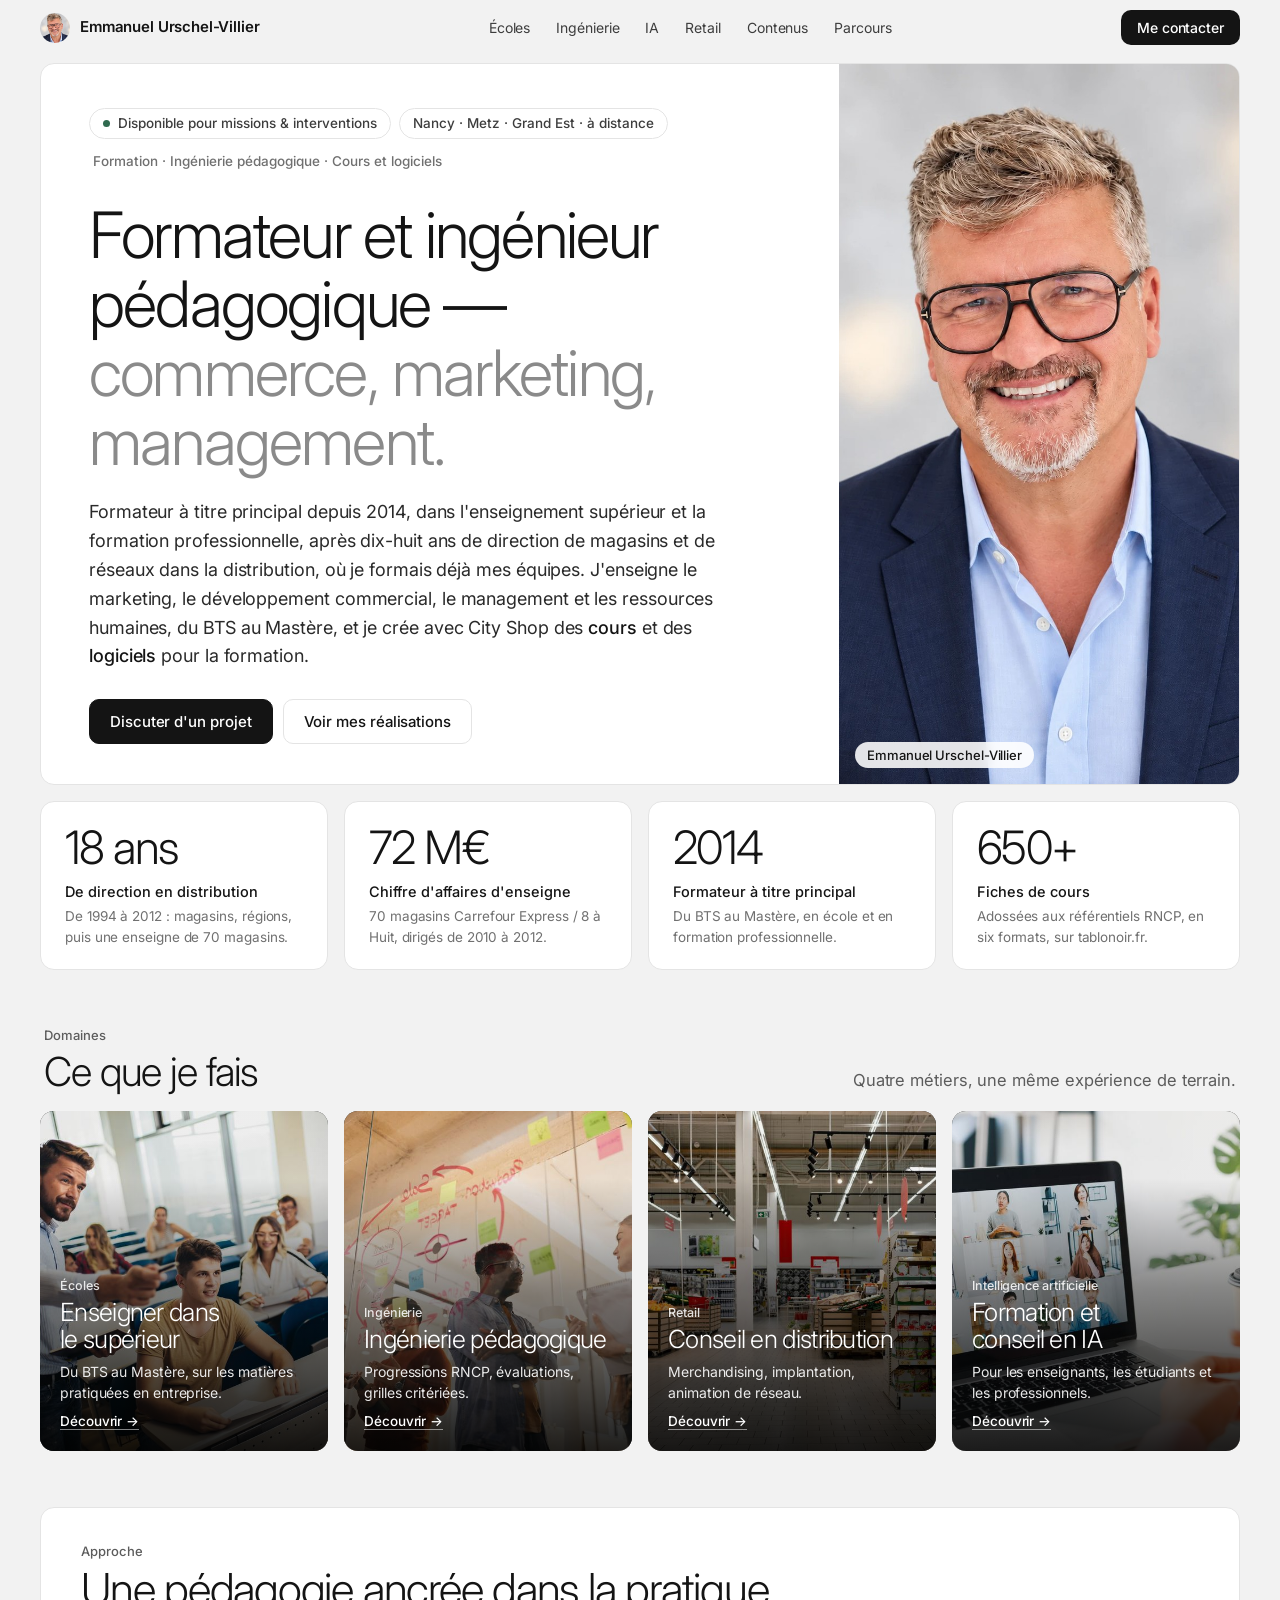
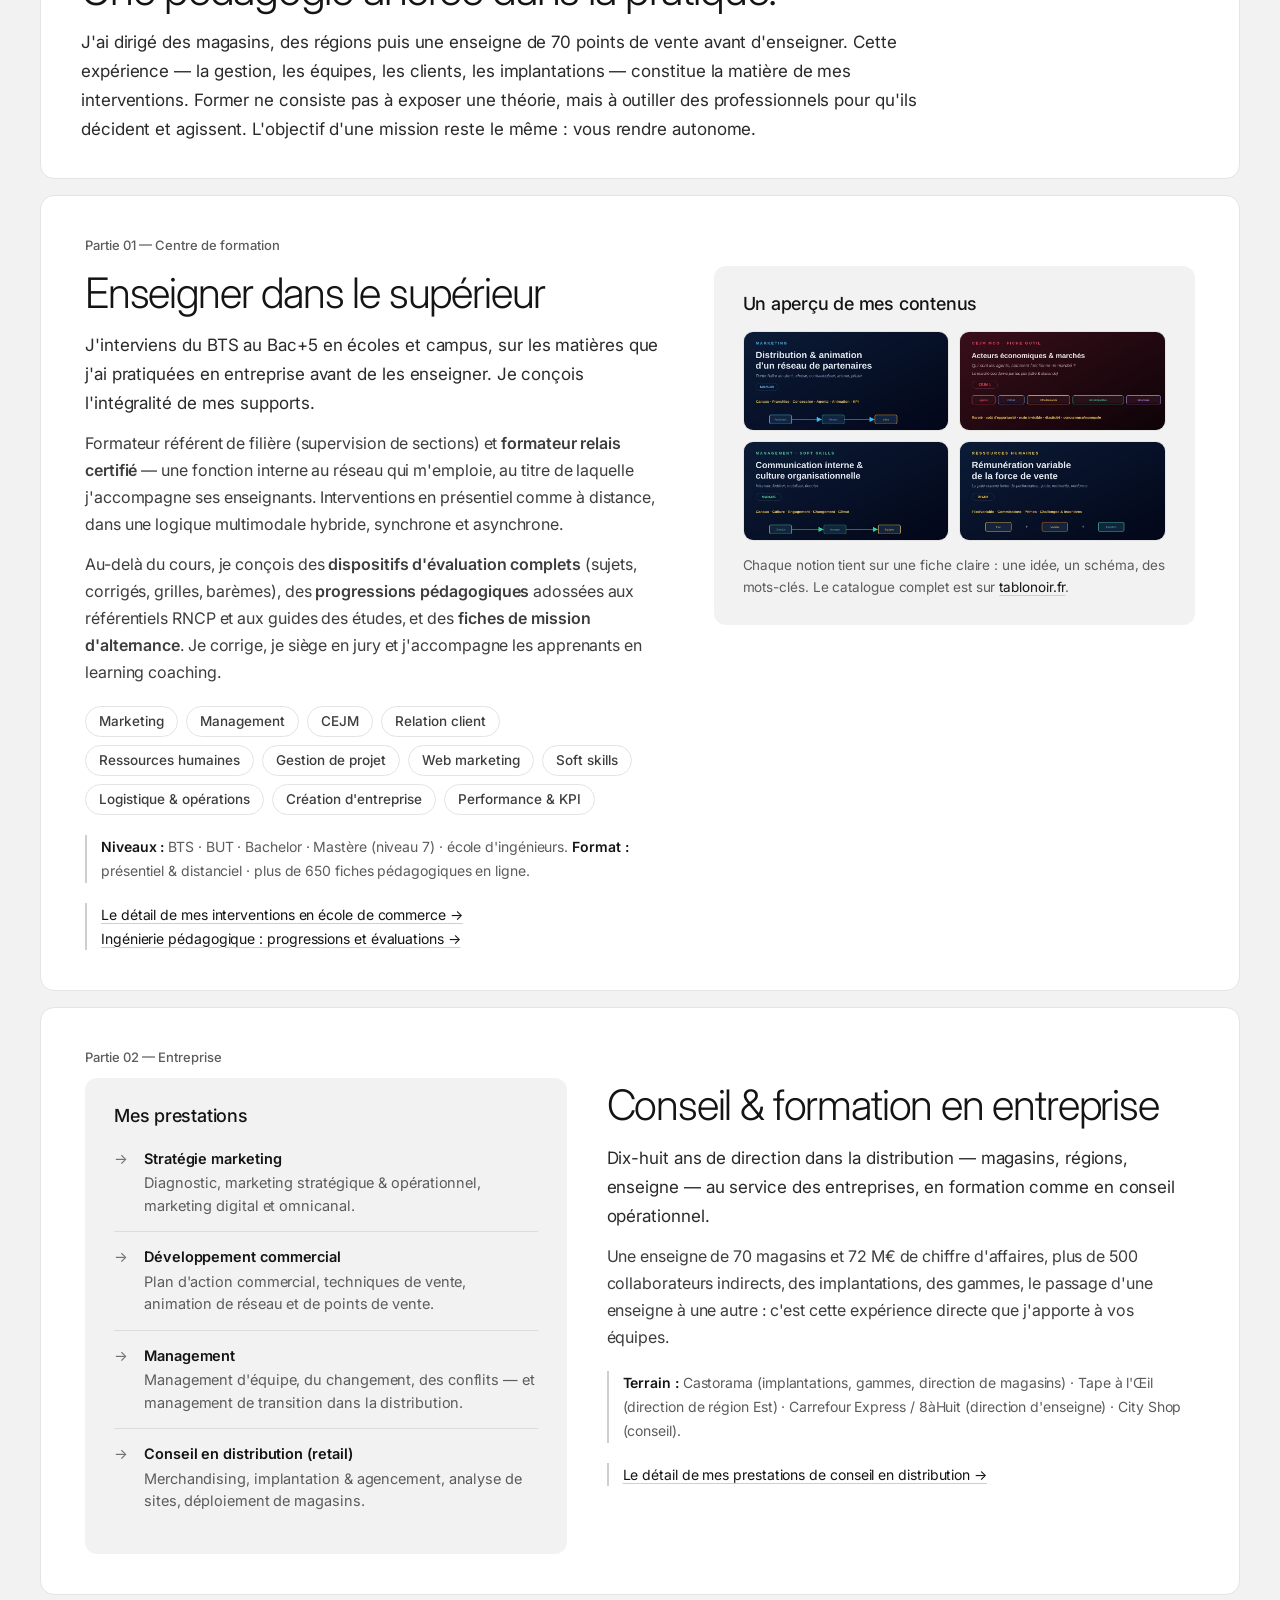
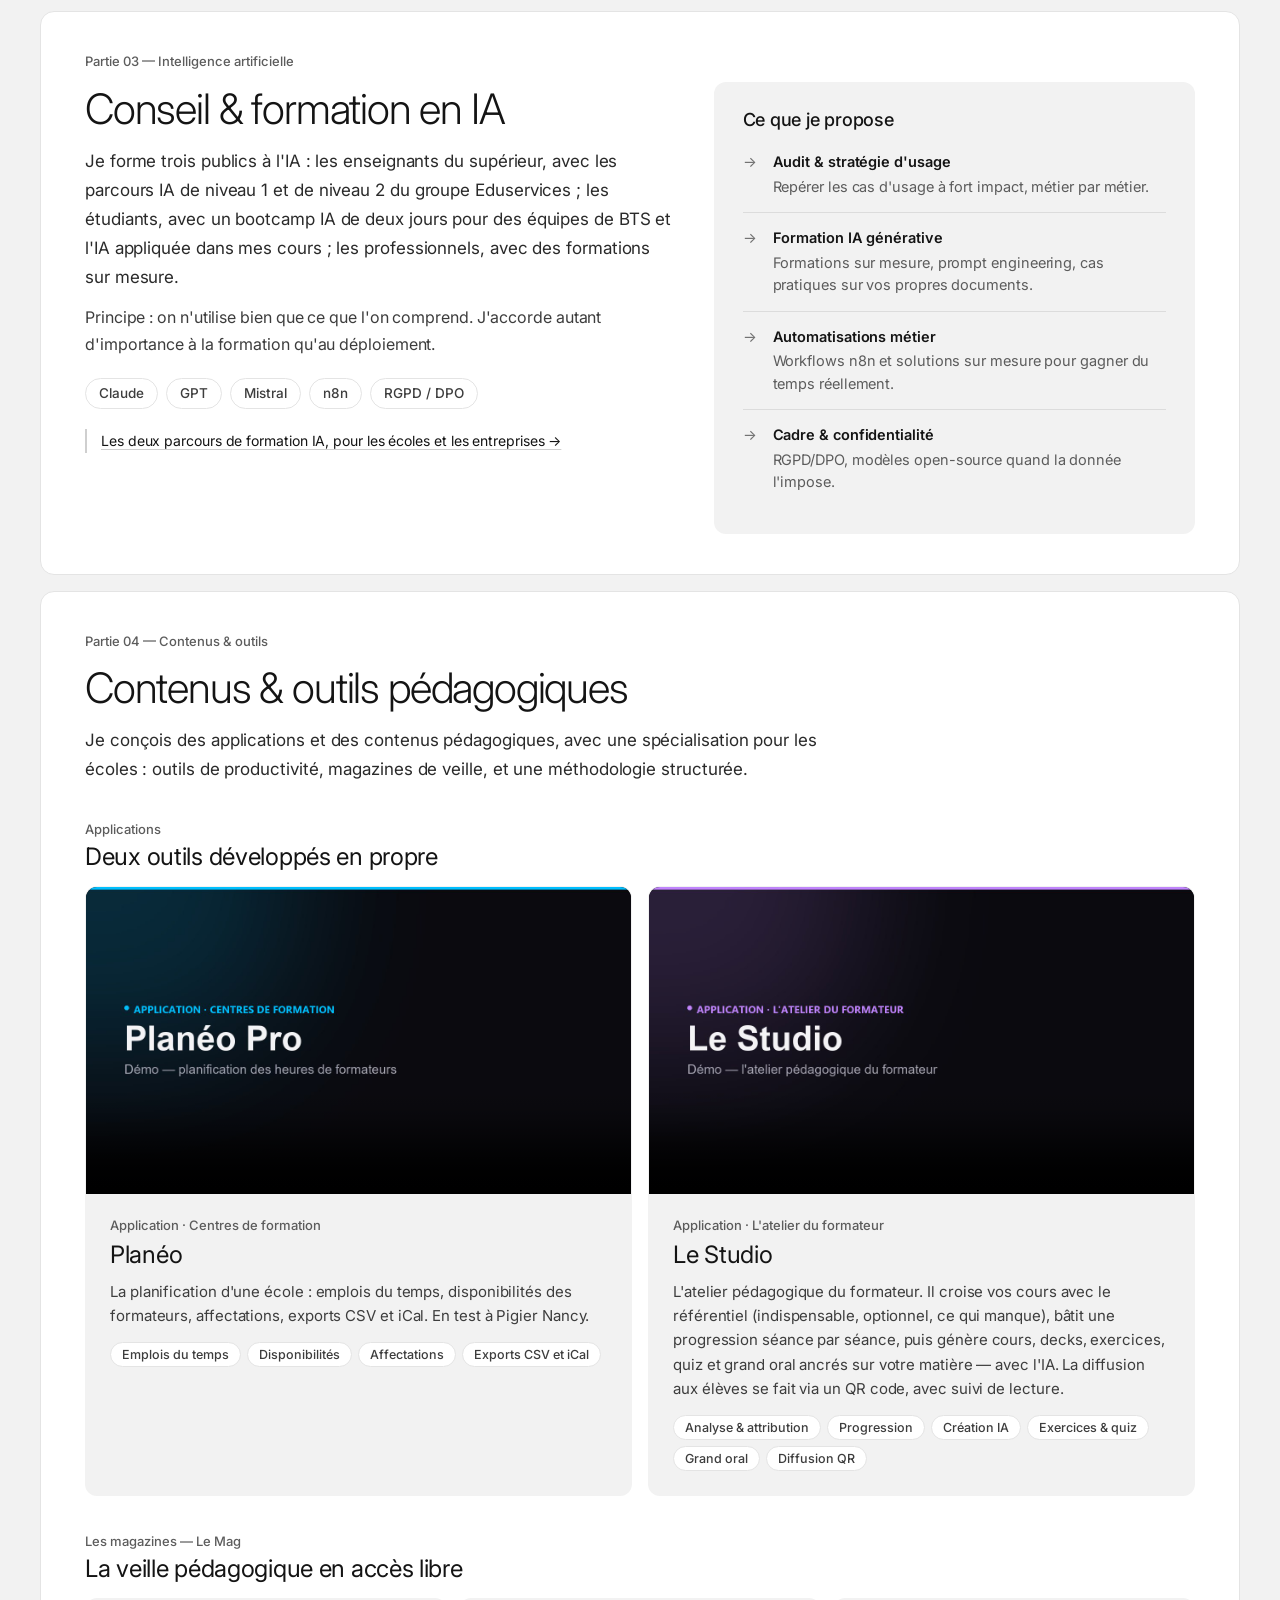
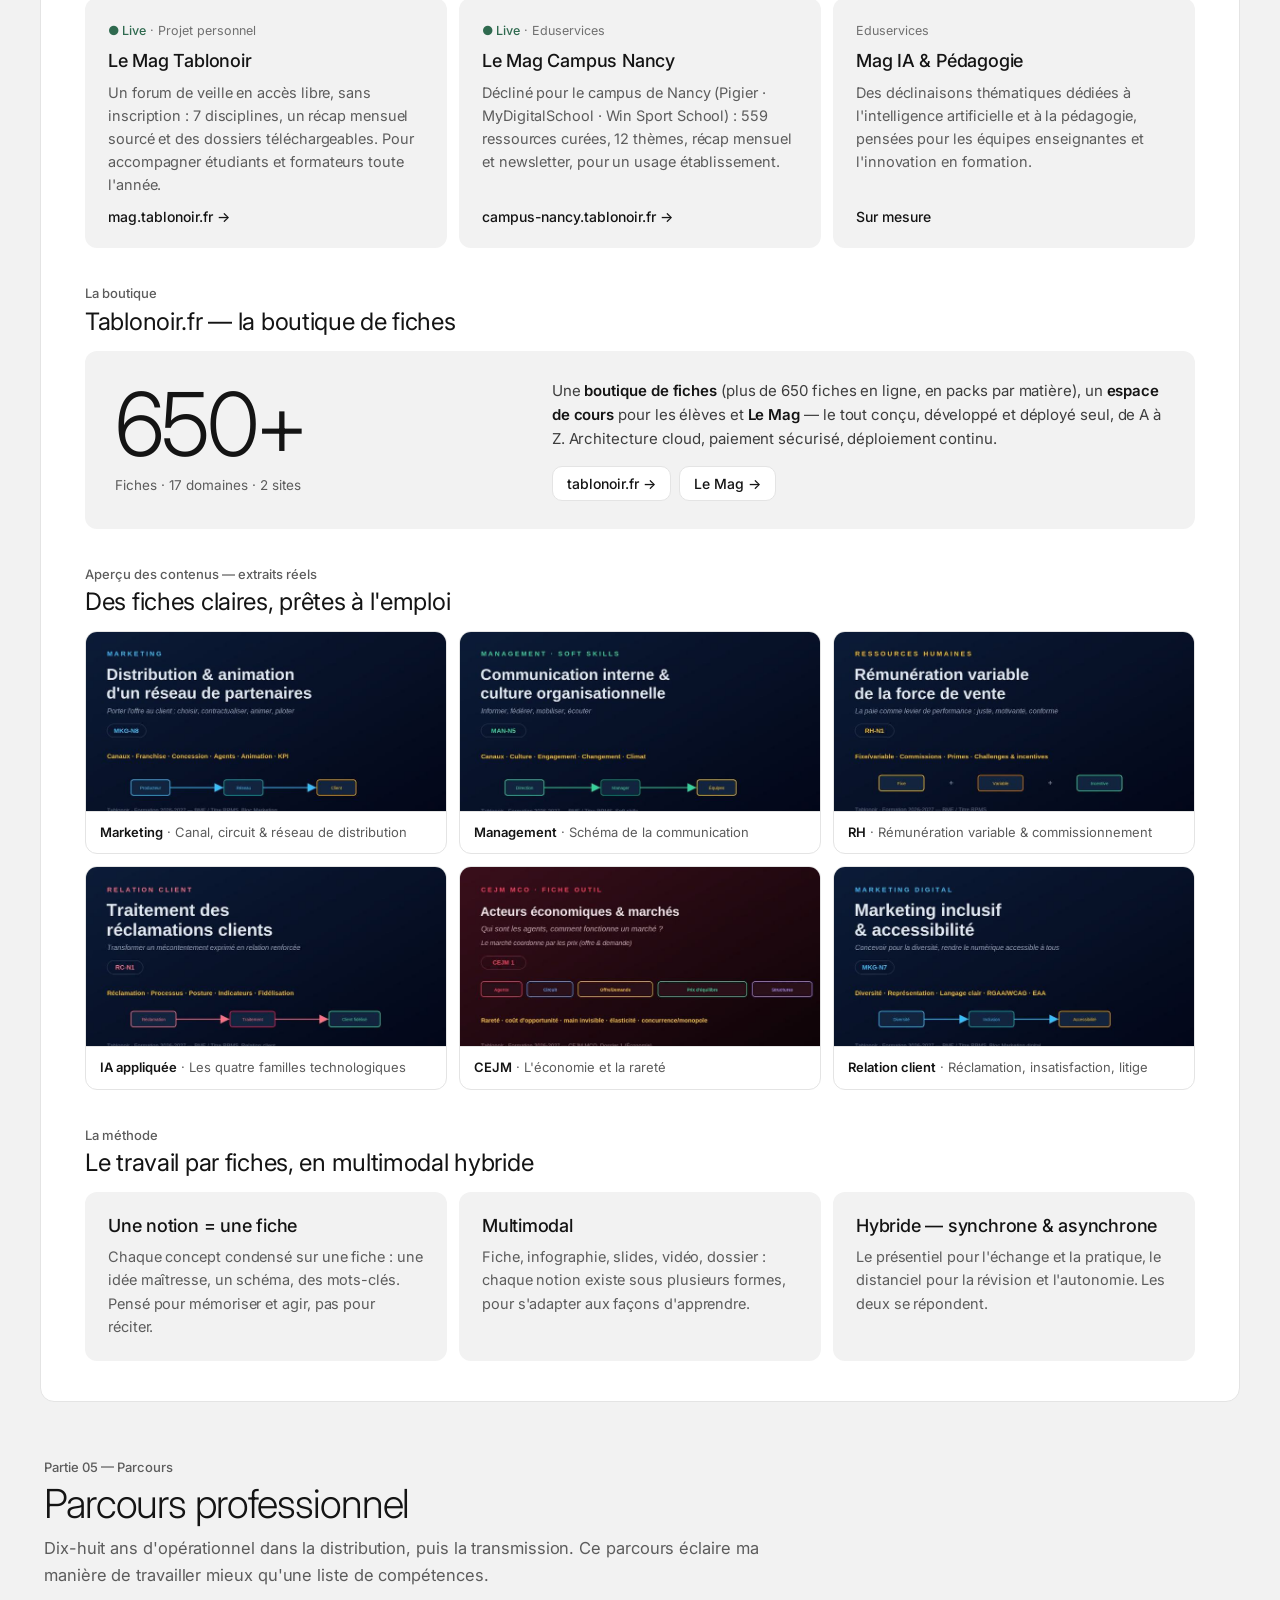
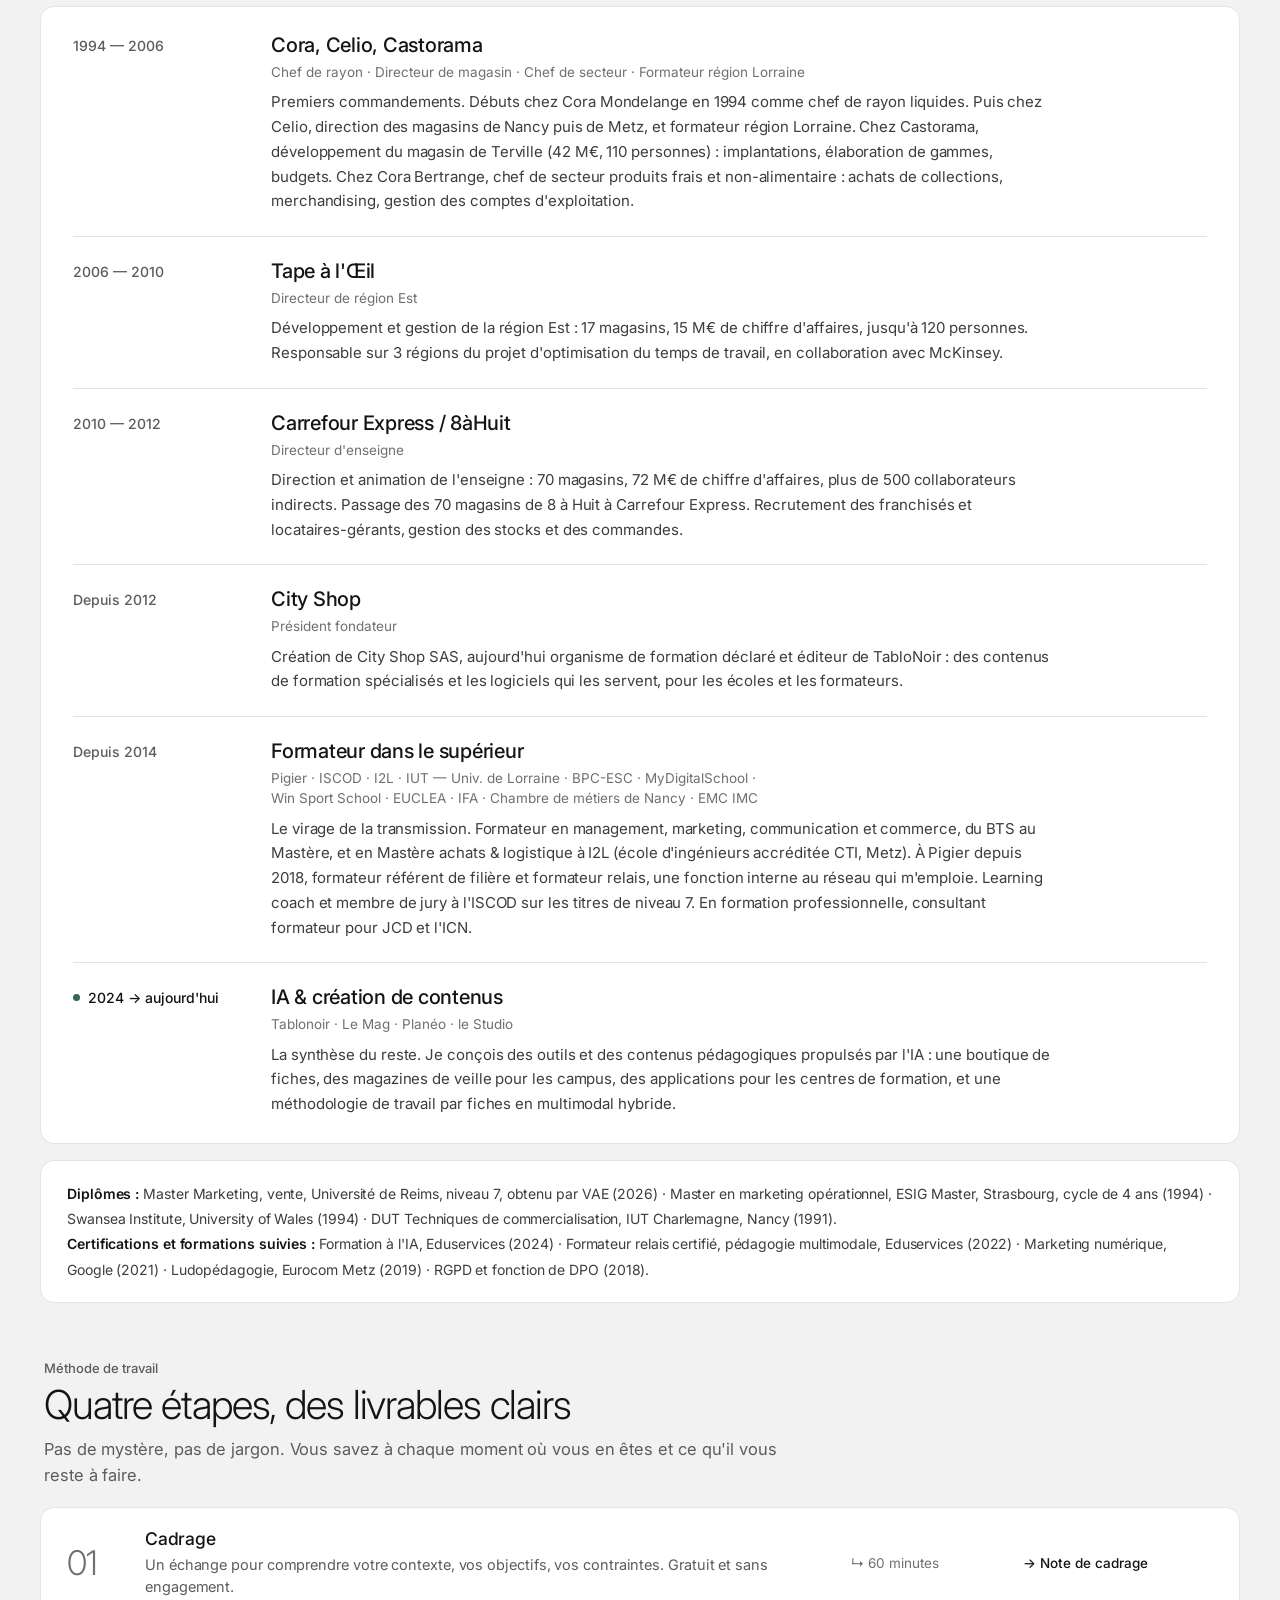
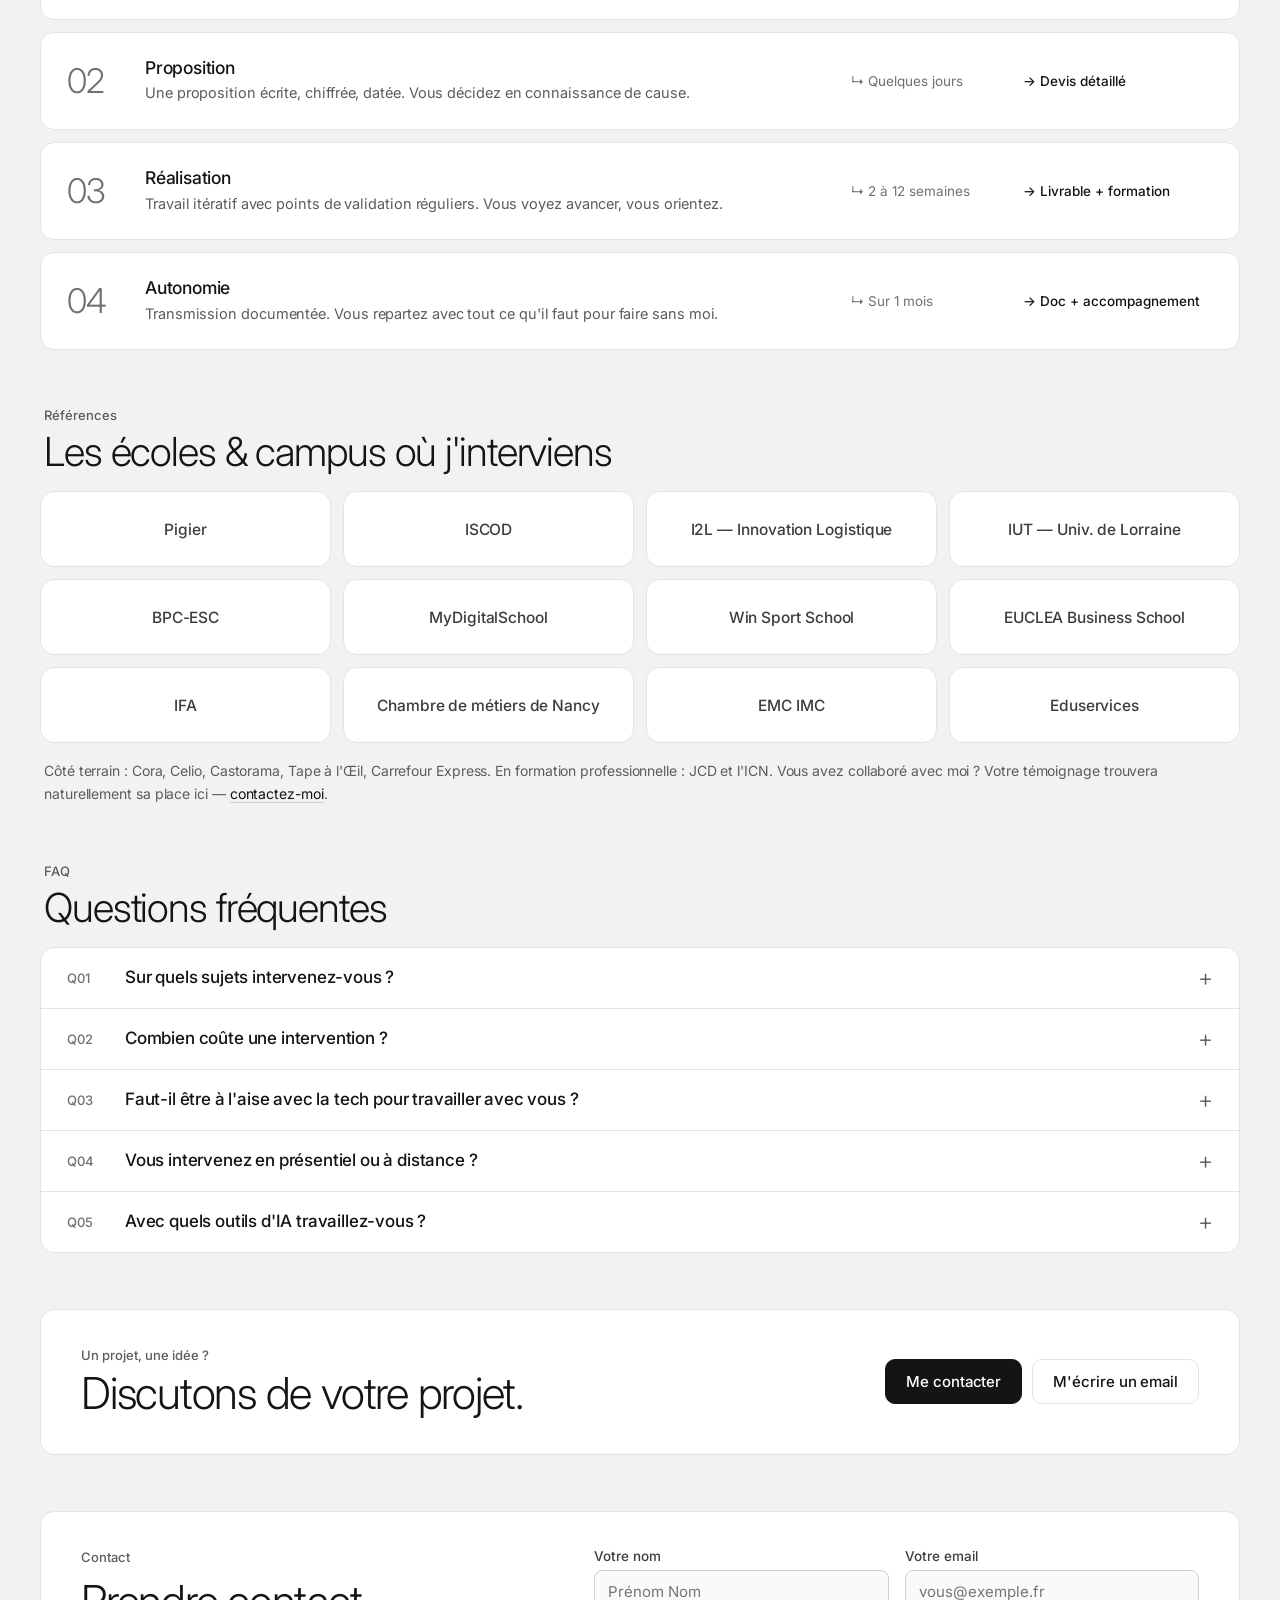
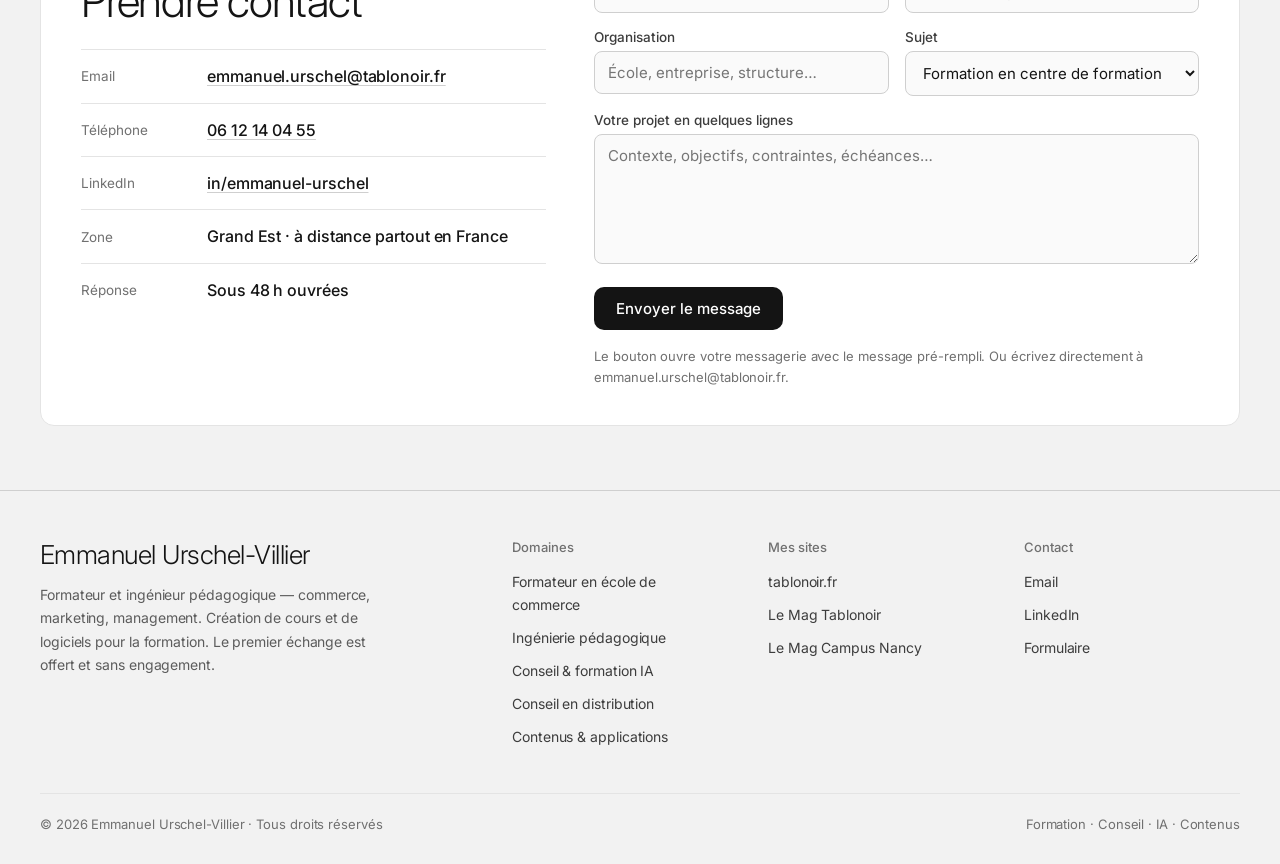
==== commit 4ade89cc: "Portfolio aligné sur le CV et le profil LinkedIn du 04/11/2026 Titre « Formateur et ingénieur pédago" ====
--- a/index.html
+++ b/index.html
@@ -4,26 +4,26 @@
 <meta charset="UTF-8">
 <meta name="viewport" content="width=device-width, initial-scale=1.0">
 
-<title>Emmanuel Urschel — Formateur, consultant retail &amp; IA | Nancy, Metz</title>
-<meta name="description" content="Formateur &amp; consultant à Nancy, Metz et Grand Est : marketing, management, distribution (retail), IA. 30 ans de terrain, formation en école et en entreprise.">
-<meta name="author" content="Emmanuel Urschel">
+<title>Emmanuel Urschel-Villier — Formateur et ingénieur pédagogique | Nancy, Metz</title>
+<meta name="description" content="Formateur et ingénieur pédagogique à Nancy, Metz et dans le Grand Est : commerce, marketing, management, IA. Formateur depuis 2014 après 18 ans de direction en distribution ; cours et logiciels pour la formation.">
+<meta name="author" content="Emmanuel Urschel-Villier">
 <meta name="robots" content="index, follow">
 <link rel="canonical" href="https://emmanuelurschel.fr/">
 
 <meta property="og:type" content="website">
 <meta property="og:locale" content="fr_FR">
-<meta property="og:site_name" content="Emmanuel Urschel">
-<meta property="og:title" content="Emmanuel Urschel — Formateur & consultant retail & IA | Nancy, Metz">
-<meta property="og:description" content="30 ans de terrain dans la distribution, aujourd'hui au service de la formation, du conseil et de la création de contenus pédagogiques.">
+<meta property="og:site_name" content="Emmanuel Urschel-Villier">
+<meta property="og:title" content="Emmanuel Urschel-Villier — Formateur et ingénieur pédagogique | Nancy, Metz">
+<meta property="og:description" content="Formateur depuis 2014, après dix-huit ans de direction dans la distribution : enseignement du BTS au Mastère, ingénierie pédagogique, création de cours et de logiciels.">
 <meta property="og:url" content="https://emmanuelurschel.fr/">
 <meta property="og:image" content="https://emmanuelurschel.fr/og-image.jpg">
 <meta property="og:image:width" content="1200">
 <meta property="og:image:height" content="630">
-<meta property="og:image:alt" content="Emmanuel Urschel — Formateur & consultant, distribution, marketing, management & IA">
+<meta property="og:image:alt" content="Emmanuel Urschel-Villier — Formateur et ingénieur pédagogique, commerce, marketing, management">
 
 <meta name="twitter:card" content="summary_large_image">
-<meta name="twitter:title" content="Emmanuel Urschel — Formateur & consultant retail & IA | Nancy, Metz">
-<meta name="twitter:description" content="30 ans de terrain dans la distribution, au service de la formation, du conseil et de la création de contenus.">
+<meta name="twitter:title" content="Emmanuel Urschel-Villier — Formateur et ingénieur pédagogique | Nancy, Metz">
+<meta name="twitter:description" content="Formateur depuis 2014, après dix-huit ans de direction dans la distribution : enseignement du BTS au Mastère, ingénierie pédagogique, création de cours et de logiciels.">
 <meta name="twitter:image" content="https://emmanuelurschel.fr/og-image.jpg">
 
 <meta name="theme-color" content="#F2F2F2">
@@ -38,21 +38,24 @@
 {
   "@context": "https://schema.org",
   "@type": "Person",
-  "name": "Emmanuel Urschel",
+  "name": "Emmanuel Urschel-Villier",
+  "alternateName": "Emmanuel Urschel",
   "givenName": "Emmanuel",
-  "familyName": "Urschel",
-  "jobTitle": "Formateur & consultant — distribution, marketing, management, IA",
+  "familyName": "Urschel-Villier",
+  "jobTitle": "Formateur et ingénieur pédagogique — commerce, marketing, management",
   "url": "https://emmanuelurschel.fr/",
   "email": "mailto:emmanuel.urschel@tablonoir.fr",
   "image": "https://emmanuelurschel.fr/portrait.jpg",
-  "description": "30 ans de direction dans la distribution, aujourd'hui formateur et consultant en marketing, management, conseil retail, IA et création de contenus pédagogiques.",
-  "knowsAbout": ["Formation professionnelle","Stratégie marketing","Développement commercial","Management de transition","Conseil en distribution","Merchandising","Implantation et analyse de sites","Intelligence artificielle générative","Création de contenus pédagogiques","Pédagogie multimodale","Ingénierie pédagogique","Ingénierie de dispositifs d'évaluation","Référentiels RNCP","Qualiopi","Logistique et supply chain","Achats","Formation de formateurs","Learning coaching"],
+  "description": "Formateur depuis 2014 dans l'enseignement supérieur et la formation professionnelle, après dix-huit ans de direction de magasins et de réseaux dans la distribution (1994-2012). Création de cours et de logiciels pour la formation avec City Shop.",
+  "knowsAbout": ["Formation professionnelle","Stratégie marketing","Développement commercial","Management de transition","Conseil en distribution","Merchandising","Implantation et analyse de sites","Intelligence artificielle générative","Création de contenus pédagogiques","Pédagogie multimodale","Ingénierie pédagogique","Ingénierie de dispositifs d'évaluation","Référentiels RNCP","Logistique et supply chain","Achats","Formation de formateurs","Learning coaching"],
   "alumniOf": [
-    { "@type": "CollegeOrUniversity", "name": "ESC Strasbourg" },
+    { "@type": "CollegeOrUniversity", "name": "Université de Reims Champagne-Ardenne" },
+    { "@type": "CollegeOrUniversity", "name": "ESIG Master, Strasbourg" },
     { "@type": "CollegeOrUniversity", "name": "IUT Charlemagne Nancy" }
   ],
   "worksFor": { "@type": "Organization", "name": "City Shop" },
   "hasCredential": [
+    { "@type": "EducationalOccupationalCredential", "name": "Master Marketing, vente (niveau 7, RNCP 35907), obtenu par VAE", "credentialCategory": "degree", "recognizedBy": { "@type": "CollegeOrUniversity", "name": "Université de Reims Champagne-Ardenne" } },
     { "@type": "EducationalOccupationalCredential", "name": "Formateur relais certifié — Former dans un environnement pédagogique multimodal", "credentialCategory": "certificate", "recognizedBy": { "@type": "Organization", "name": "Eduservices" } },
     { "@type": "EducationalOccupationalCredential", "name": "Fondamentaux du marketing numérique", "credentialCategory": "certificate", "recognizedBy": { "@type": "Organization", "name": "Google" } },
     { "@type": "EducationalOccupationalCredential", "name": "RGPD / DPO", "credentialCategory": "certificate" }
@@ -66,14 +69,14 @@
 {
   "@context": "https://schema.org",
   "@type": "ProfessionalService",
-  "name": "Emmanuel Urschel — Formation & conseil",
+  "name": "Emmanuel Urschel-Villier — Formation & conseil",
   "url": "https://emmanuelurschel.fr/",
   "image": "https://emmanuelurschel.fr/og-image.jpg",
   "telephone": "+33612140455",
   "email": "emmanuel.urschel@tablonoir.fr",
   "address": { "@type": "PostalAddress", "addressRegion": "Grand Est", "addressCountry": "FR" },
   "areaServed": ["Nancy","Metz","Grand Est","France"],
-  "founder": "Emmanuel Urschel",
+  "founder": "Emmanuel Urschel-Villier",
   "serviceType": ["Formation en centre de formation","Formation et conseil en entreprise","Conseil et formation en intelligence artificielle","Création de contenus et d'outils pédagogiques"]
 }
 </script>
@@ -114,8 +117,8 @@
 {
   "@context": "https://schema.org",
   "@type": "VideoObject",
-  "name": "Planéo Pro — démo",
-  "description": "Démonstration de Planéo Pro, l'outil de planification des heures de formateurs : gestion multi-années, import des volumes horaires, attribution des cours par section et suivi des disponibilités, avec un remplissage assisté par l'IA.",
+  "name": "Planéo — démo",
+  "description": "Démonstration de Planéo, l'outil de planification des heures de formateurs : gestion multi-années, import des volumes horaires, attribution des cours par section et suivi des disponibilités, avec un remplissage assisté par l'IA.",
   "thumbnailUrl": ["https://emmanuelurschel.fr/poster-planeo.jpg"],
   "uploadDate": "2026-07-24",
   "contentUrl": "https://emmanuelurschel.fr/planeo-pro.mp4"
@@ -137,7 +140,7 @@
 <body>
 
 <nav class="nav">
-  <a class="brand" href="#top"><span class="mk"></span>Emmanuel Urschel</a>
+  <a class="brand" href="#top"><span class="mk"></span><span class="nom">Emmanuel <span class="insec">Urschel-Villier</span></span></a>
   <div class="links" id="navlinks">
     <a href="/formateur-ecole-commerce/">Écoles</a>
     <a href="/ingenierie-pedagogique/">Ingénierie</a>
@@ -156,28 +159,28 @@
     <div class="eyebrow">
       <span class="badge"><span class="pt"></span>Disponible pour missions &amp; interventions</span>
       <span class="badge">Nancy · Metz · Grand Est · à distance</span>
-      <span class="mono" style="color:var(--muted2)">Formateur · Consultant · Distribution · IA</span>
-    </div>
-    <h1>Consultant &amp; formateur&nbsp;—<br><span class="accent">distribution, marketing, management.</span></h1>
-    <p class="sub">Trente ans de direction opérationnelle — Castorama, Tape à l'Œil, Carrefour Express — aujourd'hui au service des écoles et des entreprises. J'intègre l'<strong>intelligence artificielle</strong> à la formation et à la production de <strong>contenus pédagogiques</strong>.</p>
+      <span class="mono" style="color:var(--muted2)">Formation · Ingénierie pédagogique · Cours et logiciels</span>
+    </div>
+    <h1>Formateur et ingénieur pédagogique&nbsp;—<br><span class="accent">commerce, marketing, management.</span></h1>
+    <p class="sub">Formateur à titre principal depuis 2014, dans l'enseignement supérieur et la formation professionnelle, après dix-huit ans de direction de magasins et de réseaux dans la distribution, où je formais déjà mes équipes. J'enseigne le marketing, le développement commercial, le management et les ressources humaines, du BTS au Mastère, et je crée avec City Shop des <strong>cours</strong> et des <strong>logiciels</strong> pour la formation.</p>
     <div class="cta-row">
       <a href="#contact" class="btn primary">Discuter d'un projet</a>
       <a href="#contenus" class="btn ghost">Voir mes réalisations</a>
     </div>
   </div>
   <div class="portrait">
-    <img src="portrait.jpg" alt="Emmanuel Urschel, formateur et consultant" width="900" height="1350" fetchpriority="high">
-    <span class="cap">Emmanuel Urschel</span>
+    <img src="portrait.jpg" alt="Emmanuel Urschel-Villier, formateur et ingénieur pédagogique" width="900" height="1350" fetchpriority="high">
+    <span class="cap">Emmanuel Urschel-Villier</span>
   </div>
 </header>
 
 <!-- STATS -->
 <div class="stats">
   <div class="stats-inner">
-    <div class="stat"><div class="v">30 ans</div><div class="k">De terrain et de pédagogie</div><div class="note">De la direction d'enseigne à la salle de formation, depuis 1994.</div></div>
-    <div class="stat"><div class="v">500</div><div class="k">Personnes managées</div><div class="note">Jusqu'à 500 collaborateurs à la tête de Carrefour Express / 8àHuit.</div></div>
-    <div class="stat"><div class="v">673</div><div class="k">Fiches pédagogiques</div><div class="note">Conçues et publiées sur tablonoir.fr, sur 17 domaines.</div></div>
-    <div class="stat"><div class="v">1 186 h</div><div class="k">Heures programmées 2026-2027</div><div class="note">Sur quatre organismes, du BTS à l'école d'ingénieurs.</div></div>
+    <div class="stat"><div class="v">18 ans</div><div class="k">De direction en distribution</div><div class="note">De 1994 à 2012 : magasins, régions, puis une enseigne de 70 magasins.</div></div>
+    <div class="stat"><div class="v">72 M€</div><div class="k">Chiffre d'affaires d'enseigne</div><div class="note">70 magasins Carrefour Express / 8 à Huit, dirigés de 2010 à 2012.</div></div>
+    <div class="stat"><div class="v">2014</div><div class="k">Formateur à titre principal</div><div class="note">Du BTS au Mastère, en école et en formation professionnelle.</div></div>
+    <div class="stat"><div class="v">650+</div><div class="k">Fiches de cours</div><div class="note">Adossées aux référentiels RNCP, en six formats, sur tablonoir.fr.</div></div>
   </div>
 </div>
 
@@ -193,13 +196,13 @@
       <p>Du BTS au Mastère, sur les matières pratiquées en entreprise.</p><span class="fl">Découvrir →</span></div></a>
     <a class="tuile" href="/ingenierie-pedagogique/"><img src="domaine-ingenierie.jpg" alt="" width="900" height="600" loading="lazy"><div class="tx">
       <div class="sur">Ingénierie</div><h3>Ingénierie pédagogique</h3>
-      <p>Progressions RNCP, évaluations, preuves Qualiopi.</p><span class="fl">Découvrir →</span></div></a>
+      <p>Progressions RNCP, évaluations, grilles critériées.</p><span class="fl">Découvrir →</span></div></a>
     <a class="tuile" href="/conseil-retail/"><img src="domaine-retail.jpg" alt="" width="900" height="600" loading="lazy"><div class="tx">
       <div class="sur">Retail</div><h3>Conseil en distribution</h3>
       <p>Merchandising, implantation, animation de réseau.</p><span class="fl">Découvrir →</span></div></a>
     <a class="tuile" href="/formation-ia/"><img src="domaine-ia.jpg" alt="" width="900" height="600" loading="lazy"><div class="tx">
       <div class="sur">Intelligence artificielle</div><h3>Formation et conseil en IA</h3>
-      <p>Cas d'usage réels, automatisations, cadre RGPD.</p><span class="fl">Découvrir →</span></div></a>
+      <p>Pour les enseignants, les étudiants et les professionnels.</p><span class="fl">Découvrir →</span></div></a>
   </div>
 </section>
 
@@ -221,15 +224,15 @@
         <h2>Enseigner dans le <span class="accent">supérieur</span></h2>
         <p class="lead">J'interviens du BTS au Bac+5 en écoles et campus, sur les matières que j'ai pratiquées en entreprise avant de les enseigner. Je conçois l'intégralité de mes supports.</p>
         <p class="lead">Formateur référent de filière (supervision de sections) et <b>formateur relais certifié</b> — une fonction interne au réseau qui m'emploie, au titre de laquelle j'accompagne ses enseignants. Interventions en présentiel comme à distance, dans une logique multimodale hybride, synchrone et asynchrone.</p>
-        <p class="lead">Au-delà du cours, je conçois des <b>dispositifs d'évaluation complets</b> (sujets, corrigés, grilles, barèmes), des <b>progressions pédagogiques</b> adossées aux référentiels RNCP et aux guides des études, et des <b>fiches de mission d'alternance</b> utilisables comme supports de preuve <b>Qualiopi</b>. Je corrige, je siège en jury et j'accompagne les apprenants en learning coaching.</p>
+        <p class="lead">Au-delà du cours, je conçois des <b>dispositifs d'évaluation complets</b> (sujets, corrigés, grilles, barèmes), des <b>progressions pédagogiques</b> adossées aux référentiels RNCP et aux guides des études, et des <b>fiches de mission d'alternance</b>. Je corrige, je siège en jury et j'accompagne les apprenants en learning coaching.</p>
         <div class="chips">
           <span class="chip">Marketing</span><span class="chip">Management</span><span class="chip">CEJM</span>
           <span class="chip">Relation client</span><span class="chip">Ressources humaines</span><span class="chip">Gestion de projet</span>
           <span class="chip">Web marketing</span><span class="chip">Soft skills</span><span class="chip">Logistique &amp; opérations</span>
           <span class="chip">Création d'entreprise</span><span class="chip">Performance &amp; KPI</span>
         </div>
-        <p class="metaline"><b>Niveaux :</b> BTS · BUT · Bachelor · Mastère (niveau 7) · école d'ingénieurs. <b>Format :</b> présentiel &amp; distanciel · 673 fiches pédagogiques en ligne.</p>
-        <p class="metaline"><a href="/formateur-ecole-commerce/">Le détail de mes interventions en école de commerce →</a><br><a href="/ingenierie-pedagogique/">Ingénierie pédagogique, progressions et conformité Qualiopi →</a></p>
+        <p class="metaline"><b>Niveaux :</b> BTS · BUT · Bachelor · Mastère (niveau 7) · école d'ingénieurs. <b>Format :</b> présentiel &amp; distanciel · plus de 650 fiches pédagogiques en ligne.</p>
+        <p class="metaline"><a href="/formateur-ecole-commerce/">Le détail de mes interventions en école de commerce →</a><br><a href="/ingenierie-pedagogique/">Ingénierie pédagogique : progressions et évaluations →</a></p>
       </div>
       <div class="panel">
         <h3>Un aperçu de mes contenus</h3>
@@ -261,8 +264,8 @@
       </div>
       <div>
         <h2>Conseil &amp; formation en <span class="accent">entreprise</span></h2>
-        <p class="lead">Trente ans de direction dans la distribution — magasins, régions, enseignes — au service des entreprises, en formation comme en conseil opérationnel.</p>
-        <p class="lead">Je n'enseigne que ce que j'ai piloté : direction d'équipes jusqu'à 500 personnes, 72 M€ de chiffre d'affaires d'enseigne, implantations, élaboration de gammes, déploiement de réseaux. C'est cette expérience directe que j'apporte à vos équipes.</p>
+        <p class="lead">Dix-huit ans de direction dans la distribution — magasins, régions, enseigne — au service des entreprises, en formation comme en conseil opérationnel.</p>
+        <p class="lead">Une enseigne de 70 magasins et 72 M€ de chiffre d'affaires, plus de 500 collaborateurs indirects, des implantations, des gammes, le passage d'une enseigne à une autre : c'est cette expérience directe que j'apporte à vos équipes.</p>
         <p class="metaline"><b>Terrain :</b> Castorama (implantations, gammes, direction de magasins) · Tape à l'Œil (direction de région Est) · Carrefour Express / 8àHuit (direction d'enseigne) · City Shop (conseil).</p>
         <p class="metaline"><a href="/conseil-retail/">Le détail de mes prestations de conseil en distribution →</a></p>
       </div>
@@ -277,7 +280,7 @@
     <div class="part-grid">
       <div>
         <h2>Conseil &amp; formation en <span class="accent">IA</span></h2>
-        <p class="lead">J'accompagne organisations, écoles et indépendants dans l'intégration de l'IA à leurs pratiques : cas d'usage réels, résultats mesurables, sans jargon.</p>
+        <p class="lead">Je forme trois publics à l'IA : les enseignants du supérieur, avec les parcours IA de niveau 1 et de niveau 2 du groupe Eduservices ; les étudiants, avec un bootcamp IA de deux jours pour des équipes de BTS et l'IA appliquée dans mes cours ; les professionnels, avec des formations sur mesure.</p>
         <p class="lead">Principe : on n'utilise bien que ce que l'on comprend. J'accorde autant d'importance à la formation qu'au déploiement.</p>
         <div class="chips">
           <span class="chip">Claude</span><span class="chip">GPT</span><span class="chip">Mistral</span><span class="chip">n8n</span><span class="chip">RGPD / DPO</span>
@@ -288,7 +291,7 @@
         <h3>Ce que je propose</h3>
         <ul class="plist">
           <li><span class="ic">→</span><span><b>Audit &amp; stratégie d'usage</b>Repérer les cas d'usage à fort impact, métier par métier.</span></li>
-          <li><span class="ic">→</span><span><b>Formation IA générative</b>Programme « IA génératives &amp; conversationnelles », prompt engineering, cas pratiques.</span></li>
+          <li><span class="ic">→</span><span><b>Formation IA générative</b>Formations sur mesure, prompt engineering, cas pratiques sur vos propres documents.</span></li>
           <li><span class="ic">→</span><span><b>Automatisations métier</b>Workflows n8n et solutions sur mesure pour gagner du temps réellement.</span></li>
           <li><span class="ic">→</span><span><b>Cadre &amp; confidentialité</b>RGPD/DPO, modèles open-source quand la donnée l'impose.</span></li>
         </ul>
@@ -314,9 +317,9 @@
         </div>
         <div class="body">
           <div class="kick">Application · Centres de formation</div>
-          <h3>Planéo Pro</h3>
-          <p>L'outil de planification des heures de formateurs : gestion multi-années, import des volumes horaires, attribution des cours par section et suivi des disponibilités — avec un remplissage assisté par l'IA.</p>
-          <div class="feat"><span>Multi-années</span><span>Import VHJ</span><span>Attribution</span><span>Assisté IA</span></div>
+          <h3>Planéo</h3>
+          <p>La planification d'une école : emplois du temps, disponibilités des formateurs, affectations, exports CSV et iCal. En test à Pigier Nancy.</p>
+          <div class="feat"><span>Emplois du temps</span><span>Disponibilités</span><span>Affectations</span><span>Exports CSV et iCal</span></div>
         </div>
       </article>
       <article class="app" style="--ac:var(--violet)">
@@ -358,9 +361,9 @@
 
     <div class="subhead"><div class="k">La boutique</div><h3>Tablonoir.fr — la boutique de fiches</h3></div>
     <div class="boutique">
-      <div class="bignum"><div class="n">673</div><div class="s">Fiches · 17 domaines · 2 sites</div></div>
+      <div class="bignum"><div class="n">650+</div><div class="s">Fiches · 17 domaines · 2 sites</div></div>
       <div>
-        <p>Une <strong>boutique de fiches</strong> (673 fiches en ligne, en packs par matière), un <strong>espace de cours</strong> pour les élèves et <strong>Le Mag</strong> — le tout conçu, développé et déployé seul, de A à Z. Architecture cloud, paiement sécurisé, déploiement continu.</p>
+        <p>Une <strong>boutique de fiches</strong> (plus de 650 fiches en ligne, en packs par matière), un <strong>espace de cours</strong> pour les élèves et <strong>Le Mag</strong> — le tout conçu, développé et déployé seul, de A à Z. Architecture cloud, paiement sécurisé, déploiement continu.</p>
         <div class="links"><a href="https://tablonoir.fr" target="_blank" rel="noopener">tablonoir.fr →</a><a href="https://mag.tablonoir.fr" target="_blank" rel="noopener">Le Mag →</a></div>
       </div>
     </div>
@@ -389,7 +392,7 @@
   <div class="head">
     <div class="lbl">Partie 05 — Parcours</div>
     <h2>Parcours <span class="accent">professionnel</span></h2>
-    <div class="intro">Trente ans d'opérationnel dans la distribution, puis la transmission. Ce parcours éclaire ma manière de travailler mieux qu'une liste de compétences.</div>
+    <div class="intro">Dix-huit ans d'opérationnel dans la distribution, puis la transmission. Ce parcours éclaire ma manière de travailler mieux qu'une liste de compétences.</div>
   </div>
   <div class="timeline">
     <div class="tl"><div class="period">1994 — 2006</div><div>
@@ -402,15 +405,15 @@
     </div></div>
     <div class="tl"><div class="period">2010 — 2012</div><div>
       <h3>Carrefour Express / 8àHuit <small>Directeur d'enseigne</small></h3>
-      <p>Direction et animation de l'enseigne : 70 magasins, 72 M€ de chiffre d'affaires, jusqu'à 500 personnes. Recrutement des franchisés et locataires-gérants, gestion des stocks et des commandes.</p>
+      <p>Direction et animation de l'enseigne : 70 magasins, 72 M€ de chiffre d'affaires, plus de 500 collaborateurs indirects. Passage des 70 magasins de 8 à Huit à Carrefour Express. Recrutement des franchisés et locataires-gérants, gestion des stocks et des commandes.</p>
     </div></div>
     <div class="tl"><div class="period">Depuis 2012</div><div>
       <h3>City Shop <small>Président fondateur</small></h3>
-      <p>Création de ma structure de conseil : développement retail, stratégie, communication et réseaux sociaux. Le passage du salarié dirigeant à l'indépendant qui accompagne d'autres dirigeants.</p>
+      <p>Création de City Shop SAS, aujourd'hui organisme de formation déclaré et éditeur de TabloNoir : des contenus de formation spécialisés et les logiciels qui les servent, pour les écoles et les formateurs.</p>
     </div></div>
-    <div class="tl"><div class="period">Depuis 2012</div><div>
-      <h3>Formateur dans le supérieur <small>Pigier · IUT — Univ. de Lorraine · I2L · ISCOD · MyDigitalSchool · Win Sport School · EUCLEA · BPC</small></h3>
-      <p>Le virage de la transmission. Formateur en management, marketing, communication et commerce, du BTS au Mastère, et en Mastère achats &amp; logistique à I2L (école d'ingénieurs accréditée CTI, Metz). Formateur référent de filière et formateur relais, une fonction interne au réseau qui m'emploie. Learning coach et membre de jury à l'ISCOD sur les titres de niveau 7.</p>
+    <div class="tl"><div class="period">Depuis 2014</div><div>
+      <h3>Formateur dans le supérieur <small>Pigier · ISCOD · I2L · IUT — Univ. de Lorraine · BPC-ESC · MyDigitalSchool · Win Sport School · EUCLEA · IFA · Chambre de métiers de Nancy · EMC IMC</small></h3>
+      <p>Le virage de la transmission. Formateur en management, marketing, communication et commerce, du BTS au Mastère, et en Mastère achats &amp; logistique à I2L (école d'ingénieurs accréditée CTI, Metz). À Pigier depuis 2018, formateur référent de filière et formateur relais, une fonction interne au réseau qui m'emploie. Learning coach et membre de jury à l'ISCOD sur les titres de niveau 7. En formation professionnelle, consultant formateur pour JCD et l'ICN.</p>
     </div></div>
     <div class="tl now"><div class="period">2024 → aujourd'hui</div><div>
       <h3>IA &amp; création de contenus <small>Tablonoir · Le Mag · Planéo · le Studio</small></h3>
@@ -418,8 +421,8 @@
     </div></div>
   </div>
   <p class="tl-foot">
-    <strong>Formation :</strong> ESC Strasbourg — ESIG, 1991-1994 (Master, Bac+5, marketing opérationnel) · DUT Techniques de commercialisation (IUT Charlemagne, Nancy) · 2 ans de formation au Luxembourg (CCI).<br>
-    <strong>Certifications :</strong> Formateur relais certifié — « Former dans un environnement pédagogique multimodal » (2022) · Formation à l'IA — Académie Eduservices (2024) · Pédagogie multimodale (2022) · Fondamentaux du marketing numérique — Google (2021) · Ludopédagogie (2019) · RGPD / DPO (2018).
+    <strong>Diplômes :</strong> Master Marketing, vente, Université de Reims, niveau 7, obtenu par VAE (2026) · Master en marketing opérationnel, ESIG Master, Strasbourg, cycle de 4 ans (1994) · Swansea Institute, University of Wales (1994) · DUT Techniques de commercialisation, IUT Charlemagne, Nancy (1991).<br>
+    <strong>Certifications et formations suivies :</strong> Formation à l'IA, Eduservices (2024) · Formateur relais certifié, pédagogie multimodale, Eduservices (2022) · Marketing numérique, Google (2021) · Ludopédagogie, Eurocom Metz (2019) · RGPD et fonction de DPO (2018).
   </p>
 </section>
 
@@ -446,17 +449,19 @@
   </div>
   <div class="logos">
     <div class="logo">Pigier</div>
+    <div class="logo">ISCOD</div>
+    <div class="logo">I2L — Innovation Logistique</div>
     <div class="logo">IUT — Univ. de Lorraine</div>
+    <div class="logo">BPC-ESC</div>
     <div class="logo">MyDigitalSchool</div>
     <div class="logo">Win Sport School</div>
     <div class="logo">EUCLEA Business School</div>
-    <div class="logo">I2L — Innovation Logistique</div>
-    <div class="logo">ISCOD</div>
-    <div class="logo">BPC</div>
+    <div class="logo">IFA</div>
+    <div class="logo">Chambre de métiers de Nancy</div>
+    <div class="logo">EMC IMC</div>
     <div class="logo">Eduservices</div>
-    <div class="logo">City Shop</div>
-  </div>
-  <p class="partners-foot">Côté terrain : Castorama, Cora, Tape à l'Œil, Carrefour Express. Vous avez collaboré avec moi ? Votre témoignage trouvera naturellement sa place ici — <a href="#contact">contactez-moi</a>.</p>
+  </div>
+  <p class="partners-foot">Côté terrain : Cora, Celio, Castorama, Tape à l'Œil, Carrefour Express. En formation professionnelle : JCD et l'ICN. Vous avez collaboré avec moi ? Votre témoignage trouvera naturellement sa place ici — <a href="#contact">contactez-moi</a>.</p>
 </section>
 
 <!-- FAQ -->
@@ -528,8 +533,8 @@
 <footer>
   <div class="footer-grid">
     <div>
-      <h3>Emmanuel <span class="accent">Urschel</span></h3>
-      <p>Formateur &amp; consultant — distribution, marketing, management, IA et contenus pédagogiques. Le premier échange est offert et sans engagement.</p>
+      <h3>Emmanuel Urschel-Villier</h3>
+      <p>Formateur et ingénieur pédagogique — commerce, marketing, management. Création de cours et de logiciels pour la formation. Le premier échange est offert et sans engagement.</p>
     </div>
     <div class="footer-col">
       <h4>Domaines</h4>
@@ -553,7 +558,7 @@
     </div>
   </div>
   <div class="footer-bottom">
-    <div>© <span id="year"></span> Emmanuel Urschel Villier · Tous droits réservés</div>
+    <div>© <span id="year"></span> Emmanuel Urschel-Villier · Tous droits réservés</div>
     <div>Formation · Conseil · IA · Contenus</div>
   </div>
 </footer>
--- a/charte.css
+++ b/charte.css
@@ -37,6 +37,7 @@
   background:rgba(242,242,242,.9);-webkit-backdrop-filter:saturate(1.4) blur(12px);backdrop-filter:saturate(1.4) blur(12px)}
 .brand{display:inline-flex;align-items:center;gap:10px;font-weight:600;font-size:15px;letter-spacing:-.01em;white-space:nowrap}
 .brand .mk{width:30px;height:30px;border-radius:50%;flex:none;background:#DADDE0 url(/portrait.jpg) 50% 16%/cover no-repeat}
+.brand .insec{white-space:nowrap}
 .nav .links{display:flex;gap:2px;flex:1;justify-content:center}
 .nav .links a{font-size:14px;color:var(--ink2);padding:6px 12px;border-radius:999px;transition:background .15s,color .15s}
 .nav .links a:hover{background:var(--actif);color:var(--ink)}
@@ -280,7 +281,7 @@
   .nav .links.open a{padding:12px 14px;border-radius:var(--r-petit)}
   .nav .cta{margin-left:auto}
   .burger{display:block}
-  .hero{grid-template-columns:1fr;min-height:0}
+  .hero{grid-template-columns:minmax(0,1fr);min-height:0}
   .hero .portrait{order:-1;height:440px}
   .hero>div:first-child{padding:30px 28px 32px}
   .part-inner{padding:30px 28px}
@@ -302,8 +303,10 @@
   :root{--g:16px}
   .nav{gap:10px}
   .nav .cta{padding:8px 12px}
+  .brand{white-space:normal;font-size:14px;line-height:1.15}
   .hero .portrait{height:380px}
   .hero>div:first-child{padding:24px 20px 26px}
+  .hero h1{font-size:34px}
   .part-inner,.contact-grid,.cta-inner,.block>.head:only-child,section.block:has(> .lead){padding:24px 20px !important}
   .block>.timeline{padding:2px 20px}
   .panel{padding:22px 20px}
@@ -314,3 +317,8 @@
   .faq-item .a{padding:0 18px 18px}
   section.block,.cta-band{margin-top:40px}
 }
+/* ---------- petit téléphone : le bouton « Me contacter » de la barre cède la place au nom ---------- */
+@media (max-width:360px){
+  .nav .cta{display:none}
+  .hero h1{font-size:30px}
+}
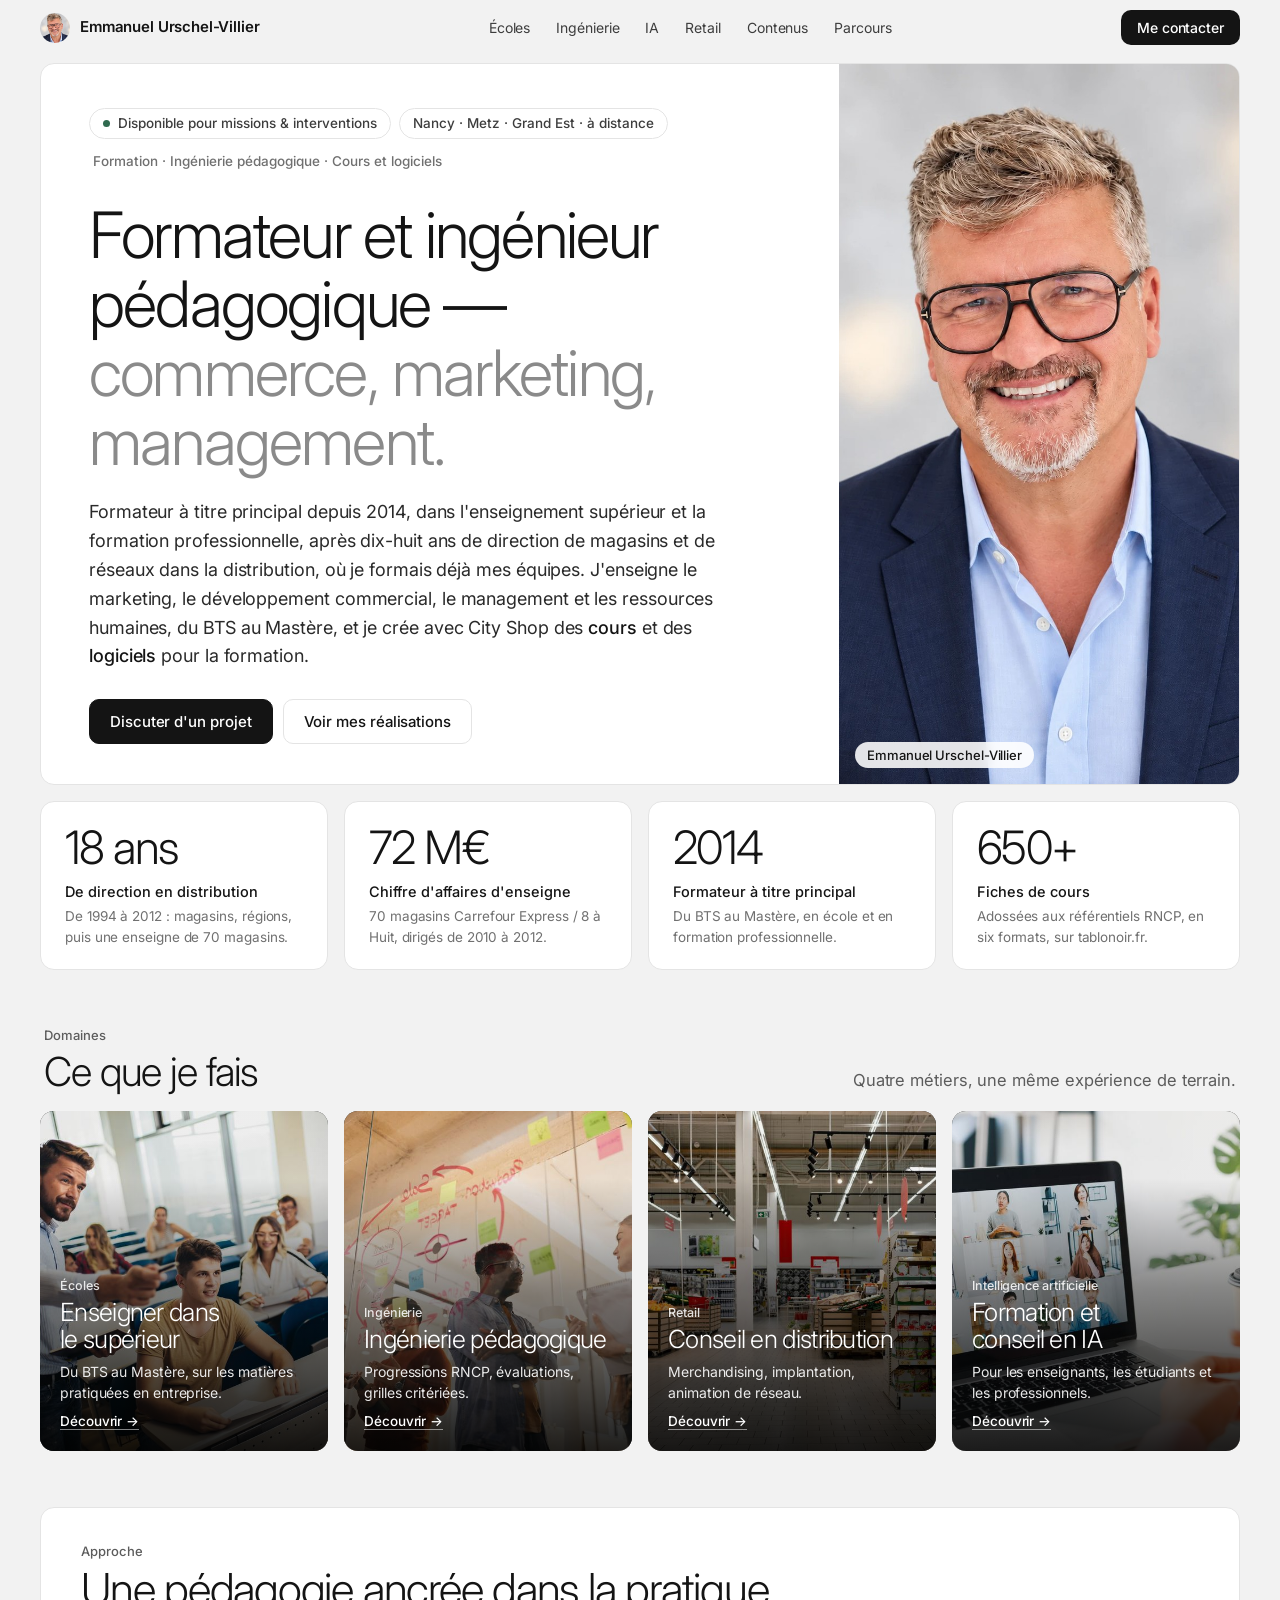
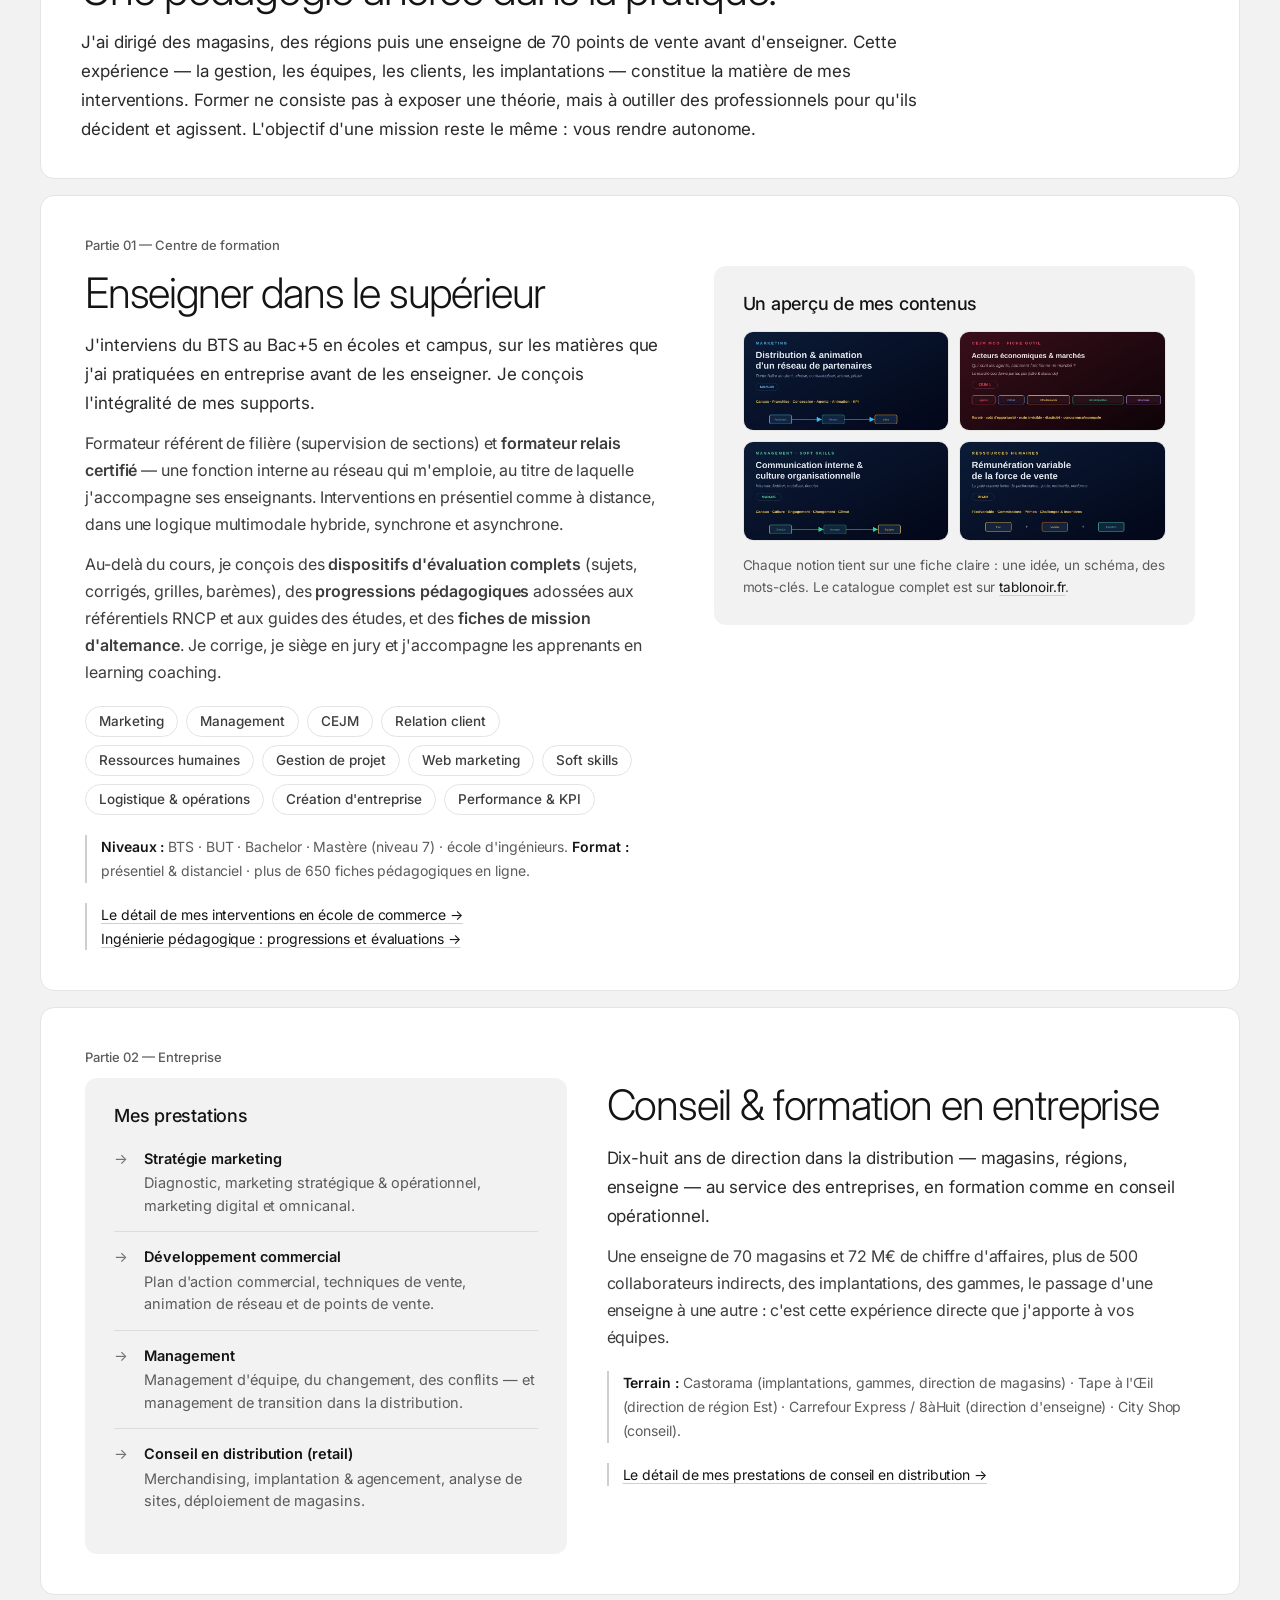
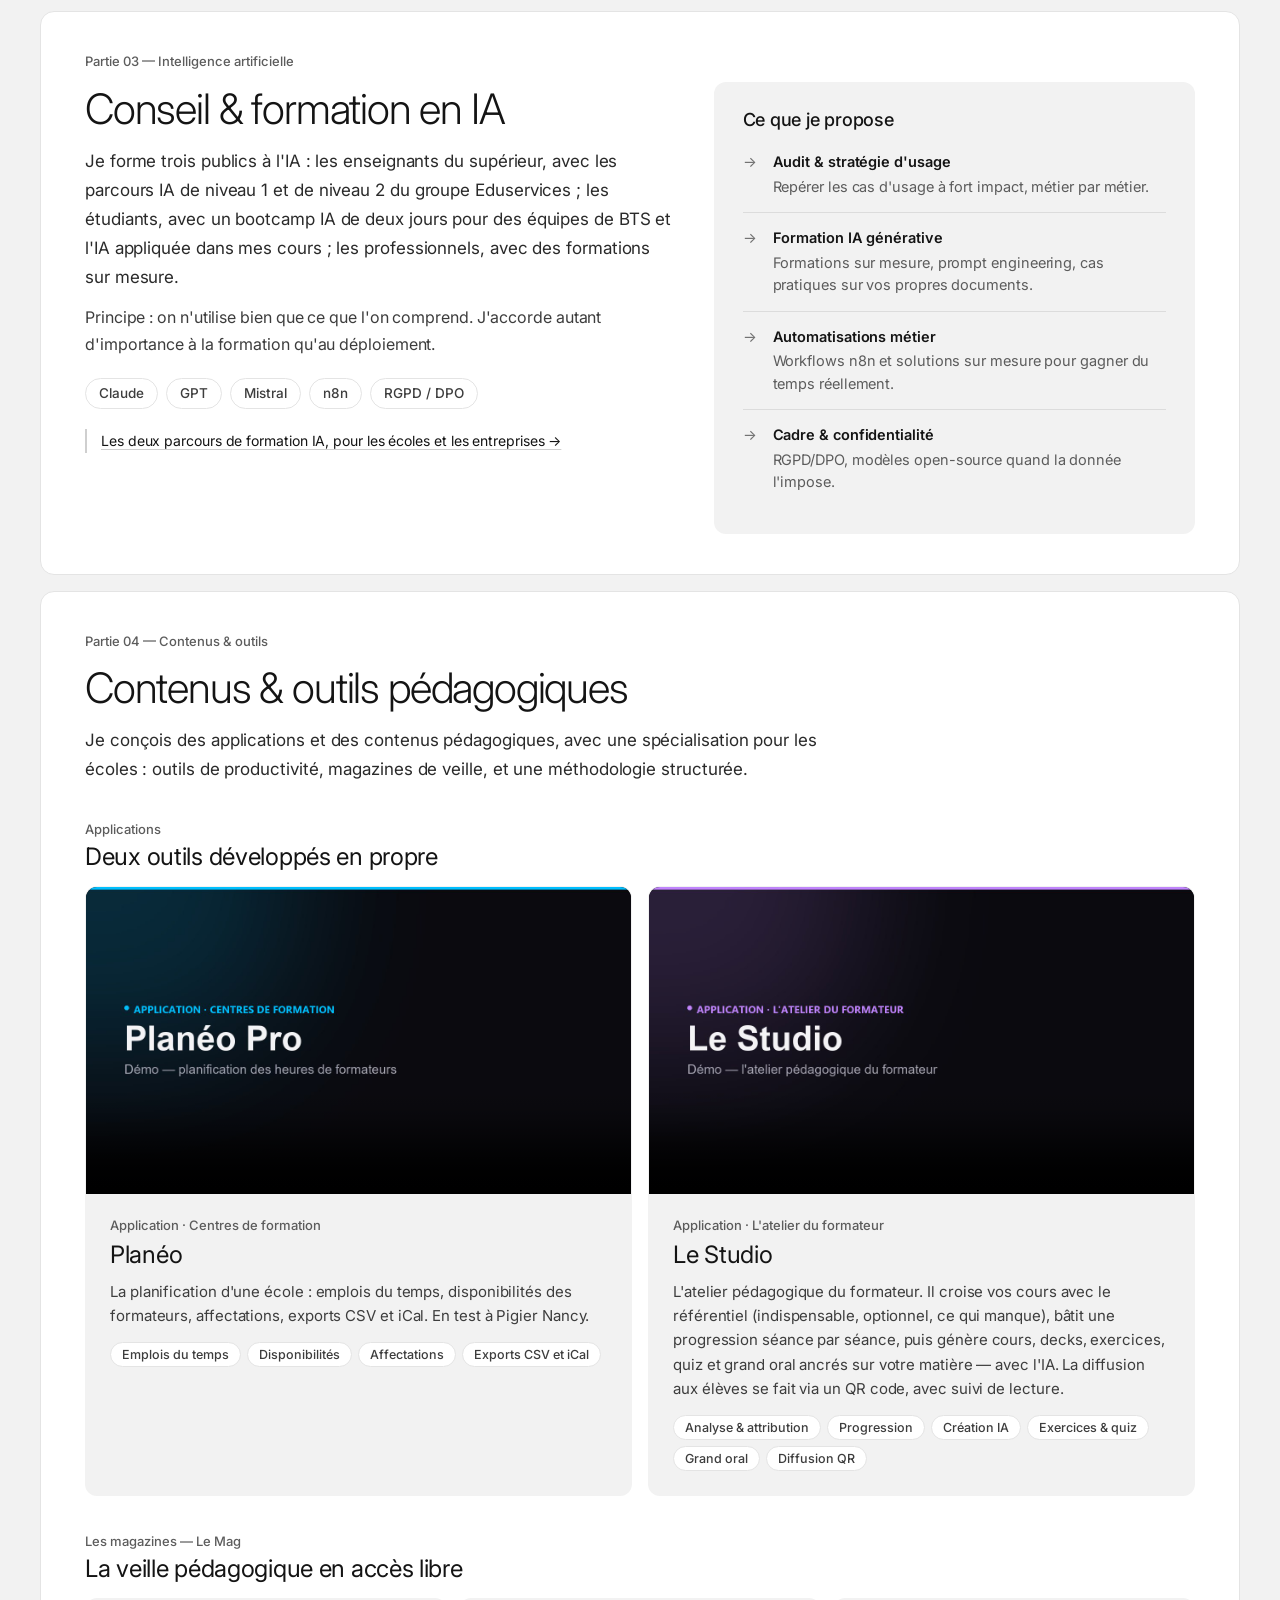
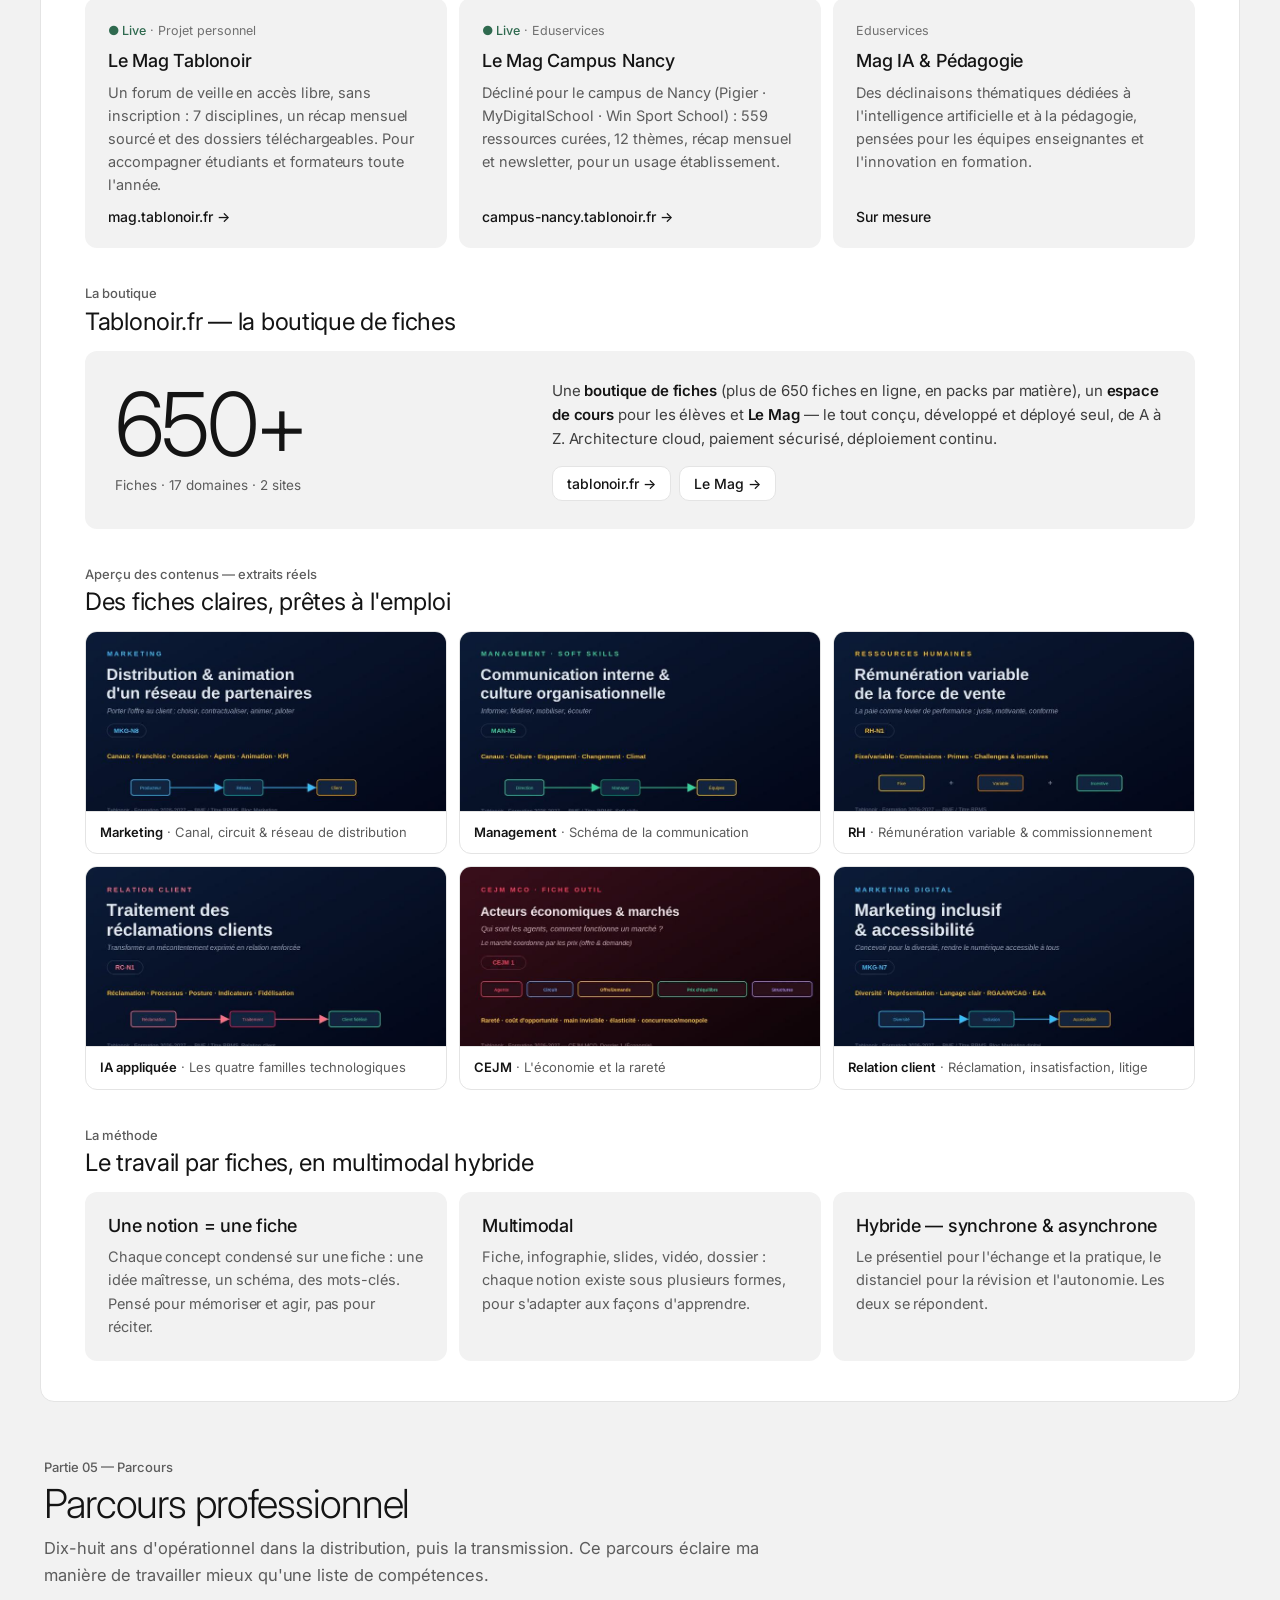
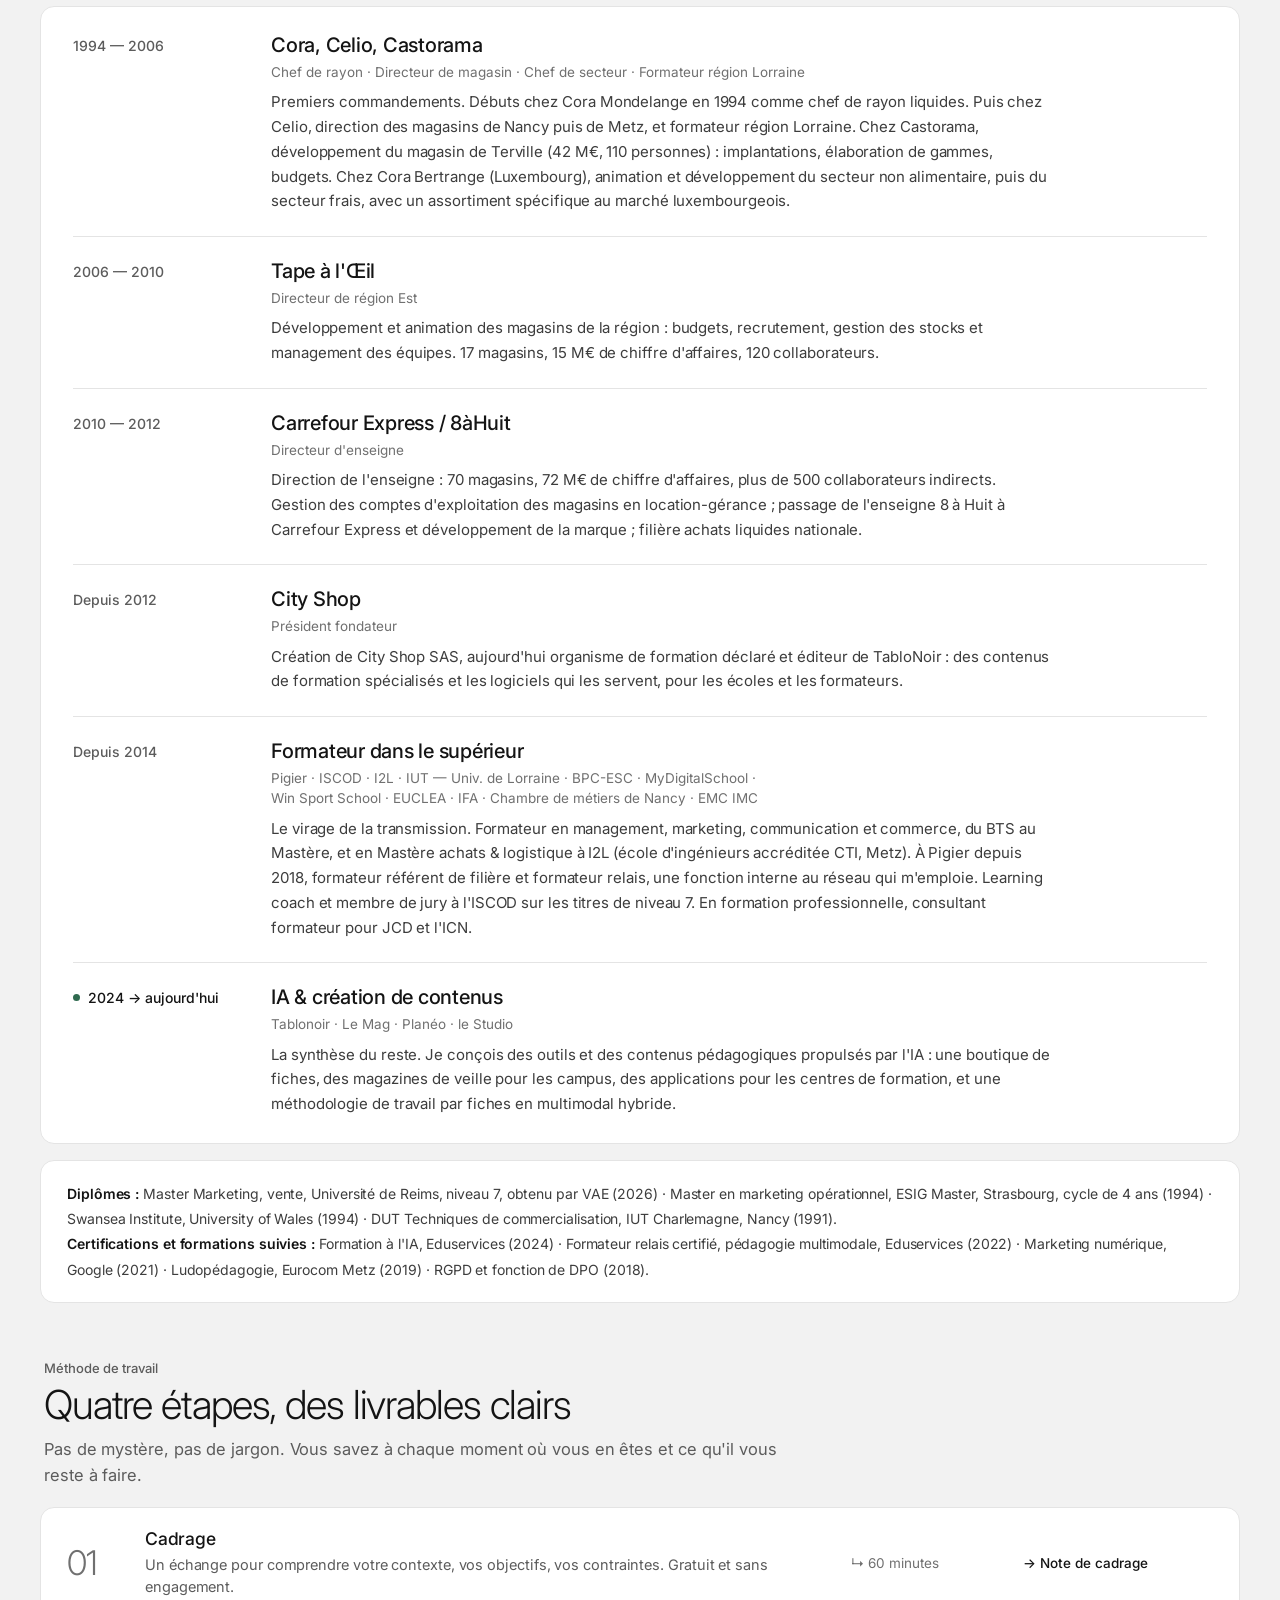
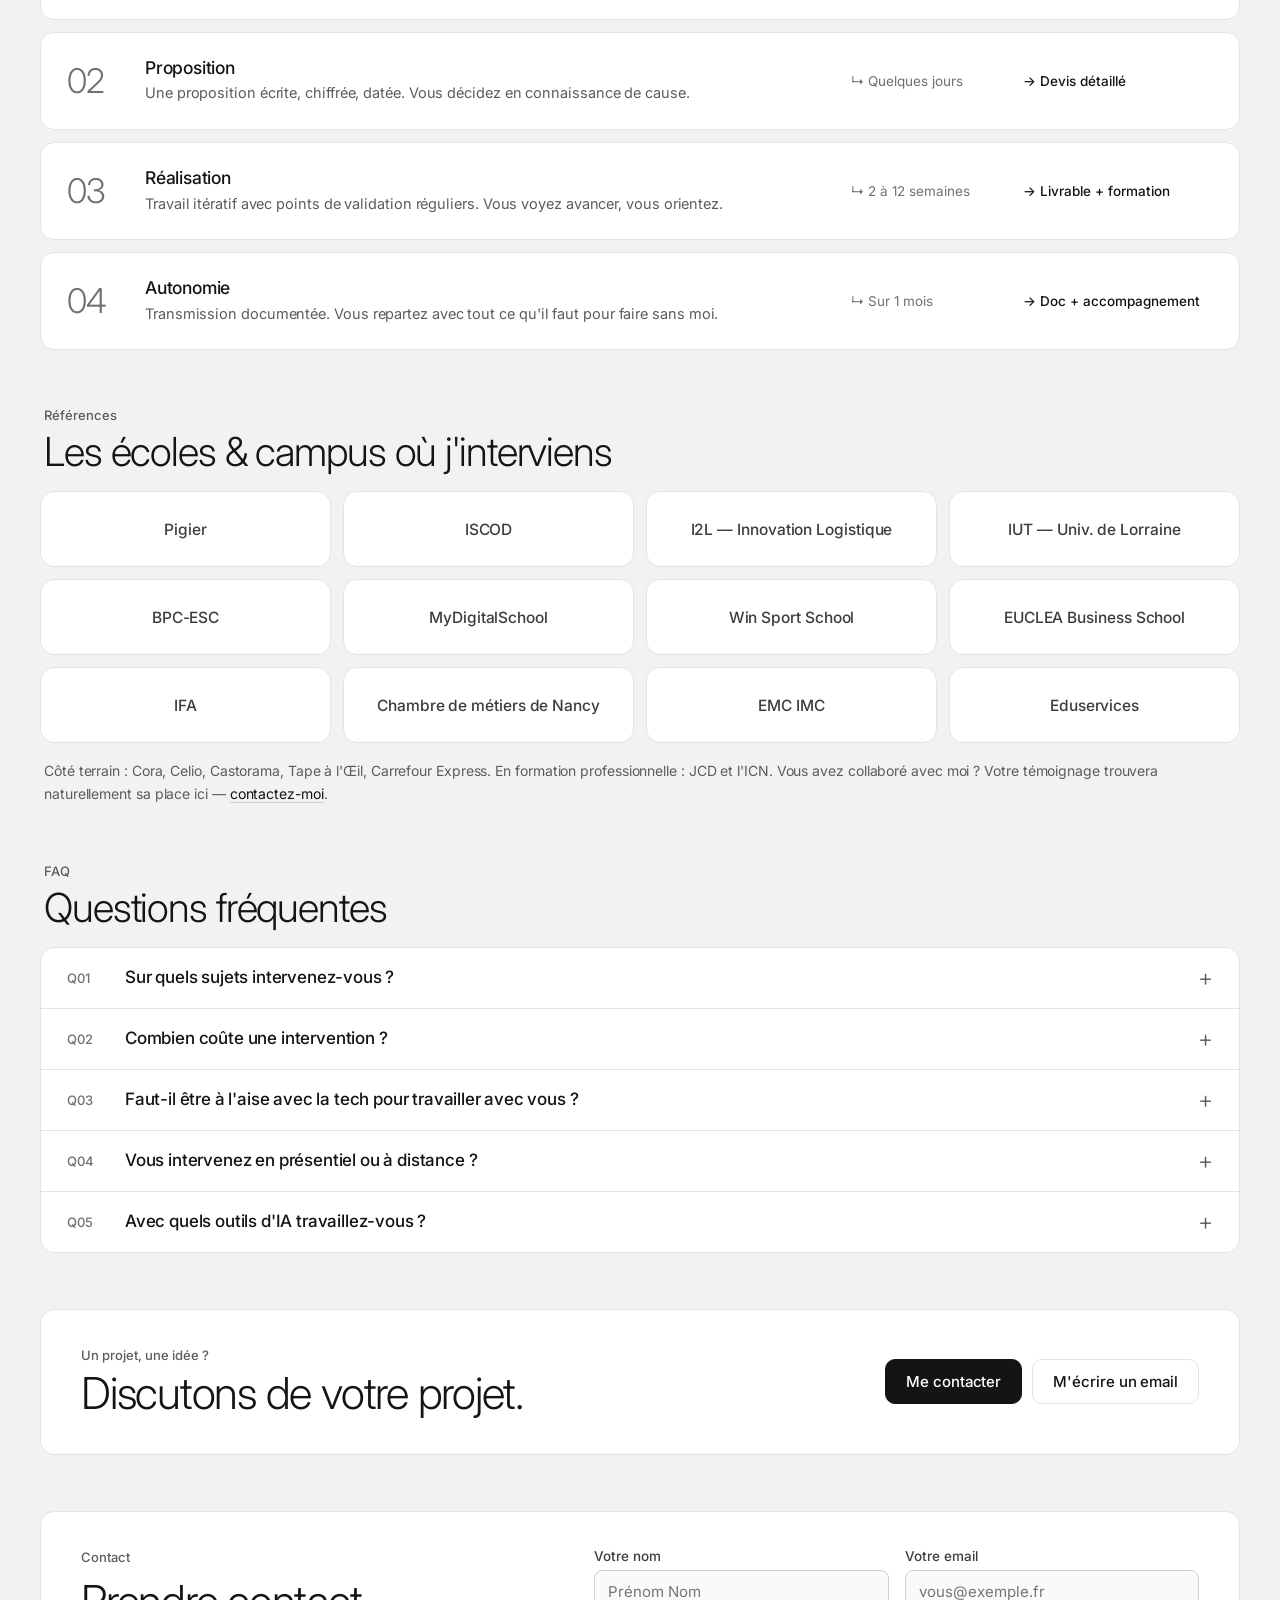
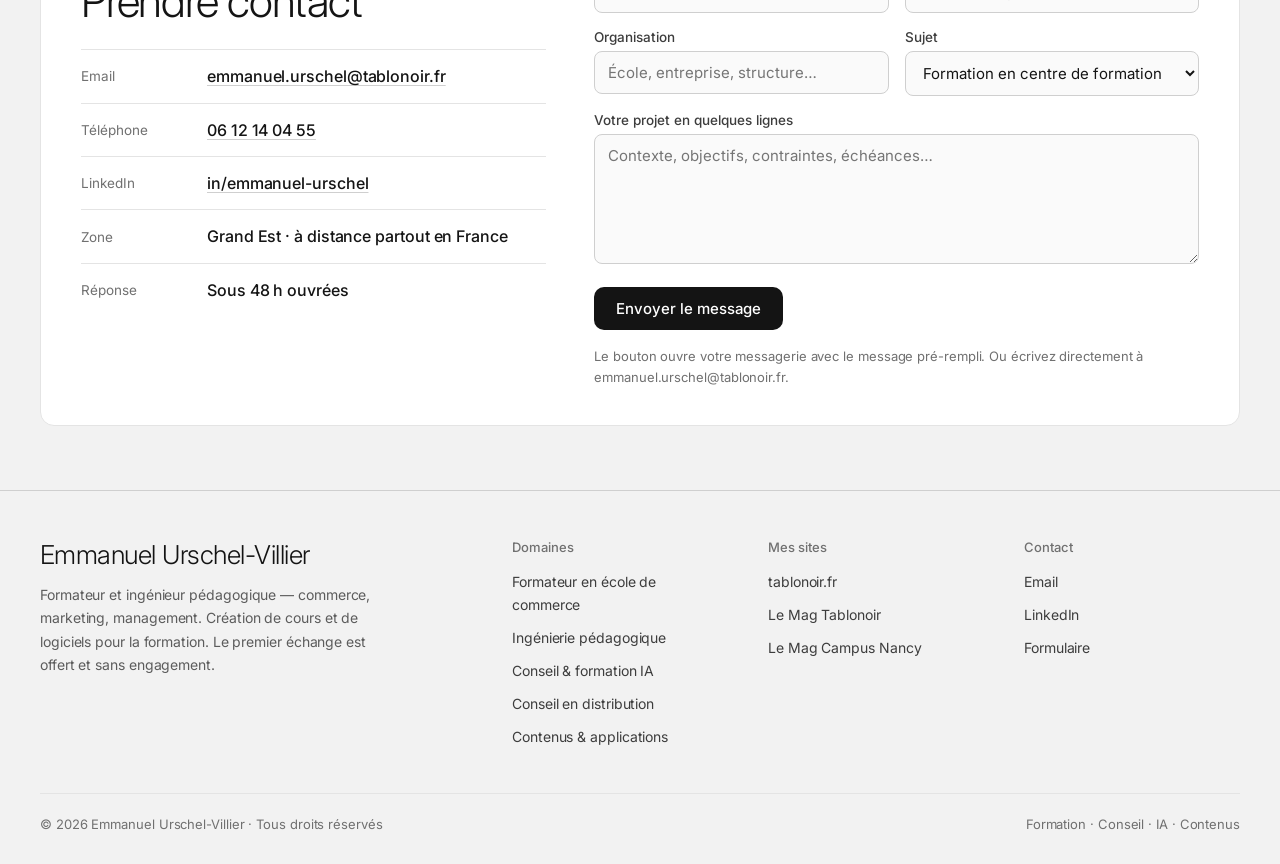
==== commit 8e5444b6: "Accueil : nouveaux textes distribution (Carrefour Express, Tape à l'Œil, Cora Bertrange)" ====
--- a/index.html
+++ b/index.html
@@ -16,7 +16,7 @@
 <meta property="og:title" content="Emmanuel Urschel-Villier — Formateur et ingénieur pédagogique | Nancy, Metz">
 <meta property="og:description" content="Formateur depuis 2014, après dix-huit ans de direction dans la distribution : enseignement du BTS au Mastère, ingénierie pédagogique, création de cours et de logiciels.">
 <meta property="og:url" content="https://emmanuelurschel.fr/">
-<meta property="og:image" content="https://emmanuelurschel.fr/og-image.jpg">
+<meta property="og:image" content="https://emmanuelurschel.fr/og-image-2026-11.jpg">
 <meta property="og:image:width" content="1200">
 <meta property="og:image:height" content="630">
 <meta property="og:image:alt" content="Emmanuel Urschel-Villier — Formateur et ingénieur pédagogique, commerce, marketing, management">
@@ -24,7 +24,7 @@
 <meta name="twitter:card" content="summary_large_image">
 <meta name="twitter:title" content="Emmanuel Urschel-Villier — Formateur et ingénieur pédagogique | Nancy, Metz">
 <meta name="twitter:description" content="Formateur depuis 2014, après dix-huit ans de direction dans la distribution : enseignement du BTS au Mastère, ingénierie pédagogique, création de cours et de logiciels.">
-<meta name="twitter:image" content="https://emmanuelurschel.fr/og-image.jpg">
+<meta name="twitter:image" content="https://emmanuelurschel.fr/og-image-2026-11.jpg">
 
 <meta name="theme-color" content="#F2F2F2">
 <link rel="icon" href="data:image/svg+xml,%3Csvg xmlns='http://www.w3.org/2000/svg' viewBox='0 0 100 100'%3E%3Crect width='100' height='100' rx='22' fill='%23141414'/%3E%3Ctext x='50' y='67' font-family='Inter,Arial,sans-serif' font-weight='500' font-size='50' fill='%23FFFFFF' text-anchor='middle'%3Eeu%3C/text%3E%3C/svg%3E">
@@ -71,7 +71,7 @@
   "@type": "ProfessionalService",
   "name": "Emmanuel Urschel-Villier — Formation & conseil",
   "url": "https://emmanuelurschel.fr/",
-  "image": "https://emmanuelurschel.fr/og-image.jpg",
+  "image": "https://emmanuelurschel.fr/og-image-2026-11.jpg",
   "telephone": "+33612140455",
   "email": "emmanuel.urschel@tablonoir.fr",
   "address": { "@type": "PostalAddress", "addressRegion": "Grand Est", "addressCountry": "FR" },
@@ -397,15 +397,15 @@
   <div class="timeline">
     <div class="tl"><div class="period">1994 — 2006</div><div>
       <h3>Cora, Celio, Castorama <small>Chef de rayon · Directeur de magasin · Chef de secteur · Formateur région Lorraine</small></h3>
-      <p>Premiers commandements. Débuts chez Cora Mondelange en 1994 comme chef de rayon liquides. Puis chez Celio, direction des magasins de Nancy puis de Metz, et formateur région Lorraine. Chez Castorama, développement du magasin de Terville (42 M€, 110 personnes) : implantations, élaboration de gammes, budgets. Chez Cora Bertrange, chef de secteur produits frais et non-alimentaire : achats de collections, merchandising, gestion des comptes d'exploitation.</p>
+      <p>Premiers commandements. Débuts chez Cora Mondelange en 1994 comme chef de rayon liquides. Puis chez Celio, direction des magasins de Nancy puis de Metz, et formateur région Lorraine. Chez Castorama, développement du magasin de Terville (42 M€, 110 personnes) : implantations, élaboration de gammes, budgets. Chez Cora Bertrange (Luxembourg), animation et développement du secteur non alimentaire, puis du secteur frais, avec un assortiment spécifique au marché luxembourgeois.</p>
     </div></div>
     <div class="tl"><div class="period">2006 — 2010</div><div>
       <h3>Tape à l'Œil <small>Directeur de région Est</small></h3>
-      <p>Développement et gestion de la région Est : 17 magasins, 15 M€ de chiffre d'affaires, jusqu'à 120 personnes. Responsable sur 3 régions du projet d'optimisation du temps de travail, en collaboration avec McKinsey.</p>
+      <p>Développement et animation des magasins de la région : budgets, recrutement, gestion des stocks et management des équipes. 17 magasins, 15 M€ de chiffre d'affaires, 120 collaborateurs.</p>
     </div></div>
     <div class="tl"><div class="period">2010 — 2012</div><div>
       <h3>Carrefour Express / 8àHuit <small>Directeur d'enseigne</small></h3>
-      <p>Direction et animation de l'enseigne : 70 magasins, 72 M€ de chiffre d'affaires, plus de 500 collaborateurs indirects. Passage des 70 magasins de 8 à Huit à Carrefour Express. Recrutement des franchisés et locataires-gérants, gestion des stocks et des commandes.</p>
+      <p>Direction de l'enseigne : 70 magasins, 72 M€ de chiffre d'affaires, plus de 500 collaborateurs indirects. Gestion des comptes d'exploitation des magasins en location-gérance ; passage de l'enseigne 8 à Huit à Carrefour Express et développement de la marque ; filière achats liquides nationale.</p>
     </div></div>
     <div class="tl"><div class="period">Depuis 2012</div><div>
       <h3>City Shop <small>Président fondateur</small></h3>
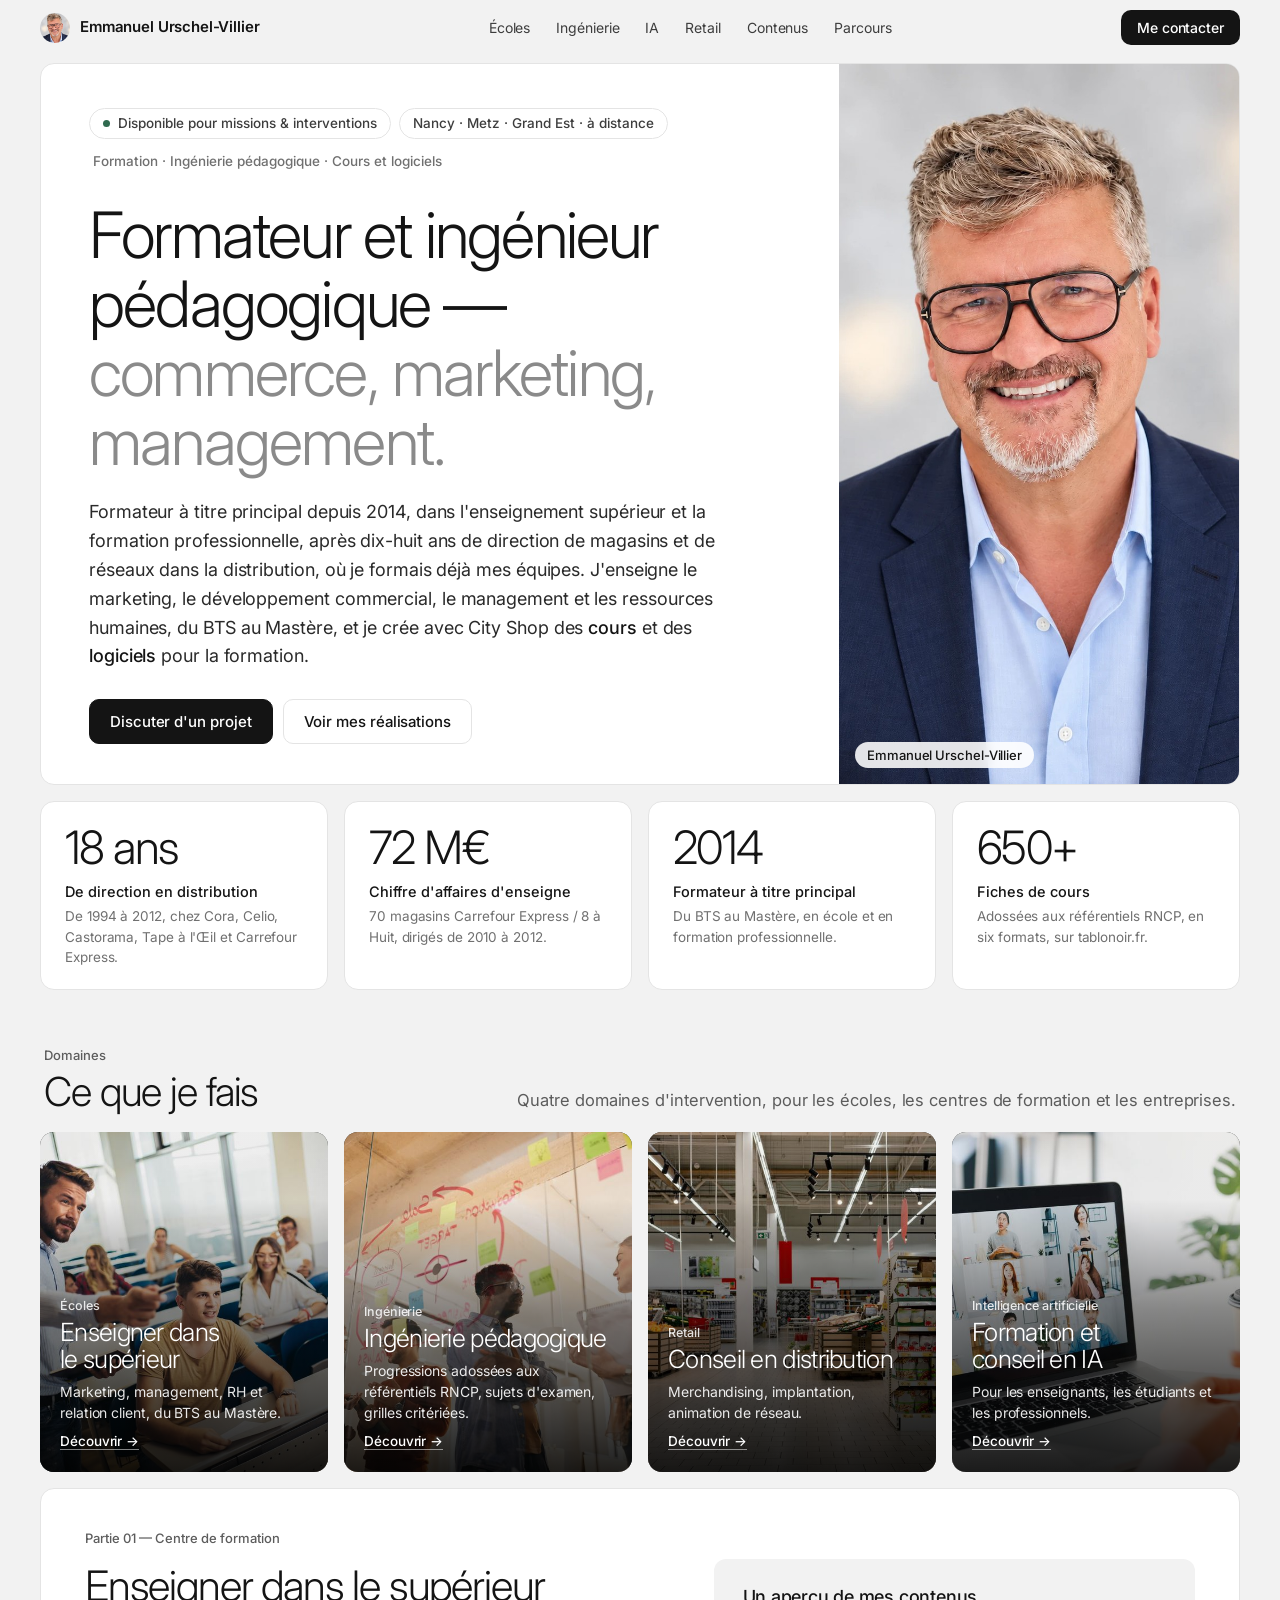
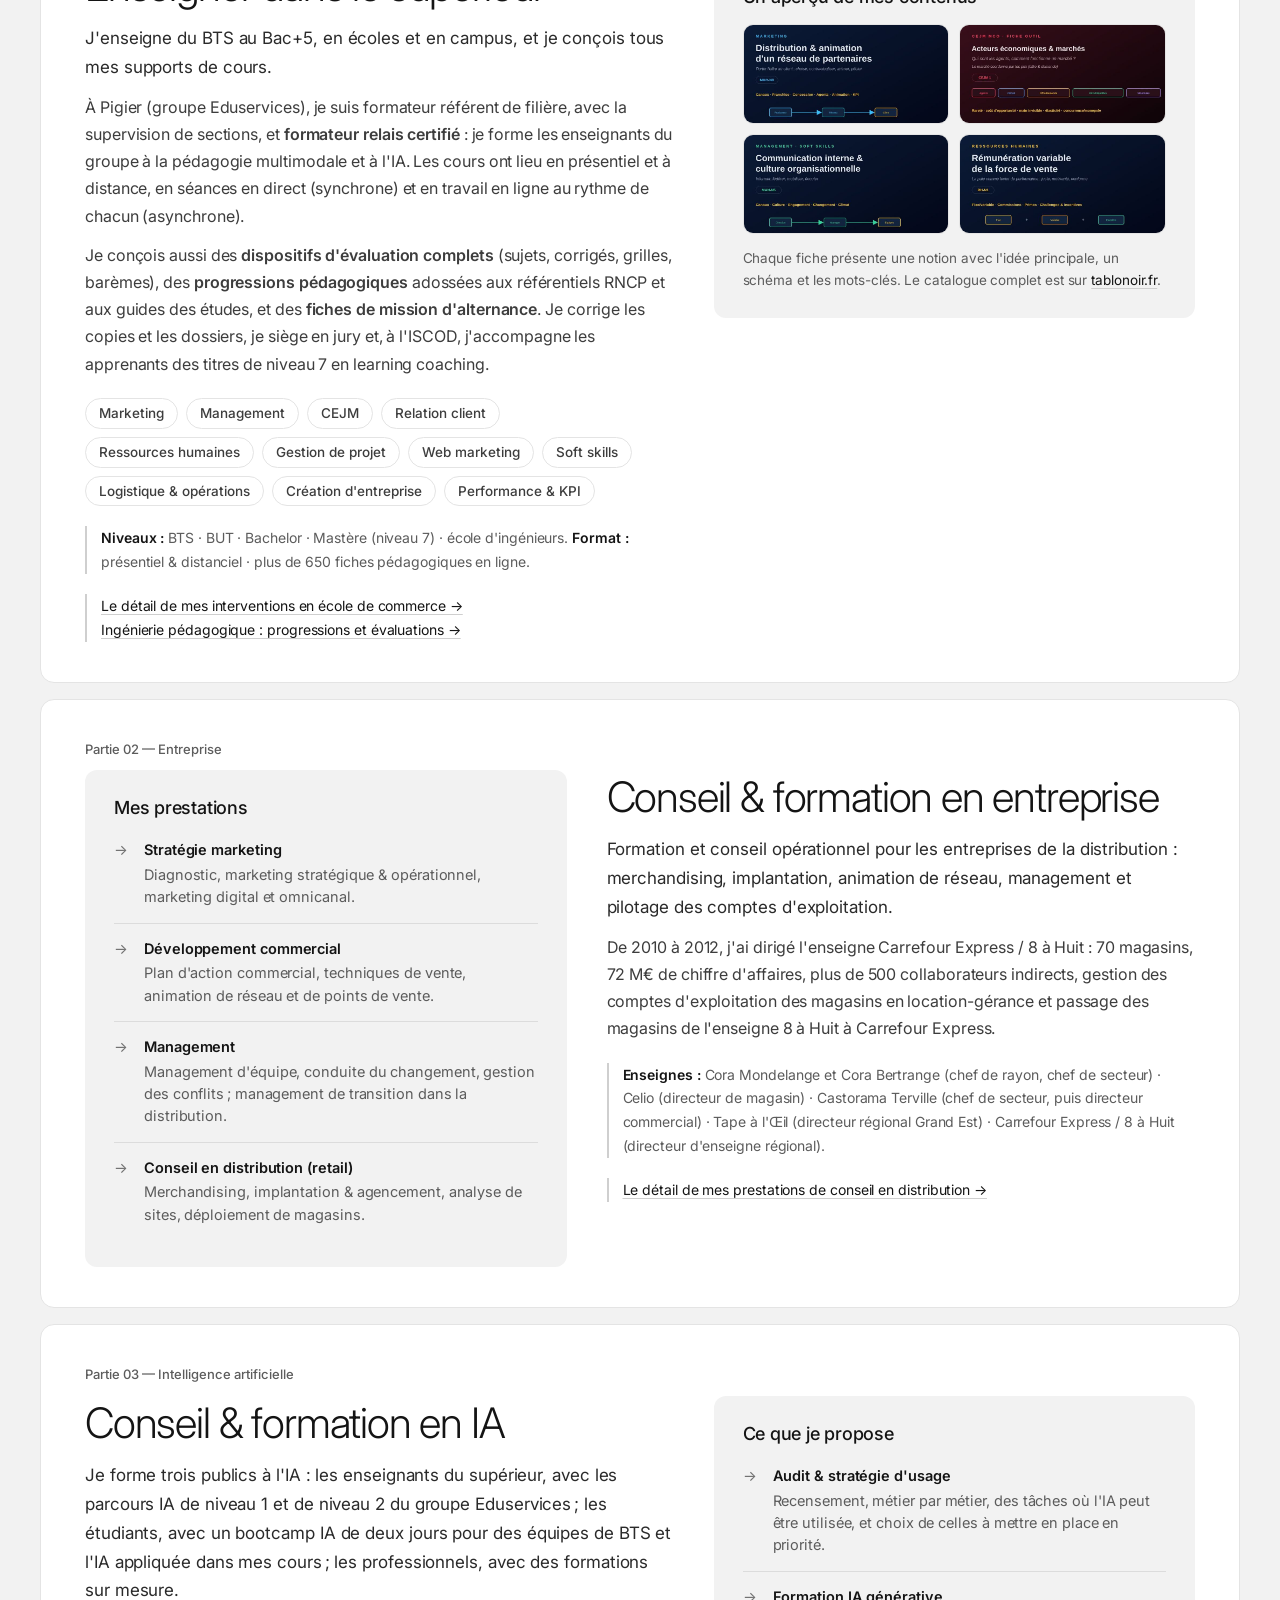
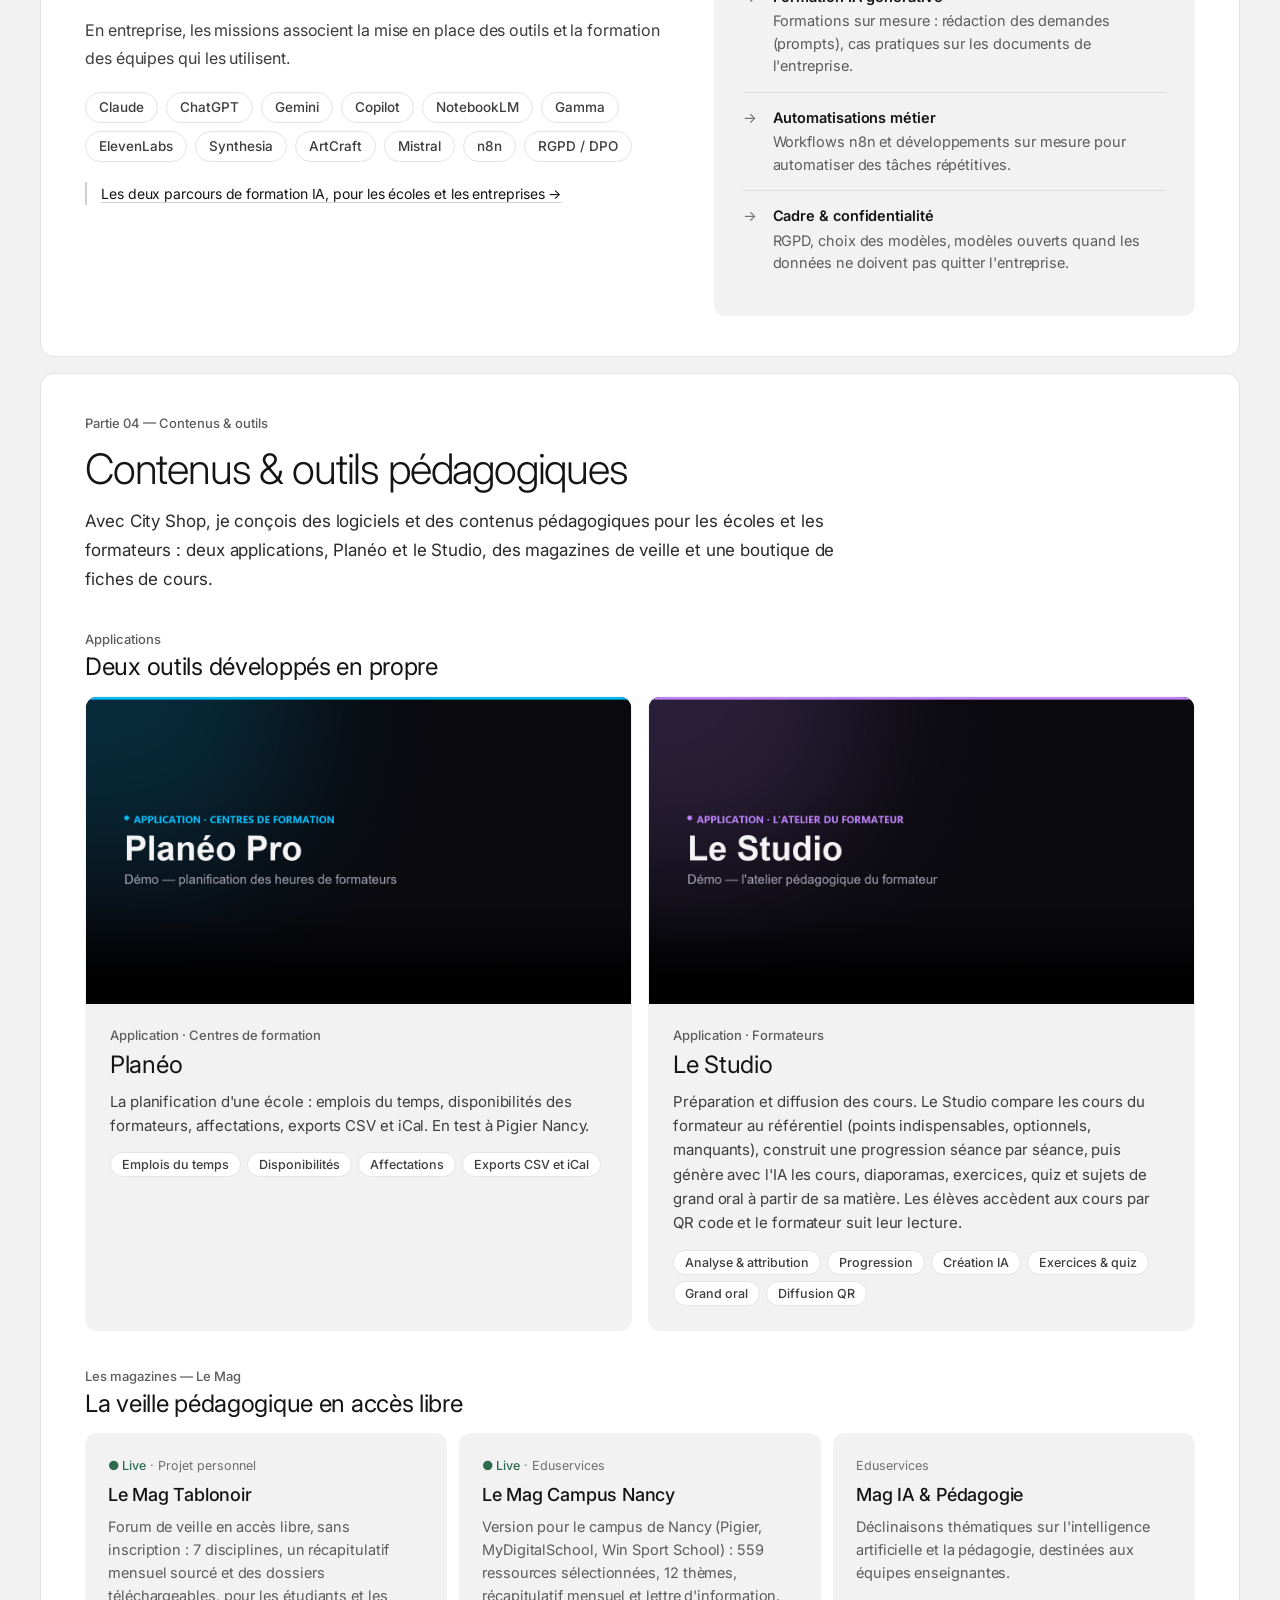
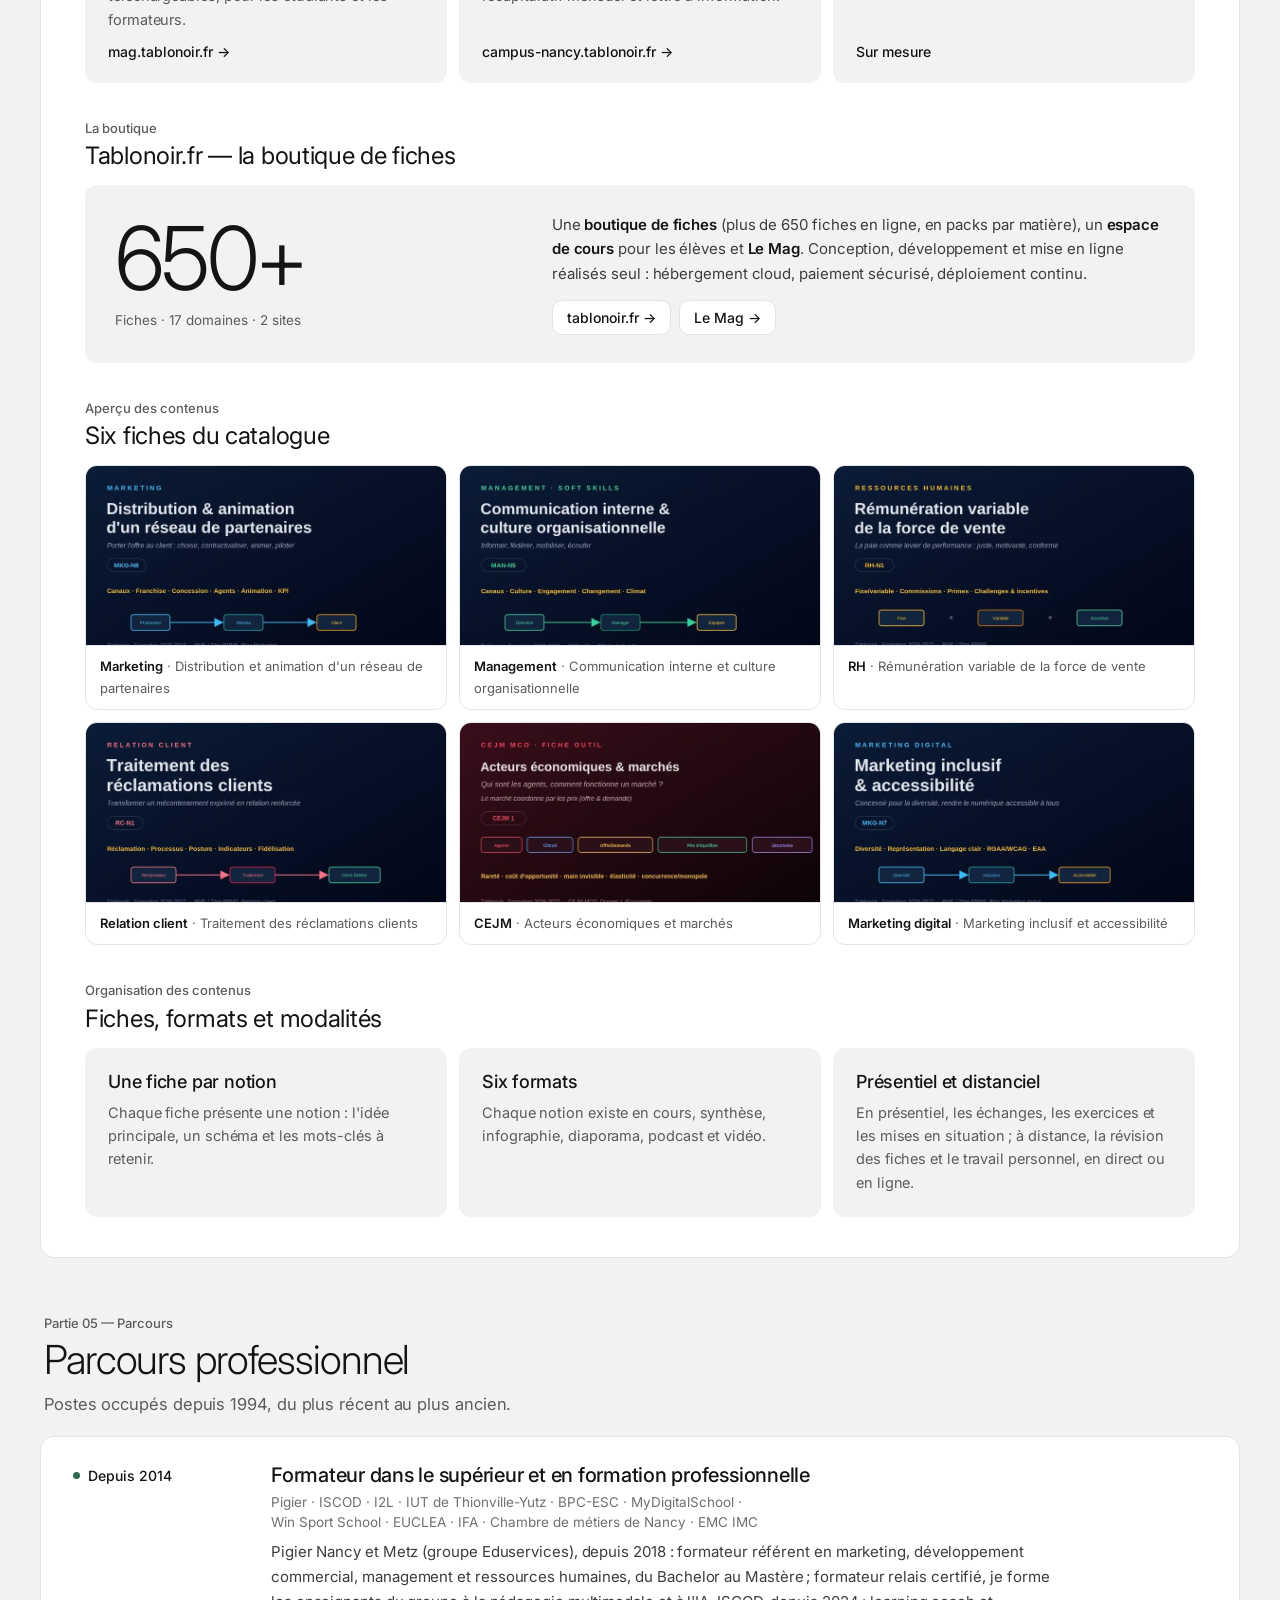
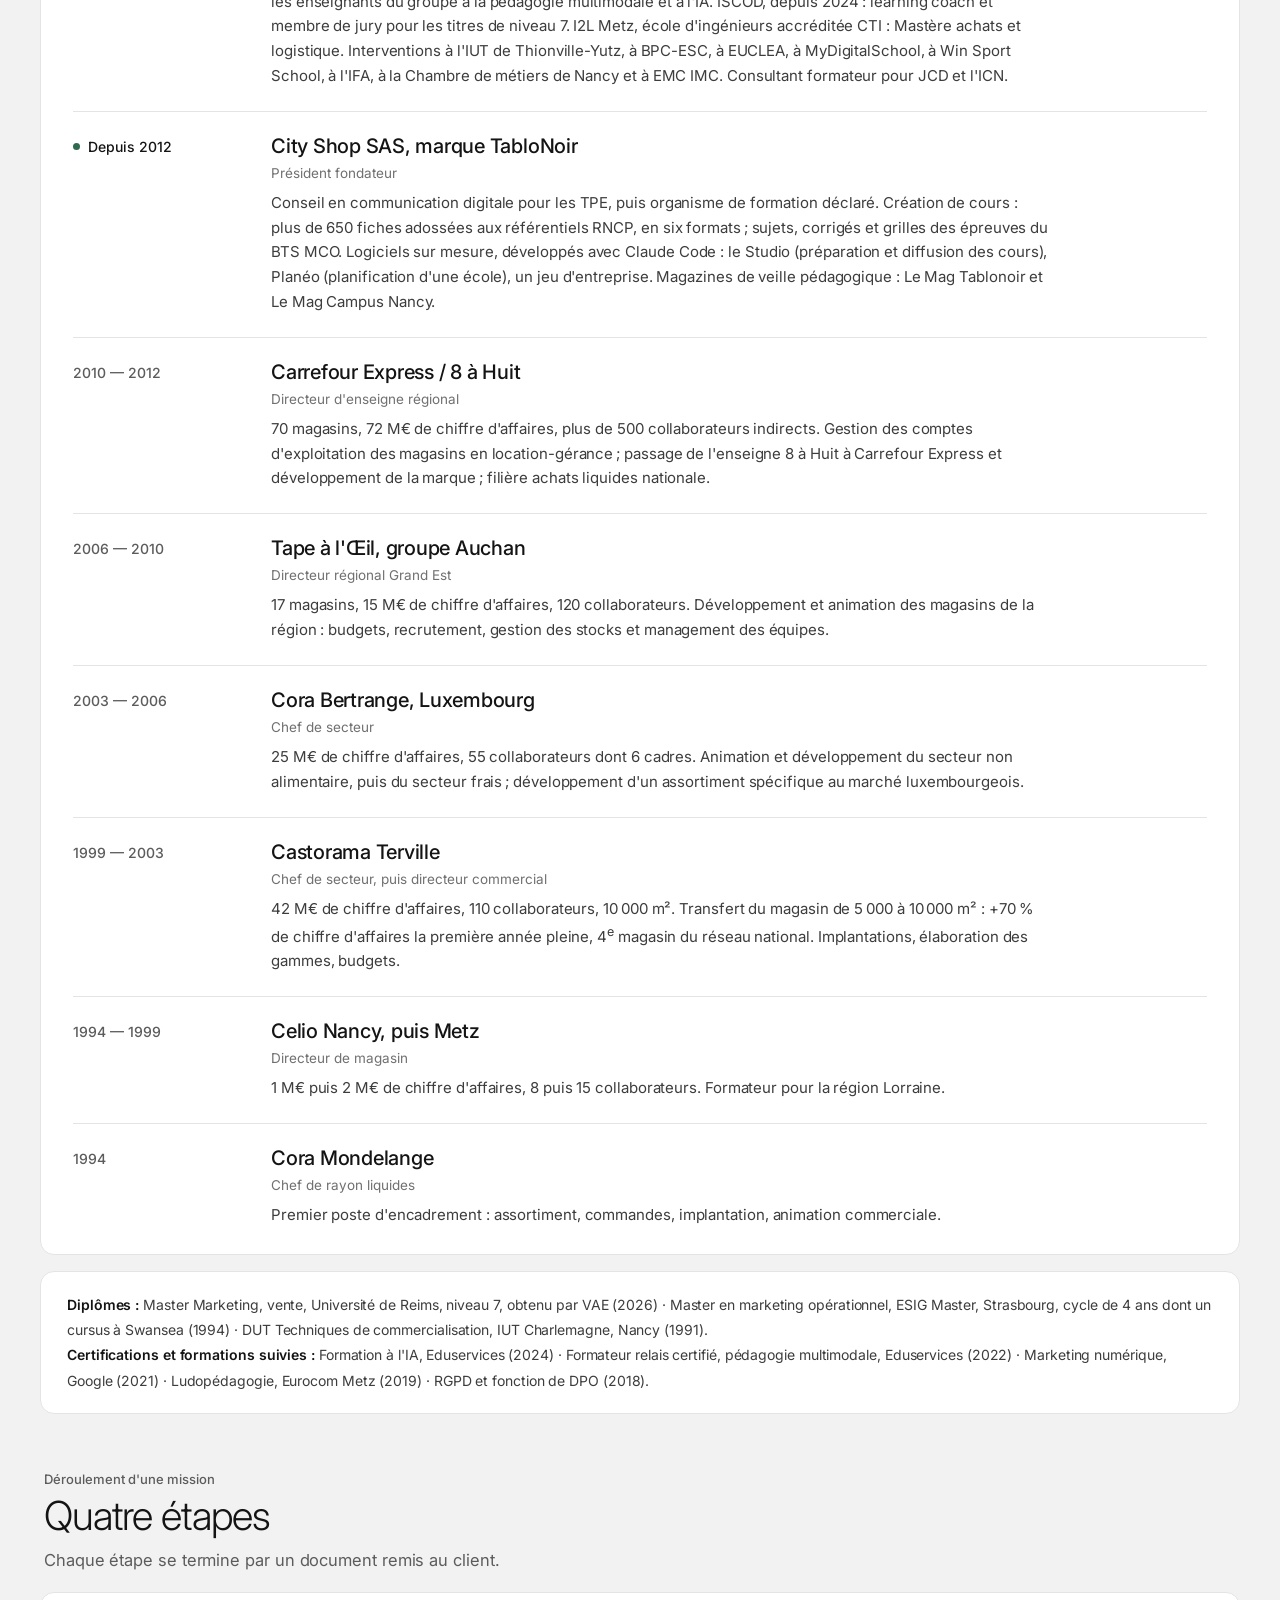
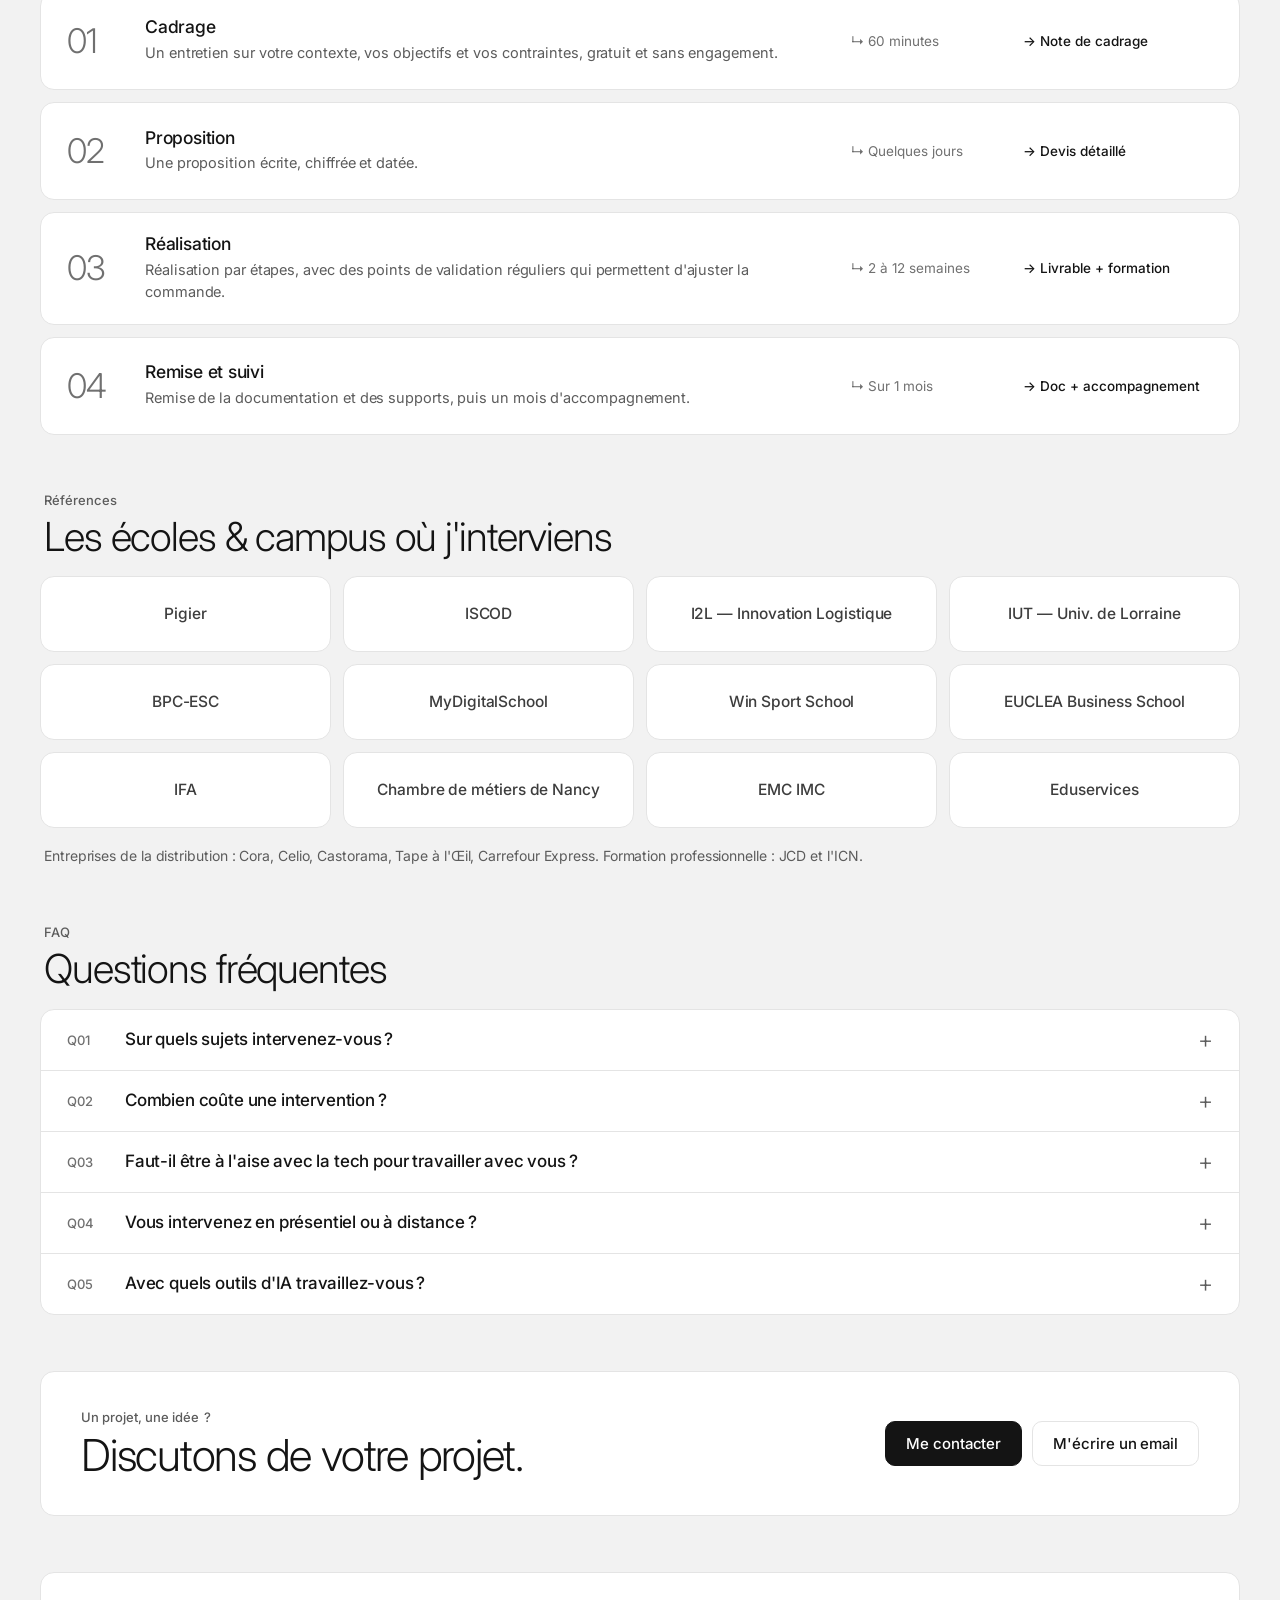
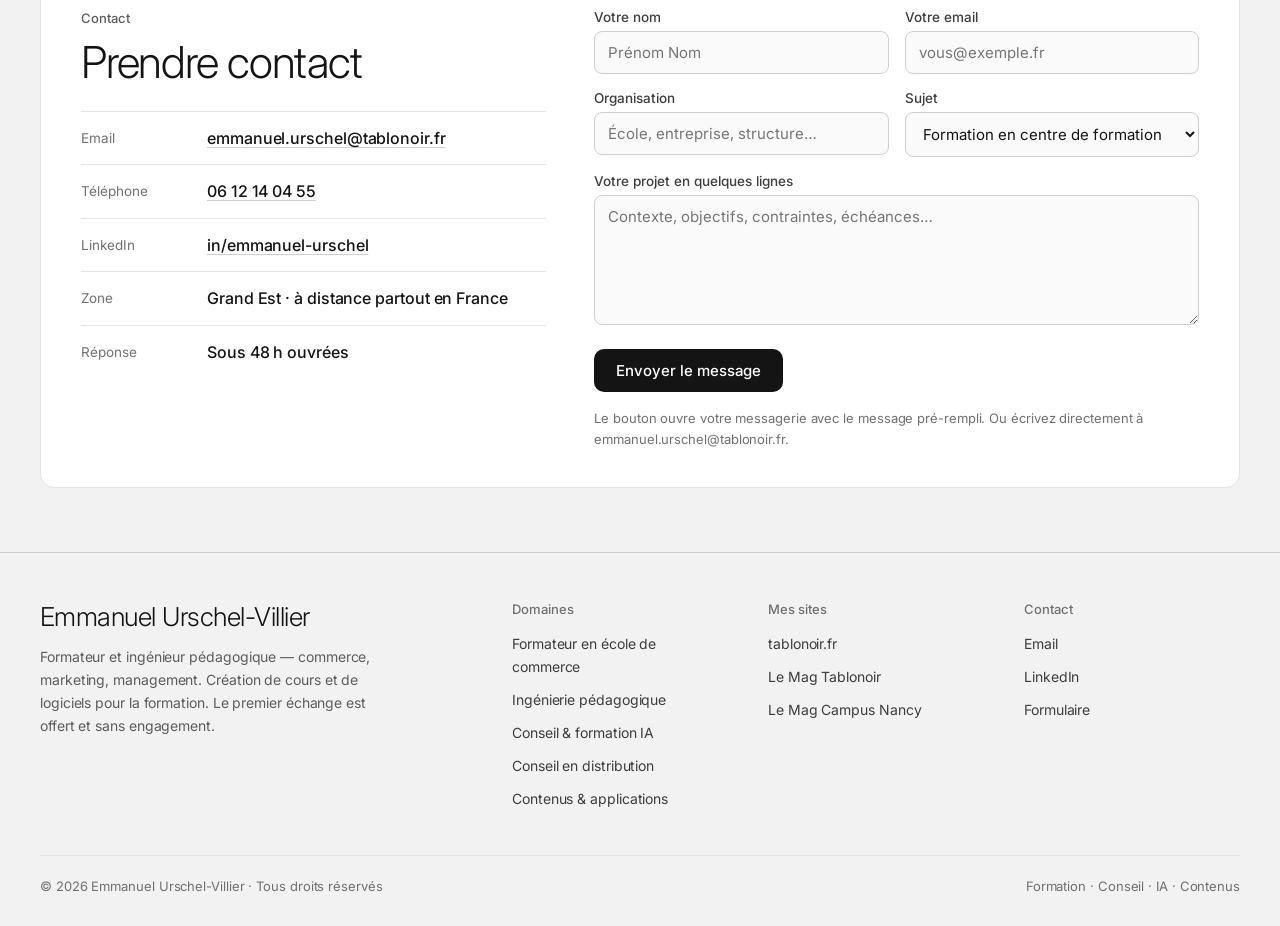
==== commit 3868e94f: "Accueil : textes réécrits en style factuel" ====
--- a/index.html
+++ b/index.html
@@ -88,27 +88,27 @@
     {
       "@type": "Question",
       "name": "Sur quels sujets intervenez-vous ?",
-      "acceptedAnswer": { "@type": "Answer", "text": "Quatre domaines : la formation en centre (marketing, management, CEJM, relation client, RH, gestion de projet, web marketing, logistique et achats), avec l'ingénierie qui va avec — progressions, sujets d'examen, grilles, jurys et learning coaching ; la formation et le conseil en entreprise (stratégie marketing, développement commercial, management de transition, conseil en distribution — merchandising, implantation, analyse de sites) ; le conseil et la formation en IA ; et la création de contenus et d'outils pédagogiques." }
+      "acceptedAnswer": { "@type": "Answer", "text": "Quatre domaines : la formation en école (marketing, management, CEJM, relation client, RH, gestion de projet, web marketing, logistique et achats), avec la conception des progressions, des sujets d'examen et des grilles, les jurys et le learning coaching ; la formation et le conseil en entreprise (stratégie marketing, développement commercial, management de transition, conseil en distribution : merchandising, implantation, analyse de sites) ; le conseil et la formation en IA ; la création de contenus et de logiciels pédagogiques." }
     },
     {
       "@type": "Question",
       "name": "Combien coûte une intervention ?",
-      "acceptedAnswer": { "@type": "Answer", "text": "Cela dépend du format : un atelier, un parcours long, un audit, une mission de conseil ou un déploiement. Le tarif est établi après le cadrage initial, qui est gratuit et sans engagement — vous savez à quoi vous engager avant de décider." }
+      "acceptedAnswer": { "@type": "Answer", "text": "Le prix dépend du format : atelier, parcours long, audit, mission de conseil ou déploiement. Il est fixé dans la proposition écrite qui suit le cadrage initial ; ce cadrage est gratuit et sans engagement." }
     },
     {
       "@type": "Question",
       "name": "Faut-il être à l'aise avec la tech pour travailler avec vous ?",
-      "acceptedAnswer": { "@type": "Answer", "text": "Non. La plupart des personnes que j'accompagne ne sont pas techniciennes. Mon rôle est de rendre la technique invisible et l'usage évident. Si vous savez utiliser un traitement de texte et un navigateur, on a l'essentiel." }
+      "acceptedAnswer": { "@type": "Answer", "text": "Non. La plupart des personnes que j'accompagne ne sont pas techniciennes ; savoir utiliser un traitement de texte et un navigateur suffit." }
     },
     {
       "@type": "Question",
       "name": "Vous intervenez en présentiel ou à distance ?",
-      "acceptedAnswer": { "@type": "Answer", "text": "Les deux. Je suis basé dans le Grand Est (Nancy, Metz) et me déplace partout en France. Le présentiel pour les formations en groupe ; le distanciel pour les accompagnements individuels, les audits et les missions de conseil." }
+      "acceptedAnswer": { "@type": "Answer", "text": "Les deux. Je suis basé dans le Grand Est (Nancy, Metz) et je me déplace partout en France. Les formations en groupe ont lieu en présentiel ; les accompagnements individuels, les audits et les missions de conseil peuvent se faire à distance." }
     },
     {
       "@type": "Question",
       "name": "Avec quels outils d'IA travaillez-vous ?",
-      "acceptedAnswer": { "@type": "Answer", "text": "Claude et GPT au quotidien, Mistral pour certains usages, et des modèles open-source quand la confidentialité l'impose. Pour l'automatisation : n8n et du code sur mesure. L'outil n'est jamais le sujet — l'usage, oui." }
+      "acceptedAnswer": { "@type": "Answer", "text": "Claude et ChatGPT au quotidien, ainsi que Gemini et Copilot ; NotebookLM pour la production audio et vidéo ; Gamma, ElevenLabs, Synthesia et ArtCraft pour produire des présentations, des voix off et des vidéos ; Mistral et des modèles ouverts quand la confidentialité l'impose ; n8n et du code sur mesure pour l'automatisation." }
     }
   ]
 }
@@ -129,7 +129,7 @@
   "@context": "https://schema.org",
   "@type": "VideoObject",
   "name": "Le Studio — démo",
-  "description": "Démonstration du Studio, l'atelier pédagogique du formateur : croise les cours avec le référentiel, bâtit une progression séance par séance, puis génère cours, decks, exercices, quiz et grand oral avec l'IA.",
+  "description": "Démonstration du Studio, logiciel de préparation des cours : comparaison des cours avec le référentiel, progression séance par séance, puis génération avec l'IA des cours, diaporamas, exercices, quiz et sujets de grand oral.",
   "thumbnailUrl": ["https://emmanuelurschel.fr/poster-studio.jpg"],
   "uploadDate": "2026-07-24",
   "contentUrl": "https://emmanuelurschel.fr/le-studio.mp4"
@@ -177,8 +177,8 @@
 <!-- STATS -->
 <div class="stats">
   <div class="stats-inner">
-    <div class="stat"><div class="v">18 ans</div><div class="k">De direction en distribution</div><div class="note">De 1994 à 2012 : magasins, régions, puis une enseigne de 70 magasins.</div></div>
-    <div class="stat"><div class="v">72 M€</div><div class="k">Chiffre d'affaires d'enseigne</div><div class="note">70 magasins Carrefour Express / 8 à Huit, dirigés de 2010 à 2012.</div></div>
+    <div class="stat"><div class="v">18 ans</div><div class="k">De direction en distribution</div><div class="note">De 1994 à 2012, chez Cora, Celio, Castorama, Tape à l'Œil et Carrefour Express.</div></div>
+    <div class="stat"><div class="v">72 M€</div><div class="k">Chiffre d'affaires d'enseigne</div><div class="note">70 magasins Carrefour Express / 8 à Huit, dirigés de 2010 à 2012.</div></div>
     <div class="stat"><div class="v">2014</div><div class="k">Formateur à titre principal</div><div class="note">Du BTS au Mastère, en école et en formation professionnelle.</div></div>
     <div class="stat"><div class="v">650+</div><div class="k">Fiches de cours</div><div class="note">Adossées aux référentiels RNCP, en six formats, sur tablonoir.fr.</div></div>
   </div>
@@ -188,15 +188,15 @@
 <section class="block" id="domaines">
   <div class="head head-row">
     <div><div class="lbl">Domaines</div><h2>Ce que je fais</h2></div>
-    <div class="intro">Quatre métiers, une même expérience de terrain.</div>
+    <div class="intro">Quatre domaines d'intervention, pour les écoles, les centres de formation et les entreprises.</div>
   </div>
   <div class="tuiles">
     <a class="tuile" href="/formateur-ecole-commerce/"><img src="domaine-ecoles.jpg" alt="" width="900" height="600" loading="lazy" style="object-position:35% 50%"><div class="tx">
       <div class="sur">Écoles</div><h3>Enseigner dans le supérieur</h3>
-      <p>Du BTS au Mastère, sur les matières pratiquées en entreprise.</p><span class="fl">Découvrir →</span></div></a>
+      <p>Marketing, management, RH et relation client, du BTS au Mastère.</p><span class="fl">Découvrir →</span></div></a>
     <a class="tuile" href="/ingenierie-pedagogique/"><img src="domaine-ingenierie.jpg" alt="" width="900" height="600" loading="lazy"><div class="tx">
       <div class="sur">Ingénierie</div><h3>Ingénierie pédagogique</h3>
-      <p>Progressions RNCP, évaluations, grilles critériées.</p><span class="fl">Découvrir →</span></div></a>
+      <p>Progressions adossées aux référentiels RNCP, sujets d'examen, grilles critériées.</p><span class="fl">Découvrir →</span></div></a>
     <a class="tuile" href="/conseil-retail/"><img src="domaine-retail.jpg" alt="" width="900" height="600" loading="lazy"><div class="tx">
       <div class="sur">Retail</div><h3>Conseil en distribution</h3>
       <p>Merchandising, implantation, animation de réseau.</p><span class="fl">Découvrir →</span></div></a>
@@ -206,14 +206,6 @@
   </div>
 </section>
 
-<!-- MANIFESTO -->
-<section class="block" id="manifeste" style="padding-bottom:40px">
-  <div class="head">
-    <div class="lbl">Approche</div>
-    <h2>Une pédagogie ancrée dans la <span class="accent">pratique.</span></h2>
-    <div class="intro">J'ai dirigé des magasins, des régions puis une enseigne de 70 points de vente avant d'enseigner. Cette expérience — la gestion, les équipes, les clients, les implantations — constitue la matière de mes interventions. Former ne consiste pas à exposer une théorie, mais à outiller des professionnels pour qu'ils décident et agissent. L'objectif d'une mission reste le même : vous rendre autonome.</div>
-  </div>
-</section>
 
 <!-- ============ PARTIE 01 — FORMATION EN CENTRE ============ -->
 <section class="part" id="formation" style="--ac:var(--cyan)">
@@ -222,9 +214,9 @@
     <div class="part-grid">
       <div>
         <h2>Enseigner dans le <span class="accent">supérieur</span></h2>
-        <p class="lead">J'interviens du BTS au Bac+5 en écoles et campus, sur les matières que j'ai pratiquées en entreprise avant de les enseigner. Je conçois l'intégralité de mes supports.</p>
-        <p class="lead">Formateur référent de filière (supervision de sections) et <b>formateur relais certifié</b> — une fonction interne au réseau qui m'emploie, au titre de laquelle j'accompagne ses enseignants. Interventions en présentiel comme à distance, dans une logique multimodale hybride, synchrone et asynchrone.</p>
-        <p class="lead">Au-delà du cours, je conçois des <b>dispositifs d'évaluation complets</b> (sujets, corrigés, grilles, barèmes), des <b>progressions pédagogiques</b> adossées aux référentiels RNCP et aux guides des études, et des <b>fiches de mission d'alternance</b>. Je corrige, je siège en jury et j'accompagne les apprenants en learning coaching.</p>
+        <p class="lead">J'enseigne du BTS au Bac+5, en écoles et en campus, et je conçois tous mes supports de cours.</p>
+        <p class="lead">À Pigier (groupe Eduservices), je suis formateur référent de filière, avec la supervision de sections, et <b>formateur relais certifié</b> : je forme les enseignants du groupe à la pédagogie multimodale et à l'IA. Les cours ont lieu en présentiel et à distance, en séances en direct (synchrone) et en travail en ligne au rythme de chacun (asynchrone).</p>
+        <p class="lead">Je conçois aussi des <b>dispositifs d'évaluation complets</b> (sujets, corrigés, grilles, barèmes), des <b>progressions pédagogiques</b> adossées aux référentiels RNCP et aux guides des études, et des <b>fiches de mission d'alternance</b>. Je corrige les copies et les dossiers, je siège en jury et, à l'ISCOD, j'accompagne les apprenants des titres de niveau 7 en learning coaching.</p>
         <div class="chips">
           <span class="chip">Marketing</span><span class="chip">Management</span><span class="chip">CEJM</span>
           <span class="chip">Relation client</span><span class="chip">Ressources humaines</span><span class="chip">Gestion de projet</span>
@@ -232,17 +224,17 @@
           <span class="chip">Création d'entreprise</span><span class="chip">Performance &amp; KPI</span>
         </div>
         <p class="metaline"><b>Niveaux :</b> BTS · BUT · Bachelor · Mastère (niveau 7) · école d'ingénieurs. <b>Format :</b> présentiel &amp; distanciel · plus de 650 fiches pédagogiques en ligne.</p>
-        <p class="metaline"><a href="/formateur-ecole-commerce/">Le détail de mes interventions en école de commerce →</a><br><a href="/ingenierie-pedagogique/">Ingénierie pédagogique : progressions et évaluations →</a></p>
+        <p class="metaline"><a href="/formateur-ecole-commerce/">Le détail de mes interventions en école de commerce →</a><br><a href="/ingenierie-pedagogique/">Ingénierie pédagogique : progressions et évaluations →</a></p>
       </div>
       <div class="panel">
         <h3>Un aperçu de mes contenus</h3>
         <div class="mini-gallery">
-          <img src="contenu-1.jpg" alt="Fiche marketing — canal, circuit et réseau de distribution" width="912" height="509" loading="lazy">
-          <img src="contenu-5.jpg" alt="Fiche CEJM — l'économie et la rareté" width="912" height="509" loading="lazy">
-          <img src="contenu-2.jpg" alt="Fiche management — le schéma de communication" width="912" height="509" loading="lazy">
-          <img src="contenu-3.jpg" alt="Fiche RH — rémunération variable et commissionnement" width="912" height="509" loading="lazy">
-        </div>
-        <p style="color:var(--muted);font-size:13.5px;margin-top:14px;line-height:1.6">Chaque notion tient sur une fiche claire : une idée, un schéma, des mots-clés. Le catalogue complet est sur <a href="https://tablonoir.fr" target="_blank" rel="noopener" style="color:var(--cyan)">tablonoir.fr</a>.</p>
+          <img src="contenu-1.jpg" alt="Fiche marketing — distribution et animation d'un réseau de partenaires" width="912" height="509" loading="lazy">
+          <img src="contenu-5.jpg" alt="Fiche CEJM — acteurs économiques et marchés" width="912" height="509" loading="lazy">
+          <img src="contenu-2.jpg" alt="Fiche management — communication interne et culture organisationnelle" width="912" height="509" loading="lazy">
+          <img src="contenu-3.jpg" alt="Fiche RH — rémunération variable de la force de vente" width="912" height="509" loading="lazy">
+        </div>
+        <p style="color:var(--muted);font-size:13.5px;margin-top:14px;line-height:1.6">Chaque fiche présente une notion avec l'idée principale, un schéma et les mots-clés. Le catalogue complet est sur <a href="https://tablonoir.fr" target="_blank" rel="noopener" style="color:var(--cyan)">tablonoir.fr</a>.</p>
       </div>
     </div>
   </div>
@@ -258,15 +250,15 @@
         <ul class="plist">
           <li><span class="ic">→</span><span><b>Stratégie marketing</b>Diagnostic, marketing stratégique &amp; opérationnel, marketing digital et omnicanal.</span></li>
           <li><span class="ic">→</span><span><b>Développement commercial</b>Plan d'action commercial, techniques de vente, animation de réseau et de points de vente.</span></li>
-          <li><span class="ic">→</span><span><b>Management</b>Management d'équipe, du changement, des conflits — et management de transition dans la distribution.</span></li>
+          <li><span class="ic">→</span><span><b>Management</b>Management d'équipe, conduite du changement, gestion des conflits ; management de transition dans la distribution.</span></li>
           <li><span class="ic">→</span><span><b>Conseil en distribution (retail)</b>Merchandising, implantation &amp; agencement, analyse de sites, déploiement de magasins.</span></li>
         </ul>
       </div>
       <div>
         <h2>Conseil &amp; formation en <span class="accent">entreprise</span></h2>
-        <p class="lead">Dix-huit ans de direction dans la distribution — magasins, régions, enseigne — au service des entreprises, en formation comme en conseil opérationnel.</p>
-        <p class="lead">Une enseigne de 70 magasins et 72 M€ de chiffre d'affaires, plus de 500 collaborateurs indirects, des implantations, des gammes, le passage d'une enseigne à une autre : c'est cette expérience directe que j'apporte à vos équipes.</p>
-        <p class="metaline"><b>Terrain :</b> Castorama (implantations, gammes, direction de magasins) · Tape à l'Œil (direction de région Est) · Carrefour Express / 8àHuit (direction d'enseigne) · City Shop (conseil).</p>
+        <p class="lead">Formation et conseil opérationnel pour les entreprises de la distribution : merchandising, implantation, animation de réseau, management et pilotage des comptes d'exploitation.</p>
+        <p class="lead">De 2010 à 2012, j'ai dirigé l'enseigne Carrefour Express / 8 à Huit : 70 magasins, 72 M€ de chiffre d'affaires, plus de 500 collaborateurs indirects, gestion des comptes d'exploitation des magasins en location-gérance et passage des magasins de l'enseigne 8 à Huit à Carrefour Express.</p>
+        <p class="metaline"><b>Enseignes :</b> Cora Mondelange et Cora Bertrange (chef de rayon, chef de secteur) · Celio (directeur de magasin) · Castorama Terville (chef de secteur, puis directeur commercial) · Tape à l'Œil (directeur régional Grand Est) · Carrefour Express / 8 à Huit (directeur d'enseigne régional).</p>
         <p class="metaline"><a href="/conseil-retail/">Le détail de mes prestations de conseil en distribution →</a></p>
       </div>
     </div>
@@ -280,20 +272,20 @@
     <div class="part-grid">
       <div>
         <h2>Conseil &amp; formation en <span class="accent">IA</span></h2>
-        <p class="lead">Je forme trois publics à l'IA : les enseignants du supérieur, avec les parcours IA de niveau 1 et de niveau 2 du groupe Eduservices ; les étudiants, avec un bootcamp IA de deux jours pour des équipes de BTS et l'IA appliquée dans mes cours ; les professionnels, avec des formations sur mesure.</p>
-        <p class="lead">Principe : on n'utilise bien que ce que l'on comprend. J'accorde autant d'importance à la formation qu'au déploiement.</p>
+        <p class="lead">Je forme trois publics à l'IA : les enseignants du supérieur, avec les parcours IA de niveau 1 et de niveau 2 du groupe Eduservices ; les étudiants, avec un bootcamp IA de deux jours pour des équipes de BTS et l'IA appliquée dans mes cours ; les professionnels, avec des formations sur mesure.</p>
+        <p class="lead">En entreprise, les missions associent la mise en place des outils et la formation des équipes qui les utilisent.</p>
         <div class="chips">
-          <span class="chip">Claude</span><span class="chip">GPT</span><span class="chip">Mistral</span><span class="chip">n8n</span><span class="chip">RGPD / DPO</span>
+          <span class="chip">Claude</span><span class="chip">ChatGPT</span><span class="chip">Gemini</span><span class="chip">Copilot</span><span class="chip">NotebookLM</span><span class="chip">Gamma</span><span class="chip">ElevenLabs</span><span class="chip">Synthesia</span><span class="chip">ArtCraft</span><span class="chip">Mistral</span><span class="chip">n8n</span><span class="chip">RGPD / DPO</span>
         </div>
         <p class="metaline"><a href="/formation-ia/">Les deux parcours de formation IA, pour les écoles et les entreprises →</a></p>
       </div>
       <div class="panel">
         <h3>Ce que je propose</h3>
         <ul class="plist">
-          <li><span class="ic">→</span><span><b>Audit &amp; stratégie d'usage</b>Repérer les cas d'usage à fort impact, métier par métier.</span></li>
-          <li><span class="ic">→</span><span><b>Formation IA générative</b>Formations sur mesure, prompt engineering, cas pratiques sur vos propres documents.</span></li>
-          <li><span class="ic">→</span><span><b>Automatisations métier</b>Workflows n8n et solutions sur mesure pour gagner du temps réellement.</span></li>
-          <li><span class="ic">→</span><span><b>Cadre &amp; confidentialité</b>RGPD/DPO, modèles open-source quand la donnée l'impose.</span></li>
+          <li><span class="ic">→</span><span><b>Audit &amp; stratégie d'usage</b>Recensement, métier par métier, des tâches où l'IA peut être utilisée, et choix de celles à mettre en place en priorité.</span></li>
+          <li><span class="ic">→</span><span><b>Formation IA générative</b>Formations sur mesure : rédaction des demandes (prompts), cas pratiques sur les documents de l'entreprise.</span></li>
+          <li><span class="ic">→</span><span><b>Automatisations métier</b>Workflows n8n et développements sur mesure pour automatiser des tâches répétitives.</span></li>
+          <li><span class="ic">→</span><span><b>Cadre &amp; confidentialité</b>RGPD, choix des modèles, modèles ouverts quand les données ne doivent pas quitter l'entreprise.</span></li>
         </ul>
       </div>
     </div>
@@ -305,7 +297,7 @@
   <div class="part-inner">
     <div class="part-num">Partie 04 — Contenus &amp; outils</div>
     <h2 style="margin-top:14px">Contenus &amp; <span class="accent">outils</span> pédagogiques</h2>
-    <p class="lead" style="max-width:760px">Je conçois des applications et des contenus pédagogiques, avec une spécialisation pour les écoles : outils de productivité, magazines de veille, et une méthodologie structurée.</p>
+    <p class="lead" style="max-width:760px">Avec City Shop, je conçois des logiciels et des contenus pédagogiques pour les écoles et les formateurs : deux applications, Planéo et le Studio, des magazines de veille et une boutique de fiches de cours.</p>
 
     <div class="subhead"><div class="k">Applications</div><h3>Deux outils développés en propre</h3></div>
     <div class="apps">
@@ -318,7 +310,7 @@
         <div class="body">
           <div class="kick">Application · Centres de formation</div>
           <h3>Planéo</h3>
-          <p>La planification d'une école : emplois du temps, disponibilités des formateurs, affectations, exports CSV et iCal. En test à Pigier Nancy.</p>
+          <p>La planification d'une école : emplois du temps, disponibilités des formateurs, affectations, exports CSV et iCal. En test à Pigier Nancy.</p>
           <div class="feat"><span>Emplois du temps</span><span>Disponibilités</span><span>Affectations</span><span>Exports CSV et iCal</span></div>
         </div>
       </article>
@@ -329,9 +321,9 @@
           </video>
         </div>
         <div class="body">
-          <div class="kick" style="color:var(--violet)">Application · L'atelier du formateur</div>
+          <div class="kick" style="color:var(--violet)">Application · Formateurs</div>
           <h3>Le Studio</h3>
-          <p>L'atelier pédagogique du formateur. Il croise vos cours avec le référentiel (indispensable, optionnel, ce qui manque), bâtit une progression séance par séance, puis génère cours, decks, exercices, quiz et grand oral ancrés sur votre matière — avec l'IA. La diffusion aux élèves se fait via un QR code, avec suivi de lecture.</p>
+          <p>Préparation et diffusion des cours. Le Studio compare les cours du formateur au référentiel (points indispensables, optionnels, manquants), construit une progression séance par séance, puis génère avec l'IA les cours, diaporamas, exercices, quiz et sujets de grand oral à partir de sa matière. Les élèves accèdent aux cours par QR code et le formateur suit leur lecture.</p>
           <div class="feat"><span>Analyse &amp; attribution</span><span>Progression</span><span>Création IA</span><span>Exercices &amp; quiz</span><span>Grand oral</span><span>Diffusion QR</span></div>
         </div>
       </article>
@@ -342,19 +334,19 @@
       <a class="rcard" style="--ac:var(--cyan)" href="https://mag.tablonoir.fr" target="_blank" rel="noopener">
         <div class="meta"><span class="live">● Live</span> · Projet personnel</div>
         <h4>Le Mag Tablonoir</h4>
-        <p>Un forum de veille en accès libre, sans inscription : 7 disciplines, un récap mensuel sourcé et des dossiers téléchargeables. Pour accompagner étudiants et formateurs toute l'année.</p>
+        <p>Forum de veille en accès libre, sans inscription : 7 disciplines, un récapitulatif mensuel sourcé et des dossiers téléchargeables, pour les étudiants et les formateurs.</p>
         <div class="go">mag.tablonoir.fr →</div>
       </a>
       <a class="rcard" style="--ac:var(--cyan)" href="https://campus-nancy.tablonoir.fr" target="_blank" rel="noopener">
         <div class="meta"><span class="live">● Live</span> · Eduservices</div>
         <h4>Le Mag Campus Nancy</h4>
-        <p>Décliné pour le campus de Nancy (Pigier · MyDigitalSchool · Win Sport School) : 559 ressources curées, 12 thèmes, récap mensuel et newsletter, pour un usage établissement.</p>
+        <p>Version pour le campus de Nancy (Pigier, MyDigitalSchool, Win Sport School) : 559 ressources sélectionnées, 12 thèmes, récapitulatif mensuel et lettre d'information.</p>
         <div class="go">campus-nancy.tablonoir.fr →</div>
       </a>
       <div class="rcard" style="--ac:var(--cyan)">
         <div class="meta">Eduservices</div>
         <h4>Mag IA &amp; Pédagogie</h4>
-        <p>Des déclinaisons thématiques dédiées à l'intelligence artificielle et à la pédagogie, pensées pour les équipes enseignantes et l'innovation en formation.</p>
+        <p>Déclinaisons thématiques sur l'intelligence artificielle et la pédagogie, destinées aux équipes enseignantes.</p>
         <div class="go">Sur mesure</div>
       </div>
     </div>
@@ -363,26 +355,26 @@
     <div class="boutique">
       <div class="bignum"><div class="n">650+</div><div class="s">Fiches · 17 domaines · 2 sites</div></div>
       <div>
-        <p>Une <strong>boutique de fiches</strong> (plus de 650 fiches en ligne, en packs par matière), un <strong>espace de cours</strong> pour les élèves et <strong>Le Mag</strong> — le tout conçu, développé et déployé seul, de A à Z. Architecture cloud, paiement sécurisé, déploiement continu.</p>
+        <p>Une <strong>boutique de fiches</strong> (plus de 650 fiches en ligne, en packs par matière), un <strong>espace de cours</strong> pour les élèves et <strong>Le Mag</strong>. Conception, développement et mise en ligne réalisés seul : hébergement cloud, paiement sécurisé, déploiement continu.</p>
         <div class="links"><a href="https://tablonoir.fr" target="_blank" rel="noopener">tablonoir.fr →</a><a href="https://mag.tablonoir.fr" target="_blank" rel="noopener">Le Mag →</a></div>
       </div>
     </div>
 
-    <div class="subhead"><div class="k">Aperçu des contenus — extraits réels</div><h3>Des fiches claires, prêtes à l'emploi</h3></div>
+    <div class="subhead"><div class="k">Aperçu des contenus</div><h3>Six fiches du catalogue</h3></div>
     <div class="gallery">
-      <a class="gitem" href="https://tablonoir.fr" target="_blank" rel="noopener"><img src="contenu-1.jpg" alt="Fiche marketing — canal, circuit et réseau de distribution" width="912" height="509" loading="lazy"><div class="cap"><b>Marketing</b> · Canal, circuit &amp; réseau de distribution</div></a>
-      <a class="gitem" href="https://tablonoir.fr" target="_blank" rel="noopener"><img src="contenu-2.jpg" alt="Fiche management — le schéma de communication" width="912" height="509" loading="lazy"><div class="cap"><b>Management</b> · Schéma de la communication</div></a>
-      <a class="gitem" href="https://tablonoir.fr" target="_blank" rel="noopener"><img src="contenu-3.jpg" alt="Fiche RH — rémunération variable et commissionnement" width="912" height="509" loading="lazy"><div class="cap"><b>RH</b> · Rémunération variable &amp; commissionnement</div></a>
-      <a class="gitem" href="https://tablonoir.fr" target="_blank" rel="noopener"><img src="contenu-4.jpg" alt="Fiche outils transversaux — les familles technologiques de l'IA" width="912" height="509" loading="lazy"><div class="cap"><b>IA appliquée</b> · Les quatre familles technologiques</div></a>
-      <a class="gitem" href="https://tablonoir.fr" target="_blank" rel="noopener"><img src="contenu-5.jpg" alt="Fiche CEJM — l'économie et la rareté" width="912" height="509" loading="lazy"><div class="cap"><b>CEJM</b> · L'économie et la rareté</div></a>
-      <a class="gitem" href="https://tablonoir.fr" target="_blank" rel="noopener"><img src="contenu-6.jpg" alt="Fiche relation client — réclamation, insatisfaction et litige" width="912" height="509" loading="lazy"><div class="cap"><b>Relation client</b> · Réclamation, insatisfaction, litige</div></a>
-    </div>
-
-    <div class="subhead"><div class="k">La méthode</div><h3>Le travail par fiches, en multimodal hybride</h3></div>
+      <a class="gitem" href="https://tablonoir.fr" target="_blank" rel="noopener"><img src="contenu-1.jpg" alt="Fiche marketing — distribution et animation d'un réseau de partenaires" width="912" height="509" loading="lazy"><div class="cap"><b>Marketing</b> · Distribution et animation d'un réseau de partenaires</div></a>
+      <a class="gitem" href="https://tablonoir.fr" target="_blank" rel="noopener"><img src="contenu-2.jpg" alt="Fiche management — communication interne et culture organisationnelle" width="912" height="509" loading="lazy"><div class="cap"><b>Management</b> · Communication interne et culture organisationnelle</div></a>
+      <a class="gitem" href="https://tablonoir.fr" target="_blank" rel="noopener"><img src="contenu-3.jpg" alt="Fiche RH — rémunération variable de la force de vente" width="912" height="509" loading="lazy"><div class="cap"><b>RH</b> · Rémunération variable de la force de vente</div></a>
+      <a class="gitem" href="https://tablonoir.fr" target="_blank" rel="noopener"><img src="contenu-4.jpg" alt="Fiche relation client — traitement des réclamations clients" width="912" height="509" loading="lazy"><div class="cap"><b>Relation client</b> · Traitement des réclamations clients</div></a>
+      <a class="gitem" href="https://tablonoir.fr" target="_blank" rel="noopener"><img src="contenu-5.jpg" alt="Fiche CEJM — acteurs économiques et marchés" width="912" height="509" loading="lazy"><div class="cap"><b>CEJM</b> · Acteurs économiques et marchés</div></a>
+      <a class="gitem" href="https://tablonoir.fr" target="_blank" rel="noopener"><img src="contenu-6.jpg" alt="Fiche marketing digital — marketing inclusif et accessibilité" width="912" height="509" loading="lazy"><div class="cap"><b>Marketing digital</b> · Marketing inclusif et accessibilité</div></a>
+    </div>
+
+    <div class="subhead"><div class="k">Organisation des contenus</div><h3>Fiches, formats et modalités</h3></div>
     <div class="cards3">
-      <div class="rcard" style="--ac:var(--orange)"><h4>Une notion = une fiche</h4><p>Chaque concept condensé sur une fiche : une idée maîtresse, un schéma, des mots-clés. Pensé pour mémoriser et agir, pas pour réciter.</p></div>
-      <div class="rcard" style="--ac:var(--orange)"><h4>Multimodal</h4><p>Fiche, infographie, slides, vidéo, dossier : chaque notion existe sous plusieurs formes, pour s'adapter aux façons d'apprendre.</p></div>
-      <div class="rcard" style="--ac:var(--orange)"><h4>Hybride — synchrone &amp; asynchrone</h4><p>Le présentiel pour l'échange et la pratique, le distanciel pour la révision et l'autonomie. Les deux se répondent.</p></div>
+      <div class="rcard" style="--ac:var(--orange)"><h4>Une fiche par notion</h4><p>Chaque fiche présente une notion : l'idée principale, un schéma et les mots-clés à retenir.</p></div>
+      <div class="rcard" style="--ac:var(--orange)"><h4>Six formats</h4><p>Chaque notion existe en cours, synthèse, infographie, diaporama, podcast et vidéo.</p></div>
+      <div class="rcard" style="--ac:var(--orange)"><h4>Présentiel et distanciel</h4><p>En présentiel, les échanges, les exercices et les mises en situation ; à distance, la révision des fiches et le travail personnel, en direct ou en ligne.</p></div>
     </div>
   </div>
 </section>
@@ -392,36 +384,44 @@
   <div class="head">
     <div class="lbl">Partie 05 — Parcours</div>
     <h2>Parcours <span class="accent">professionnel</span></h2>
-    <div class="intro">Dix-huit ans d'opérationnel dans la distribution, puis la transmission. Ce parcours éclaire ma manière de travailler mieux qu'une liste de compétences.</div>
+    <div class="intro">Postes occupés depuis 1994, du plus récent au plus ancien.</div>
   </div>
   <div class="timeline">
-    <div class="tl"><div class="period">1994 — 2006</div><div>
-      <h3>Cora, Celio, Castorama <small>Chef de rayon · Directeur de magasin · Chef de secteur · Formateur région Lorraine</small></h3>
-      <p>Premiers commandements. Débuts chez Cora Mondelange en 1994 comme chef de rayon liquides. Puis chez Celio, direction des magasins de Nancy puis de Metz, et formateur région Lorraine. Chez Castorama, développement du magasin de Terville (42 M€, 110 personnes) : implantations, élaboration de gammes, budgets. Chez Cora Bertrange (Luxembourg), animation et développement du secteur non alimentaire, puis du secteur frais, avec un assortiment spécifique au marché luxembourgeois.</p>
+    <div class="tl now"><div class="period">Depuis 2014</div><div>
+      <h3>Formateur dans le supérieur et en formation professionnelle <small>Pigier · ISCOD · I2L · IUT de Thionville-Yutz · BPC-ESC · MyDigitalSchool · Win Sport School · EUCLEA · IFA · Chambre de métiers de Nancy · EMC IMC</small></h3>
+      <p>Pigier Nancy et Metz (groupe Eduservices), depuis 2018 : formateur référent en marketing, développement commercial, management et ressources humaines, du Bachelor au Mastère ; formateur relais certifié, je forme les enseignants du groupe à la pédagogie multimodale et à l'IA. ISCOD, depuis 2024 : learning coach et membre de jury pour les titres de niveau 7. I2L Metz, école d'ingénieurs accréditée CTI : Mastère achats et logistique. Interventions à l'IUT de Thionville-Yutz, à BPC-ESC, à EUCLEA, à MyDigitalSchool, à Win Sport School, à l'IFA, à la Chambre de métiers de Nancy et à EMC IMC. Consultant formateur pour JCD et l'ICN.</p>
+    </div></div>
+    <div class="tl now"><div class="period">Depuis 2012</div><div>
+      <h3>City Shop SAS, marque TabloNoir <small>Président fondateur</small></h3>
+      <p>Conseil en communication digitale pour les TPE, puis organisme de formation déclaré. Création de cours : plus de 650 fiches adossées aux référentiels RNCP, en six formats ; sujets, corrigés et grilles des épreuves du BTS MCO. Logiciels sur mesure, développés avec Claude Code : le Studio (préparation et diffusion des cours), Planéo (planification d'une école), un jeu d'entreprise. Magazines de veille pédagogique : Le Mag Tablonoir et Le Mag Campus Nancy.</p>
+    </div></div>
+    <div class="tl"><div class="period">2010 — 2012</div><div>
+      <h3>Carrefour Express / 8 à Huit <small>Directeur d'enseigne régional</small></h3>
+      <p>70 magasins, 72 M€ de chiffre d'affaires, plus de 500 collaborateurs indirects. Gestion des comptes d'exploitation des magasins en location-gérance ; passage de l'enseigne 8 à Huit à Carrefour Express et développement de la marque ; filière achats liquides nationale.</p>
     </div></div>
     <div class="tl"><div class="period">2006 — 2010</div><div>
-      <h3>Tape à l'Œil <small>Directeur de région Est</small></h3>
-      <p>Développement et animation des magasins de la région : budgets, recrutement, gestion des stocks et management des équipes. 17 magasins, 15 M€ de chiffre d'affaires, 120 collaborateurs.</p>
-    </div></div>
-    <div class="tl"><div class="period">2010 — 2012</div><div>
-      <h3>Carrefour Express / 8àHuit <small>Directeur d'enseigne</small></h3>
-      <p>Direction de l'enseigne : 70 magasins, 72 M€ de chiffre d'affaires, plus de 500 collaborateurs indirects. Gestion des comptes d'exploitation des magasins en location-gérance ; passage de l'enseigne 8 à Huit à Carrefour Express et développement de la marque ; filière achats liquides nationale.</p>
-    </div></div>
-    <div class="tl"><div class="period">Depuis 2012</div><div>
-      <h3>City Shop <small>Président fondateur</small></h3>
-      <p>Création de City Shop SAS, aujourd'hui organisme de formation déclaré et éditeur de TabloNoir : des contenus de formation spécialisés et les logiciels qui les servent, pour les écoles et les formateurs.</p>
-    </div></div>
-    <div class="tl"><div class="period">Depuis 2014</div><div>
-      <h3>Formateur dans le supérieur <small>Pigier · ISCOD · I2L · IUT — Univ. de Lorraine · BPC-ESC · MyDigitalSchool · Win Sport School · EUCLEA · IFA · Chambre de métiers de Nancy · EMC IMC</small></h3>
-      <p>Le virage de la transmission. Formateur en management, marketing, communication et commerce, du BTS au Mastère, et en Mastère achats &amp; logistique à I2L (école d'ingénieurs accréditée CTI, Metz). À Pigier depuis 2018, formateur référent de filière et formateur relais, une fonction interne au réseau qui m'emploie. Learning coach et membre de jury à l'ISCOD sur les titres de niveau 7. En formation professionnelle, consultant formateur pour JCD et l'ICN.</p>
-    </div></div>
-    <div class="tl now"><div class="period">2024 → aujourd'hui</div><div>
-      <h3>IA &amp; création de contenus <small>Tablonoir · Le Mag · Planéo · le Studio</small></h3>
-      <p>La synthèse du reste. Je conçois des outils et des contenus pédagogiques propulsés par l'IA : une boutique de fiches, des magazines de veille pour les campus, des applications pour les centres de formation, et une méthodologie de travail par fiches en multimodal hybride.</p>
+      <h3>Tape à l'Œil, groupe Auchan <small>Directeur régional Grand Est</small></h3>
+      <p>17 magasins, 15 M€ de chiffre d'affaires, 120 collaborateurs. Développement et animation des magasins de la région : budgets, recrutement, gestion des stocks et management des équipes.</p>
+    </div></div>
+    <div class="tl"><div class="period">2003 — 2006</div><div>
+      <h3>Cora Bertrange, Luxembourg <small>Chef de secteur</small></h3>
+      <p>25 M€ de chiffre d'affaires, 55 collaborateurs dont 6 cadres. Animation et développement du secteur non alimentaire, puis du secteur frais ; développement d'un assortiment spécifique au marché luxembourgeois.</p>
+    </div></div>
+    <div class="tl"><div class="period">1999 — 2003</div><div>
+      <h3>Castorama Terville <small>Chef de secteur, puis directeur commercial</small></h3>
+      <p>42 M€ de chiffre d'affaires, 110 collaborateurs, 10 000 m². Transfert du magasin de 5 000 à 10 000 m² : +70 % de chiffre d'affaires la première année pleine, 4<sup>e</sup> magasin du réseau national. Implantations, élaboration des gammes, budgets.</p>
+    </div></div>
+    <div class="tl"><div class="period">1994 — 1999</div><div>
+      <h3>Celio Nancy, puis Metz <small>Directeur de magasin</small></h3>
+      <p>1 M€ puis 2 M€ de chiffre d'affaires, 8 puis 15 collaborateurs. Formateur pour la région Lorraine.</p>
+    </div></div>
+    <div class="tl"><div class="period">1994</div><div>
+      <h3>Cora Mondelange <small>Chef de rayon liquides</small></h3>
+      <p>Premier poste d'encadrement : assortiment, commandes, implantation, animation commerciale.</p>
     </div></div>
   </div>
   <p class="tl-foot">
-    <strong>Diplômes :</strong> Master Marketing, vente, Université de Reims, niveau 7, obtenu par VAE (2026) · Master en marketing opérationnel, ESIG Master, Strasbourg, cycle de 4 ans (1994) · Swansea Institute, University of Wales (1994) · DUT Techniques de commercialisation, IUT Charlemagne, Nancy (1991).<br>
+    <strong>Diplômes :</strong> Master Marketing, vente, Université de Reims, niveau 7, obtenu par VAE (2026) · Master en marketing opérationnel, ESIG Master, Strasbourg, cycle de 4 ans dont un cursus à Swansea (1994) · DUT Techniques de commercialisation, IUT Charlemagne, Nancy (1991).<br>
     <strong>Certifications et formations suivies :</strong> Formation à l'IA, Eduservices (2024) · Formateur relais certifié, pédagogie multimodale, Eduservices (2022) · Marketing numérique, Google (2021) · Ludopédagogie, Eurocom Metz (2019) · RGPD et fonction de DPO (2018).
   </p>
 </section>
@@ -429,15 +429,15 @@
 <!-- METHOD -->
 <section class="block" id="methode" style="padding-top:0">
   <div class="head">
-    <div class="lbl">Méthode de travail</div>
-    <h2>Quatre étapes, des livrables clairs</h2>
-    <div class="intro">Pas de mystère, pas de jargon. Vous savez à chaque moment où vous en êtes et ce qu'il vous reste à faire.</div>
+    <div class="lbl">Déroulement d'une mission</div>
+    <h2>Quatre étapes</h2>
+    <div class="intro">Chaque étape se termine par un document remis au client.</div>
   </div>
   <div class="steps">
-    <div class="step"><div class="nb">01</div><div><h3>Cadrage</h3><div class="desc">Un échange pour comprendre votre contexte, vos objectifs, vos contraintes. Gratuit et sans engagement.</div></div><div class="dur">↳ 60 minutes</div><div class="del">→ Note de cadrage</div></div>
-    <div class="step"><div class="nb">02</div><div><h3>Proposition</h3><div class="desc">Une proposition écrite, chiffrée, datée. Vous décidez en connaissance de cause.</div></div><div class="dur">↳ Quelques jours</div><div class="del">→ Devis détaillé</div></div>
-    <div class="step"><div class="nb">03</div><div><h3>Réalisation</h3><div class="desc">Travail itératif avec points de validation réguliers. Vous voyez avancer, vous orientez.</div></div><div class="dur">↳ 2 à 12 semaines</div><div class="del">→ Livrable + formation</div></div>
-    <div class="step"><div class="nb">04</div><div><h3>Autonomie</h3><div class="desc">Transmission documentée. Vous repartez avec tout ce qu'il faut pour faire sans moi.</div></div><div class="dur">↳ Sur 1 mois</div><div class="del">→ Doc + accompagnement</div></div>
+    <div class="step"><div class="nb">01</div><div><h3>Cadrage</h3><div class="desc">Un entretien sur votre contexte, vos objectifs et vos contraintes, gratuit et sans engagement.</div></div><div class="dur">↳ 60 minutes</div><div class="del">→ Note de cadrage</div></div>
+    <div class="step"><div class="nb">02</div><div><h3>Proposition</h3><div class="desc">Une proposition écrite, chiffrée et datée.</div></div><div class="dur">↳ Quelques jours</div><div class="del">→ Devis détaillé</div></div>
+    <div class="step"><div class="nb">03</div><div><h3>Réalisation</h3><div class="desc">Réalisation par étapes, avec des points de validation réguliers qui permettent d'ajuster la commande.</div></div><div class="dur">↳ 2 à 12 semaines</div><div class="del">→ Livrable + formation</div></div>
+    <div class="step"><div class="nb">04</div><div><h3>Remise et suivi</h3><div class="desc">Remise de la documentation et des supports, puis un mois d'accompagnement.</div></div><div class="dur">↳ Sur 1 mois</div><div class="del">→ Doc + accompagnement</div></div>
   </div>
 </section>
 
@@ -461,7 +461,7 @@
     <div class="logo">EMC IMC</div>
     <div class="logo">Eduservices</div>
   </div>
-  <p class="partners-foot">Côté terrain : Cora, Celio, Castorama, Tape à l'Œil, Carrefour Express. En formation professionnelle : JCD et l'ICN. Vous avez collaboré avec moi ? Votre témoignage trouvera naturellement sa place ici — <a href="#contact">contactez-moi</a>.</p>
+  <p class="partners-foot">Entreprises de la distribution : Cora, Celio, Castorama, Tape à l'Œil, Carrefour Express. Formation professionnelle : JCD et l'ICN.</p>
 </section>
 
 <!-- FAQ -->
@@ -471,18 +471,18 @@
     <h2>Questions fréquentes</h2>
   </div>
   <div class="faq-list">
-    <details class="faq-item"><summary><div class="qn">Q01</div><div class="q">Sur quels sujets intervenez-vous ?</div><div class="tg">+</div></summary><div class="a">Quatre domaines : la formation en centre (marketing, management, CEJM, relation client, RH, gestion de projet, web marketing, logistique et achats), avec l'ingénierie qui va avec — progressions, sujets d'examen, grilles, jurys et learning coaching ; la formation et le conseil en entreprise (stratégie marketing, développement commercial, management de transition, conseil en distribution — merchandising, implantation, analyse de sites) ; le conseil et la formation en IA ; et la création de contenus et d'outils pédagogiques.</div></details>
-    <details class="faq-item"><summary><div class="qn">Q02</div><div class="q">Combien coûte une intervention ?</div><div class="tg">+</div></summary><div class="a">Cela dépend du format : un atelier, un parcours long, un audit, une mission de conseil ou un déploiement. Le tarif est établi après le cadrage initial, qui est gratuit et sans engagement — vous savez à quoi vous engager avant de décider.</div></details>
-    <details class="faq-item"><summary><div class="qn">Q03</div><div class="q">Faut-il être à l'aise avec la tech pour travailler avec vous ?</div><div class="tg">+</div></summary><div class="a">Non. La plupart des personnes que j'accompagne ne sont pas techniciennes. Mon rôle est de rendre la technique invisible et l'usage évident. Si vous savez utiliser un traitement de texte et un navigateur, on a l'essentiel.</div></details>
-    <details class="faq-item"><summary><div class="qn">Q04</div><div class="q">Vous intervenez en présentiel ou à distance ?</div><div class="tg">+</div></summary><div class="a">Les deux. Je suis basé dans le Grand Est (Nancy, Metz) et me déplace partout en France. Le présentiel pour les formations en groupe ; le distanciel pour les accompagnements individuels, les audits et les missions de conseil.</div></details>
-    <details class="faq-item"><summary><div class="qn">Q05</div><div class="q">Avec quels outils d'IA travaillez-vous ?</div><div class="tg">+</div></summary><div class="a">Claude et GPT au quotidien, Mistral pour certains usages, et des modèles open-source quand la confidentialité l'impose. Pour l'automatisation : n8n et du code sur mesure. L'outil n'est jamais le sujet — l'usage, oui.</div></details>
+    <details class="faq-item"><summary><div class="qn">Q01</div><div class="q">Sur quels sujets intervenez-vous ?</div><div class="tg">+</div></summary><div class="a">Quatre domaines : la formation en école (marketing, management, CEJM, relation client, RH, gestion de projet, web marketing, logistique et achats), avec la conception des progressions, des sujets d'examen et des grilles, les jurys et le learning coaching ; la formation et le conseil en entreprise (stratégie marketing, développement commercial, management de transition, conseil en distribution : merchandising, implantation, analyse de sites) ; le conseil et la formation en IA ; la création de contenus et de logiciels pédagogiques.</div></details>
+    <details class="faq-item"><summary><div class="qn">Q02</div><div class="q">Combien coûte une intervention ?</div><div class="tg">+</div></summary><div class="a">Le prix dépend du format : atelier, parcours long, audit, mission de conseil ou déploiement. Il est fixé dans la proposition écrite qui suit le cadrage initial ; ce cadrage est gratuit et sans engagement.</div></details>
+    <details class="faq-item"><summary><div class="qn">Q03</div><div class="q">Faut-il être à l'aise avec la tech pour travailler avec vous ?</div><div class="tg">+</div></summary><div class="a">Non. La plupart des personnes que j'accompagne ne sont pas techniciennes ; savoir utiliser un traitement de texte et un navigateur suffit.</div></details>
+    <details class="faq-item"><summary><div class="qn">Q04</div><div class="q">Vous intervenez en présentiel ou à distance ?</div><div class="tg">+</div></summary><div class="a">Les deux. Je suis basé dans le Grand Est (Nancy, Metz) et je me déplace partout en France. Les formations en groupe ont lieu en présentiel ; les accompagnements individuels, les audits et les missions de conseil peuvent se faire à distance.</div></details>
+    <details class="faq-item"><summary><div class="qn">Q05</div><div class="q">Avec quels outils d'IA travaillez-vous ?</div><div class="tg">+</div></summary><div class="a">Claude et ChatGPT au quotidien, ainsi que Gemini et Copilot ; NotebookLM pour la production audio et vidéo ; Gamma, ElevenLabs, Synthesia et ArtCraft pour produire des présentations, des voix off et des vidéos ; Mistral et des modèles ouverts quand la confidentialité l'impose ; n8n et du code sur mesure pour l'automatisation.</div></details>
   </div>
 </section>
 
 <!-- CTA -->
 <div class="cta-band">
   <div class="cta-inner">
-    <div class="lbl">Un projet, une idée&nbsp;?</div>
+    <div class="lbl">Un projet, une idée&nbsp; ?</div>
     <h2 style="margin-top:14px">Discutons de votre <span class="accent">projet.</span></h2>
     <div class="buttons">
       <a href="#contact" class="btn primary">Me contacter</a>
@@ -502,7 +502,7 @@
         <div class="info-row"><div class="k">Téléphone</div><div class="v"><a href="tel:+33612140455">06 12 14 04 55</a></div></div>
         <div class="info-row"><div class="k">LinkedIn</div><div class="v"><a href="https://www.linkedin.com/in/emmanuel-urschel/" target="_blank" rel="noopener">in/emmanuel-urschel</a></div></div>
         <div class="info-row"><div class="k">Zone</div><div class="v">Grand Est · à distance partout en France</div></div>
-        <div class="info-row"><div class="k">Réponse</div><div class="v">Sous 48 h ouvrées</div></div>
+        <div class="info-row"><div class="k">Réponse</div><div class="v">Sous 48 h ouvrées</div></div>
       </div>
     </div>
     <form class="form" id="contactForm">
